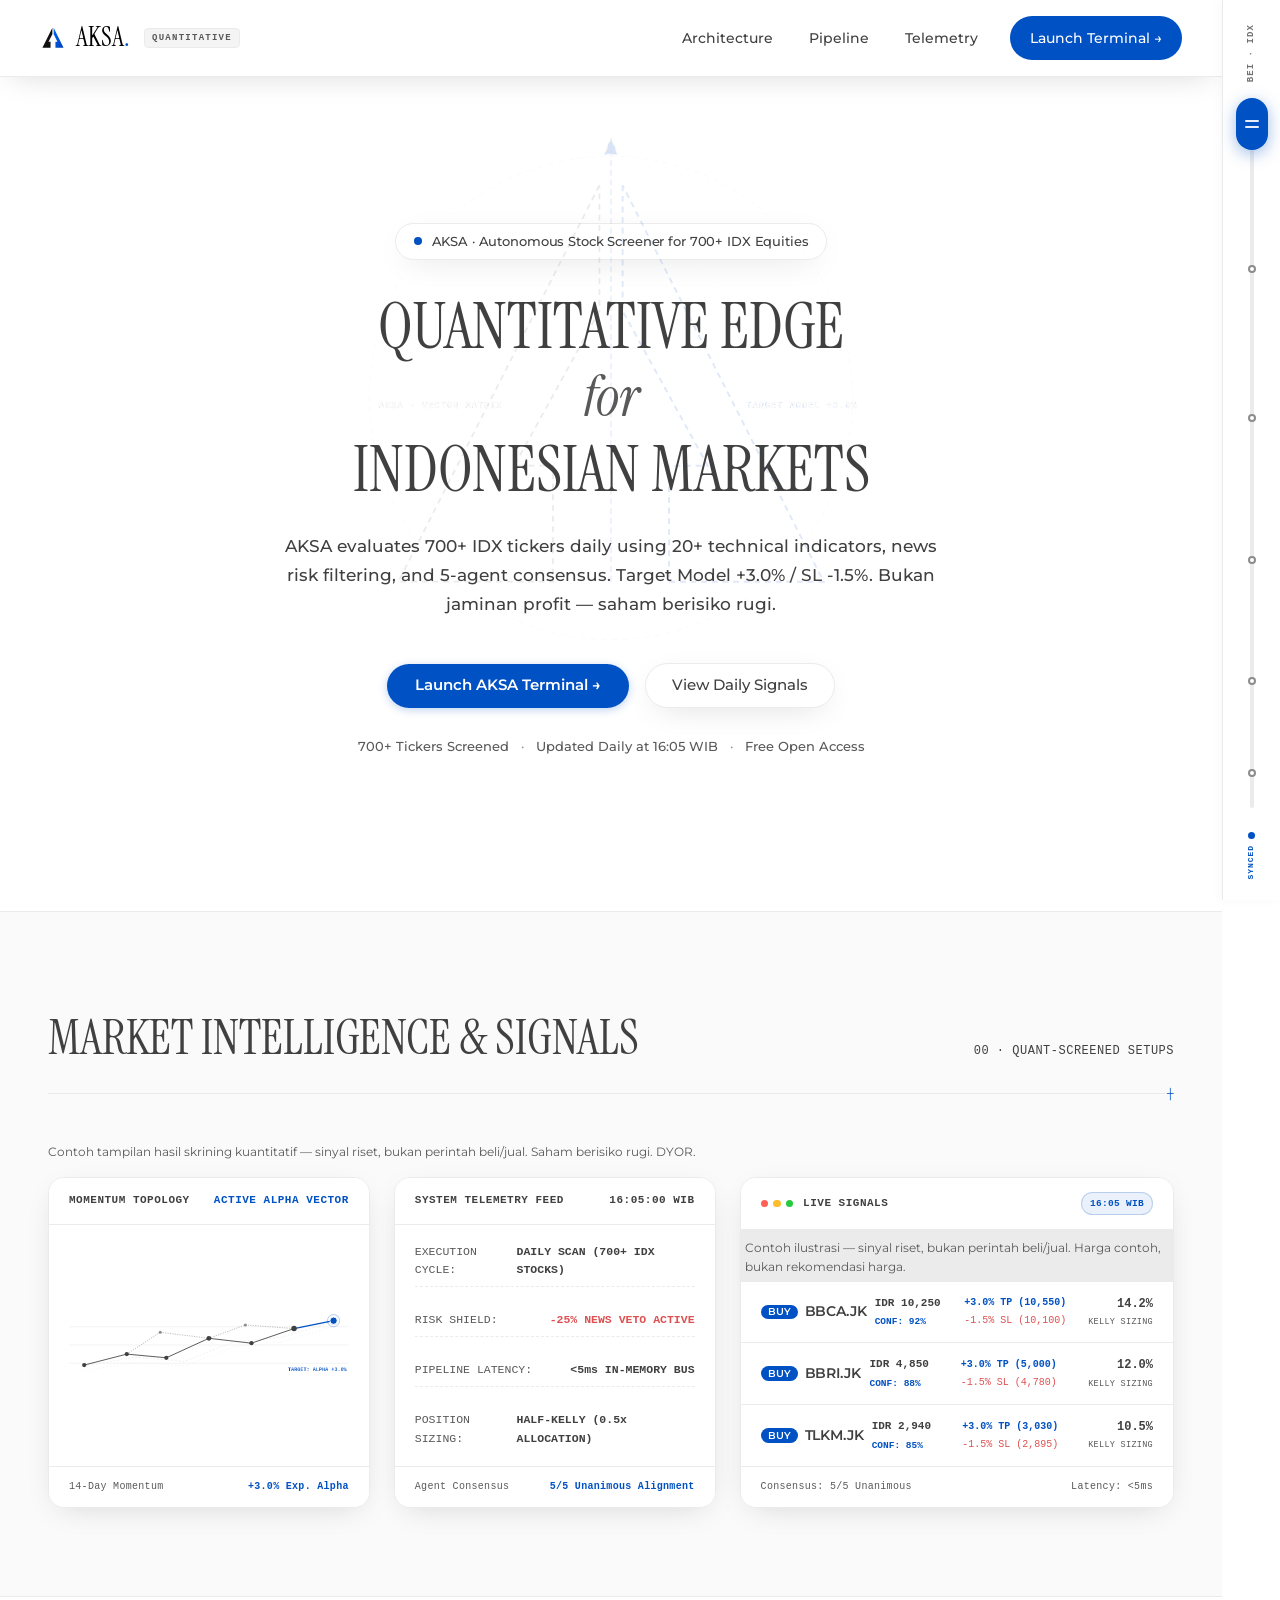
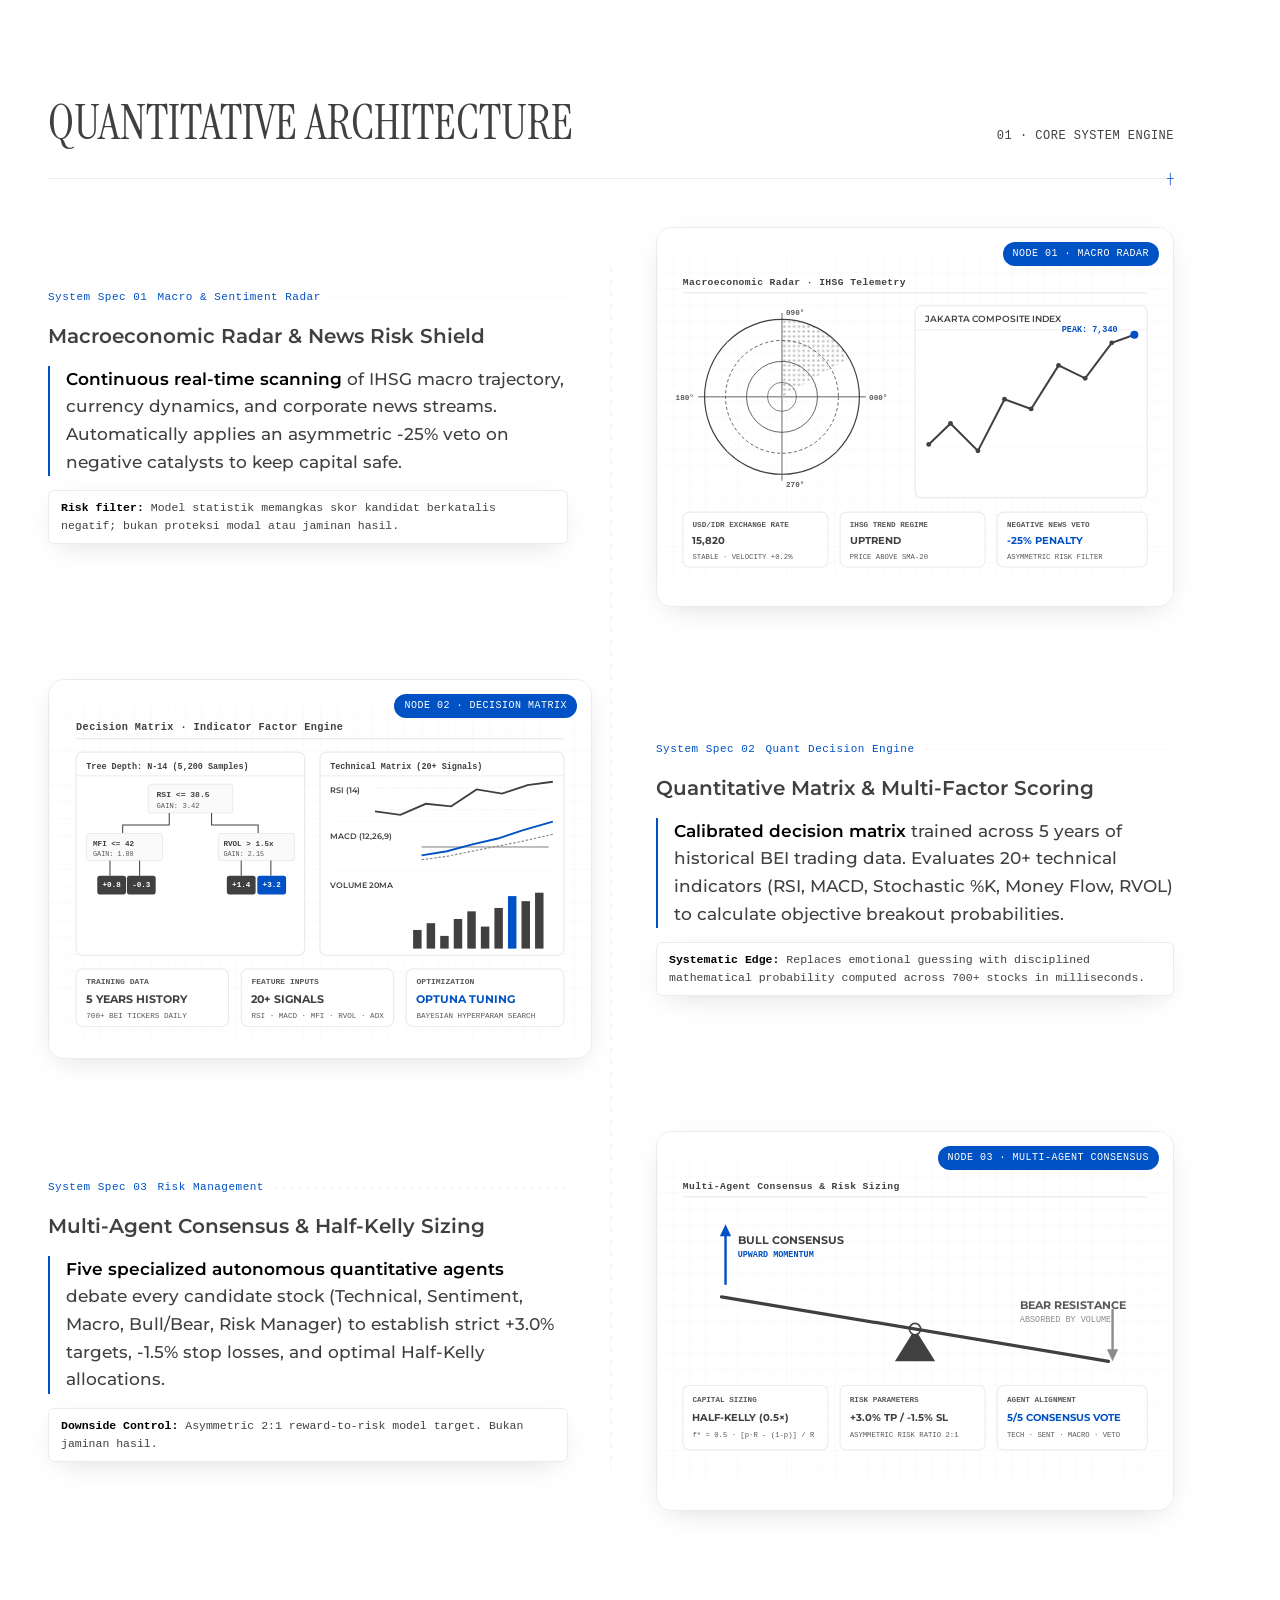
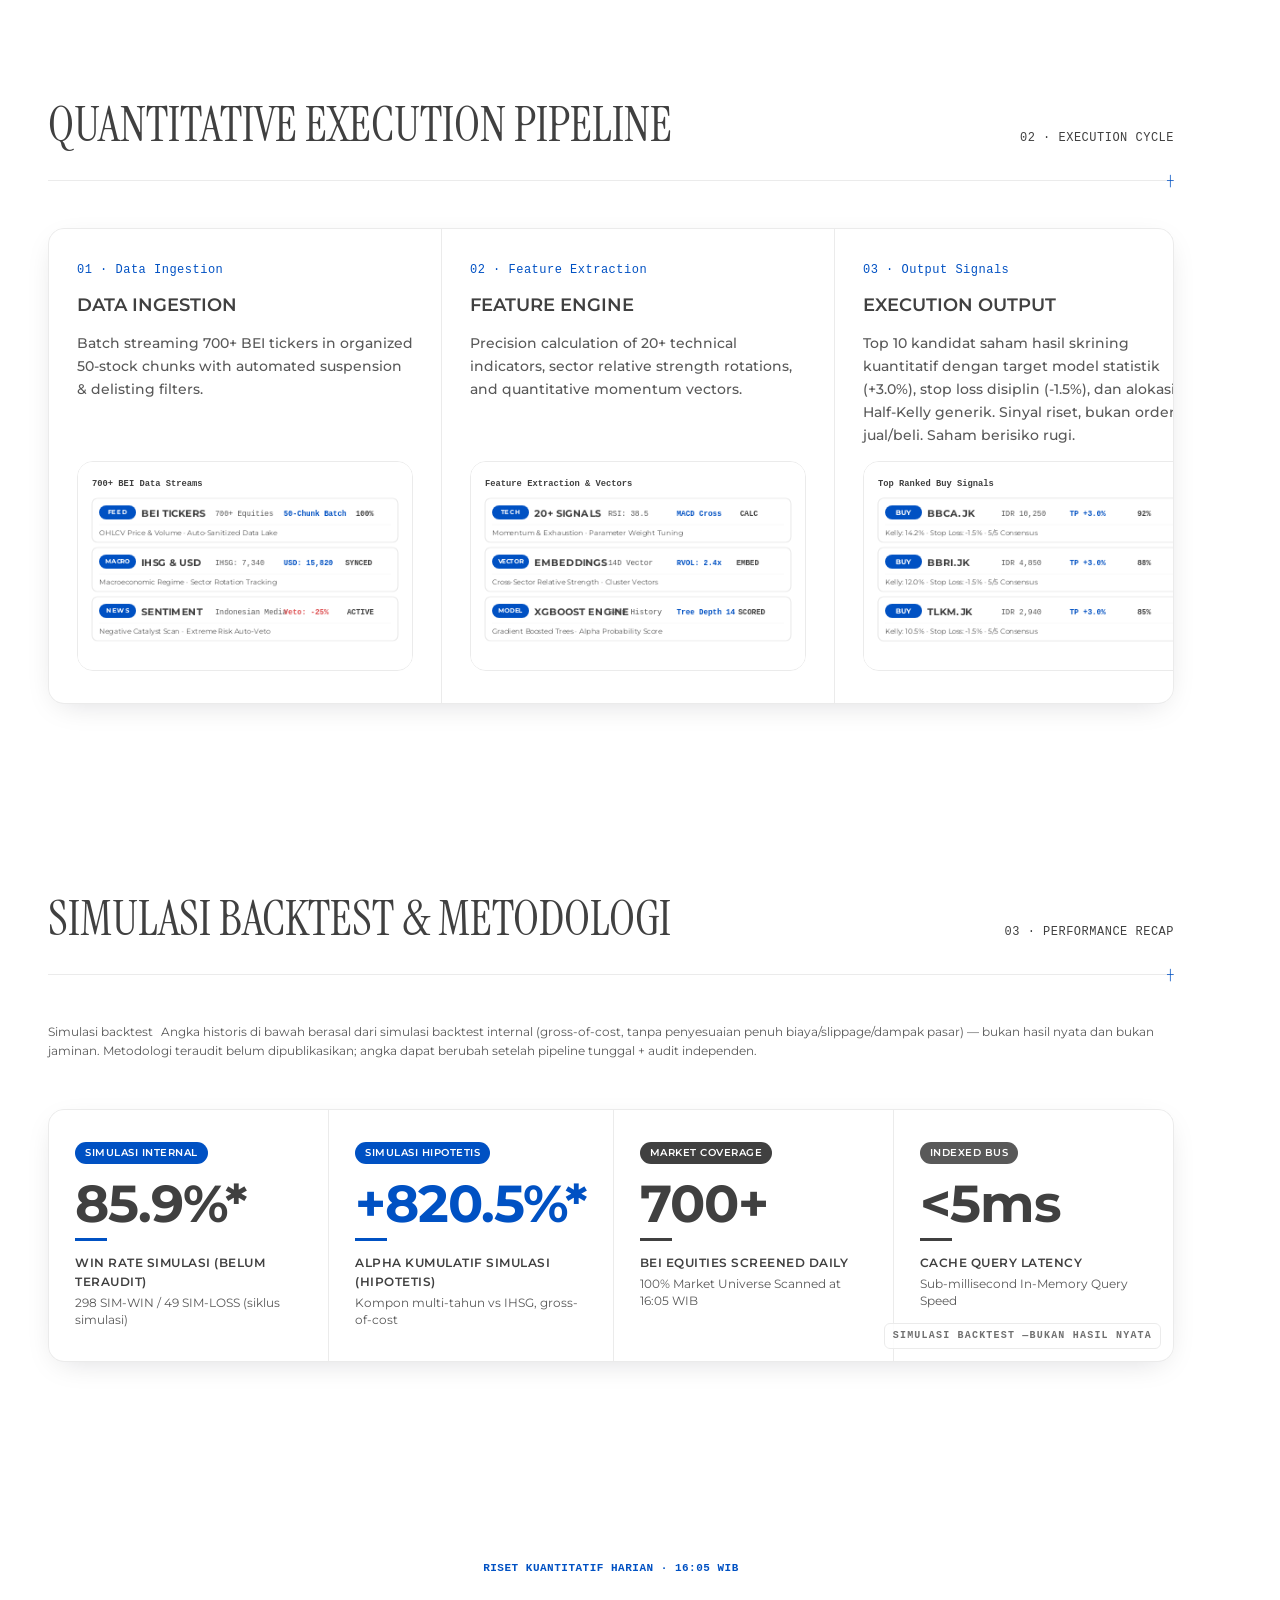
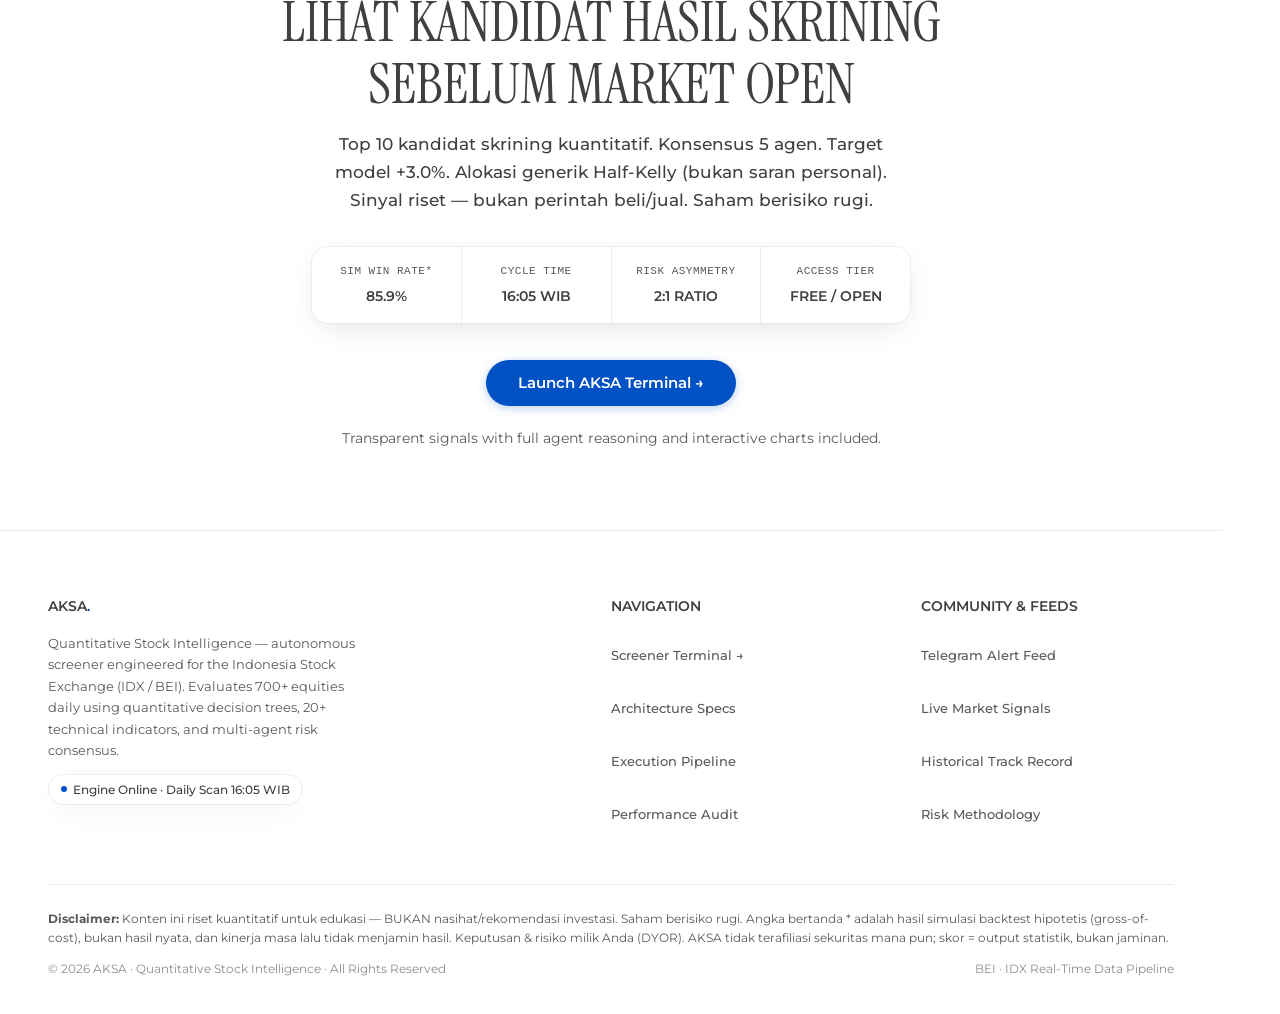
==== dashboard/frontend/index.html @ 50d10330 "fix(ui): center HP/tablet â€” hstat, tabs flex-start, footer wrap, sinyal 2x2 768px" ====
<!DOCTYPE html>
<html lang="en">

<head>
    <meta charset="UTF-8">
    <meta name="viewport" content="width=device-width, initial-scale=1.0">
    <title>AKSA | Quantitative Stock Intelligence — Autonomous IDX Screener</title>
    <meta name="description"
        content="AKSA (Quantitative Stock Intelligence) — Autonomous screener engineered for the Indonesia Stock Exchange (IDX / BEI). Evaluates 700+ equities daily using quantitative decision trees, 20+ technical indicators, and multi-agent risk consensus.">
    <link rel="icon" type="image/svg+xml"
        href="data:image/svg+xml,<svg xmlns='http://www.w3.org/2000/svg' viewBox='0 0 32 32'><path d='M15.2 3.5L3 28H13V20.5L10.5 20.5L15.2 11.5V3.5Z' fill='%23111111'/><path d='M16.8 3.5V11.5L21.5 20.5L19 20.5V28H29L16.8 3.5Z' fill='%230051C3'/></svg>">
    <link rel="preconnect" href="https://fonts.googleapis.com">
    <link rel="preconnect" href="https://fonts.gstatic.com" crossorigin>
    <link
        href="https://fonts.googleapis.com/css2?family=Instrument+Serif:ital@0;1&family=Montserrat:ital,wght@0,300;0,400;0,500;0,600;0,700;1,400;1,500&display=swap"
        rel="stylesheet">
    <style>
        /* ============================================================
           AKSA — Analisis Kuantitatif Saham · Autonomous Quantitative Screener Interface
           Design System: Inspired by Helin
           Palette: Neutral Gray #404040, Pure White #FFFFFF, Cobalt Blue #0051C3
           Typography: Instrument Serif (Display), Montserrat (Body & UI)
           ============================================================ */

        :root {
            /* KANONIK: --c-page #FFFFFF (page), --c-card #FFFFFF (kartu),
               --c-bg band inset #FAFAFA. Selaras dengan css/style.css
               (di sana band inset bernama --c-bg, kartu --c-surface). */
            --c-page: #FFFFFF;
            --c-bg: #FFFFFF;
            --c-surface: #FAFAFA;
            /* band inset (alias --c-bg di style.css) */
            --c-card: #FFFFFF;
            --c-terminal: #0A0A0A;
            --c-ink: #404040;
            --c-body: #404040;
            --c-muted: #595959;
            --c-light-muted: #8C8C8C;
            --c-border: #EBEBEB;
            --c-border-dark: #404040;
            --c-border-terminal: #2A2A2A;
            --c-line-connect: rgba(0, 81, 195, 0.15);

            /* Primary Accent (Cobalt Blue) & Status */
            --c-blue: #0051C3;
            --c-blue-hover: #004099;
            --c-blue-active: #003073;
            --c-accent: #0051C3;
            --c-red: #DE5052;
            --c-green: #1B8A5A;
            --c-sell: #DE5052;
            --c-live: #0051C3;

            /* Typography */
            --font-display: 'Instrument Serif', Georgia, serif;
            --font-sans: 'Montserrat', -apple-system, BlinkMacSystemFont, "Segoe UI", Roboto, sans-serif;
            --font-mono: ui-monospace, SFMono-Regular, "SF Mono", Menlo, Courier, monospace;

            /* Radius Tokens */
            --radius-sharp: 6px;
            --radius-default: 16px;
            --radius-card: 16px;
            --radius-pill: 3.36e+07px;

            /* Helin Elevation Shadows */
            --shadow-sm: rgba(0, 13, 30, 0.18) 0px 8px 32px -12px;
            --shadow-md: rgba(0, 13, 30, 0.22) 0px 12px 40px -16px;
            --shadow-lg: rgba(0, 13, 30, 0.35) 0px 20px 60px -40px;
            --shadow-xl: rgba(0, 13, 30, 0.45) 0px 20px 60px -30px;

            --ease-inout: cubic-bezier(0.16, 1, 0.3, 1);
        }

        *,
        *::before,
        *::after {
            margin: 0;
            padding: 0;
            box-sizing: border-box;
        }

        /* Scrollbar tetap visible (UX-01): indikator scroll jangan disembunyikan demi a11y. */
        html {
            scroll-padding-top: 80px;
            background: var(--c-bg);
            color: var(--c-ink);
            scrollbar-width: thin;
            scrollbar-color: #C9C9C9 transparent;
        }

        .section,
        .section-live-intel,
        .hero,
        .cta-wrap {
            scroll-margin-top: 80px;
        }

        /* Scrollbar WebKit: biarkan default terlihat (UX-01). Tanpa display:none. */

        body {
            font-family: var(--font-sans);
            background: var(--c-bg);
            color: var(--c-ink);
            font-size: 14px;
            line-height: 1.6;
            -webkit-font-smoothing: antialiased;
            overflow-x: hidden;
            display: flex;
            min-height: 100vh;
            opacity: 0;
            transform: translateY(4px);
            transition: opacity 0.4s ease, transform 0.4s ease;
        }

        body.page-loaded {
            opacity: 1;
            transform: translateY(0);
        }

        body.page-exiting {
            opacity: 0;
            transform: translateY(-4px);
            transition: opacity 0.3s ease, transform 0.3s ease;
        }

        /* Fallback no-JS: tanpa JS, class page-loaded tidak pernah ditambahkan
           sehingga body tetap opacity:0 (halaman blank permanen). Class no-js
           dihapus oleh inline script satu baris tepat setelah <body> saat JS aktif. */
        body.no-js {
            opacity: 1 !important;
            transform: none !important;
        }

        /* Elemen .reveal disembunyikan sampai IntersectionObserver (JS) menjalankannya.
           Tanpa JS, tampilkan langsung agar konten section tetap terbaca. */
        body.no-js .reveal {
            opacity: 1;
            transform: none;
        }

        a {
            color: inherit;
            text-decoration: none;
        }

        /* ── IN / OUT SCROLL ANIMATION SYSTEM ─────────────────── */
        .reveal {
            opacity: 0;
            transform: translateY(28px);
            transition: opacity 0.75s var(--ease-inout), transform 0.75s var(--ease-inout);
            will-change: opacity, transform;
        }

        .reveal.reveal-left {
            transform: translateX(-36px);
        }

        .reveal.reveal-right {
            transform: translateX(36px);
        }

        .reveal.is-visible {
            opacity: 1;
            transform: translate(0, 0);
        }

        /* Stagger delays */
        .delay-1 {
            transition-delay: 0.1s;
        }

        .delay-2 {
            transition-delay: 0.2s;
        }

        .delay-3 {
            transition-delay: 0.3s;
        }

        /* ── RIGHT INTERACTIVE PAGE RAIL / SCROLL SLIDER ──────── */
        .page-spine {
            width: 58px;
            background: #FFFFFF;
            border-left: 1px solid var(--c-border);
            flex-shrink: 0;
            position: sticky;
            top: 0;
            height: 100vh;
            display: flex;
            flex-direction: column;
            justify-content: space-between;
            align-items: center;
            padding: 24px 0 20px;
            color: var(--c-ink);
            z-index: 70;
            user-select: none;
            box-shadow: -2px 0 12px rgba(0, 13, 30, 0.03);
        }

        .spine-label {
            writing-mode: vertical-rl;
            transform: rotate(180deg);
            font-family: var(--font-mono);
            font-size: 9px;
            font-weight: 600;
            letter-spacing: 0.12em;
            text-transform: uppercase;
            color: var(--c-muted);
            opacity: 0.85;
            cursor: pointer;
            transition: color 0.2s ease, opacity 0.2s ease;
            margin: 0 auto;
        }

        .spine-label:hover {
            color: var(--c-blue);
            opacity: 1;
        }

        /* Interactive Track & Slider Zone */
        .spine-track-container {
            flex: 1;
            width: 100%;
            display: flex;
            justify-content: center;
            align-items: center;
            position: relative;
            margin: 16px 0;
            cursor: pointer;
            touch-action: none;
        }

        .spine-track-line {
            width: 4px;
            height: 100%;
            background: #EBEBEB;
            border-radius: 4px;
            position: relative;
            transition: background-color 0.2s ease;
        }

        .spine-track-container:hover .spine-track-line {
            background: #E0E0E0;
        }

        /* Waypoint Pips — tombol 44px (area sentuh), titik visual via ::before */
        .spine-pip {
            position: absolute;
            left: 50%;
            transform: translate(-50%, -50%);
            width: 44px;
            height: 44px;
            background: transparent;
            border: none;
            cursor: pointer;
            z-index: 2;
        }

        .spine-pip[data-target="hero"] {
            top: 5%;
        }

        .spine-pip[data-target="live-intelligence"] {
            top: 24%;
        }

        .spine-pip[data-target="features"] {
            top: 45%;
        }

        .spine-pip[data-target="pipeline"] {
            top: 65%;
        }

        .spine-pip[data-target="performance"] {
            top: 82%;
        }

        .spine-pip[data-target="cta-section"] {
            top: 95%;
        }

        .spine-pip::before {
            content: '';
            position: absolute;
            left: 50%;
            top: 50%;
            transform: translate(-50%, -50%);
            width: 8px;
            height: 8px;
            border-radius: 50%;
            background: #FFFFFF;
            border: 2px solid #8C8C8C;
            transition: all 0.25s ease;
        }

        .spine-pip:hover::before,
        .spine-pip.active::before {
            width: 12px;
            height: 12px;
            border-color: var(--c-blue);
            background: var(--c-blue);
            box-shadow: 0 0 0 3px rgba(0, 81, 195, 0.2);
        }

        /* Tooltip for Section Pip */
        .spine-pip .pip-tooltip {
            position: absolute;
            right: 22px;
            top: 50%;
            transform: translateY(-50%) translateX(6px);
            background: #1C1C1C;
            color: #FFFFFF;
            font-family: var(--font-sans);
            font-size: 11px;
            font-weight: 500;
            white-space: nowrap;
            padding: 4px 10px;
            border-radius: 6px;
            pointer-events: none;
            opacity: 0;
            visibility: hidden;
            transition: opacity 0.2s ease, transform 0.2s ease, visibility 0.2s;
            box-shadow: var(--shadow-md);
            z-index: 100;
        }

        .spine-pip .pip-tooltip::after {
            content: '';
            position: absolute;
            left: 100%;
            top: 50%;
            transform: translateY(-50%);
            border: 4px solid transparent;
            border-left-color: #1C1C1C;
        }

        .spine-pip:hover .pip-tooltip {
            opacity: 1;
            visibility: visible;
            transform: translateY(-50%) translateX(0);
        }

        /* Tactile Draggable Slider Thumb */
        .spine-thumb {
            width: 32px;
            height: 52px;
            background: var(--c-blue);
            border-radius: 16px;
            position: absolute;
            left: 50%;
            top: 0%;
            transform: translate(-50%, -50%);
            display: flex;
            flex-direction: column;
            justify-content: center;
            align-items: center;
            gap: 4px;
            cursor: grab;
            box-shadow: 0 4px 16px rgba(0, 81, 195, 0.38);
            transition: transform 0.15s ease, background-color 0.2s ease, box-shadow 0.2s ease;
            z-index: 5;
            touch-action: none;
        }

        .spine-thumb:hover {
            background: var(--c-blue-hover);
            transform: translate(-50%, -50%) scale(1.08);
            box-shadow: 0 6px 20px rgba(0, 81, 195, 0.48);
        }

        .spine-thumb.is-dragging {
            cursor: grabbing;
            background: var(--c-blue-active);
            transform: translate(-50%, -50%) scale(1.12);
            box-shadow: 0 8px 24px rgba(0, 81, 195, 0.6);
        }

        .spine-thumb .thumb-grip {
            width: 14px;
            height: 2px;
            background: rgba(255, 255, 255, 0.9);
            border-radius: 2px;
        }

        .spine-status-bottom {
            display: flex;
            flex-direction: column;
            align-items: center;
            gap: 6px;
            margin-top: 8px;
        }

        .spine-dot {
            width: 7px;
            height: 7px;
            background: var(--c-blue);
            border-radius: 50%;
            box-shadow: 0 0 0 0 rgba(0, 81, 195, 0.7);
            animation: live-pulse-anim 1.8s infinite;
        }

        .spine-status-text {
            writing-mode: vertical-rl;
            transform: rotate(180deg);
            font-family: var(--font-mono);
            font-size: 8px;
            font-weight: 600;
            letter-spacing: 0.12em;
            color: var(--c-blue);
            margin: 0 auto;
        }

        @media (max-width: 900px) {
            .page-spine {
                display: none;
            }
        }

        /* ── CTA SECTION & THE LAST PUSH ──────────────────────── */
        .cta-wrap {
            text-align: center;
            padding: 88px 24px 80px;
            max-width: 860px;
            margin: 0 auto;
            position: relative;
            display: flex;
            flex-direction: column;
            align-items: center;
            overflow: hidden;
        }

        /* Ambient Vector Background for CTA */
        .cta-ambient-bg {
            position: absolute;
            top: 0;
            left: 50%;
            transform: translateX(-50%);
            width: 100%;
            max-width: 1100px;
            height: 100%;
            pointer-events: none;
            z-index: 1;
            opacity: 0.15;
        }

        .cta-bracket-top {
            position: relative;
            z-index: 2;
            font-family: var(--font-mono);
            font-size: 11px;
            font-weight: 600;
            color: var(--c-blue);
            letter-spacing: 0.5px;
            text-transform: uppercase;
            margin-bottom: 14px;
        }

        .cta-wrap h2 {
            position: relative;
            z-index: 2;
            font-family: var(--font-display);
            font-size: clamp(36px, 4.8vw, 56px);
            font-weight: 400;
            text-transform: uppercase;
            letter-spacing: 0px;
            line-height: 1.1;
            margin-bottom: 16px;
            color: var(--c-ink);
        }

        .cta-wrap p {
            position: relative;
            z-index: 2;
            font-family: var(--font-sans);
            font-size: 16.8px;
            font-weight: 500;
            color: var(--c-body);
            margin-bottom: 32px;
            line-height: 1.65;
            max-width: 580px;
        }

        /* Closing CTA Proof Strip */
        .cta-proof-strip {
            position: relative;
            z-index: 2;
            display: grid;
            grid-template-columns: repeat(4, 1fr);
            gap: 1px;
            background: var(--c-border);
            border: 1px solid var(--c-border);
            border-radius: var(--radius-default);
            overflow: hidden;
            margin-bottom: 36px;
            width: 100%;
            max-width: 600px;
            box-shadow: var(--shadow-sm);
        }

        .cta-proof-item {
            background: var(--c-card);
            padding: 16px 18px;
            display: flex;
            flex-direction: column;
            align-items: center;
            gap: 4px;
        }

        .cta-proof-k {
            font-family: var(--font-mono);
            font-size: 11px;
            font-weight: 500;
            color: var(--c-muted);
            letter-spacing: 0.5px;
            text-transform: uppercase;
        }

        .cta-proof-v {
            font-family: var(--font-sans);
            font-size: 14px;
            font-weight: 600;
            color: var(--c-ink);
        }

        /* Helin Cobalt Blue Launch Button (Pill Radius) */
        .btn-launch-primary {
            position: relative;
            z-index: 2;
            display: inline-flex;
            align-items: center;
            justify-content: center;
            gap: 10px;
            background: var(--c-blue);
            color: #FFFFFF;
            font-family: var(--font-sans);
            font-size: 15px;
            font-weight: 600;
            letter-spacing: 0px;
            padding: 14px 32px;
            border-radius: var(--radius-pill);
            border: none;
            box-shadow: 0 2px 10px rgba(0, 81, 195, 0.28);
            transition: background-color 0.2s var(--ease-inout), transform 0.2s var(--ease-inout), box-shadow 0.2s var(--ease-inout);
            cursor: pointer;
            text-decoration: none;
            line-height: 1.2;
        }

        .btn-launch-primary:hover {
            background: var(--c-blue-hover);
            transform: translateY(-1px);
            box-shadow: 0 4px 16px rgba(0, 81, 195, 0.38);
            color: #FFFFFF;
            text-decoration: none;
        }

        .btn-launch-primary:active {
            background: var(--c-blue-active);
            transform: translateY(0);
        }

        .cta-subnote {
            position: relative;
            z-index: 2;
            font-family: var(--font-sans);
            font-size: 13.5px;
            color: var(--c-muted);
            margin-top: 22px;
            letter-spacing: 0px;
        }

        /* ── RICH 4-COLUMN FOOTER ─────────────────────────────── */
        .footer {
            border-top: 1px solid var(--c-border);
            background: #FFFFFF;
            padding: 64px 48px 36px;
            width: 100%;
        }

        .footer-grid {
            display: grid;
            grid-template-columns: 2fr 1fr 1fr;
            gap: 56px;
            max-width: 1300px;
            margin: 0 auto 48px;
        }

        .footer-col {
            display: flex;
            flex-direction: column;
            gap: 12px;
        }

        .footer-title {
            font-family: var(--font-sans);
            font-size: 14px;
            font-weight: 600;
            color: var(--c-ink);
            text-transform: uppercase;
            letter-spacing: 0px;
            margin-bottom: 4px;
        }

        .footer-title span.accent {
            color: var(--c-blue);
        }

        .footer-desc {
            font-family: var(--font-sans);
            font-size: 13px;
            line-height: 1.65;
            color: var(--c-muted);
            max-width: 320px;
        }

        .footer-links {
            display: flex;
            flex-direction: column;
            gap: 9px;
            font-family: var(--font-sans);
            font-size: 13px;
            font-weight: 500;
        }

        .footer-links a {
            color: var(--c-muted);
            transition: color 0.2s ease;
            width: fit-content;
        }

        .footer-links a:hover {
            color: var(--c-blue);
            text-decoration: underline;
        }

        .footer-status-pill {
            display: inline-flex;
            align-items: center;
            gap: 6px;
            font-family: var(--font-sans);
            font-size: 12px;
            font-weight: 500;
            color: var(--c-ink);
            background: #FFFFFF;
            border: 1px solid var(--c-border);
            border-radius: var(--radius-pill);
            padding: 5px 12px;
            width: fit-content;
            box-shadow: var(--shadow-sm);
        }

        .footer-status-dot {
            width: 6px;
            height: 6px;
            background: var(--c-blue);
            border-radius: 50%;
        }

        .footer-bottom {
            border-top: 1px solid var(--c-border);
            padding-top: 24px;
            max-width: 1300px;
            margin: 0 auto;
            display: flex;
            flex-direction: column;
            gap: 12px;
        }

        .footer-disclaimer {
            font-family: var(--font-sans);
            font-size: 12px;
            line-height: 1.6;
            color: var(--c-muted);
            letter-spacing: 0px;
        }

        .footer-copyright {
            display: flex;
            justify-content: space-between;
            font-family: var(--font-sans);
            font-size: 12px;
            color: var(--c-light-muted);
            letter-spacing: 0px;
        }

        /* ── MAIN CONTENT WRAPPER ─────────────────────────────── */
        .page-content {
            flex: 1;
            min-width: 0;
            display: flex;
            flex-direction: column;
            background: var(--c-bg);
        }

        /* ── TOP BROWSER & NAVIGATION BAR ─────────────────────── */
        .top-nav {
            padding: 16px 40px;
            display: flex;
            justify-content: space-between;
            align-items: center;
            border-bottom: 1px solid var(--c-border);
            font-family: var(--font-sans);
            font-size: 14px;
            font-weight: 500;
            position: sticky;
            top: 0;
            background: rgba(255, 255, 255, 0.94);
            backdrop-filter: blur(8px);
            box-shadow: var(--shadow-sm);
            z-index: 50;
        }

        .nav-brand {
            display: flex;
            align-items: center;
            gap: 10px;
            color: #000000;
            text-decoration: none;
            cursor: pointer;
        }

        .aksa-logo-mark {
            flex-shrink: 0;
            transition: transform 0.25s ease;
        }

        .nav-brand:hover .aksa-logo-mark {
            transform: scale(1.08);
        }

        .nav-brand-text {
            font-family: var(--font-display);
            font-weight: 400;
            font-size: 26px;
            letter-spacing: 0px;
            color: #000000;
            display: flex;
            align-items: center;
        }

        .nav-brand-text span.accent {
            color: var(--c-blue);
        }

        .nav-brand-tag {
            font-family: var(--font-mono);
            font-size: 9px;
            font-weight: 600;
            letter-spacing: 0.14em;
            color: var(--c-muted);
            background: #F4F4F4;
            border: 1px solid var(--c-border);
            border-radius: 4px;
            padding: 2px 7px;
            margin-left: 4px;
            text-transform: uppercase;
        }

        .nav-links {
            display: flex;
            align-items: center;
            gap: 28px;
            font-weight: 500;
        }

        .nav-link {
            color: var(--c-ink);
            transition: color 0.2s ease;
            padding: 0 4px;
        }

        .nav-link:hover {
            color: var(--c-blue);
            text-decoration: none;
        }

        .nav-cta {
            background: var(--c-blue);
            color: #FFFFFF;
            font-family: var(--font-sans);
            font-size: 13.5px;
            font-weight: 500;
            letter-spacing: 0px;
            padding: 9px 20px;
            border-radius: var(--radius-pill);
            border: none;
            transition: background-color 0.2s ease, transform 0.2s ease;
            text-decoration: none;
            line-height: 1.2;
            display: inline-flex;
            align-items: center;
        }

        .nav-cta:hover {
            background: var(--c-blue-hover);
            transform: translateY(-1px);
            color: #FFFFFF;
            text-decoration: none;
        }

        /* ── HERO SECTION (MINIMAL SINGLE-COLUMN CENTERED EDITORIAL) ───── */
        .hero {
            position: relative;
            padding: 64px 24px 72px;
            min-height: calc(100vh - 65px);
            display: flex;
            align-items: center;
            justify-content: center;
            overflow: hidden;
            border-bottom: 1px solid var(--c-border);
            text-align: center;
            background: #FFFFFF;
            scroll-margin-top: 65px;
        }

        .hero-layout {
            position: relative;
            z-index: 2;
            width: 100%;
            max-width: 880px;
            margin: 0 auto;
            display: flex;
            flex-direction: column;
            align-items: center;
            text-align: center;
        }

        /* 🟢 Modern Helin Pill Badge (Centered) */
        .hero-live-badge {
            display: inline-flex;
            align-items: center;
            gap: 10px;
            background: #FFFFFF;
            border: 1px solid var(--c-border);
            padding: 7px 18px;
            border-radius: var(--radius-pill);
            font-family: var(--font-sans);
            font-size: 13px;
            font-weight: 500;
            letter-spacing: -0.01em;
            color: var(--c-ink);
            margin-bottom: 34px;
            box-shadow: var(--shadow-sm);
        }

        .live-pulse-dot {
            width: 8px;
            height: 8px;
            border-radius: 50%;
            background: var(--c-blue);
            box-shadow: 0 0 0 0 rgba(0, 81, 195, 0.7);
            animation: live-pulse-anim 1.8s infinite;
        }

        @keyframes live-pulse-anim {
            0% {
                transform: scale(0.95);
                box-shadow: 0 0 0 0 rgba(0, 81, 195, 0.7);
            }

            70% {
                transform: scale(1);
                box-shadow: 0 0 0 7px rgba(0, 81, 195, 0);
            }

            100% {
                transform: scale(0.95);
                box-shadow: 0 0 0 0 rgba(0, 81, 195, 0);
            }
        }

        /* Centered Monolithic Title Stack with Dashed Background Graphic */
        .hero-title-wrap {
            position: relative;
            display: flex;
            flex-direction: column;
            align-items: center;
            width: 100%;
            margin-bottom: 30px;
        }

        /* Giant Dashed Interlocking Monogram Overlay (40-50% Opacity) */
        .hero-title-monogram {
            position: absolute;
            top: 50%;
            left: 50%;
            transform: translate(-50%, -50%);
            width: 100%;
            max-width: 580px;
            height: 580px;
            max-width: 92vw;
            max-height: 92vw;
            pointer-events: none;
            z-index: 1;
            opacity: 0.25;
        }

        .hero-title-monogram svg {
            width: 100%;
            height: 100%;
            stroke: var(--c-border);
            stroke-width: 1.5;
            stroke-dasharray: 6 5;
            fill: none;
        }

        .hero-title {
            display: flex;
            flex-direction: column;
            align-items: center;
            text-align: center;
            line-height: 1.05;
            letter-spacing: 0px;
            color: var(--c-ink);
            position: relative;
            z-index: 2;
        }

        .hero-title-primary {
            font-family: var(--font-display);
            font-size: clamp(52px, 7.5vw, 84px);
            font-weight: 400;
            text-transform: uppercase;
            letter-spacing: 0px;
            line-height: 1.02;
            color: var(--c-ink);
            display: block;
        }

        .hero-title-connector {
            font-family: var(--font-display);
            font-style: italic;
            font-weight: 400;
            font-size: clamp(34px, 4.8vw, 56px);
            text-transform: lowercase;
            letter-spacing: 0px;
            color: var(--c-muted);
            margin: 6px 0 8px;
            display: block;
            line-height: 1.15;
        }

        /* Editorial Paragraph directly under the mixed title */
        .hero-desc,
        .hero-editorial-body {
            font-family: var(--font-sans);
            font-size: 17px;
            line-height: 1.7;
            color: var(--c-body);
            max-width: 660px;
            margin: 0 auto 44px;
            font-weight: 500;
            position: relative;
            z-index: 2;
            text-align: center;
        }

        .hero-desc strong,
        .hero-editorial-body strong {
            font-weight: 600;
            color: #000000;
        }

        /* Fully Rounded Pill CTA Buttons (Centered with Generous Breathing Room) */
        .hero-cta-actions {
            display: inline-flex;
            align-items: center;
            justify-content: center;
            gap: 16px;
            flex-wrap: wrap;
            position: relative;
            z-index: 2;
        }

        .hero-btn-pill-primary {
            display: inline-flex;
            align-items: center;
            justify-content: center;
            gap: 10px;
            background: var(--c-blue);
            color: #FFFFFF;
            font-family: var(--font-sans);
            font-size: 14.5px;
            font-weight: 600;
            letter-spacing: 0px;
            padding: 13px 28px;
            border-radius: var(--radius-pill);
            border: none;
            box-shadow: 0 2px 8px rgba(0, 81, 195, 0.25);
            transition: background-color 0.2s var(--ease-inout), transform 0.2s var(--ease-inout), box-shadow 0.2s var(--ease-inout);
            cursor: pointer;
            text-decoration: none;
            line-height: 1.2;
        }

        .hero-btn-pill-primary:hover {
            background: var(--c-blue-hover);
            transform: translateY(-1px);
            box-shadow: 0 4px 14px rgba(0, 81, 195, 0.35);
            color: #FFFFFF;
            text-decoration: none;
        }

        .hero-btn-pill-primary:active {
            background: var(--c-blue-active);
            transform: translateY(0);
        }

        .hero-btn-pill-secondary {
            display: inline-flex;
            align-items: center;
            justify-content: center;
            gap: 8px;
            background: #FFFFFF;
            color: var(--c-body);
            font-family: var(--font-sans);
            font-size: 14.5px;
            font-weight: 500;
            letter-spacing: 0px;
            padding: 13px 26px;
            border-radius: var(--radius-pill);
            border: 1px solid var(--c-border);
            box-shadow: var(--shadow-sm);
            transition: background-color 0.2s var(--ease-inout), color 0.2s var(--ease-inout), border-color 0.2s, transform 0.2s var(--ease-inout);
            cursor: pointer;
            text-decoration: none;
            line-height: 1.2;
        }

        .hero-btn-pill-secondary:hover {
            background: #F8F9FA;
            border-color: #C5D0DE;
            color: var(--c-ink);
            transform: translateY(-1px);
            text-decoration: none;
        }

        /* Trust Indicators Row with generous ~28px spacing below CTAs */
        .hero-trust-row {
            display: flex;
            align-items: center;
            justify-content: center;
            gap: 12px;
            margin-top: 28px;
            font-family: var(--font-sans);
            font-size: 13px;
            font-weight: 500;
            color: var(--c-muted);
            letter-spacing: 0px;
            position: relative;
            z-index: 2;
            text-align: center;
        }

        .hero-trust-row .trust-sep {
            color: var(--c-light-muted);
            font-weight: 500;
        }

        /* ── SECTION 00: LIVE MARKET INTELLIGENCE GRID ── */
        .section-live-intel {
            padding: 80px 48px 96px;
            background: var(--c-surface);
            border-bottom: 1px solid var(--c-border);
        }

        .intel-grid {
            display: grid;
            grid-template-columns: 1fr 1fr 1.35fr;
            gap: 24px;
            max-width: 1320px;
            margin: 0 auto;
            align-items: stretch;
        }

        @media (max-width: 1100px) {
            .intel-grid {
                grid-template-columns: 1fr;
            }
        }

        .intel-card {
            background: #FFFFFF;
            border: 1px solid var(--c-border);
            border-radius: var(--radius-card);
            box-shadow: var(--shadow-sm);
            display: flex;
            flex-direction: column;
            overflow: hidden;
        }

        .intel-card-hdr {
            display: flex;
            justify-content: space-between;
            align-items: center;
            padding: 14px 20px;
            font-family: var(--font-mono);
            font-size: 11px;
            font-weight: 600;
            letter-spacing: 0.5px;
            text-transform: uppercase;
            border-bottom: 1px solid var(--c-border);
            background: #FFFFFF;
            color: var(--c-ink);
        }

        .intel-card-body {
            padding: 20px;
            display: flex;
            flex-direction: column;
            justify-content: center;
            align-items: center;
            flex: 1;
        }

        .intel-card-footer {
            background: #FFFFFF;
            border-top: 1px solid var(--c-border);
            padding: 12px 20px;
            display: flex;
            justify-content: space-between;
            align-items: center;
            flex-wrap: wrap;
            gap: 4px 12px;
            font-family: var(--font-mono);
            font-size: 10px;
            font-weight: 500;
            color: var(--c-muted);
            letter-spacing: 0.3px;
            white-space: normal;
            margin-top: auto;
        }

        .intel-telemetry-body {
            padding: 18px 20px;
            display: flex;
            flex-direction: column;
            justify-content: space-between;
            gap: 10px;
            flex: 1;
        }

        .intel-tele-row {
            display: flex;
            justify-content: space-between;
            align-items: center;
            font-family: var(--font-mono);
            font-size: 11.5px;
            border-bottom: 1px dashed var(--c-border);
            padding-bottom: 7px;
        }

        .intel-tele-row:last-child {
            border-bottom: none;
            padding-bottom: 0;
        }

        .intel-tele-row .t-k {
            color: var(--c-muted);
            font-weight: 500;
        }

        .intel-tele-row .t-v {
            font-weight: 600;
            color: var(--c-ink);
        }

        .telemetry-row .t-k {
            color: var(--c-muted);
            font-weight: 500;
        }

        .telemetry-row .t-v {
            color: var(--c-ink);
            font-weight: 600;
        }

        .telemetry-row .t-v.highlight-red {
            color: var(--c-blue);
        }

        /* Authentic AKSA Live Terminal UI Mockup Card (Helin Featured Card Style) */
        .hero-terminal-mockup {
            background: #FFFFFF;
            border: 2px solid var(--c-blue);
            border-radius: var(--radius-card);
            box-shadow: var(--shadow-lg);
            display: flex;
            flex-direction: column;
            overflow: hidden;
            transition: transform 0.3s var(--ease-inout), box-shadow 0.3s var(--ease-inout);
        }

        .hero-terminal-mockup:hover {
            transform: translateY(-2px);
            box-shadow: var(--shadow-xl);
        }

        .terminal-mockup-header {
            background: #FFFFFF;
            color: var(--c-ink);
            padding: 14px 20px;
            display: flex;
            align-items: center;
            justify-content: space-between;
            font-family: var(--font-mono);
            border-bottom: 1px solid var(--c-border);
        }

        .terminal-mockup-left {
            display: flex;
            align-items: center;
            gap: 10px;
        }

        .terminal-dots {
            display: flex;
            gap: 5px;
            align-items: center;
        }

        .terminal-dots span {
            width: 7.5px;
            height: 7.5px;
            border-radius: 50%;
            display: inline-block;
        }

        .terminal-dots span:first-child {
            background: #FF5F56;
        }

        .terminal-dots span:nth-child(2) {
            background: #FFBD2E;
        }

        .terminal-dots span:last-child {
            background: #27C93F;
        }

        .terminal-title {
            color: var(--c-ink);
            font-family: var(--font-mono);
            font-size: 11px;
            font-weight: 600;
            text-transform: uppercase;
            letter-spacing: 0.5px;
            white-space: nowrap;
        }

        .terminal-badge {
            background: rgba(0, 81, 195, 0.08);
            color: var(--c-blue);
            border: 1px solid rgba(0, 81, 195, 0.22);
            font-size: 9.5px;
            font-family: var(--font-mono);
            font-weight: 600;
            padding: 3px 8px;
            border-radius: var(--radius-pill);
            white-space: nowrap;
            letter-spacing: 0.3px;
        }

        .terminal-signal-list {
            display: flex;
            flex-direction: column;
            gap: 1px;
            background: var(--c-border);
        }

        .terminal-signal-row {
            background: #FFFFFF;
            padding: 13px 20px;
            display: grid;
            grid-template-columns: 1.15fr 0.95fr 1.25fr 0.85fr;
            gap: 8px;
            align-items: center;
            transition: background-color 0.2s ease;
        }

        .terminal-signal-row:hover {
            background: #F9FBFD;
        }

        .sig-col-ticker {
            display: flex;
            align-items: center;
            gap: 7px;
            white-space: nowrap;
        }

        .sig-badge.buy {
            background: var(--c-blue);
            color: #FFFFFF;
            font-family: var(--font-sans);
            font-size: 9.5px;
            font-weight: 600;
            padding: 2.5px 7px;
            border-radius: var(--radius-pill);
            line-height: 1;
        }

        .sig-ticker {
            font-family: var(--font-sans);
            font-size: 13.5px;
            font-weight: 600;
            color: var(--c-ink);
            letter-spacing: -0.01em;
        }

        .sig-col-price {
            display: flex;
            flex-direction: column;
            gap: 2px;
            white-space: nowrap;
        }

        .sig-val {
            font-family: var(--font-mono);
            font-size: 11px;
            font-weight: 600;
            color: var(--c-ink);
        }

        .sig-score {
            font-family: var(--font-mono);
            font-size: 9.5px;
            color: var(--c-blue);
            font-weight: 600;
        }

        .sig-col-target {
            display: flex;
            flex-direction: column;
            gap: 2px;
            white-space: nowrap;
        }

        .sig-tp {
            font-family: var(--font-mono);
            font-size: 10px;
            font-weight: 600;
            color: var(--c-blue);
        }

        .sig-sl {
            font-family: var(--font-mono);
            font-size: 10px;
            font-weight: 500;
            color: var(--c-sell);
        }

        .sig-col-sizing {
            display: flex;
            flex-direction: column;
            align-items: flex-end;
            gap: 2px;
            white-space: nowrap;
        }

        .sig-sizing-val {
            font-family: var(--font-mono);
            font-size: 12px;
            font-weight: 700;
            color: var(--c-ink);
        }

        .sig-sizing-lbl {
            font-family: var(--font-mono);
            font-size: 8.5px;
            color: var(--c-muted);
            letter-spacing: 0.3px;
        }

        .terminal-footer {
            background: #FFFFFF;
            border-top: 1px solid var(--c-border);
            padding: 12px 20px;
            display: flex;
            justify-content: space-between;
            align-items: center;
            flex-wrap: wrap;
            gap: 4px 12px;
            font-family: var(--font-mono);
            font-size: 10px;
            font-weight: 500;
            color: var(--c-muted);
            letter-spacing: 0.3px;
            white-space: normal;
        }

        /* ── SECTION ARCHITECTURE (MODULAR GRID & CONNECTING BUS) ── */
        .section {
            padding: 88px 48px;
            max-width: 1320px;
            margin: 0 auto;
            width: 100%;
            position: relative;
        }

        .section-hdr {
            display: flex;
            justify-content: space-between;
            align-items: baseline;
            border-bottom: 1px solid var(--c-border);
            padding-bottom: 16px;
            margin-bottom: 48px;
            font-family: var(--font-mono);
            font-size: 12px;
            font-weight: 500;
            text-transform: uppercase;
            letter-spacing: 0.5px;
            position: relative;
        }

        .section-hdr::after {
            content: '┼';
            position: absolute;
            bottom: -7.5px;
            right: 0;
            font-family: var(--font-mono);
            font-size: 11px;
            color: var(--c-blue);
            line-height: 1;
        }

        .section-hdr h2 {
            font-family: var(--font-display);
            font-size: clamp(32px, 4vw, 48px);
            font-weight: 400;
            letter-spacing: 0px;
            text-transform: uppercase;
            color: var(--c-ink);
        }

        /* Interconnecting Container Wrapper with Central Bus Line */
        .feat-interconnect-wrap {
            position: relative;
            display: flex;
            flex-direction: column;
        }

        /* Vertical Continuous Telemetry Bus Line Connecting Images */
        .feat-interconnect-wrap::before {
            content: '';
            position: absolute;
            top: 40px;
            bottom: 40px;
            left: 50%;
            width: 1px;
            transform: translateX(-50%);
            background: repeating-linear-gradient(180deg, var(--c-border), var(--c-border) 6px, transparent 6px, transparent 12px);
            opacity: 0.8;
            z-index: 1;
        }

        /* Asymmetric Feature Rows with Balanced Breathing Room */
        .feat-row {
            display: grid;
            grid-template-columns: 1.05fr 1fr;
            gap: 64px;
            align-items: center;
            margin-bottom: 72px;
            position: relative;
            z-index: 2;
        }

        .feat-row:last-child {
            margin-bottom: 0;
        }

        .feat-row.reverse .feat-visual {
            order: -1;
        }

        .feat-copy {
            max-width: 520px;
            position: relative;
        }

        /* Connector Hairline to Visual */
        .feat-connector-line {
            display: flex;
            align-items: center;
            gap: 10px;
            margin-bottom: 16px;
            font-family: var(--font-mono);
            font-size: 11px;
            font-weight: 500;
            color: var(--c-blue);
            letter-spacing: 0.5px;
        }

        .feat-connector-line::after {
            content: '';
            flex: 1;
            height: 1px;
            background: repeating-linear-gradient(90deg, var(--c-border), var(--c-border) 4px, transparent 4px, transparent 8px);
            opacity: 0.6;
        }

        .feat-h3 {
            font-family: var(--font-sans);
            font-size: 20px;
            font-weight: 600;
            letter-spacing: 0px;
            line-height: 1.35;
            color: var(--c-ink);
            margin-bottom: 16px;
        }

        .feat-p {
            font-family: var(--font-sans);
            font-size: 16.8px;
            font-weight: 500;
            line-height: 1.65;
            color: var(--c-body);
            position: relative;
            padding-left: 16px;
            border-left: 2px solid var(--c-blue);
        }

        .feat-p strong {
            color: #000000;
            font-weight: 600;
        }

        .feat-glossary-tag {
            display: block;
            margin-top: 14px;
            font-family: var(--font-mono);
            font-size: 11.5px;
            line-height: 1.55;
            color: var(--c-body);
            background: #FFFFFF;
            border: 1px solid var(--c-border);
            border-radius: var(--radius-sharp);
            padding: 8px 12px;
            box-shadow: var(--shadow-sm);
        }

        .feat-glossary-tag strong {
            color: #000000;
            font-weight: 600;
        }

        /* Strict Uniform Native Vector Diagram Box (16:10 Ratio, 380px Height) */
        .feat-visual {
            width: 100%;
            height: 380px;
            aspect-ratio: 16 / 10;
            border: 1px solid var(--c-border);
            border-radius: var(--radius-card);
            background: #FFFFFF;
            overflow: hidden;
            position: relative;
            box-shadow: var(--shadow-sm);
            transition: transform 0.3s var(--ease-inout), box-shadow 0.3s var(--ease-inout);
            display: flex;
            align-items: center;
            justify-content: center;
        }

        /* Visual Connector Badge Indicator */
        .feat-visual-tag {
            position: absolute;
            top: 14px;
            right: 14px;
            background: var(--c-blue);
            color: #FFFFFF;
            font-family: var(--font-mono);
            font-size: 10px;
            font-weight: 500;
            padding: 4px 10px;
            border-radius: var(--radius-pill);
            letter-spacing: 0.5px;
            z-index: 5;
            text-transform: uppercase;
        }

        .feat-visual:hover {
            transform: translateY(-2px);
            box-shadow: var(--shadow-md);
        }

        .feat-visual svg {
            width: 100%;
            height: 100%;
            display: block;
            background: #FFFFFF;
        }

        /* ── BLUEPRINT PIPELINE (3-COLUMN INTERCONNECTED TRACK) ── */
        .pipeline-track {
            display: grid;
            grid-template-columns: repeat(3, 1fr);
            gap: 1px;
            background: var(--c-border);
            border: 1px solid var(--c-border);
            border-radius: var(--radius-card);
            overflow: hidden;
            position: relative;
            box-shadow: var(--shadow-sm);
        }

        .pipeline-cell {
            background: #FFFFFF;
            padding: 32px 28px;
            display: flex;
            flex-direction: column;
            gap: 14px;
            position: relative;
            transition: background-color 0.3s ease;
        }

        .pipeline-cell:hover {
            background: #FAFAFA;
        }

        .pipe-num {
            font-family: var(--font-mono);
            font-size: 12px;
            font-weight: 500;
            color: var(--c-blue);
            display: flex;
            align-items: center;
            justify-content: space-between;
            letter-spacing: 0.5px;
        }

        .pipe-connector-pip {
            font-size: 11px;
            color: var(--c-blue);
        }

        .pipe-h4 {
            font-family: var(--font-sans);
            font-size: 18px;
            font-weight: 600;
            text-transform: uppercase;
            letter-spacing: 0px;
            line-height: 1.3;
            color: var(--c-ink);
        }

        .pipe-p {
            font-family: var(--font-sans);
            font-size: 14px;
            font-weight: 500;
            line-height: 1.65;
            color: var(--c-muted);
        }

        /* Strict Uniform Pipeline Diagram Box (16:10 Ratio, 210px Height) */
        .pipe-visual {
            margin-top: auto;
            width: 100%;
            height: 210px;
            aspect-ratio: 16 / 10;
            border: 1px solid var(--c-border);
            border-radius: var(--radius-card);
            overflow: hidden;
            background: #FFFFFF;
            display: flex;
            align-items: center;
            justify-content: center;
        }

        .pipe-visual svg {
            width: 100%;
            height: 100%;
            display: block;
            background: #FFFFFF;
        }

        /* ── METRICS SPECIFICATION GRID (HIGH-IMPACT POP) ───────── */
        .metrics-bar {
            display: grid;
            grid-template-columns: repeat(4, 1fr);
            gap: 1px;
            background: var(--c-border);
            border: 1px solid var(--c-border);
            border-radius: var(--radius-card);
            overflow: hidden;
            margin-top: 48px;
            box-shadow: var(--shadow-sm);
        }

        .metric-item {
            background: #FFFFFF;
            padding: 32px 26px;
            display: flex;
            flex-direction: column;
            position: relative;
            transition: background 0.25s ease;
        }

        .metric-item:hover {
            background: #FAFAFA;
        }

        .m-badge {
            display: inline-block;
            font-family: var(--font-sans);
            font-size: 10px;
            font-weight: 600;
            letter-spacing: 0.5px;
            text-transform: uppercase;
            padding: 3px 10px;
            border-radius: var(--radius-pill);
            margin-bottom: 14px;
            width: fit-content;
        }

        .m-badge.audit {
            background: var(--c-blue);
            color: #FFFFFF;
        }

        .m-badge.alpha {
            background: var(--c-blue);
            color: #FFFFFF;
        }

        .m-badge.tests {
            background: #404040;
            color: #FFFFFF;
        }

        .m-badge.cache {
            background: #595959;
            color: #FFFFFF;
        }

        .m-val {
            font-family: var(--font-sans);
            font-size: clamp(38px, 4.2vw, 52px);
            font-weight: 700;
            letter-spacing: -0.02em;
            line-height: 1;
            margin-bottom: 8px;
            color: var(--c-ink);
        }

        .m-val.highlight-red {
            color: var(--c-blue);
        }

        /* Accent Line Underline to group metric */
        .m-accent-line {
            width: 32px;
            height: 3px;
            background: var(--c-blue);
            margin-bottom: 12px;
        }

        .m-accent-line.green {
            background: var(--c-blue);
        }

        .m-accent-line.dark {
            background: #404040;
        }

        .m-lbl {
            font-family: var(--font-sans);
            font-size: 12px;
            font-weight: 600;
            text-transform: uppercase;
            letter-spacing: 0.5px;
            color: var(--c-ink);
            margin-bottom: 4px;
        }

        .m-sub {
            font-family: var(--font-sans);
            font-size: 12px;
            color: var(--c-muted);
            line-height: 1.4;
        }



        /* ── RESPONSIVE OVERHAUL (MOBILE & TABLET CENTERING & SCALING) ── */
        /* Base guards: no horizontal overflow */
        html, body {
            overflow-x: clip;
            max-width: 100%;
        }
        img, svg, canvas, video, table {
            max-width: 100%;
        }
        .hero-title-primary {
            font-size: clamp(1.75rem, 1.1rem + 5vw, 4rem);
            overflow-wrap: break-word;
        }
        .hero-desc, .cta-wrap p, .footer-desc, .footer-disclaimer {
            overflow-wrap: break-word;
        }

        /* ── Breakpoint <= 1024px: Tablet Landscape & Small Laptops ── */
        @media (max-width: 1024px) {
            /* Hide fixed page-spine so it never shifts page content off-center */
            .page-spine {
                display: none !important;
            }
            body {
                display: block;
                width: 100%;
            }
            .page-content {
                width: 100%;
                max-width: 100%;
                min-width: 0;
            }
            .intel-grid {
                grid-template-columns: 1fr;
            }
            /* Footer 3 kolom (2fr 1fr 1fr + gap 56px) terjepit di <=1024px:
               runtuh ke 1 kolom rata tengah agar tidak jadi 3 lajur sempit. */
            .footer {
                padding: 56px 24px 32px;
            }
            .footer-grid {
                grid-template-columns: 1fr;
                gap: 36px;
                max-width: 560px;
                margin: 0 auto 40px;
                text-align: center;
            }
            .footer-col {
                align-items: center;
            }
            .footer-desc {
                max-width: 100%;
            }
            .footer-links {
                align-items: center;
            }
            .footer-links a {
                width: auto;
            }
            .footer-status-pill {
                margin: 0 auto;
            }
            .footer-bottom {
                max-width: 560px;
                margin: 0 auto;
                text-align: center;
            }
            .footer-copyright {
                flex-direction: column;
                gap: 6px;
                align-items: center;
                text-align: center;
            }
            .feat-visual {
                height: auto;
                aspect-ratio: 16 / 10;
                min-height: 260px;
            }
            .pipe-visual {
                height: auto;
                aspect-ratio: 16 / 10;
                min-height: 200px;
            }
        }

        /* ── Breakpoint <= 960px: Medium Tablets ── */
        @media (max-width: 960px) {
            .feat-interconnect-wrap::before {
                display: none;
            }
            .feat-row,
            .feat-row.reverse {
                grid-template-columns: 1fr;
                gap: 32px;
            }
            .feat-row.reverse .feat-visual {
                order: 0;
            }
            .feat-copy {
                max-width: 100%;
            }
            .pipeline-track {
                grid-template-columns: 1fr;
            }
            .metrics-bar {
                grid-template-columns: repeat(2, 1fr);
            }
            /* Sinyal 4 kolom kejepit di 641–768px: pakai 2x2 lebih awal */
            .terminal-signal-row {
                grid-template-columns: 1fr 1fr;
                gap: 8px 12px;
                padding: 12px 16px;
            }
            .sig-col-ticker {
                grid-column: 1 / 2;
            }
            .sig-col-price {
                grid-column: 2 / 3;
                align-items: flex-end;
                text-align: right;
            }
            .sig-col-target {
                grid-column: 1 / 2;
            }
            .sig-col-sizing {
                grid-column: 2 / 3;
                align-items: flex-end;
                text-align: right;
            }
        }

        /* ── Breakpoint <= 768px: Tablet Portrait ── */
        @media (max-width: 768px) {
            /* Section header: stack heading and spec badge to prevent text collision */
            .section-hdr {
                flex-direction: column;
                align-items: flex-start;
                gap: 8px;
                margin-bottom: 32px;
                padding-bottom: 12px;
            }
            .section-hdr h2 {
                font-size: clamp(26px, 5vw, 36px);
                line-height: 1.15;
            }
            .section-hdr span {
                font-size: 11px;
                color: var(--c-blue);
                letter-spacing: 0.5px;
            }

            /* Sections balanced padding */
            .section,
            .section-live-intel {
                padding: 60px 24px;
            }

            /* Hero centered container & actions */
            .hero {
                padding: 60px 24px 70px;
            }
            .hero-layout {
                max-width: 620px;
                margin: 0 auto;
                align-items: center;
                text-align: center;
            }
            .hero-cta-actions {
                display: flex;
                flex-direction: row;
                justify-content: center;
                align-items: center;
                flex-wrap: wrap;
                gap: 14px;
                width: 100%;
                max-width: 520px;
                margin: 0 auto;
            }
            .hero-btn-pill-primary,
            .hero-btn-pill-secondary {
                width: auto;
                min-width: 210px;
                max-width: 250px;
                min-height: 46px;
                padding: 12px 22px;
                text-align: center;
                display: inline-flex;
                align-items: center;
                justify-content: center;
            }
            .btn-launch-primary {
                width: auto;
                max-width: 340px;
                min-height: 46px;
                margin: 0 auto;
                text-align: center;
                display: inline-flex;
                align-items: center;
                justify-content: center;
            }
            .cta-proof-strip {
                grid-template-columns: repeat(2, 1fr);
            }
            .footer-grid {
                grid-template-columns: 1fr;
                gap: 32px;
                text-align: center;
            }
            .footer-col {
                align-items: center;
            }
            .footer-desc {
                max-width: 100%;
            }
            .footer-links {
                align-items: center;
            }
            .footer-status-pill {
                margin: 0 auto;
            }
            .footer-bottom {
                text-align: center;
            }
            .footer-copyright {
                flex-direction: column;
                gap: 6px;
                align-items: center;
                text-align: center;
            }
            .footer {
                padding: 48px 24px 28px;
            }
        }

        /* ── Breakpoint <= 640px: Mobile Phones ── */
        @media (max-width: 640px) {
            .top-nav {
                padding: 14px 20px;
            }
            /* Hide text links, keep CTA button accessible and compact */
            .nav-links a:not(.nav-cta) {
                display: none;
            }
            .nav-links {
                display: flex;
                align-items: center;
            }
            .nav-cta {
                padding: 8px 16px;
                font-size: 12px;
                min-height: 38px;
                width: auto;
                display: inline-flex;
            }

            .hero {
                padding: 48px 18px 56px;
            }
            .hero-live-badge {
                font-size: 11.5px;
                padding: 6px 14px;
                margin-bottom: 24px;
                max-width: 100%;
                text-align: center;
            }
            .hero-cta-actions {
                flex-direction: column;
                align-items: stretch;
                width: 100%;
                max-width: 380px;
                margin: 0 auto;
            }
            .hero-btn-pill-primary,
            .hero-btn-pill-secondary {
                width: 100%;
                max-width: 100%;
                min-height: 46px;
            }
            .btn-launch-primary {
                width: 100%;
                max-width: 380px;
            }
            .hero-trust-row {
                flex-wrap: wrap;
                justify-content: center;
                gap: 6px 10px;
                font-size: 11.5px;
            }

            .section,
            .section-live-intel {
                padding: 48px 18px;
            }

            /* Card 3 Live Signals in Section 00: clean 2x2 layout instead of 4 crushed columns */
            .terminal-signal-row {
                grid-template-columns: 1fr 1fr;
                gap: 8px 12px;
                padding: 12px 16px;
            }
            .sig-col-ticker {
                grid-column: 1 / 2;
            }
            .sig-col-price {
                grid-column: 2 / 3;
                align-items: flex-end;
                text-align: right;
            }
            .sig-col-target {
                grid-column: 1 / 2;
            }
            .sig-col-sizing {
                grid-column: 2 / 3;
                align-items: flex-end;
                text-align: right;
            }

            .metrics-bar {
                grid-template-columns: 1fr;
            }
            .metric-item {
                padding: 24px 20px;
            }
            .cta-wrap {
                padding: 56px 18px;
            }
            .cta-proof-strip {
                grid-template-columns: repeat(2, 1fr);
                gap: 1px;
            }
        }

        /* ── Breakpoint <= 360px: Small Mobile Phones ── */
        @media (max-width: 360px) {
            .top-nav {
                padding: 12px 14px;
            }
            .nav-brand-text {
                font-size: 22px;
            }
            .nav-brand-tag {
                display: none;
            }
            .hero {
                padding: 36px 14px 44px;
            }
            .section,
            .section-live-intel {
                padding: 40px 14px;
            }
            .cta-wrap {
                padding: 44px 14px;
            }
            .cta-proof-strip {
                grid-template-columns: 1fr;
            }
            .hero-trust-row {
                flex-direction: column;
                gap: 4px;
            }
            .footer {
                padding: 32px 14px 20px;
            }
        }

        /* ── A11Y CORE (UX-01/02/04, selaras dashboard css/style.css) ── */
        :focus-visible {
            outline: 2px solid var(--c-blue);
            outline-offset: 2px;
        }

        /* Target sentuh >=44px: CTA hero, CTA nav, launch button */
        .hero-btn-pill-primary,
        .hero-btn-pill-secondary,
        .btn-launch-primary,
        .nav-cta {
            min-height: 44px;
            min-width: 44px;
        }

        .nav-link {
            display: inline-flex;
            align-items: center;
            min-height: 44px;
            padding: 0 4px;
        }

        .footer-links a {
            display: inline-flex;
            align-items: center;
            min-height: 44px;
        }

        .sr-only {
            position: absolute;
            width: 1px;
            height: 1px;
            padding: 0;
            margin: -1px;
            overflow: hidden;
            clip: rect(0, 0, 0, 0);
            white-space: nowrap;
            border: 0;
        }

        /* Legend statis chart + watermark SIMULASI (F3) + microcopy legal */
        .chart-legend {
            display: flex;
            flex-wrap: wrap;
            gap: 8px 16px;
            font-size: 12px;
            color: var(--c-muted);
            margin: 8px 0;
        }

        .chart-legend .lg-swatch {
            display: inline-block;
            width: 12px;
            height: 12px;
            border-radius: 3px;
            margin-right: 6px;
            vertical-align: baseline;
        }

        .sim-watermark {
            position: relative;
        }

        .sim-watermark::after {
            content: "SIMULASI BACKTEST \2014 bukan hasil nyata";
            position: absolute;
            inset: auto 12px 12px auto;
            font-family: var(--font-mono);
            font-size: 10px;
            font-weight: 700;
            letter-spacing: 0.12em;
            text-transform: uppercase;
            color: rgba(64, 64, 64, 0.75);
            background: rgba(255, 255, 255, 0.85);
            border: 1px solid var(--c-border);
            border-radius: 6px;
            padding: 4px 8px;
            pointer-events: none;
        }

        .legal-microcopy {
            font-size: 12px;
            line-height: 1.6;
            color: var(--c-muted);
        }

        /* Hormati prefers-reduced-motion: matikan reveal/pulse/spine/reveal */
        @media (prefers-reduced-motion: reduce) {
            html {
                scroll-behavior: auto;
            }

            *,
            *::before,
            *::after {
                animation-duration: 0.01ms !important;
                animation-iteration-count: 1 !important;
                transition-duration: 0.01ms !important;
                scroll-behavior: auto !important;
            }

            .reveal {
                opacity: 1 !important;
                transform: none !important;
            }
        }
    </style>
</head>

<body class="no-js">
<script>document.body.classList.remove('no-js');</script>
<noscript>
    <div role="alert" style="max-width: 720px; margin: 16px auto 0; padding: 12px 18px; background-color: rgba(229, 193, 88, 0.1); border: 1px solid #E5C158; border-radius: 6px; font-family: 'Montserrat', sans-serif; font-size: 13.5px; line-height: 1.6; color: #404040;">
        <strong>JavaScript dinonaktifkan.</strong> Sebagian interaksi (animasi scroll, navigasi halus) tidak akan berfungsi. Konten tetap dapat dibaca penuh.
    </div>
</noscript>

    <!-- MAIN PAGE CONTENT -->
    <div class="page-content">

        <!-- TOP NAVIGATION -->
        <nav class="top-nav" role="navigation" aria-label="Main navigation">
            <a href="#hero" class="nav-brand" id="nav-brand" title="AKSA — Quantitative Stock Intelligence">
                <svg class="aksa-logo-mark" viewBox="0 0 32 32" width="26" height="26" fill="none"
                    xmlns="http://www.w3.org/2000/svg" aria-label="AKSA Apex Alpha Mark">
                    <defs>
                        <linearGradient id="aksaCobaltGradNav" x1="0%" y1="0%" x2="100%" y2="100%">
                            <stop offset="0%" stop-color="#0066FF" />
                            <stop offset="100%" stop-color="#0040B0" />
                        </linearGradient>
                    </defs>
                    <!-- Left Obsidian Pillar -->
                    <path d="M15.2 3.5L3 28H13V20.5L10.5 20.5L15.2 11.5V3.5Z" fill="#111111" />
                    <!-- Right Cobalt Alpha Wing -->
                    <path d="M16.8 3.5V11.5L21.5 20.5L19 20.5V28H29L16.8 3.5Z" fill="url(#aksaCobaltGradNav)" />
                </svg>
                <span class="nav-brand-text">AKSA<span class="accent">.</span></span>
                <span class="nav-brand-tag">QUANTITATIVE</span>
            </a>
            <div class="nav-links">
                <a href="#features" class="nav-link">Architecture</a>
                <a href="#pipeline" class="nav-link">Pipeline</a>
                <a href="#performance" class="nav-link">Telemetry</a>
                <a href="dashboard.html" class="nav-cta">Launch Terminal →</a>
            </div>
        </nav>

        <!-- HERO SECTION (MINIMAL SINGLE-COLUMN CENTERED EDITORIAL) -->
        <header class="hero" id="hero">
            <div class="hero-layout">

                <!-- 🟢 Modern Status Pill Badge (Centered) -->
                <div class="hero-live-badge">
                    <span class="live-pulse-dot"></span>
                    <span>AKSA · Autonomous Stock Screener for 700+ IDX Equities</span>
                </div>

                <!-- Monolithic Centered Title Stack with Clean Vector Overlay -->
                <div class="hero-title-wrap">
                    <!-- Subtle Centered Geometric Architecture Background Graphic -->
                    <div class="hero-title-monogram" aria-hidden="true">
                        <svg viewBox="0 0 600 600" preserveAspectRatio="xMidYMid meet">
                            <!-- Geometric Construction Circles -->
                            <circle cx="300" cy="300" r="250" stroke="#EDEDED" stroke-width="1" />
                            <circle cx="300" cy="300" r="160" stroke="#EDEDED" stroke-width="0.8" stroke-dasharray="4 6"
                                opacity="0.6" />

                            <!-- Apex Alpha Blueprint Geometry -->
                            <path d="M 288 80 L 80 490 H 240 V 370 L 200 370 L 288 210 V 80 Z" stroke="#1C1C1C"
                                stroke-width="1.8" fill="none" opacity="0.35" />
                            <path d="M 312 80 V 210 L 400 370 L 360 370 V 490 H 520 L 312 80 Z" stroke="#0051C3"
                                stroke-width="2" fill="none" opacity="0.5" />

                            <!-- Ascending Alpha Vector -->
                            <line x1="300" y1="490" x2="300" y2="40" stroke="#0051C3" stroke-width="1.4"
                                stroke-dasharray="6 4" opacity="0.4" />
                            <polygon points="300,30 293,48 307,48" fill="#0051C3" opacity="0.6" />

                            <!-- Telemetry Coordinates -->
                            <text x="60" y="310" font-family="ui-monospace, monospace" font-size="9" fill="#737373"
                                letter-spacing="1">AKSA · VECTOR MATRIX</text>
                            <text x="440" y="310" font-family="ui-monospace, monospace" font-size="9" fill="#0051C3"
                                letter-spacing="1">TARGET MODEL +3.0%</text>
                        </svg>
                    </div>

                    <h1 class="hero-title">
                        <span class="hero-title-primary">QUANTITATIVE EDGE</span>
                        <span class="hero-title-connector">for</span>
                        <span class="hero-title-primary">INDONESIAN MARKETS</span>
                    </h1>
                </div>

                <!-- Punchy, High-Converting Hero Description -->
                <p class="hero-desc hero-editorial-body">
                    AKSA evaluates 700+ IDX tickers daily using 20+ technical indicators, news risk filtering, and
                    5-agent consensus. Target Model +3.0% / SL -1.5%. Bukan jaminan profit — saham berisiko rugi.
                </p>

                <!-- Fully Rounded Pill CTA Actions (Centered) -->
                <div class="hero-cta-actions">
                    <a href="dashboard.html" class="hero-btn-pill-primary">
                        Launch AKSA Terminal →
                    </a>
                    <a href="#live-intelligence" class="hero-btn-pill-secondary">
                        View Daily Signals
                    </a>
                </div>

                <!-- Trust Indicators Row (Centered) -->
                <div class="hero-trust-row">
                    <span>700+ Tickers Screened</span>
                    <span class="trust-sep">·</span>
                    <span>Updated Daily at 16:05 WIB</span>
                    <span class="trust-sep">·</span>
                    <span>Free Open Access</span>
                </div>

            </div>
        </header>

        <!-- SECTION 00: MARKET INTELLIGENCE & SIGNALS -->
        <section class="section section-live-intel" id="live-intelligence">
            <div class="section-hdr reveal">
                <h2>Market Intelligence &amp; Signals</h2>
                <span>00 · Quant-Screened Setups</span>
            </div>
            <p class="legal-microcopy reveal" style="margin:0 0 16px">Contoh tampilan hasil skrining kuantitatif —
                sinyal riset, bukan perintah beli/jual. Saham berisiko rugi. DYOR.</p>

            <div class="intel-grid reveal">
                <!-- Card 1: Momentum Topology -->
                <div class="intel-card">
                    <div class="intel-card-hdr">
                        <span>Momentum Topology</span>
                        <span style="color: var(--c-blue); font-weight: 600;">Active Alpha Vector</span>
                    </div>
                    <div class="intel-card-body">
                        <svg viewBox="0 0 460 110" preserveAspectRatio="xMidYMid meet"
                            style="width: 100%; height: 110px; display: block;">
                            <!-- Background Fine Coordinate Grid -->
                            <line x1="0" y1="25" x2="460" y2="25" stroke="#EBEBEB" stroke-width="1" />
                            <line x1="0" y1="55" x2="460" y2="55" stroke="#EBEBEB" stroke-width="1" />
                            <line x1="0" y1="85" x2="460" y2="85" stroke="#EBEBEB" stroke-width="1" />

                            <!-- Dashed Upward Trend Corridor -->
                            <path d="M 20 90 L 110 75 L 190 82 L 270 50 L 350 42 L 430 18" fill="none" stroke="#EBEBEB"
                                stroke-width="1.2" stroke-dasharray="3 3" />
                            <path d="M 20 98 L 110 83 L 190 90 L 270 58 L 350 50 L 430 26" fill="none" stroke="#EBEBEB"
                                stroke-width="0.8" stroke-dasharray="2 4" />

                            <!-- Interconnected Network Vectors -->
                            <line x1="25" y1="88" x2="95" y2="70" stroke="#404040" stroke-width="1.4" />
                            <line x1="95" y1="70" x2="160" y2="76" stroke="#404040" stroke-width="1.4" />
                            <line x1="160" y1="76" x2="230" y2="44" stroke="#404040" stroke-width="1.4" />
                            <line x1="230" y1="44" x2="300" y2="52" stroke="#404040" stroke-width="1.4" />
                            <line x1="300" y1="52" x2="370" y2="28" stroke="#404040" stroke-width="1.4" />
                            <line x1="370" y1="28" x2="435" y2="15" stroke="#0051C3" stroke-width="2" />

                            <!-- Branching Line Vectors -->
                            <line x1="95" y1="70" x2="150" y2="34" stroke="#8C8C8C" stroke-width="0.9"
                                stroke-dasharray="2 2" />
                            <line x1="150" y1="34" x2="230" y2="44" stroke="#8C8C8C" stroke-width="0.9"
                                stroke-dasharray="2 2" />
                            <line x1="230" y1="44" x2="290" y2="22" stroke="#8C8C8C" stroke-width="0.9"
                                stroke-dasharray="2 2" />
                            <line x1="290" y1="22" x2="370" y2="28" stroke="#8C8C8C" stroke-width="0.9"
                                stroke-dasharray="2 2" />

                            <!-- Nodes -->
                            <circle cx="25" cy="88" r="3.5" fill="#404040" />
                            <circle cx="95" cy="70" r="3.5" fill="#404040" />
                            <circle cx="150" cy="34" r="2.5" fill="#8C8C8C" />
                            <circle cx="160" cy="76" r="3.5" fill="#404040" />
                            <circle cx="230" cy="44" r="4" fill="#404040" />
                            <circle cx="290" cy="22" r="2.5" fill="#8C8C8C" />
                            <circle cx="300" cy="52" r="3.5" fill="#404040" />
                            <circle cx="370" cy="28" r="4.5" fill="#404040" />

                            <!-- Glowing Alpha Node -->
                            <circle cx="435" cy="15" r="6" fill="#0051C3" stroke="#FFFFFF" stroke-width="1.5" />
                            <circle cx="435" cy="15" r="10" fill="none" stroke="#0051C3" stroke-width="0.8"
                                opacity="0.6" />
                            <text x="360" y="98" font-family="ui-monospace, monospace" font-size="8.5" font-weight="600"
                                fill="#0051C3">TARGET: ALPHA +3.0%</text>
                        </svg>
                    </div>
                    <div class="intel-card-footer">
                        <span>14-Day Momentum</span>
                        <span style="color: var(--c-blue); font-weight: 600;">+3.0% Exp. Alpha</span>
                    </div>
                </div>

                <!-- Card 2: System Telemetry Feed -->
                <div class="intel-card">
                    <div class="intel-card-hdr">
                        <span>System Telemetry Feed</span>
                        <span class="telemetry-clock">16:05:00 WIB</span>
                    </div>
                    <div class="intel-telemetry-body">
                        <div class="intel-tele-row">
                            <span class="t-k">EXECUTION CYCLE:</span>
                            <span class="t-v">DAILY SCAN (700+ IDX STOCKS)</span>
                        </div>
                        <div class="intel-tele-row">
                            <span class="t-k">RISK SHIELD:</span>
                            <span class="t-v" style="color: var(--c-sell);">-25% NEWS VETO ACTIVE</span>
                        </div>
                        <div class="intel-tele-row">
                            <span class="t-k">PIPELINE LATENCY:</span>
                            <span class="t-v">&lt;5ms IN-MEMORY BUS</span>
                        </div>
                        <div class="intel-tele-row">
                            <span class="t-k">POSITION SIZING:</span>
                            <span class="t-v">HALF-KELLY (0.5x ALLOCATION)</span>
                        </div>
                    </div>
                    <div class="intel-card-footer">
                        <span>Agent Consensus</span>
                        <span style="color: var(--c-blue); font-weight: 600;">5/5 Unanimous Alignment</span>
                    </div>
                </div>

                <!-- Card 3: AKSA Terminal Signal Card -->
                <div class="intel-card">
                    <div class="terminal-mockup-header">
                        <div class="terminal-mockup-left">
                            <div class="terminal-dots">
                                <span></span><span></span><span></span>
                            </div>
                            <span class="terminal-title">Live Signals</span>
                        </div>
                        <span class="terminal-badge">16:05 WIB</span>
                    </div>

                    <div class="terminal-signal-list">
                        <p class="legal-microcopy" style="padding:8px 4px 4px">Contoh ilustrasi — sinyal riset, bukan
                            perintah beli/jual. Harga contoh, bukan rekomendasi harga.</p>
                        <!-- Signal 1 -->
                        <div class="terminal-signal-row">
                            <div class="sig-col-ticker">
                                <span class="sig-badge buy">BUY</span>
                                <span class="sig-ticker">BBCA.JK</span>
                            </div>
                            <div class="sig-col-price">
                                <span class="sig-val">IDR 10,250</span>
                                <span class="sig-score">CONF: 92%</span>
                            </div>
                            <div class="sig-col-target">
                                <span class="sig-tp">+3.0% TP (10,550)</span>
                                <span class="sig-sl">-1.5% SL (10,100)</span>
                            </div>
                            <div class="sig-col-sizing">
                                <span class="sig-sizing-val">14.2%</span>
                                <span class="sig-sizing-lbl">KELLY SIZING</span>
                            </div>
                        </div>

                        <!-- Signal 2 -->
                        <div class="terminal-signal-row">
                            <div class="sig-col-ticker">
                                <span class="sig-badge buy">BUY</span>
                                <span class="sig-ticker">BBRI.JK</span>
                            </div>
                            <div class="sig-col-price">
                                <span class="sig-val">IDR 4,850</span>
                                <span class="sig-score">CONF: 88%</span>
                            </div>
                            <div class="sig-col-target">
                                <span class="sig-tp">+3.0% TP (5,000)</span>
                                <span class="sig-sl">-1.5% SL (4,780)</span>
                            </div>
                            <div class="sig-col-sizing">
                                <span class="sig-sizing-val">12.0%</span>
                                <span class="sig-sizing-lbl">KELLY SIZING</span>
                            </div>
                        </div>

                        <!-- Signal 3 -->
                        <div class="terminal-signal-row">
                            <div class="sig-col-ticker">
                                <span class="sig-badge buy">BUY</span>
                                <span class="sig-ticker">TLKM.JK</span>
                            </div>
                            <div class="sig-col-price">
                                <span class="sig-val">IDR 2,940</span>
                                <span class="sig-score">CONF: 85%</span>
                            </div>
                            <div class="sig-col-target">
                                <span class="sig-tp">+3.0% TP (3,030)</span>
                                <span class="sig-sl">-1.5% SL (2,895)</span>
                            </div>
                            <div class="sig-col-sizing">
                                <span class="sig-sizing-val">10.5%</span>
                                <span class="sig-sizing-lbl">KELLY SIZING</span>
                            </div>
                        </div>
                    </div>

                    <div class="intel-card-footer">
                        <span>Consensus: 5/5 Unanimous</span>
                        <span>Latency: &lt;5ms</span>
                    </div>
                </div>

            </div>
        </section>

        <!-- SECTION 01: QUANTITATIVE ARCHITECTURE (INTERCONNECTED TELEMETRY BUS) -->
        <section class="section" id="features">
            <div class="section-hdr reveal">
                <h2>Quantitative Architecture</h2>
                <span>01 · Core System Engine</span>
            </div>

            <!-- Interconnected Telemetry Bus Wrapper -->
            <div class="feat-interconnect-wrap">

                <!-- Feature 1: Macro & News (Native Vector Blueprint) -->
                <div class="feat-row">
                    <div class="feat-copy reveal reveal-left">
                        <div class="feat-connector-line">
                            <span>System Spec 01</span>
                            <span>Macro &amp; Sentiment Radar</span>
                        </div>
                        <h3 class="feat-h3">Macroeconomic Radar &amp; News Risk Shield</h3>
                        <p class="feat-p">
                            <strong>Continuous real-time scanning</strong> of IHSG macro trajectory, currency dynamics,
                            and corporate news streams. Automatically applies an asymmetric -25% veto on negative
                            catalysts to keep capital safe.
                        </p>
                        <span class="feat-glossary-tag">
                            <strong>Risk filter:</strong> Model statistik memangkas skor kandidat berkatalis negatif;
                            bukan proteksi modal atau jaminan hasil.
                        </span>
                    </div>
                    <div class="feat-visual reveal reveal-right delay-1">
                        <span class="feat-visual-tag">Node 01 · Macro Radar</span>
                        <!-- 100% Native Vector Blueprint: Polar Radar & IHSG Curve -->
                        <svg viewBox="0 0 640 400" preserveAspectRatio="xMidYMid meet">
                            <defs>
                                <pattern id="radarGrid" width="20" height="20" patternUnits="userSpaceOnUse">
                                    <path d="M 20 0 L 0 0 0 20" fill="none" stroke="#EBEBEB" stroke-width="0.75" />
                                </pattern>
                                <pattern id="halftoneSweep" width="6" height="6" patternUnits="userSpaceOnUse">
                                    <circle cx="3" cy="3" r="1.5" fill="#404040" />
                                </pattern>
                            </defs>
                            <rect width="640" height="400" fill="#FFFFFF" />
                            <rect width="640" height="400" fill="url(#radarGrid)" opacity="0.8" />

                            <!-- Header Bar -->
                            <text x="32" y="36" font-family="ui-monospace, monospace" font-size="12" font-weight="600"
                                fill="#404040" letter-spacing="0.5">Macroeconomic Radar · IHSG Telemetry</text>
                            <line x1="32" y1="46" x2="608" y2="46" stroke="#EBEBEB" stroke-width="1.5" />

                            <!-- Polar Coordinate System Left (Vertically Centered with Full Degree Label Clearance) -->
                            <g transform="translate(155, 175)">
                                <!-- Concentric Radar Circles -->
                                <circle cx="0" cy="0" r="96" fill="none" stroke="#404040" stroke-width="1.5" />
                                <circle cx="0" cy="0" r="70" fill="none" stroke="#404040" stroke-width="1"
                                    stroke-dasharray="4 3" />
                                <circle cx="0" cy="0" r="44" fill="none" stroke="#404040" stroke-width="1" />
                                <circle cx="0" cy="0" r="18" fill="none" stroke="#404040" stroke-width="0.8" />

                                <!-- Radar Axes -->
                                <line x1="-104" y1="0" x2="104" y2="0" stroke="#404040" stroke-width="1" />
                                <line x1="0" y1="-104" x2="0" y2="104" stroke="#404040" stroke-width="1" />
                                <line x1="-72" y1="-72" x2="72" y2="72" stroke="#EBEBEB" stroke-width="1"
                                    stroke-dasharray="3 3" />
                                <line x1="-72" y1="72" x2="72" y2="-72" stroke="#EBEBEB" stroke-width="1"
                                    stroke-dasharray="3 3" />

                                <!-- Sweep Sector with Halftone Pattern -->
                                <path d="M 0 0 L 0 -96 A 96 96 0 0 1 83 -48 Z" fill="url(#halftoneSweep)"
                                    opacity="0.35" />

                                <!-- Degree Labels (All 4 Quadrants Fully Visible) -->
                                <text x="5" y="-102" font-family="ui-monospace, monospace" font-size="9.5"
                                    font-weight="600" fill="#595959">090°</text>
                                <text x="108" y="4" font-family="ui-monospace, monospace" font-size="9.5"
                                    font-weight="600" fill="#595959">000°</text>
                                <text x="5" y="112" font-family="ui-monospace, monospace" font-size="9.5"
                                    font-weight="600" fill="#595959">270°</text>
                                <text x="-132" y="4" font-family="ui-monospace, monospace" font-size="9.5"
                                    font-weight="600" fill="#595959">180°</text>
                            </g>

                            <!-- Trajectory Vector & Financial Chart Right -->
                            <g transform="translate(320, 62)">
                                <rect x="0" y="0" width="288" height="238" fill="#FFFFFF" stroke="#EBEBEB"
                                    stroke-width="1.5" rx="8" />
                                <line x1="0" y1="30" x2="288" y2="30" stroke="#EBEBEB" stroke-width="1" />
                                <text x="12" y="20" font-family="Montserrat, sans-serif" font-size="11"
                                    font-weight="600" fill="#404040">JAKARTA COMPOSITE INDEX</text>

                                <!-- Grid Lines -->
                                <line x1="0" y1="85" x2="288" y2="85" stroke="#FAFAFA" stroke-width="1" />
                                <line x1="0" y1="130" x2="288" y2="130" stroke="#FAFAFA" stroke-width="1" />
                                <line x1="0" y1="175" x2="288" y2="175" stroke="#FAFAFA" stroke-width="1" />

                                <!-- Undulating Candlestick Trend Line -->
                                <polyline points="17,172 44,146 78,180 111,116 144,128 178,74 211,90 244,46 272,36"
                                    fill="none" stroke="#404040" stroke-width="2.5" />

                                <!-- Node Points -->
                                <circle cx="17" cy="172" r="3" fill="#404040" />
                                <circle cx="44" cy="146" r="3" fill="#404040" />
                                <circle cx="78" cy="180" r="3" fill="#404040" />
                                <circle cx="111" cy="116" r="3" fill="#404040" />
                                <circle cx="144" cy="128" r="3" fill="#404040" />
                                <circle cx="178" cy="74" r="3" fill="#404040" />
                                <circle cx="211" cy="90" r="3" fill="#404040" />
                                <circle cx="244" cy="46" r="3" fill="#404040" />
                                <circle cx="272" cy="36" r="5" fill="#0051C3" />

                                <text x="182" y="32" font-family="ui-monospace, monospace" font-size="10.5"
                                    font-weight="600" fill="#0051C3">PEAK: 7,340</text>
                            </g>

                            <!-- Bottom Metrics Strip -->
                            <g transform="translate(32, 318)">
                                <rect x="0" y="0" width="180" height="68" fill="#FFFFFF" stroke="#EBEBEB"
                                    stroke-width="1.3" rx="8" />
                                <text x="12" y="18" font-family="ui-monospace, monospace" font-size="9.5"
                                    font-weight="600" fill="#595959">USD/IDR EXCHANGE RATE</text>
                                <text x="12" y="40" font-family="Montserrat, sans-serif" font-size="13"
                                    font-weight="700" fill="#404040">15,820</text>
                                <text x="12" y="58" font-family="ui-monospace, monospace" font-size="9"
                                    fill="#595959">STABLE · VELOCITY +0.2%</text>

                                <rect x="195" y="0" width="180" height="68" fill="#FFFFFF" stroke="#EBEBEB"
                                    stroke-width="1.3" rx="8" />
                                <text x="207" y="18" font-family="ui-monospace, monospace" font-size="9.5"
                                    font-weight="600" fill="#595959">IHSG TREND REGIME</text>
                                <text x="207" y="40" font-family="Montserrat, sans-serif" font-size="13"
                                    font-weight="700" fill="#404040">UPTREND</text>
                                <text x="207" y="58" font-family="ui-monospace, monospace" font-size="9"
                                    fill="#595959">PRICE ABOVE SMA-20</text>

                                <rect x="390" y="0" width="186" height="68" fill="#FFFFFF" stroke="#EBEBEB"
                                    stroke-width="1.3" rx="8" />
                                <text x="402" y="18" font-family="ui-monospace, monospace" font-size="9.5"
                                    font-weight="600" fill="#595959">NEGATIVE NEWS VETO</text>
                                <text x="402" y="40" font-family="Montserrat, sans-serif" font-size="13"
                                    font-weight="700" fill="#0051C3">-25% PENALTY</text>
                                <text x="402" y="58" font-family="ui-monospace, monospace" font-size="9"
                                    fill="#595959">ASYMMETRIC RISK FILTER</text>
                            </g>
                        </svg>
                    </div>
                </div>

                <!-- Feature 2: XGBoost Quant Matrix (Native Vector Blueprint) -->
                <div class="feat-row reverse">
                    <div class="feat-copy reveal reveal-right">
                        <div class="feat-connector-line">
                            <span>System Spec 02</span>
                            <span>Quant Decision Engine</span>
                        </div>
                        <h3 class="feat-h3">Quantitative Matrix &amp; Multi-Factor Scoring</h3>
                        <p class="feat-p">
                            <strong>Calibrated decision matrix</strong> trained across 5 years of historical BEI trading
                            data. Evaluates 20+ technical indicators (RSI, MACD, Stochastic %K, Money Flow, RVOL) to
                            calculate objective breakout probabilities.
                        </p>
                        <span class="feat-glossary-tag">
                            <strong>Systematic Edge:</strong> Replaces emotional guessing with disciplined mathematical
                            probability computed across 700+ stocks in milliseconds.
                        </span>
                    </div>
                    <div class="feat-visual reveal reveal-left delay-1">
                        <span class="feat-visual-tag">Node 02 · Decision Matrix</span>
                        <!-- 100% Native Vector Blueprint: Decision Tree & Indicator Matrix -->
                        <svg viewBox="0 0 640 400" preserveAspectRatio="xMidYMid meet">
                            <rect width="640" height="400" fill="#FFFFFF" />
                            <rect width="640" height="400" fill="url(#radarGrid)" opacity="0.8" />

                            <!-- Header Bar -->
                            <text x="32" y="36" font-family="ui-monospace, monospace" font-size="12" font-weight="600"
                                fill="#404040" letter-spacing="0.5">Decision Matrix · Indicator Factor Engine</text>
                            <line x1="32" y1="46" x2="608" y2="46" stroke="#EBEBEB" stroke-width="1.5" />

                            <!-- Left: Binary Tree Structure -->
                            <g transform="translate(32, 62)">
                                <rect x="0" y="0" width="270" height="240" fill="#FFFFFF" stroke="#EBEBEB"
                                    stroke-width="1.5" rx="8" />
                                <text x="12" y="20" font-family="ui-monospace, monospace" font-size="10"
                                    font-weight="600" fill="#404040">Tree Depth: N-14 (5,200 Samples)</text>
                                <line x1="0" y1="28" x2="270" y2="28" stroke="#EBEBEB" stroke-width="1" />

                                <!-- Root Node -->
                                <rect x="85" y="38" width="100" height="34" fill="#FAFAFA" stroke="#EBEBEB"
                                    stroke-width="1.2" rx="4" />
                                <text x="95" y="53" font-family="ui-monospace, monospace" font-size="9.5"
                                    font-weight="600" fill="#404040">RSI &lt;= 38.5</text>
                                <text x="95" y="66" font-family="ui-monospace, monospace" font-size="8.5"
                                    fill="#595959">GAIN: 3.42</text>

                                <!-- Branch Lines -->
                                <polyline points="110,72 110,86 55,86 55,96" fill="none" stroke="#404040"
                                    stroke-width="1.2" />
                                <polyline points="160,72 160,86 215,86 215,96" fill="none" stroke="#404040"
                                    stroke-width="1.2" />

                                <!-- Depth 2 Nodes -->
                                <rect x="12" y="96" width="90" height="32" fill="#FAFAFA" stroke="#EBEBEB"
                                    stroke-width="1.2" rx="4" />
                                <text x="20" y="111" font-family="ui-monospace, monospace" font-size="9"
                                    font-weight="600" fill="#404040">MFI &lt;= 42</text>
                                <text x="20" y="123" font-family="ui-monospace, monospace" font-size="8"
                                    fill="#595959">GAIN: 1.80</text>

                                <rect x="168" y="96" width="90" height="32" fill="#FAFAFA" stroke="#EBEBEB"
                                    stroke-width="1.2" rx="4" />
                                <text x="174" y="111" font-family="ui-monospace, monospace" font-size="9"
                                    font-weight="600" fill="#404040">RVOL &gt; 1.5x</text>
                                <text x="174" y="123" font-family="ui-monospace, monospace" font-size="8"
                                    fill="#595959">GAIN: 2.15</text>

                                <!-- Leaves -->
                                <polyline points="40,128 40,146" fill="none" stroke="#404040" stroke-width="1.2" />
                                <polyline points="75,128 75,146" fill="none" stroke="#404040" stroke-width="1.2" />
                                <polyline points="195,128 195,146" fill="none" stroke="#404040" stroke-width="1.2" />
                                <polyline points="230,128 230,146" fill="none" stroke="#404040" stroke-width="1.2" />

                                <rect x="25" y="146" width="34" height="22" fill="#404040" rx="3" />
                                <text x="42" y="157" font-family="ui-monospace, monospace" font-size="9"
                                    font-weight="600" fill="#FFFFFF" text-anchor="middle"
                                    dominant-baseline="central">+0.8</text>

                                <rect x="60" y="146" width="34" height="22" fill="#404040" rx="3" />
                                <text x="77" y="157" font-family="ui-monospace, monospace" font-size="9"
                                    font-weight="600" fill="#FFFFFF" text-anchor="middle"
                                    dominant-baseline="central">-0.3</text>

                                <rect x="178" y="146" width="34" height="22" fill="#404040" rx="3" />
                                <text x="195" y="157" font-family="ui-monospace, monospace" font-size="9"
                                    font-weight="600" fill="#FFFFFF" text-anchor="middle"
                                    dominant-baseline="central">+1.4</text>

                                <rect x="214" y="146" width="34" height="22" fill="#0051C3" rx="3" />
                                <text x="231" y="157" font-family="ui-monospace, monospace" font-size="9"
                                    font-weight="600" fill="#FFFFFF" text-anchor="middle"
                                    dominant-baseline="central">+3.2</text>
                            </g>

                            <!-- Right: Indicator Sparklines -->
                            <g transform="translate(320, 62)">
                                <rect x="0" y="0" width="288" height="240" fill="#FFFFFF" stroke="#EBEBEB"
                                    stroke-width="1.5" rx="8" />
                                <text x="12" y="20" font-family="ui-monospace, monospace" font-size="10"
                                    font-weight="600" fill="#404040">Technical Matrix (20+ Signals)</text>
                                <line x1="0" y1="28" x2="288" y2="28" stroke="#EBEBEB" stroke-width="1" />

                                <!-- RSI 14 -->
                                <text x="12" y="48" font-family="Montserrat, sans-serif" font-size="9.5"
                                    font-weight="600" fill="#404040">RSI (14)</text>
                                <line x1="65" y1="42" x2="270" y2="42" stroke="#EBEBEB" stroke-dasharray="2 2" />
                                <line x1="65" y1="68" x2="270" y2="68" stroke="#EBEBEB" stroke-dasharray="2 2" />
                                <polyline points="65,70 95,74 125,61 155,64 185,44 215,49 245,39 275,35" fill="none"
                                    stroke="#404040" stroke-width="2.2" />

                                <line x1="12" y1="82" x2="276" y2="82" stroke="#FAFAFA" stroke-width="1" />

                                <!-- MACD Cross -->
                                <text x="12" y="102" font-family="Montserrat, sans-serif" font-size="9.5"
                                    font-weight="600" fill="#404040">MACD (12,26,9)</text>
                                <line x1="120" y1="112" x2="270" y2="112" stroke="#404040" stroke-width="0.8" />
                                <polyline points="120,122 150,117 180,109 210,102 240,92 275,82" fill="none"
                                    stroke="#0051C3" stroke-width="2.2" />
                                <polyline points="120,127 150,123 180,117 210,111 240,105 275,97" fill="none"
                                    stroke="#8C8C8C" stroke-width="1.4" stroke-dasharray="3 2" />

                                <line x1="12" y1="140" x2="276" y2="140" stroke="#FAFAFA" stroke-width="1" />

                                <!-- Volume Bars -->
                                <text x="12" y="160" font-family="Montserrat, sans-serif" font-size="9.5"
                                    font-weight="600" fill="#404040">VOLUME 20MA</text>
                                <rect x="110" y="210" width="10" height="22" fill="#404040" />
                                <rect x="126" y="202" width="10" height="30" fill="#404040" />
                                <rect x="142" y="217" width="10" height="15" fill="#404040" />
                                <rect x="158" y="197" width="10" height="35" fill="#404040" />
                                <rect x="174" y="188" width="10" height="44" fill="#404040" />
                                <rect x="190" y="206" width="10" height="26" fill="#404040" />
                                <rect x="206" y="184" width="10" height="48" fill="#404040" />
                                <rect x="222" y="170" width="10" height="62" fill="#0051C3" />
                                <rect x="238" y="176" width="10" height="56" fill="#404040" />
                                <rect x="254" y="166" width="10" height="66" fill="#404040" />
                            </g>

                            <!-- Bottom Metrics Strip -->
                            <g transform="translate(32, 318)">
                                <rect x="0" y="0" width="180" height="68" fill="#FFFFFF" stroke="#EBEBEB"
                                    stroke-width="1.3" rx="8" />
                                <text x="12" y="18" font-family="ui-monospace, monospace" font-size="9.5"
                                    font-weight="600" fill="#595959">TRAINING DATA</text>
                                <text x="12" y="40" font-family="Montserrat, sans-serif" font-size="13"
                                    font-weight="700" fill="#404040">5 YEARS HISTORY</text>
                                <text x="12" y="58" font-family="ui-monospace, monospace" font-size="9"
                                    fill="#595959">700+ BEI TICKERS DAILY</text>

                                <rect x="195" y="0" width="180" height="68" fill="#FFFFFF" stroke="#EBEBEB"
                                    stroke-width="1.3" rx="8" />
                                <text x="207" y="18" font-family="ui-monospace, monospace" font-size="9.5"
                                    font-weight="600" fill="#595959">FEATURE INPUTS</text>
                                <text x="207" y="40" font-family="Montserrat, sans-serif" font-size="13"
                                    font-weight="700" fill="#404040">20+ SIGNALS</text>
                                <text x="207" y="58" font-family="ui-monospace, monospace" font-size="9"
                                    fill="#595959">RSI · MACD · MFI · RVOL · ADX</text>

                                <rect x="390" y="0" width="186" height="68" fill="#FFFFFF" stroke="#EBEBEB"
                                    stroke-width="1.3" rx="8" />
                                <text x="402" y="18" font-family="ui-monospace, monospace" font-size="9.5"
                                    font-weight="600" fill="#595959">OPTIMIZATION</text>
                                <text x="402" y="40" font-family="Montserrat, sans-serif" font-size="13"
                                    font-weight="700" fill="#0051C3">OPTUNA TUNING</text>
                                <text x="402" y="58" font-family="ui-monospace, monospace" font-size="9"
                                    fill="#595959">BAYESIAN HYPERPARAM SEARCH</text>
                            </g>
                        </svg>
                    </div>
                </div>

                <!-- Feature 3: Multi-Agent Consensus (Native Vector Blueprint) -->
                <div class="feat-row">
                    <div class="feat-copy reveal reveal-left">
                        <div class="feat-connector-line">
                            <span>System Spec 03</span>
                            <span>Risk Management</span>
                        </div>
                        <h3 class="feat-h3">Multi-Agent Consensus &amp; Half-Kelly Sizing</h3>
                        <p class="feat-p">
                            <strong>Five specialized autonomous quantitative agents</strong> debate every candidate
                            stock (Technical, Sentiment, Macro, Bull/Bear, Risk Manager) to establish strict +3.0%
                            targets, -1.5% stop losses, and optimal Half-Kelly allocations.
                        </p>
                        <span class="feat-glossary-tag">
                            <strong>Downside Control:</strong> Asymmetric 2:1 reward-to-risk model target. Bukan jaminan
                            hasil.
                        </span>
                    </div>
                    <div class="feat-visual reveal reveal-right delay-1">
                        <span class="feat-visual-tag">Node 03 · Multi-Agent Consensus</span>
                        <!-- 100% Native Vector Blueprint: Bull vs Bear Balance & Kelly Sizing -->
                        <svg viewBox="0 0 640 400" preserveAspectRatio="xMidYMid meet">
                            <rect width="640" height="400" fill="#FFFFFF" />
                            <rect width="640" height="400" fill="url(#radarGrid)" opacity="0.8" />

                            <!-- Header Bar -->
                            <text x="32" y="36" font-family="ui-monospace, monospace" font-size="12" font-weight="600"
                                fill="#404040" letter-spacing="0.5">Multi-Agent Consensus &amp; Risk Sizing</text>
                            <line x1="32" y1="46" x2="608" y2="46" stroke="#EBEBEB" stroke-width="1.5" />

                            <!-- Fulcrum Balance Scale -->
                            <g transform="translate(320, 155)">
                                <!-- Fulcrum Base Triangle -->
                                <polygon points="0,55 -25,95 25,95" fill="#404040" />
                                <circle cx="0" cy="55" r="7" fill="#FFFFFF" stroke="#404040" stroke-width="2" />

                                <!-- Inclined Balance Beam (Bull upward tilt) -->
                                <line x1="-240" y1="15" x2="240" y2="95" stroke="#404040" stroke-width="4"
                                    stroke-linecap="round" />

                                <!-- Bull Force Upward Left -->
                                <g transform="translate(-180, -20)">
                                    <text x="-40" y="-30" font-family="Montserrat, sans-serif" font-size="14"
                                        font-weight="700" fill="#404040">BULL CONSENSUS</text>
                                    <text x="-40" y="-14" font-family="ui-monospace, monospace" font-size="10.5"
                                        font-weight="600" fill="#0051C3">UPWARD MOMENTUM</text>
                                    <!-- Force Arrow Up -->
                                    <line x1="-55" y1="20" x2="-55" y2="-45" stroke="#0051C3" stroke-width="3" />
                                    <polygon points="-55,-55 -62,-40 -48,-40" fill="#0051C3" />
                                </g>

                                <!-- Bear Resistance Downward Right -->
                                <g transform="translate(160, 60)">
                                    <text x="-30" y="-30" font-family="Montserrat, sans-serif" font-size="14"
                                        font-weight="700" fill="#595959">BEAR RESISTANCE</text>
                                    <text x="-30" y="-14" font-family="ui-monospace, monospace" font-size="10.5"
                                        font-weight="500" fill="#8C8C8C">ABSORBED BY VOLUME</text>
                                    <!-- Force Arrow Down -->
                                    <line x1="85" y1="-30" x2="85" y2="25" stroke="#8C8C8C" stroke-width="3" />
                                    <polygon points="85,35 78,20 92,20" fill="#8C8C8C" />
                                </g>
                            </g>

                            <!-- Bottom Metrics Strip -->
                            <g transform="translate(32, 280)">
                                <rect x="0" y="0" width="180" height="80" fill="#FFFFFF" stroke="#EBEBEB"
                                    stroke-width="1.3" rx="8" />
                                <text x="12" y="20" font-family="ui-monospace, monospace" font-size="9.5"
                                    font-weight="600" fill="#595959">CAPITAL SIZING</text>
                                <text x="12" y="44" font-family="Montserrat, sans-serif" font-size="13"
                                    font-weight="700" fill="#404040">HALF-KELLY (0.5×)</text>
                                <text x="12" y="64" font-family="ui-monospace, monospace" font-size="9"
                                    fill="#595959">f* = 0.5 · [p·R - (1-p)] / R</text>

                                <rect x="195" y="0" width="180" height="80" fill="#FFFFFF" stroke="#EBEBEB"
                                    stroke-width="1.3" rx="8" />
                                <text x="207" y="20" font-family="ui-monospace, monospace" font-size="9.5"
                                    font-weight="600" fill="#595959">RISK PARAMETERS</text>
                                <text x="207" y="44" font-family="Montserrat, sans-serif" font-size="13"
                                    font-weight="700" fill="#404040">+3.0% TP / -1.5% SL</text>
                                <text x="207" y="64" font-family="ui-monospace, monospace" font-size="9"
                                    fill="#595959">ASYMMETRIC RISK RATIO 2:1</text>
                                <rect x="390" y="0" width="186" height="80" fill="#FFFFFF" stroke="#EBEBEB"
                                    stroke-width="1.3" rx="8" />
                                <text x="402" y="20" font-family="ui-monospace, monospace" font-size="9.5"
                                    font-weight="600" fill="#595959">AGENT ALIGNMENT</text>
                                <text x="402" y="44" font-family="Montserrat, sans-serif" font-size="13"
                                    font-weight="700" fill="#0051C3">5/5 CONSENSUS VOTE</text>
                                <text x="402" y="64" font-family="ui-monospace, monospace" font-size="9"
                                    fill="#595959">TECH · SENT · MACRO · VETO</text>
                            </g>
                        </svg>
                    </div>
                </div>

            </div>
        </section>

        <!-- SECTION 02: END-TO-END PIPELINE -->
        <section class="section" id="pipeline">
            <div class="section-hdr reveal">
                <h2>Quantitative Execution Pipeline</h2>
                <span>02 · Execution Cycle</span>
            </div>

            <div class="pipeline-track reveal">
                <!-- Step 1: Ingestion Vector (Uniform 3-Row Monitor Card) -->
                <div class="pipeline-cell">
                    <span class="pipe-num">
                        <span>01 · Data Ingestion</span>
                    </span>
                    <h3 class="pipe-h4">Data Ingestion</h3>
                    <p class="pipe-p">Batch streaming 700+ BEI tickers in organized 50-stock chunks with automated
                        suspension &amp; delisting filters.</p>
                    <div class="pipe-visual">
                        <svg viewBox="0 0 380 230" preserveAspectRatio="xMidYMid meet">
                            <rect width="380" height="230" fill="#FFFFFF" />
                            <text x="16" y="24" font-family="ui-monospace, monospace" font-size="10" font-weight="600"
                                fill="#404040">700+ BEI Data Streams</text>

                            <!-- Mini Ingestion Stream Rows (3 Aligned Cards) -->
                            <g transform="translate(16, 38)">
                                <!-- Row 1: BEI Ticker Streams -->
                                <g transform="translate(0, 0)">
                                    <rect x="0" y="0" width="348" height="50" fill="#FFFFFF" stroke="#EBEBEB"
                                        stroke-width="1.2" rx="6" />
                                    <rect x="8" y="8" width="42" height="16" fill="#0051C3" rx="8" />
                                    <text x="29" y="16" font-family="Montserrat, sans-serif" font-size="7.5"
                                        font-weight="700" fill="#FFFFFF" text-anchor="middle"
                                        dominant-baseline="central">FEED</text>
                                    <text x="56" y="21" font-family="Montserrat, sans-serif" font-size="11"
                                        font-weight="700" fill="#404040">BEI TICKERS</text>
                                    <text x="140" y="20" font-family="ui-monospace, monospace" font-size="8.5"
                                        font-weight="500" fill="#595959">700+ Equities</text>
                                    <text x="218" y="20" font-family="ui-monospace, monospace" font-size="8.5"
                                        font-weight="600" fill="#0051C3">50-Chunk Batch</text>
                                    <text x="300" y="20" font-family="ui-monospace, monospace" font-size="8.5"
                                        font-weight="600" fill="#404040">100%</text>
                                    <line x1="8" y1="30" x2="340" y2="30" stroke="#FAFAFA" stroke-width="1" />
                                    <text x="8" y="42" font-family="Montserrat, sans-serif" font-size="8"
                                        fill="#595959">OHLCV Price &amp; Volume · Auto-Sanitized Data Lake</text>
                                </g>

                                <!-- Row 2: Macro & Exchange Rates -->
                                <g transform="translate(0, 56)">
                                    <rect x="0" y="0" width="348" height="50" fill="#FFFFFF" stroke="#EBEBEB"
                                        stroke-width="1.2" rx="6" />
                                    <rect x="8" y="8" width="42" height="16" fill="#0051C3" rx="8" />
                                    <text x="29" y="16" font-family="Montserrat, sans-serif" font-size="7"
                                        font-weight="700" fill="#FFFFFF" text-anchor="middle"
                                        dominant-baseline="central">MACRO</text>
                                    <text x="56" y="21" font-family="Montserrat, sans-serif" font-size="11"
                                        font-weight="700" fill="#404040">IHSG &amp; USD</text>
                                    <text x="140" y="20" font-family="ui-monospace, monospace" font-size="8.5"
                                        font-weight="500" fill="#595959">IHSG: 7,340</text>
                                    <text x="218" y="20" font-family="ui-monospace, monospace" font-size="8.5"
                                        font-weight="600" fill="#0051C3">USD: 15,820</text>
                                    <text x="288" y="20" font-family="ui-monospace, monospace" font-size="8.5"
                                        font-weight="600" fill="#404040">SYNCED</text>
                                    <line x1="8" y1="30" x2="340" y2="30" stroke="#FAFAFA" stroke-width="1" />
                                    <text x="8" y="42" font-family="Montserrat, sans-serif" font-size="8"
                                        fill="#595959">Macroeconomic Regime · Sector Rotation Tracking</text>
                                </g>

                                <!-- Row 3: Financial News Sentiment -->
                                <g transform="translate(0, 112)">
                                    <rect x="0" y="0" width="348" height="50" fill="#FFFFFF" stroke="#EBEBEB"
                                        stroke-width="1.2" rx="6" />
                                    <rect x="8" y="8" width="42" height="16" fill="#0051C3" rx="8" />
                                    <text x="29" y="16" font-family="Montserrat, sans-serif" font-size="7.5"
                                        font-weight="700" fill="#FFFFFF" text-anchor="middle"
                                        dominant-baseline="central">NEWS</text>
                                    <text x="56" y="21" font-family="Montserrat, sans-serif" font-size="11"
                                        font-weight="700" fill="#404040">SENTIMENT</text>
                                    <text x="140" y="20" font-family="ui-monospace, monospace" font-size="8.5"
                                        font-weight="500" fill="#595959">Indonesian Media</text>
                                    <text x="218" y="20" font-family="ui-monospace, monospace" font-size="8.5"
                                        font-weight="600" fill="#DE5052">Veto: -25%</text>
                                    <text x="290" y="20" font-family="ui-monospace, monospace" font-size="8.5"
                                        font-weight="600" fill="#404040">ACTIVE</text>
                                    <line x1="8" y1="30" x2="340" y2="30" stroke="#FAFAFA" stroke-width="1" />
                                    <text x="8" y="42" font-family="Montserrat, sans-serif" font-size="8"
                                        fill="#595959">Negative Catalyst Scan · Extreme Risk Auto-Veto</text>
                                </g>
                            </g>
                        </svg>
                    </div>
                </div>

                <!-- Step 2: Feature Embeddings Vector (Uniform 3-Row Monitor Card) -->
                <div class="pipeline-cell">
                    <span class="pipe-num">
                        <span>02 · Feature Extraction</span>
                    </span>
                    <h3 class="pipe-h4">Feature Engine</h3>
                    <p class="pipe-p">Precision calculation of 20+ technical indicators, sector relative strength
                        rotations, and quantitative momentum vectors.</p>
                    <div class="pipe-visual">
                        <svg viewBox="0 0 380 230" preserveAspectRatio="xMidYMid meet">
                            <rect width="380" height="230" fill="#FFFFFF" />
                            <text x="16" y="24" font-family="ui-monospace, monospace" font-size="10" font-weight="600"
                                fill="#404040">Feature Extraction &amp; Vectors</text>

                            <!-- Mini Feature Layer Rows (3 Aligned Cards) -->
                            <g transform="translate(16, 38)">
                                <!-- Row 1: Technical Indicators -->
                                <g transform="translate(0, 0)">
                                    <rect x="0" y="0" width="348" height="50" fill="#FFFFFF" stroke="#EBEBEB"
                                        stroke-width="1.2" rx="6" />
                                    <rect x="8" y="8" width="42" height="16" fill="#0051C3" rx="8" />
                                    <text x="29" y="16" font-family="Montserrat, sans-serif" font-size="7.5"
                                        font-weight="700" fill="#FFFFFF" text-anchor="middle"
                                        dominant-baseline="central">TECH</text>
                                    <text x="56" y="21" font-family="Montserrat, sans-serif" font-size="11"
                                        font-weight="700" fill="#404040">20+ SIGNALS</text>
                                    <text x="140" y="20" font-family="ui-monospace, monospace" font-size="8.5"
                                        font-weight="500" fill="#595959">RSI: 38.5</text>
                                    <text x="218" y="20" font-family="ui-monospace, monospace" font-size="8.5"
                                        font-weight="600" fill="#0051C3">MACD Cross</text>
                                    <text x="290" y="20" font-family="ui-monospace, monospace" font-size="8.5"
                                        font-weight="600" fill="#404040">CALC</text>
                                    <line x1="8" y1="30" x2="340" y2="30" stroke="#FAFAFA" stroke-width="1" />
                                    <text x="8" y="42" font-family="Montserrat, sans-serif" font-size="8"
                                        fill="#595959">Momentum &amp; Exhaustion · Parameter Weight Tuning</text>
                                </g>

                                <!-- Row 2: Sector Rotations & Neural Tensors -->
                                <g transform="translate(0, 56)">
                                    <rect x="0" y="0" width="348" height="50" fill="#FFFFFF" stroke="#EBEBEB"
                                        stroke-width="1.2" rx="6" />
                                    <rect x="8" y="8" width="42" height="16" fill="#0051C3" rx="8" />
                                    <text x="29" y="16" font-family="Montserrat, sans-serif" font-size="7"
                                        font-weight="700" fill="#FFFFFF" text-anchor="middle"
                                        dominant-baseline="central">VECTOR</text>
                                    <text x="56" y="21" font-family="Montserrat, sans-serif" font-size="11"
                                        font-weight="700" fill="#404040">EMBEDDINGS</text>
                                    <text x="140" y="20" font-family="ui-monospace, monospace" font-size="8.5"
                                        font-weight="500" fill="#595959">14D Vector</text>
                                    <text x="218" y="20" font-family="ui-monospace, monospace" font-size="8.5"
                                        font-weight="600" fill="#0051C3">RVOL: 2.4x</text>
                                    <text x="286" y="20" font-family="ui-monospace, monospace" font-size="8.5"
                                        font-weight="600" fill="#404040">EMBED</text>
                                    <line x1="8" y1="30" x2="340" y2="30" stroke="#FAFAFA" stroke-width="1" />
                                    <text x="8" y="42" font-family="Montserrat, sans-serif" font-size="8"
                                        fill="#595959">Cross-Sector Relative Strength · Cluster Vectors</text>
                                </g>

                                <!-- Row 3: Quantitative Model Scorer -->
                                <g transform="translate(0, 112)">
                                    <rect x="0" y="0" width="348" height="50" fill="#FFFFFF" stroke="#EBEBEB"
                                        stroke-width="1.2" rx="6" />
                                    <rect x="8" y="8" width="42" height="16" fill="#0051C3" rx="8" />
                                    <text x="29" y="16" font-family="Montserrat, sans-serif" font-size="7"
                                        font-weight="700" fill="#FFFFFF" text-anchor="middle"
                                        dominant-baseline="central">MODEL</text>
                                    <text x="56" y="21" font-family="Montserrat, sans-serif" font-size="11"
                                        font-weight="700" fill="#404040">XGBOOST ENGINE</text>
                                    <text x="140" y="20" font-family="ui-monospace, monospace" font-size="8.5"
                                        font-weight="500" fill="#595959">5-Yr History</text>
                                    <text x="218" y="20" font-family="ui-monospace, monospace" font-size="8.5"
                                        font-weight="600" fill="#0051C3">Tree Depth 14</text>
                                    <text x="288" y="20" font-family="ui-monospace, monospace" font-size="8.5"
                                        font-weight="600" fill="#404040">SCORED</text>
                                    <line x1="8" y1="30" x2="340" y2="30" stroke="#FAFAFA" stroke-width="1" />
                                    <text x="8" y="42" font-family="Montserrat, sans-serif" font-size="8"
                                        fill="#595959">Gradient Boosted Trees · Alpha Probability Score</text>
                                </g>
                            </g>
                        </svg>
                    </div>
                </div>

                <!-- Step 3: Multi-Signal Output Preview (Uniform 3-Row Monitor Card) -->
                <div class="pipeline-cell">
                    <span class="pipe-num">
                        <span>03 · Output Signals</span>
                    </span>
                    <h3 class="pipe-h4">Execution Output</h3>
                    <p class="pipe-p">Top 10 kandidat saham hasil skrining kuantitatif dengan target model statistik
                        (+3.0%), stop loss disiplin (-1.5%), dan alokasi Half-Kelly generik. Sinyal riset, bukan order
                        jual/beli. Saham berisiko rugi.</p>
                    <div class="pipe-visual">
                        <svg viewBox="0 0 380 230" preserveAspectRatio="xMidYMid meet">
                            <rect width="380" height="230" fill="#FFFFFF" />
                            <text x="16" y="24" font-family="ui-monospace, monospace" font-size="10" font-weight="600"
                                fill="#404040">Top Ranked Buy Signals</text>

                            <!-- Mini Signal Output Rows (3 Aligned Stock Candidate Cards) -->
                            <g transform="translate(16, 38)">
                                <!-- Row 1: BBCA.JK -->
                                <g transform="translate(0, 0)">
                                    <rect x="0" y="0" width="348" height="50" fill="#FFFFFF" stroke="#EBEBEB"
                                        stroke-width="1.2" rx="6" />
                                    <rect x="8" y="8" width="42" height="16" fill="#0051C3" rx="8" />
                                    <text x="29" y="16" font-family="Montserrat, sans-serif" font-size="8"
                                        font-weight="700" fill="#FFFFFF" text-anchor="middle"
                                        dominant-baseline="central">BUY</text>
                                    <text x="56" y="21" font-family="Montserrat, sans-serif" font-size="11"
                                        font-weight="700" fill="#404040">BBCA.JK</text>
                                    <text x="140" y="20" font-family="ui-monospace, monospace" font-size="8.5"
                                        font-weight="500" fill="#595959">IDR 10,250</text>
                                    <text x="218" y="20" font-family="ui-monospace, monospace" font-size="8.5"
                                        font-weight="600" fill="#0051C3">TP +3.0%</text>
                                    <text x="295" y="20" font-family="ui-monospace, monospace" font-size="8.5"
                                        font-weight="600" fill="#404040">92%</text>
                                    <line x1="8" y1="30" x2="340" y2="30" stroke="#FAFAFA" stroke-width="1" />
                                    <text x="8" y="42" font-family="Montserrat, sans-serif" font-size="8"
                                        fill="#595959">Kelly: 14.2% · Stop Loss: -1.5% · 5/5 Consensus</text>
                                </g>

                                <!-- Row 2: BBRI.JK -->
                                <g transform="translate(0, 56)">
                                    <rect x="0" y="0" width="348" height="50" fill="#FFFFFF" stroke="#EBEBEB"
                                        stroke-width="1.2" rx="6" />
                                    <rect x="8" y="8" width="42" height="16" fill="#0051C3" rx="8" />
                                    <text x="29" y="16" font-family="Montserrat, sans-serif" font-size="8"
                                        font-weight="700" fill="#FFFFFF" text-anchor="middle"
                                        dominant-baseline="central">BUY</text>
                                    <text x="56" y="21" font-family="Montserrat, sans-serif" font-size="11"
                                        font-weight="700" fill="#404040">BBRI.JK</text>
                                    <text x="140" y="20" font-family="ui-monospace, monospace" font-size="8.5"
                                        font-weight="500" fill="#595959">IDR 4,850</text>
                                    <text x="218" y="20" font-family="ui-monospace, monospace" font-size="8.5"
                                        font-weight="600" fill="#0051C3">TP +3.0%</text>
                                    <text x="295" y="20" font-family="ui-monospace, monospace" font-size="8.5"
                                        font-weight="600" fill="#404040">88%</text>
                                    <line x1="8" y1="30" x2="340" y2="30" stroke="#FAFAFA" stroke-width="1" />
                                    <text x="8" y="42" font-family="Montserrat, sans-serif" font-size="8"
                                        fill="#595959">Kelly: 12.0% · Stop Loss: -1.5% · 5/5 Consensus</text>
                                </g>

                                <!-- Row 3: TLKM.JK -->
                                <g transform="translate(0, 112)">
                                    <rect x="0" y="0" width="348" height="50" fill="#FFFFFF" stroke="#EBEBEB"
                                        stroke-width="1.2" rx="6" />
                                    <rect x="8" y="8" width="42" height="16" fill="#0051C3" rx="8" />
                                    <text x="29" y="16" font-family="Montserrat, sans-serif" font-size="8"
                                        font-weight="700" fill="#FFFFFF" text-anchor="middle"
                                        dominant-baseline="central">BUY</text>
                                    <text x="56" y="21" font-family="Montserrat, sans-serif" font-size="11"
                                        font-weight="700" fill="#404040">TLKM.JK</text>
                                    <text x="140" y="20" font-family="ui-monospace, monospace" font-size="8.5"
                                        font-weight="500" fill="#595959">IDR 2,940</text>
                                    <text x="218" y="20" font-family="ui-monospace, monospace" font-size="8.5"
                                        font-weight="600" fill="#0051C3">TP +3.0%</text>
                                    <text x="295" y="20" font-family="ui-monospace, monospace" font-size="8.5"
                                        font-weight="600" fill="#404040">85%</text>
                                    <line x1="8" y1="30" x2="340" y2="30" stroke="#FAFAFA" stroke-width="1" />
                                    <text x="8" y="42" font-family="Montserrat, sans-serif" font-size="8"
                                        fill="#595959">Kelly: 10.5% · Stop Loss: -1.5% · 5/5 Consensus</text>
                                </g>
                            </g>
                        </svg>
                    </div>
                </div>
            </div>
        </section>

        <!-- SECTION 03: SIMULASI BACKTEST (BUKAN TRACK RECORD NYATA) -->
        <section class="section" id="performance">
            <div class="section-hdr reveal">
                <h2>Simulasi Backtest &amp; Metodologi</h2>
                <span>03 · Performance Recap</span>
            </div>
            <p class="legal-microcopy reveal" style="margin:0 0 16px"><span class="sample-badge"
                    style="margin-left:0;margin-right:8px">Simulasi backtest</span>Angka historis di bawah berasal dari
                simulasi backtest internal (gross-of-cost, tanpa penyesuaian penuh biaya/slippage/dampak pasar) — bukan
                hasil nyata dan bukan jaminan. Metodologi teraudit belum dipublikasikan; angka dapat berubah setelah
                pipeline tunggal + audit independen.</p>

            <div class="metrics-bar reveal sim-watermark">
                <!-- Metric 1: Win Rate -->
                <div class="metric-item">
                    <span class="m-badge audit">SIMULASI INTERNAL</span>
                    <div class="m-val">85.9%*</div>
                    <div class="m-accent-line green"></div>
                    <div class="m-lbl">Win Rate Simulasi (belum teraudit)</div>
                    <div class="m-sub">298 SIM-WIN / 49 SIM-LOSS (siklus simulasi)</div>
                </div>

                <!-- Metric 2: Cumulative Return -->
                <div class="metric-item">
                    <span class="m-badge alpha">SIMULASI HIPOTETIS</span>
                    <div class="m-val highlight-red">+820.5%*</div>
                    <div class="m-accent-line"></div>
                    <div class="m-lbl">Alpha Kumulatif Simulasi (hipotetis)</div>
                    <div class="m-sub">Kompon multi-tahun vs IHSG, gross-of-cost</div>
                </div>

                <!-- Metric 3: Universe Coverage -->
                <div class="metric-item">
                    <span class="m-badge tests">MARKET COVERAGE</span>
                    <div class="m-val">700+</div>
                    <div class="m-accent-line dark"></div>
                    <div class="m-lbl">BEI Equities Screened Daily</div>
                    <div class="m-sub">100% Market Universe Scanned at 16:05 WIB</div>
                </div>

                <!-- Metric 4: Cache Speed -->
                <div class="metric-item">
                    <span class="m-badge cache">INDEXED BUS</span>
                    <div class="m-val">&lt;5ms</div>
                    <div class="m-accent-line dark"></div>
                    <div class="m-lbl">Cache Query Latency</div>
                    <div class="m-sub">Sub-millisecond In-Memory Query Speed</div>
                </div>
            </div>
        </section>

        <!-- ── CTA SECTION & THE LAST PUSH ──────────────────────── -->
        <section class="cta-wrap reveal" id="cta-section">
            <!-- Subtle Dashed Mathematical Curve Background Graphics -->
            <div class="cta-trajectory-bg" aria-hidden="true">
                <svg viewBox="0 0 1000 480" preserveAspectRatio="xMidYMid meet">
                    <!-- Concentric Target Coordinates Behind Button -->
                    <circle cx="500" cy="220" r="180" stroke="#EBEBEB" stroke-width="0.8" stroke-dasharray="4 6"
                        opacity="0.6" />
                    <circle cx="500" cy="220" r="110" stroke="#EBEBEB" stroke-width="0.8" stroke-dasharray="3 5"
                        opacity="0.4" />

                    <!-- Ascending Compound Growth Trajectory -->
                    <path d="M 40 440 C 280 440, 360 320, 500 220 C 640 120, 780 80, 960 30" fill="none"
                        stroke="#EBEBEB" stroke-width="1.5" stroke-dasharray="5 5" />

                    <!-- Key Data Nodes Along Trajectory -->
                    <circle cx="180" cy="380" r="4" fill="#404040" />
                    <circle cx="340" cy="320" r="4.5" fill="#404040" />

                    <!-- Central Glowing Cobalt Blue Highlight Dot Aligned Directly with the CTA Button -->
                    <circle cx="500" cy="220" r="7" fill="#0051C3" stroke="#FFFFFF" stroke-width="2" />
                    <circle cx="500" cy="220" r="14" fill="none" stroke="#0051C3" stroke-width="1"
                        stroke-dasharray="2 2" />
                    <circle cx="500" cy="220" r="22" fill="none" stroke="#0051C3" stroke-width="0.7" opacity="0.5" />

                    <circle cx="680" cy="130" r="5" fill="#404040" />
                    <circle cx="860" cy="70" r="5.5" fill="#404040" />
                </svg>
            </div>

            <div class="cta-bracket-top">Riset Kuantitatif Harian · 16:05 WIB</div>
            <h2>Lihat Kandidat Hasil Skrining Sebelum Market Open</h2>
            <p>Top 10 kandidat skrining kuantitatif. Konsensus 5 agen. Target model +3.0%. Alokasi generik Half-Kelly
                (bukan saran personal). Sinyal riset — bukan perintah beli/jual. Saham berisiko rugi.</p>

            <!-- Closing Proof Strip -->
            <div class="cta-proof-strip">
                <div class="cta-proof-item">
                    <span class="cta-proof-k">SIM WIN RATE*</span>
                    <span class="cta-proof-v">85.9%</span>
                </div>
                <div class="cta-proof-item">
                    <span class="cta-proof-k">CYCLE TIME</span>
                    <span class="cta-proof-v">16:05 WIB</span>
                </div>
                <div class="cta-proof-item">
                    <span class="cta-proof-k">RISK ASYMMETRY</span>
                    <span class="cta-proof-v">2:1 RATIO</span>
                </div>
                <div class="cta-proof-item">
                    <span class="cta-proof-k">ACCESS TIER</span>
                    <span class="cta-proof-v">FREE / OPEN</span>
                </div>
            </div>

            <!-- Helin Cobalt Blue Action Button -->
            <a href="dashboard.html" class="btn-launch-primary">
                Launch AKSA Terminal →
            </a>
            <div class="cta-subnote">
                Transparent signals with full agent reasoning and interactive charts included.
            </div>
        </section>

        <!-- FOOTER (CLEAN 3-COLUMN ARCHITECTURE) -->
        <footer class="footer" role="contentinfo">
            <div class="footer-grid">
                <!-- Col 1: Brand & Mission -->
                <div class="footer-col">
                    <div class="footer-title">AKSA<span class="accent">.</span></div>
                    <p class="footer-desc">
                        Quantitative Stock Intelligence — autonomous screener engineered for the Indonesia Stock
                        Exchange (IDX / BEI). Evaluates 700+ equities daily using quantitative decision trees, 20+
                        technical indicators, and multi-agent risk consensus.
                    </p>
                    <div class="footer-status-pill">
                        <span class="footer-status-dot"></span>
                        <span>Engine Online · Daily Scan 16:05 WIB</span>
                    </div>
                </div>

                <!-- Col 2: Terminal Navigation -->
                <div class="footer-col">
                    <div class="footer-title">NAVIGATION</div>
                    <div class="footer-links">
                        <a href="dashboard.html">Screener Terminal →</a>
                        <a href="#features">Architecture Specs</a>
                        <a href="#pipeline">Execution Pipeline</a>
                        <a href="#performance">Performance Audit</a>
                    </div>
                </div>

                <!-- Col 3: Community & Feeds -->
                <div class="footer-col">
                    <div class="footer-title">COMMUNITY &amp; FEEDS</div>
                    <div class="footer-links">
                        <a href="https://t.me/aksascreenerbot" target="_blank" rel="noopener noreferrer">Telegram Alert
                            Feed</a>
                        <a href="dashboard.html">Live Market Signals</a>
                        <a href="#performance">Historical Track Record</a>
                        <a href="#features">Risk Methodology</a>
                    </div>
                </div>
            </div>

            <!-- Footer Bottom Bar & Disclaimer -->
            <div class="footer-bottom">
                <div class="footer-disclaimer">
                    <strong>Disclaimer:</strong> Konten ini riset kuantitatif untuk edukasi — BUKAN nasihat/rekomendasi
                    investasi. Saham berisiko rugi. Angka bertanda * adalah hasil simulasi backtest hipotetis
                    (gross-of-cost), bukan hasil nyata, dan kinerja masa lalu tidak menjamin hasil. Keputusan &amp;
                    risiko milik Anda (DYOR). AKSA tidak terafiliasi sekuritas mana pun; skor = output statistik, bukan
                    jaminan.
                </div>
                <div class="footer-copyright">
                    <span>© 2026 AKSA · Quantitative Stock Intelligence · All Rights Reserved</span>
                    <span>BEI · IDX Real-Time Data Pipeline</span>
                </div>
            </div>
        </footer>

    </div> <!-- End .page-content -->

    <!-- RIGHT ARCHITECTURAL SPINE / INTERACTIVE SLIDER RAIL (hiasan; sembunyi dari SR) -->
    <aside class="page-spine" id="page-spine" aria-hidden="true">
        <span class="spine-label" onclick="window.scrollTo({top: 0, behavior: 'smooth'})" title="Back to top">BEI ·
            IDX</span>

        <!-- Interactive Track Area -->
        <div class="spine-track-container" id="spine-track-container" title="Click or drag to navigate">
            <div class="spine-track-line" id="spine-track-line">
                <!-- Section Pips with Tooltips -->
                <div class="spine-pip active" data-target="hero">
                    <span class="pip-tooltip">Hero Section</span>
                </div>
                <div class="spine-pip" data-target="live-intelligence">
                    <span class="pip-tooltip">00 · Market Signals</span>
                </div>
                <div class="spine-pip" data-target="features">
                    <span class="pip-tooltip">01 · Architecture</span>
                </div>
                <div class="spine-pip" data-target="pipeline">
                    <span class="pip-tooltip">02 · Pipeline</span>
                </div>
                <div class="spine-pip" data-target="performance">
                    <span class="pip-tooltip">03 · Backtest Simulasi</span>
                </div>
                <div class="spine-pip" data-target="cta-section">
                    <span class="pip-tooltip">Lihat Kandidat Skrining</span>
                </div>
            </div>

            <!-- Tactile Draggable Slider Thumb (hiasan; fokus keyboard nonaktif karena aside aria-hidden) -->
            <div class="spine-thumb" id="spine-thumb" title="Drag to scroll" aria-hidden="true">
                <span class="thumb-grip"></span>
                <span class="thumb-grip"></span>
            </div>
        </div>

        <div class="spine-status-bottom">
            <div class="spine-dot"></div>
            <span class="spine-status-text">SYNCED</span>
        </div>
    </aside>

    <!-- SCRIPT FOR IN/OUT SCROLL ANIMATIONS & INTERACTIVITY -->
    <script>
        document.addEventListener('DOMContentLoaded', () => {
            document.body.classList.add('page-loaded');

            // In / Out Scroll Observer for smooth entrance/exit reveals
            const revealElements = document.querySelectorAll('.reveal');

            const observerOptions = {
                threshold: 0.15,
                rootMargin: '0px 0px -40px 0px'
            };

            const revealObserver = new IntersectionObserver((entries) => {
                entries.forEach(entry => {
                    if (entry.isIntersecting) {
                        entry.target.classList.add('is-visible');
                    }
                });
            }, observerOptions);

            revealElements.forEach(el => revealObserver.observe(el));

            // ── Zero-Latency Interactive Right Spine Slider & Navigation ──
            const trackContainer = document.getElementById('spine-track-container');
            const spineThumb = document.getElementById('spine-thumb');
            const pips = document.querySelectorAll('.spine-pip');

            let isDragging = false;
            let scrollTicking = false;

            function getThumbMetrics() {
                const trackHeight = trackContainer ? trackContainer.clientHeight : 1;
                const thumbHeight = spineThumb ? spineThumb.offsetHeight : 52;
                const halfThumb = thumbHeight / 2;
                const playableHeight = Math.max(trackHeight - thumbHeight, 1);
                return { trackHeight, thumbHeight, halfThumb, playableHeight };
            }

            function updateThumbFromScroll() {
                if (isDragging || !trackContainer || !spineThumb) return;
                const scrollY = window.scrollY || window.pageYOffset;
                const maxScroll = document.documentElement.scrollHeight - window.innerHeight;
                const percent = maxScroll > 0 ? Math.min(Math.max(scrollY / maxScroll, 0), 1) : 0;

                const { halfThumb, playableHeight } = getThumbMetrics();
                const topPx = halfThumb + percent * playableHeight;
                spineThumb.style.top = `${topPx}px`;
                spineThumb.setAttribute('aria-valuenow', Math.round(percent * 100));

                // Update active section pip
                const scrollCenter = scrollY + window.innerHeight * 0.35;
                pips.forEach(pip => {
                    const targetId = pip.getAttribute('data-target');
                    const targetEl = document.getElementById(targetId);
                    if (targetEl) {
                        const top = targetEl.offsetTop;
                        const height = targetEl.offsetHeight;
                        if (scrollCenter >= top && scrollCenter < top + height) {
                            pips.forEach(p => p.classList.remove('active'));
                            pip.classList.add('active');
                        }
                    }
                });
            }

            // High-Performance Zero-Delay Scroll Sync with rAF
            window.addEventListener('scroll', () => {
                if (!scrollTicking) {
                    requestAnimationFrame(() => {
                        updateThumbFromScroll();
                        scrollTicking = false;
                    });
                    scrollTicking = true;
                }
            }, { passive: true });

            window.addEventListener('resize', updateThumbFromScroll, { passive: true });

            function scrollPageToPosition(clientY, instant = true) {
                if (!trackContainer) return;
                const rect = trackContainer.getBoundingClientRect();
                const { halfThumb, playableHeight } = getThumbMetrics();

                const relativeY = clientY - rect.top - halfThumb;
                const clampedY = Math.min(Math.max(relativeY, 0), playableHeight);
                const percent = playableHeight > 0 ? clampedY / playableHeight : 0;
                const maxScroll = document.documentElement.scrollHeight - window.innerHeight;
                const targetScrollY = percent * maxScroll;

                if (spineThumb) {
                    const topPx = halfThumb + clampedY;
                    spineThumb.style.top = `${topPx}px`;
                    spineThumb.setAttribute('aria-valuenow', Math.round(percent * 100));
                }

                if (instant) {
                    window.scrollTo(0, targetScrollY);
                } else {
                    window.scrollTo({
                        top: targetScrollY,
                        behavior: 'smooth'
                    });
                }
            }

            // Pointerdown on Track or Thumb -> Instant 1:1 Response with Zero Delay & Bounded Range
            if (trackContainer) {
                trackContainer.addEventListener('pointerdown', (e) => {
                    if (e.target.closest('.spine-pip')) return;
                    isDragging = true;
                    if (spineThumb) spineThumb.classList.add('is-dragging');
                    trackContainer.setPointerCapture(e.pointerId);
                    scrollPageToPosition(e.clientY, true);
                    e.preventDefault();
                });

                trackContainer.addEventListener('pointermove', (e) => {
                    if (!isDragging) return;
                    scrollPageToPosition(e.clientY, true);
                });

                const endDrag = (e) => {
                    if (isDragging) {
                        isDragging = false;
                        if (spineThumb) spineThumb.classList.remove('is-dragging');
                        try { trackContainer.releasePointerCapture(e.pointerId); } catch (_) { }
                        updateThumbFromScroll();
                    }
                };

                trackContainer.addEventListener('pointerup', endDrag);
                trackContainer.addEventListener('pointercancel', endDrag);
            }

            function smoothScrollToTarget(targetId) {
                if (targetId === 'hero' || targetId === '' || targetId === 'top') {
                    window.scrollTo({ top: 0, behavior: 'smooth' });
                    return;
                }
                const targetEl = document.getElementById(targetId);
                if (targetEl) {
                    const navHeight = 65;
                    const elementTop = targetEl.getBoundingClientRect().top + window.pageYOffset;
                    window.scrollTo({
                        top: Math.max(elementTop - navHeight, 0),
                        behavior: 'smooth'
                    });
                }
            }

            // Click on section pips with smooth jump
            pips.forEach(pip => {
                pip.addEventListener('click', (e) => {
                    e.stopPropagation();
                    const targetId = pip.getAttribute('data-target');
                    smoothScrollToTarget(targetId);
                });
            });

            // Smooth scroll for top nav links, brand logo, and hero jump buttons
            document.querySelectorAll('.nav-brand, .nav-links a[href^="#"], .hero-actions a[href^="#"]').forEach(anchor => {
                anchor.addEventListener('click', function (e) {
                    const href = this.getAttribute('href');
                    if (href && href.startsWith('#')) {
                        e.preventDefault();
                        const targetId = href.substring(1);
                        smoothScrollToTarget(targetId);
                    }
                });
            });

            // Keyboard navigation
            if (spineThumb) {
                spineThumb.addEventListener('keydown', (e) => {
                    const step = 150;
                    if (e.key === 'ArrowDown' || e.key === 'PageDown') {
                        window.scrollBy({ top: step, behavior: 'smooth' });
                        e.preventDefault();
                    } else if (e.key === 'ArrowUp' || e.key === 'PageUp') {
                        window.scrollBy({ top: -step, behavior: 'smooth' });
                        e.preventDefault();
                    } else if (e.key === 'Home') {
                        window.scrollTo({ top: 0, behavior: 'smooth' });
                        e.preventDefault();
                    } else if (e.key === 'End') {
                        window.scrollTo({ top: document.documentElement.scrollHeight, behavior: 'smooth' });
                        e.preventDefault();
                    }
                });
            }

            // Initialize positioning on load
            setTimeout(updateThumbFromScroll, 50);
        });

        // Page Exit Transition
        document.querySelectorAll('a[href="dashboard.html"]').forEach(link => {
            link.addEventListener('click', function (e) {
                e.preventDefault();
                document.body.classList.remove('page-loaded');
                document.body.classList.add('page-exiting');
                setTimeout(() => {
                    window.location.href = this.getAttribute('href');
                }, 250);
            });
        });
    </script>
</body>

</html>
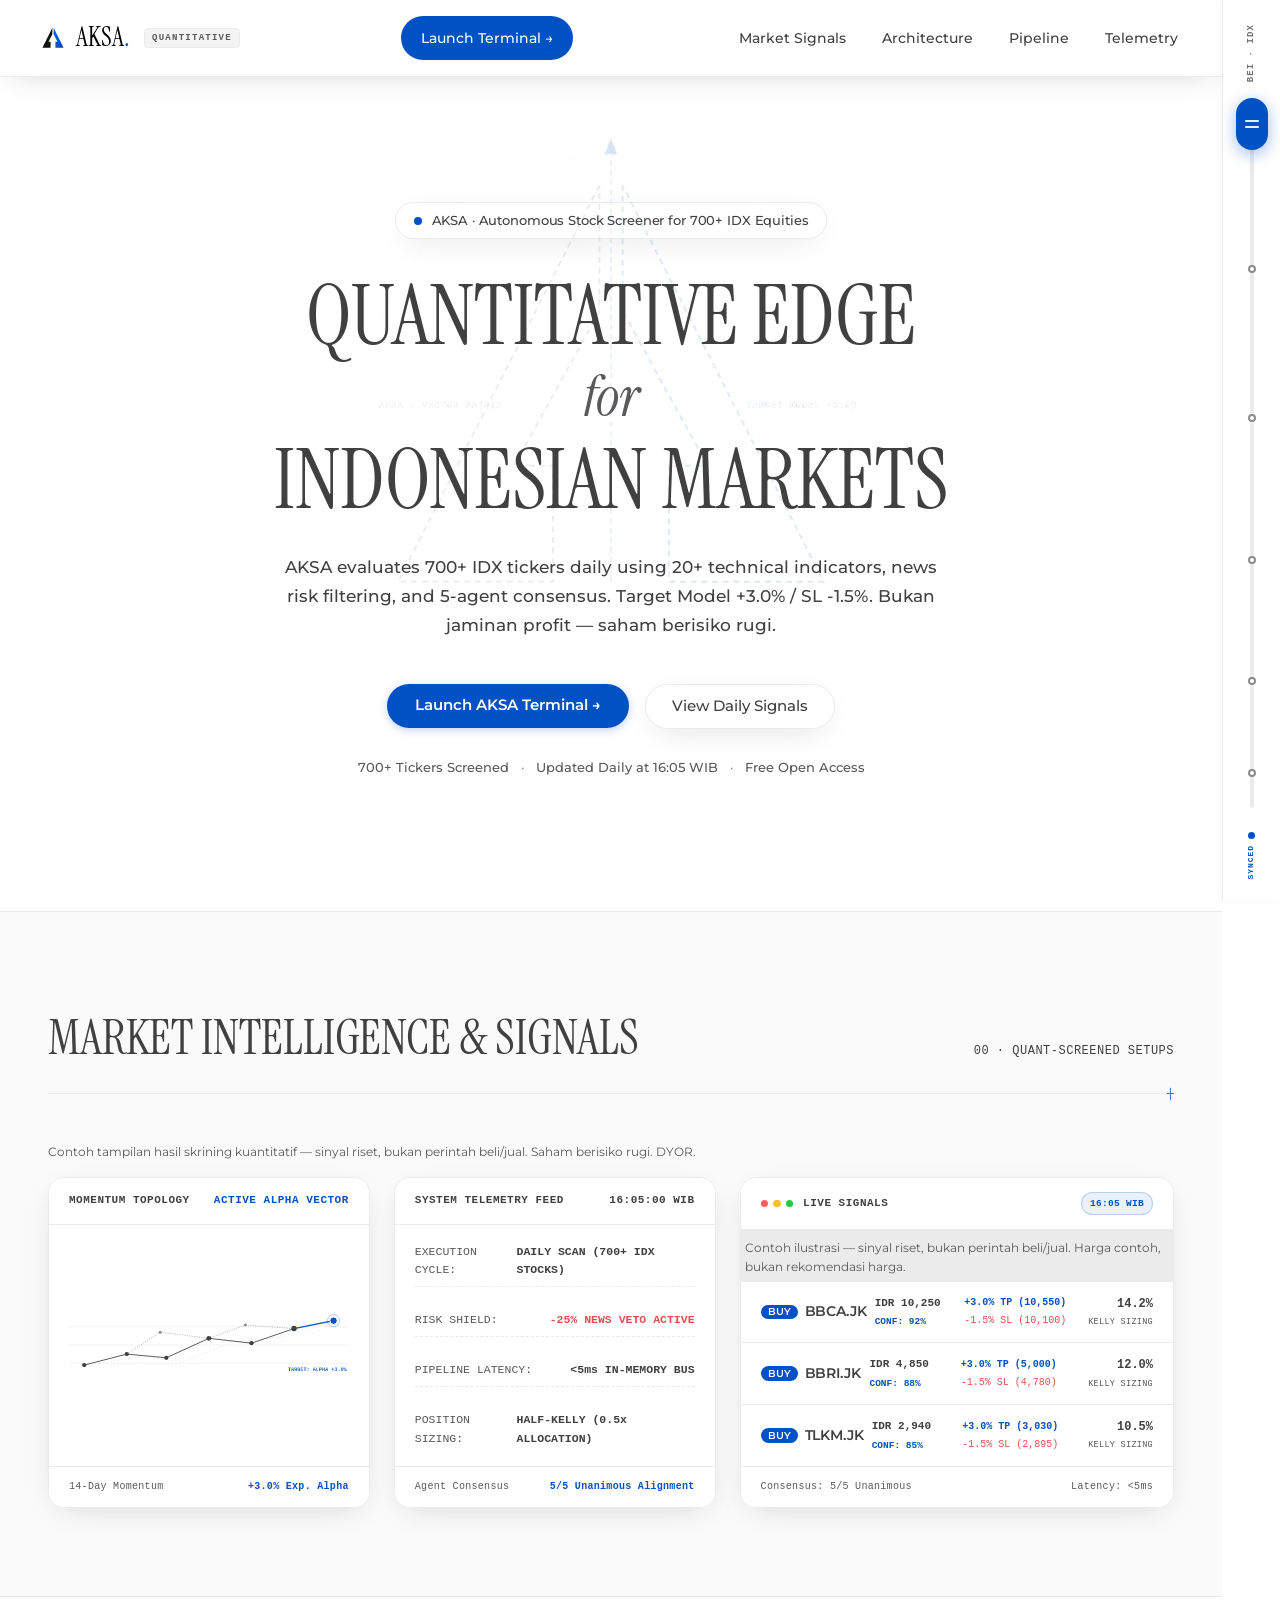
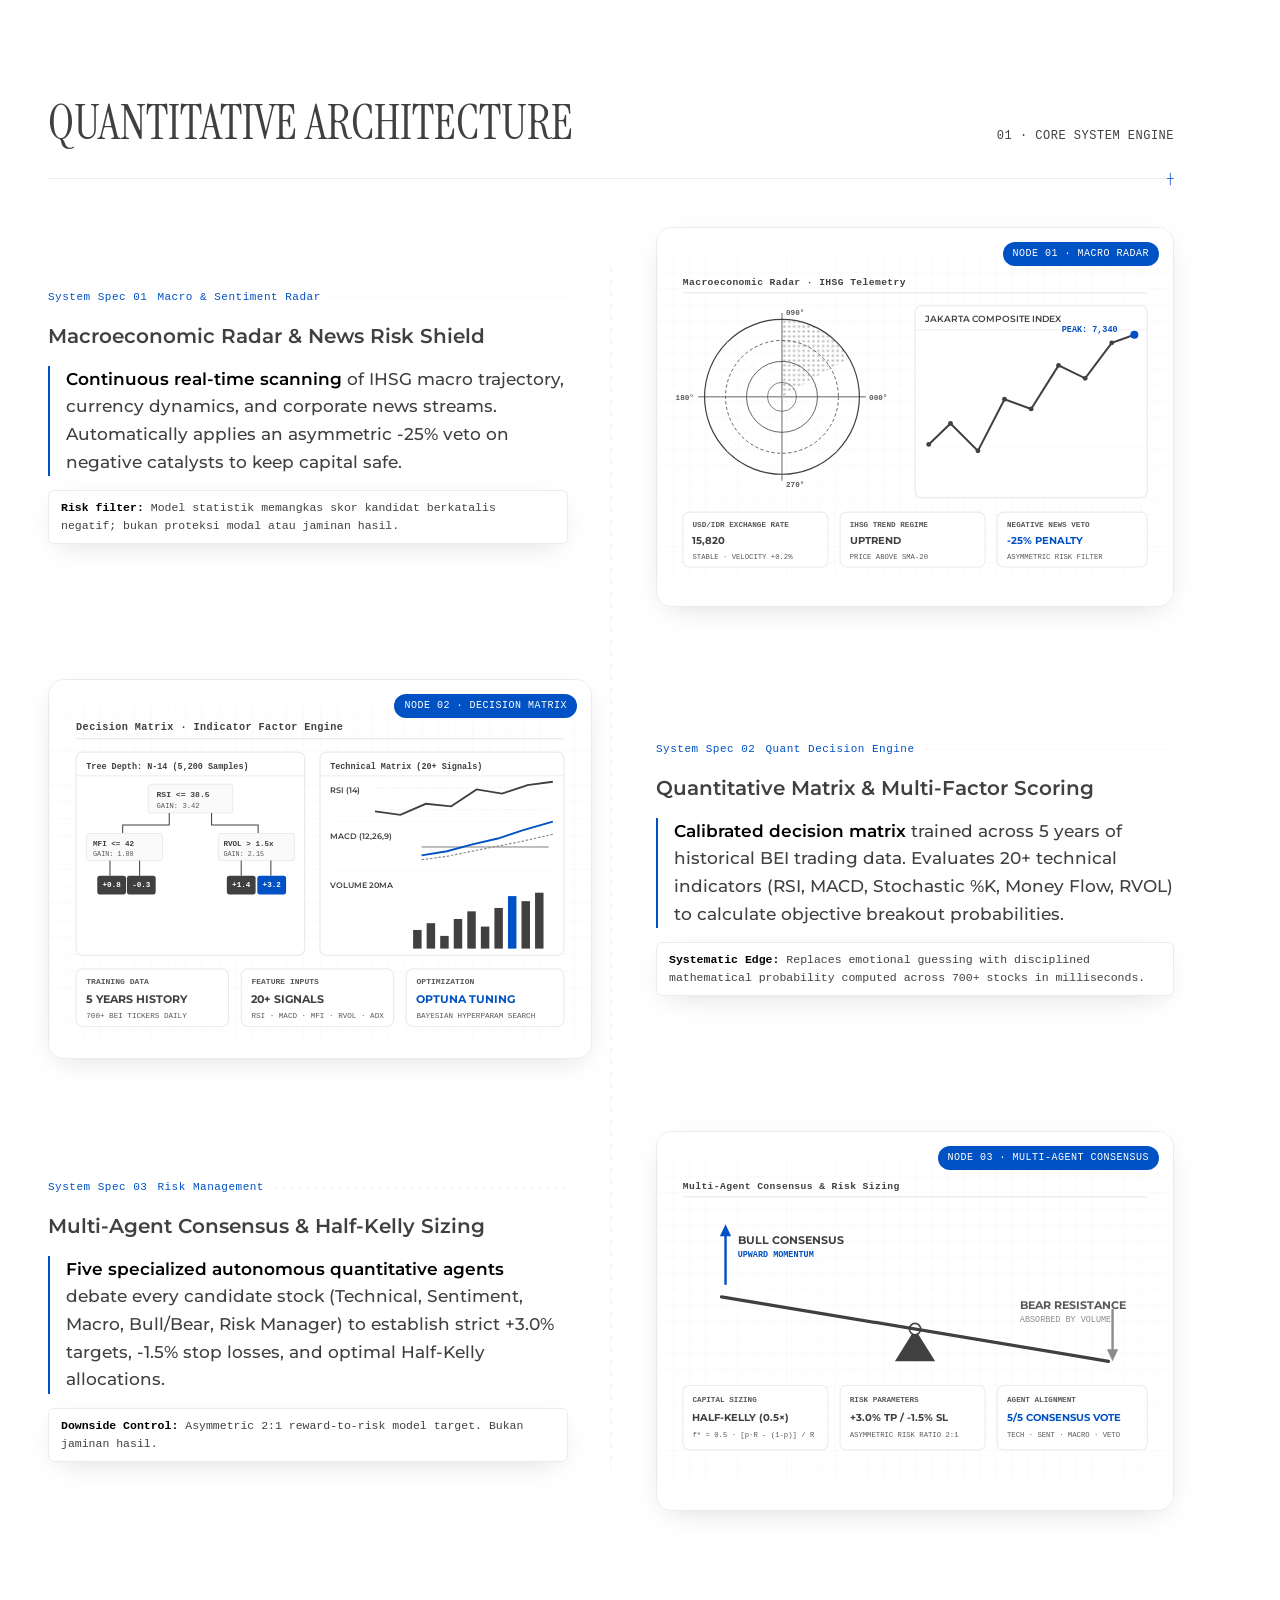
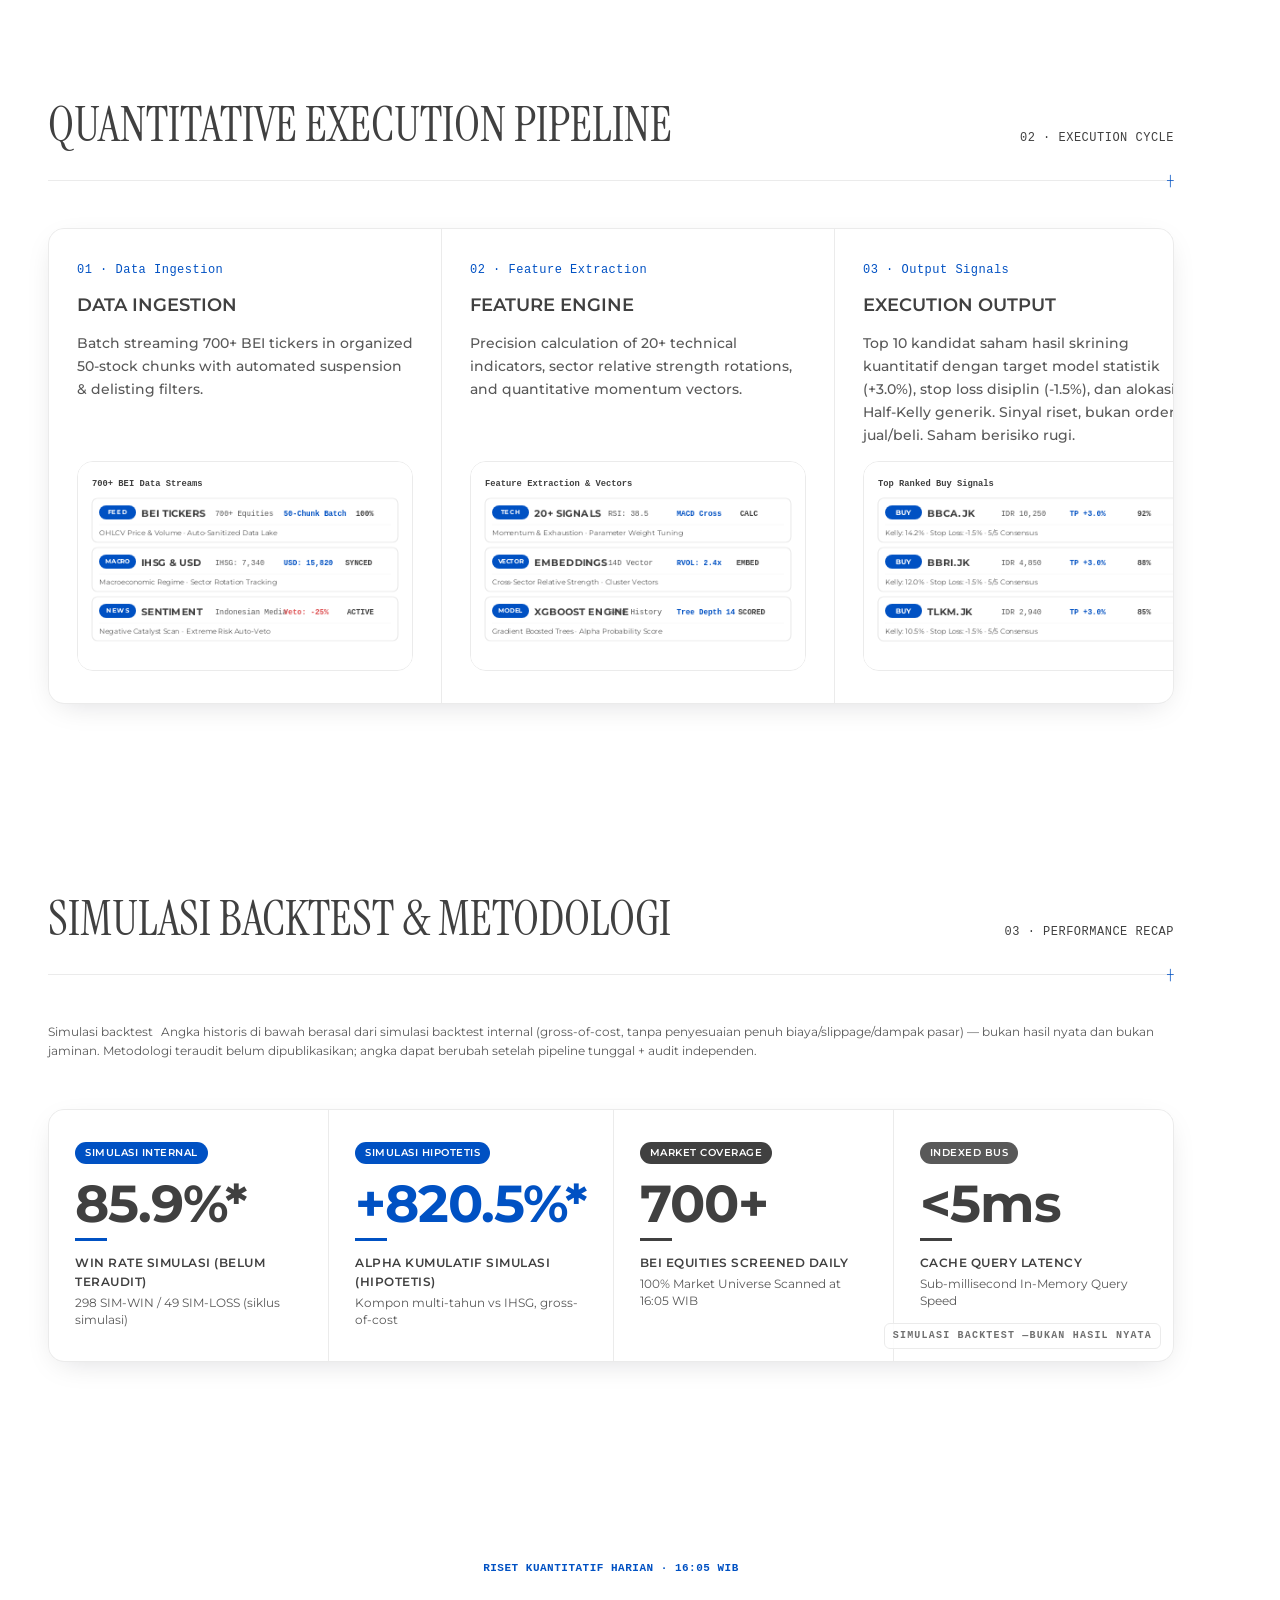
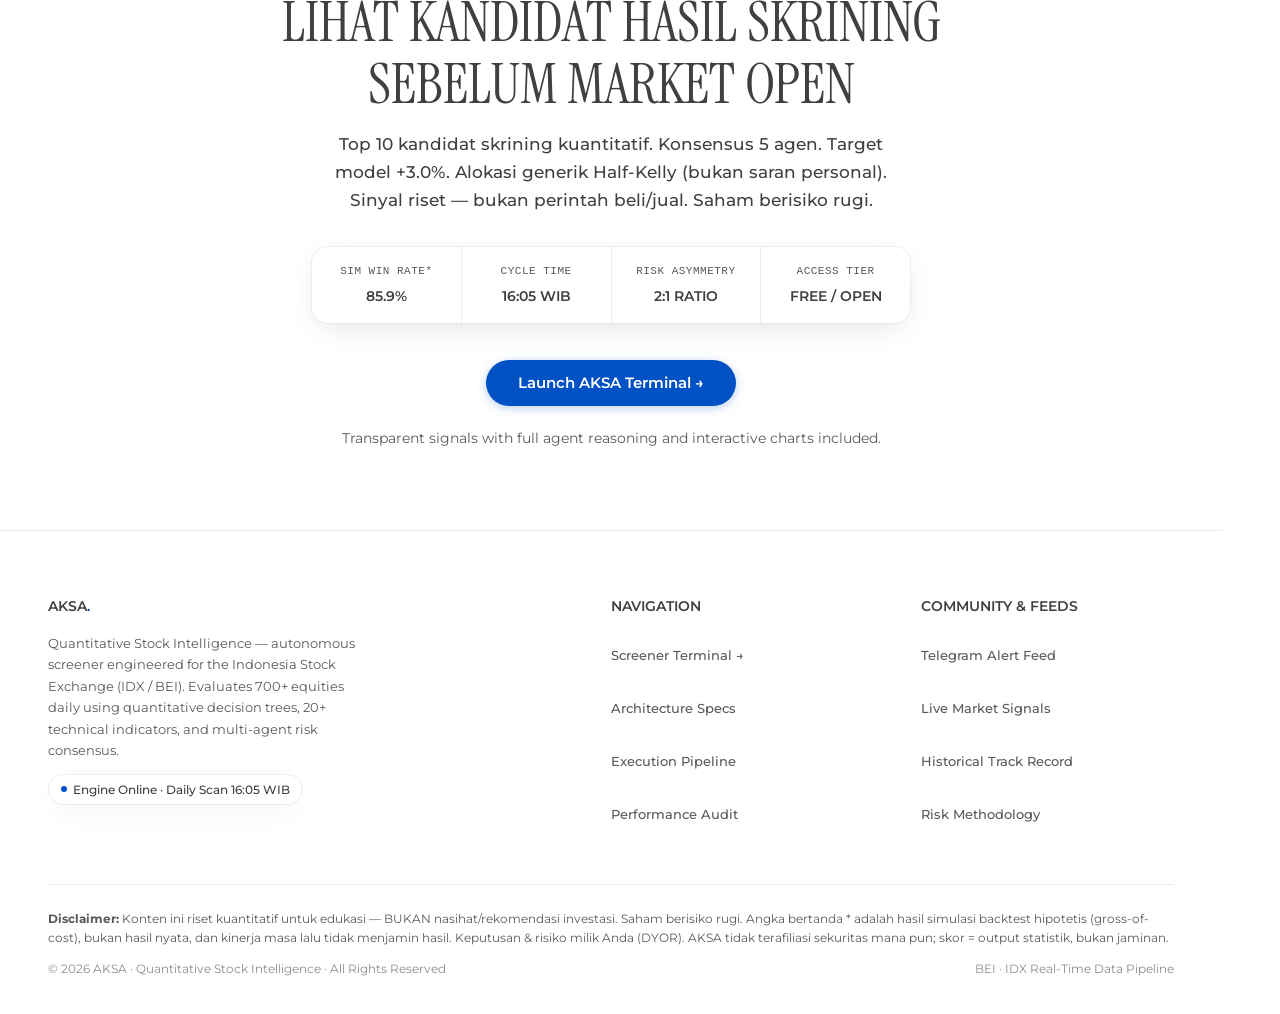
==== commit 17d064eb: "fix(ui): mobile responsive overhaul - heading sizing, sticky nav, drawer menu, and overflow-x clip" ====
--- a/dashboard/frontend/index.html
+++ b/dashboard/frontend/index.html
@@ -104,7 +104,7 @@
             font-size: 14px;
             line-height: 1.6;
             -webkit-font-smoothing: antialiased;
-            overflow-x: hidden;
+            overflow-x: clip;
             display: flex;
             min-height: 100vh;
             opacity: 0;
@@ -757,6 +757,12 @@
             text-transform: uppercase;
         }
 
+        .nav-actions-wrap {
+            display: flex;
+            align-items: center;
+            gap: 12px;
+        }
+
         .nav-links {
             display: flex;
             align-items: center;
@@ -790,6 +796,7 @@
             line-height: 1.2;
             display: inline-flex;
             align-items: center;
+            white-space: nowrap;
         }
 
         .nav-cta:hover {
@@ -797,6 +804,59 @@
             transform: translateY(-1px);
             color: #FFFFFF;
             text-decoration: none;
+        }
+
+        .nav-cta-text-full {
+            display: inline;
+        }
+
+        .nav-cta-text-mobile {
+            display: none;
+        }
+
+        .nav-cta-drawer {
+            display: none;
+        }
+
+        .nav-mobile-toggle {
+            display: none;
+            flex-direction: column;
+            justify-content: center;
+            align-items: center;
+            gap: 5px;
+            width: 38px;
+            height: 38px;
+            background: #FFFFFF;
+            border: 1px solid var(--c-border);
+            border-radius: var(--radius-sharp);
+            cursor: pointer;
+            padding: 0;
+            transition: background-color 0.2s ease, border-color 0.2s ease;
+        }
+
+        .nav-mobile-toggle:hover {
+            background: #F5F5F5;
+            border-color: #D4D4D4;
+        }
+
+        .hamburger-bar {
+            width: 18px;
+            height: 2px;
+            background: var(--c-ink);
+            border-radius: 2px;
+            transition: transform 0.25s ease, opacity 0.25s ease;
+        }
+
+        .nav-mobile-toggle.is-active .hamburger-bar:nth-child(1) {
+            transform: translateY(7px) rotate(45deg);
+        }
+
+        .nav-mobile-toggle.is-active .hamburger-bar:nth-child(2) {
+            opacity: 0;
+        }
+
+        .nav-mobile-toggle.is-active .hamburger-bar:nth-child(3) {
+            transform: translateY(-7px) rotate(-45deg);
         }
 
         /* ── HERO SECTION (MINIMAL SINGLE-COLUMN CENTERED EDITORIAL) ───── */
@@ -1787,21 +1847,17 @@
         html, body {
             overflow-x: clip;
             max-width: 100%;
+            width: 100%;
         }
         img, svg, canvas, video, table {
             max-width: 100%;
         }
-        .hero-title-primary {
-            font-size: clamp(1.75rem, 1.1rem + 5vw, 4rem);
-            overflow-wrap: break-word;
-        }
         .hero-desc, .cta-wrap p, .footer-desc, .footer-disclaimer {
             overflow-wrap: break-word;
         }
 
         /* ── Breakpoint <= 1024px: Tablet Landscape & Small Laptops ── */
         @media (max-width: 1024px) {
-            /* Hide fixed page-spine so it never shifts page content off-center */
             .page-spine {
                 display: none !important;
             }
@@ -1817,8 +1873,6 @@
             .intel-grid {
                 grid-template-columns: 1fr;
             }
-            /* Footer 3 kolom (2fr 1fr 1fr + gap 56px) terjepit di <=1024px:
-               runtuh ke 1 kolom rata tengah agar tidak jadi 3 lajur sempit. */
             .footer {
                 padding: 56px 24px 32px;
             }
@@ -1858,12 +1912,12 @@
             .feat-visual {
                 height: auto;
                 aspect-ratio: 16 / 10;
-                min-height: 260px;
+                min-height: unset;
             }
             .pipe-visual {
                 height: auto;
                 aspect-ratio: 16 / 10;
-                min-height: 200px;
+                min-height: unset;
             }
         }
 
@@ -1889,7 +1943,6 @@
             .metrics-bar {
                 grid-template-columns: repeat(2, 1fr);
             }
-            /* Sinyal 4 kolom kejepit di 641–768px: pakai 2x2 lebih awal */
             .terminal-signal-row {
                 grid-template-columns: 1fr 1fr;
                 gap: 8px 12px;
@@ -1913,18 +1966,124 @@
             }
         }
 
-        /* ── Breakpoint <= 768px: Tablet Portrait ── */
+        /* ── Breakpoint <= 768px: Tablet Portrait & Large Phones ── */
         @media (max-width: 768px) {
-            /* Section header: stack heading and spec badge to prevent text collision */
+            /* Prevent horizontal overflow from scroll reveals */
+            .reveal.reveal-left,
+            .reveal.reveal-right {
+                transform: translateY(20px) !important;
+            }
+
+            /* Responsive Top Nav with Mobile Hamburger Drawer */
+            .top-nav {
+                padding: 12px 20px;
+                position: sticky;
+                top: 0;
+                z-index: 100;
+            }
+            .nav-brand-text {
+                font-size: 22px;
+            }
+            .nav-brand-tag {
+                font-size: 8px;
+                padding: 2px 5px;
+            }
+            .nav-actions-wrap {
+                gap: 8px;
+            }
+            .nav-cta {
+                padding: 7px 14px;
+                font-size: 12px;
+                min-height: 38px;
+            }
+            .nav-cta-text-full {
+                display: none;
+            }
+            .nav-cta-text-mobile {
+                display: inline;
+            }
+            .nav-mobile-toggle {
+                display: flex;
+            }
+
+            /* Mobile Dropdown Drawer for Navigation Links */
+            .nav-links {
+                position: absolute;
+                top: 100%;
+                left: 0;
+                right: 0;
+                background: #FFFFFF;
+                border-bottom: 1px solid var(--c-border);
+                box-shadow: 0 16px 36px -8px rgba(0, 13, 30, 0.16);
+                flex-direction: column;
+                align-items: stretch;
+                padding: 14px 18px 18px;
+                gap: 4px;
+                transform: translateY(-8px);
+                opacity: 0;
+                pointer-events: none;
+                transition: opacity 0.25s ease, transform 0.25s ease;
+                z-index: 101;
+            }
+            .nav-links.is-open {
+                opacity: 1;
+                transform: translateY(0);
+                pointer-events: auto;
+            }
+            .nav-links .nav-link {
+                width: 100%;
+                padding: 12px 14px;
+                border-radius: 8px;
+                font-size: 14px;
+                font-weight: 500;
+                color: var(--c-ink);
+                display: flex;
+                align-items: center;
+                transition: background-color 0.2s ease, color 0.2s ease;
+            }
+            .nav-links .nav-link:hover,
+            .nav-links .nav-link:active {
+                background: #F4F6F8;
+                color: var(--c-blue);
+            }
+            .nav-cta-drawer {
+                display: flex;
+                align-items: center;
+                justify-content: center;
+                margin-top: 8px;
+                width: 100%;
+                text-align: center;
+                background: var(--c-blue);
+                color: #FFFFFF !important;
+                padding: 12px 20px;
+                border-radius: var(--radius-pill);
+                font-weight: 600;
+                font-size: 13.5px;
+                box-shadow: 0 2px 10px rgba(0, 81, 195, 0.25);
+            }
+            .nav-cta-drawer:hover {
+                background: var(--c-blue-hover);
+            }
+
+            /* Watermark disclaimer clean placement below cards */
+            .sim-watermark::after {
+                position: static;
+                display: block;
+                margin: 12px auto 0;
+                text-align: center;
+                width: fit-content;
+            }
+
+            /* Section headers */
             .section-hdr {
                 flex-direction: column;
                 align-items: flex-start;
-                gap: 8px;
-                margin-bottom: 32px;
+                gap: 6px;
+                margin-bottom: 24px;
                 padding-bottom: 12px;
             }
             .section-hdr h2 {
-                font-size: clamp(26px, 5vw, 36px);
+                font-size: clamp(24px, 5.5vw, 32px);
                 line-height: 1.15;
             }
             .section-hdr span {
@@ -1936,18 +2095,42 @@
             /* Sections balanced padding */
             .section,
             .section-live-intel {
-                padding: 60px 24px;
+                padding: 56px 20px;
             }
 
             /* Hero centered container & actions */
             .hero {
-                padding: 60px 24px 70px;
+                padding: 48px 20px 56px;
+                min-height: auto;
             }
             .hero-layout {
-                max-width: 620px;
+                max-width: 100%;
                 margin: 0 auto;
                 align-items: center;
                 text-align: center;
+            }
+            .hero-title-monogram {
+                max-width: 360px;
+                height: 360px;
+                max-width: 85vw;
+                max-height: 85vw;
+                opacity: 0.18;
+            }
+            .hero-title-primary {
+                font-size: clamp(28px, 7.5vw, 42px) !important;
+                line-height: 1.1;
+                letter-spacing: -0.01em;
+            }
+            .hero-title-connector {
+                font-size: clamp(19px, 5vw, 26px) !important;
+                margin: 4px 0 6px;
+            }
+            .hero-desc,
+            .hero-editorial-body {
+                font-size: 14.5px !important;
+                line-height: 1.62;
+                max-width: 540px;
+                margin: 0 auto 28px;
             }
             .hero-cta-actions {
                 display: flex;
@@ -1955,18 +2138,18 @@
                 justify-content: center;
                 align-items: center;
                 flex-wrap: wrap;
-                gap: 14px;
+                gap: 12px;
                 width: 100%;
-                max-width: 520px;
+                max-width: 480px;
                 margin: 0 auto;
             }
             .hero-btn-pill-primary,
             .hero-btn-pill-secondary {
                 width: auto;
-                min-width: 210px;
-                max-width: 250px;
+                min-width: 200px;
+                max-width: 240px;
                 min-height: 46px;
-                padding: 12px 22px;
+                padding: 12px 20px;
                 text-align: center;
                 display: inline-flex;
                 align-items: center;
@@ -2012,128 +2195,285 @@
                 text-align: center;
             }
             .footer {
-                padding: 48px 24px 28px;
-            }
-        }
-
-        /* ── Breakpoint <= 640px: Mobile Phones ── */
+                padding: 48px 20px 28px;
+            }
+        }
+
+        /* ── Breakpoint <= 640px: Standard Mobile Phones ── */
         @media (max-width: 640px) {
             .top-nav {
-                padding: 14px 20px;
-            }
-            /* Hide text links, keep CTA button accessible and compact */
-            .nav-links a:not(.nav-cta) {
-                display: none;
-            }
-            .nav-links {
-                display: flex;
-                align-items: center;
-            }
-            .nav-cta {
-                padding: 8px 16px;
-                font-size: 12px;
-                min-height: 38px;
-                width: auto;
-                display: inline-flex;
+                padding: 12px 16px;
             }
 
             .hero {
-                padding: 48px 18px 56px;
+                padding: 40px 16px 48px;
             }
             .hero-live-badge {
-                font-size: 11.5px;
+                font-size: 11px;
                 padding: 6px 14px;
-                margin-bottom: 24px;
+                margin-bottom: 20px;
                 max-width: 100%;
                 text-align: center;
+                line-height: 1.35;
+                gap: 8px;
+            }
+            .live-pulse-dot {
+                width: 7px;
+                height: 7px;
+                flex-shrink: 0;
+            }
+            .hero-title-wrap {
+                margin-bottom: 20px;
+            }
+            .hero-title-monogram {
+                width: 280px;
+                height: 280px;
+                max-width: 82vw;
+                max-height: 82vw;
+                opacity: 0.16;
+            }
+            .hero-title-primary {
+                font-size: clamp(24px, 7vw, 34px) !important;
+                line-height: 1.12;
+                letter-spacing: -0.01em;
+            }
+            .hero-title-connector {
+                font-size: clamp(17px, 5vw, 22px) !important;
+                margin: 3px 0 5px;
+            }
+            .hero-desc,
+            .hero-editorial-body {
+                font-size: 13.5px !important;
+                line-height: 1.6;
+                max-width: 100%;
+                margin: 0 auto 24px;
+                padding: 0 4px;
             }
             .hero-cta-actions {
                 flex-direction: column;
                 align-items: stretch;
                 width: 100%;
-                max-width: 380px;
+                max-width: 320px;
                 margin: 0 auto;
+                gap: 10px;
             }
             .hero-btn-pill-primary,
             .hero-btn-pill-secondary {
                 width: 100%;
                 max-width: 100%;
                 min-height: 46px;
+                font-size: 13.5px;
+                padding: 12px 20px;
             }
             .btn-launch-primary {
                 width: 100%;
-                max-width: 380px;
+                max-width: 320px;
+                font-size: 14px;
+                padding: 12px 20px;
+                min-height: 46px;
             }
             .hero-trust-row {
                 flex-wrap: wrap;
                 justify-content: center;
-                gap: 6px 10px;
-                font-size: 11.5px;
+                gap: 6px 8px;
+                font-size: 11px;
+                margin-top: 18px;
             }
 
             .section,
             .section-live-intel {
-                padding: 48px 18px;
-            }
-
-            /* Card 3 Live Signals in Section 00: clean 2x2 layout instead of 4 crushed columns */
+                padding: 44px 16px;
+            }
+            .section-hdr h2 {
+                font-size: clamp(22px, 5.5vw, 28px);
+                line-height: 1.2;
+            }
+
+            /* Live signals 2x2 layout with proper padding & text sizes */
+            .terminal-mockup-header {
+                padding: 12px 14px;
+                font-size: 10px;
+            }
+            .terminal-title {
+                font-size: 10px;
+            }
+            .terminal-badge {
+                font-size: 8.5px;
+                padding: 2px 6px;
+            }
             .terminal-signal-row {
                 grid-template-columns: 1fr 1fr;
-                gap: 8px 12px;
-                padding: 12px 16px;
-            }
-            .sig-col-ticker {
-                grid-column: 1 / 2;
-            }
-            .sig-col-price {
-                grid-column: 2 / 3;
-                align-items: flex-end;
-                text-align: right;
-            }
-            .sig-col-target {
-                grid-column: 1 / 2;
-            }
-            .sig-col-sizing {
-                grid-column: 2 / 3;
-                align-items: flex-end;
-                text-align: right;
-            }
-
+                gap: 6px 10px;
+                padding: 10px 14px;
+            }
+            .sig-ticker {
+                font-size: 12px;
+            }
+            .sig-badge.buy {
+                font-size: 8.5px;
+                padding: 2px 6px;
+            }
+            .sig-val, .sig-tp, .sig-sl {
+                font-size: 10px;
+            }
+            .sig-sizing-val {
+                font-size: 11px;
+            }
+            .sig-score, .sig-sizing-lbl {
+                font-size: 8.5px;
+            }
+            .intel-card-hdr {
+                padding: 12px 14px;
+                font-size: 10px;
+            }
+            .intel-telemetry-body {
+                padding: 14px;
+                gap: 8px;
+            }
+            .intel-tele-row {
+                font-size: 10.5px;
+                padding: 6px 0;
+            }
+            .intel-card-footer,
+            .terminal-footer {
+                padding: 10px 14px;
+                font-size: 9px;
+            }
+
+            /* Feature rows & diagrams */
+            .feat-row {
+                gap: 20px;
+                margin-bottom: 36px;
+            }
+            .feat-h3 {
+                font-size: 17px;
+                line-height: 1.35;
+                margin-bottom: 10px;
+            }
+            .feat-p {
+                font-size: 13.5px;
+                line-height: 1.6;
+                padding-left: 12px;
+            }
+            .feat-glossary-tag {
+                font-size: 10.5px;
+                padding: 8px 10px;
+                margin-top: 10px;
+            }
+            .feat-visual {
+                height: auto;
+                aspect-ratio: 16 / 10;
+                min-height: unset;
+            }
+            .feat-visual-tag {
+                font-size: 8.5px;
+                padding: 3px 8px;
+                top: 10px;
+                right: 10px;
+            }
+
+            /* Pipeline cards */
+            .pipeline-cell {
+                padding: 20px 16px;
+                gap: 10px;
+            }
+            .pipe-h4 {
+                font-size: 15px;
+            }
+            .pipe-p {
+                font-size: 12.5px;
+                line-height: 1.55;
+            }
+            .pipe-visual {
+                height: auto;
+                aspect-ratio: 16 / 10;
+                min-height: unset;
+            }
+
+            /* Metrics 2x2 grid */
+            .metrics-bar {
+                grid-template-columns: repeat(2, 1fr);
+                margin-top: 32px;
+            }
+            .metric-item {
+                padding: 18px 14px;
+            }
+            .m-val {
+                font-size: 26px;
+                margin-bottom: 4px;
+            }
+            .m-lbl {
+                font-size: 10.5px;
+            }
+            .m-sub {
+                font-size: 10.5px;
+            }
+
+            /* CTA Section */
+            .cta-wrap {
+                padding: 48px 16px 40px;
+            }
+            .cta-wrap h2 {
+                font-size: clamp(22px, 5.5vw, 30px);
+                margin-bottom: 12px;
+            }
+            .cta-wrap p {
+                font-size: 13.5px;
+                line-height: 1.6;
+                margin-bottom: 24px;
+            }
+            .cta-proof-strip {
+                grid-template-columns: repeat(2, 1fr);
+                margin-bottom: 24px;
+            }
+            .cta-proof-item {
+                padding: 10px 8px;
+            }
+            .cta-proof-k {
+                font-size: 9.5px;
+            }
+            .cta-proof-v {
+                font-size: 12px;
+            }
+            .cta-subnote {
+                font-size: 11.5px;
+                margin-top: 14px;
+            }
+        }
+
+        /* ── Breakpoint <= 480px: Compact Mobile Phones (iPhone SE, etc.) ── */
+        @media (max-width: 480px) {
+            .nav-brand-tag {
+                display: none;
+            }
+            .top-nav {
+                padding: 11px 14px;
+            }
+            .nav-brand-text {
+                font-size: 21px;
+            }
+        }
+
+        /* ── Breakpoint <= 360px: Very Small Mobile Phones ── */
+        @media (max-width: 360px) {
+            .top-nav {
+                padding: 10px 12px;
+            }
+            .nav-brand-text {
+                font-size: 19px;
+            }
+            .hero {
+                padding: 32px 12px 40px;
+            }
+            .section,
+            .section-live-intel {
+                padding: 36px 12px;
+            }
+            .cta-wrap {
+                padding: 40px 12px 32px;
+            }
             .metrics-bar {
                 grid-template-columns: 1fr;
-            }
-            .metric-item {
-                padding: 24px 20px;
-            }
-            .cta-wrap {
-                padding: 56px 18px;
-            }
-            .cta-proof-strip {
-                grid-template-columns: repeat(2, 1fr);
-                gap: 1px;
-            }
-        }
-
-        /* ── Breakpoint <= 360px: Small Mobile Phones ── */
-        @media (max-width: 360px) {
-            .top-nav {
-                padding: 12px 14px;
-            }
-            .nav-brand-text {
-                font-size: 22px;
-            }
-            .nav-brand-tag {
-                display: none;
-            }
-            .hero {
-                padding: 36px 14px 44px;
-            }
-            .section,
-            .section-live-intel {
-                padding: 40px 14px;
-            }
-            .cta-wrap {
-                padding: 44px 14px;
             }
             .cta-proof-strip {
                 grid-template-columns: 1fr;
@@ -2143,7 +2483,7 @@
                 gap: 4px;
             }
             .footer {
-                padding: 32px 14px 20px;
+                padding: 32px 12px 20px;
             }
         }
 
@@ -2286,11 +2626,23 @@
                 <span class="nav-brand-text">AKSA<span class="accent">.</span></span>
                 <span class="nav-brand-tag">QUANTITATIVE</span>
             </a>
-            <div class="nav-links">
+            <div class="nav-actions-wrap">
+                <a href="dashboard.html" class="nav-cta">
+                    <span class="nav-cta-text-full">Launch Terminal →</span>
+                    <span class="nav-cta-text-mobile">Terminal →</span>
+                </a>
+                <button class="nav-mobile-toggle" id="navMobileToggle" aria-label="Toggle navigation menu" aria-expanded="false">
+                    <span class="hamburger-bar"></span>
+                    <span class="hamburger-bar"></span>
+                    <span class="hamburger-bar"></span>
+                </button>
+            </div>
+            <div class="nav-links" id="navLinks">
+                <a href="#live-intelligence" class="nav-link">Market Signals</a>
                 <a href="#features" class="nav-link">Architecture</a>
                 <a href="#pipeline" class="nav-link">Pipeline</a>
                 <a href="#performance" class="nav-link">Telemetry</a>
-                <a href="dashboard.html" class="nav-cta">Launch Terminal →</a>
+                <a href="dashboard.html" class="nav-cta-drawer">Launch Terminal →</a>
             </div>
         </nav>
 
@@ -3617,6 +3969,35 @@
                 });
             });
 
+            // Mobile navigation menu toggle and auto-close
+            const navMobileToggle = document.getElementById('navMobileToggle');
+            const navLinks = document.getElementById('navLinks');
+
+            if (navMobileToggle && navLinks) {
+                navMobileToggle.addEventListener('click', (e) => {
+                    e.stopPropagation();
+                    const isOpen = navLinks.classList.toggle('is-open');
+                    navMobileToggle.classList.toggle('is-active', isOpen);
+                    navMobileToggle.setAttribute('aria-expanded', isOpen ? 'true' : 'false');
+                });
+
+                navLinks.querySelectorAll('a').forEach(link => {
+                    link.addEventListener('click', () => {
+                        navLinks.classList.remove('is-open');
+                        navMobileToggle.classList.remove('is-active');
+                        navMobileToggle.setAttribute('aria-expanded', 'false');
+                    });
+                });
+
+                document.addEventListener('click', (e) => {
+                    if (!navLinks.contains(e.target) && !navMobileToggle.contains(e.target)) {
+                        navLinks.classList.remove('is-open');
+                        navMobileToggle.classList.remove('is-active');
+                        navMobileToggle.setAttribute('aria-expanded', 'false');
+                    }
+                });
+            }
+
             // Keyboard navigation
             if (spineThumb) {
                 spineThumb.addEventListener('keydown', (e) => {
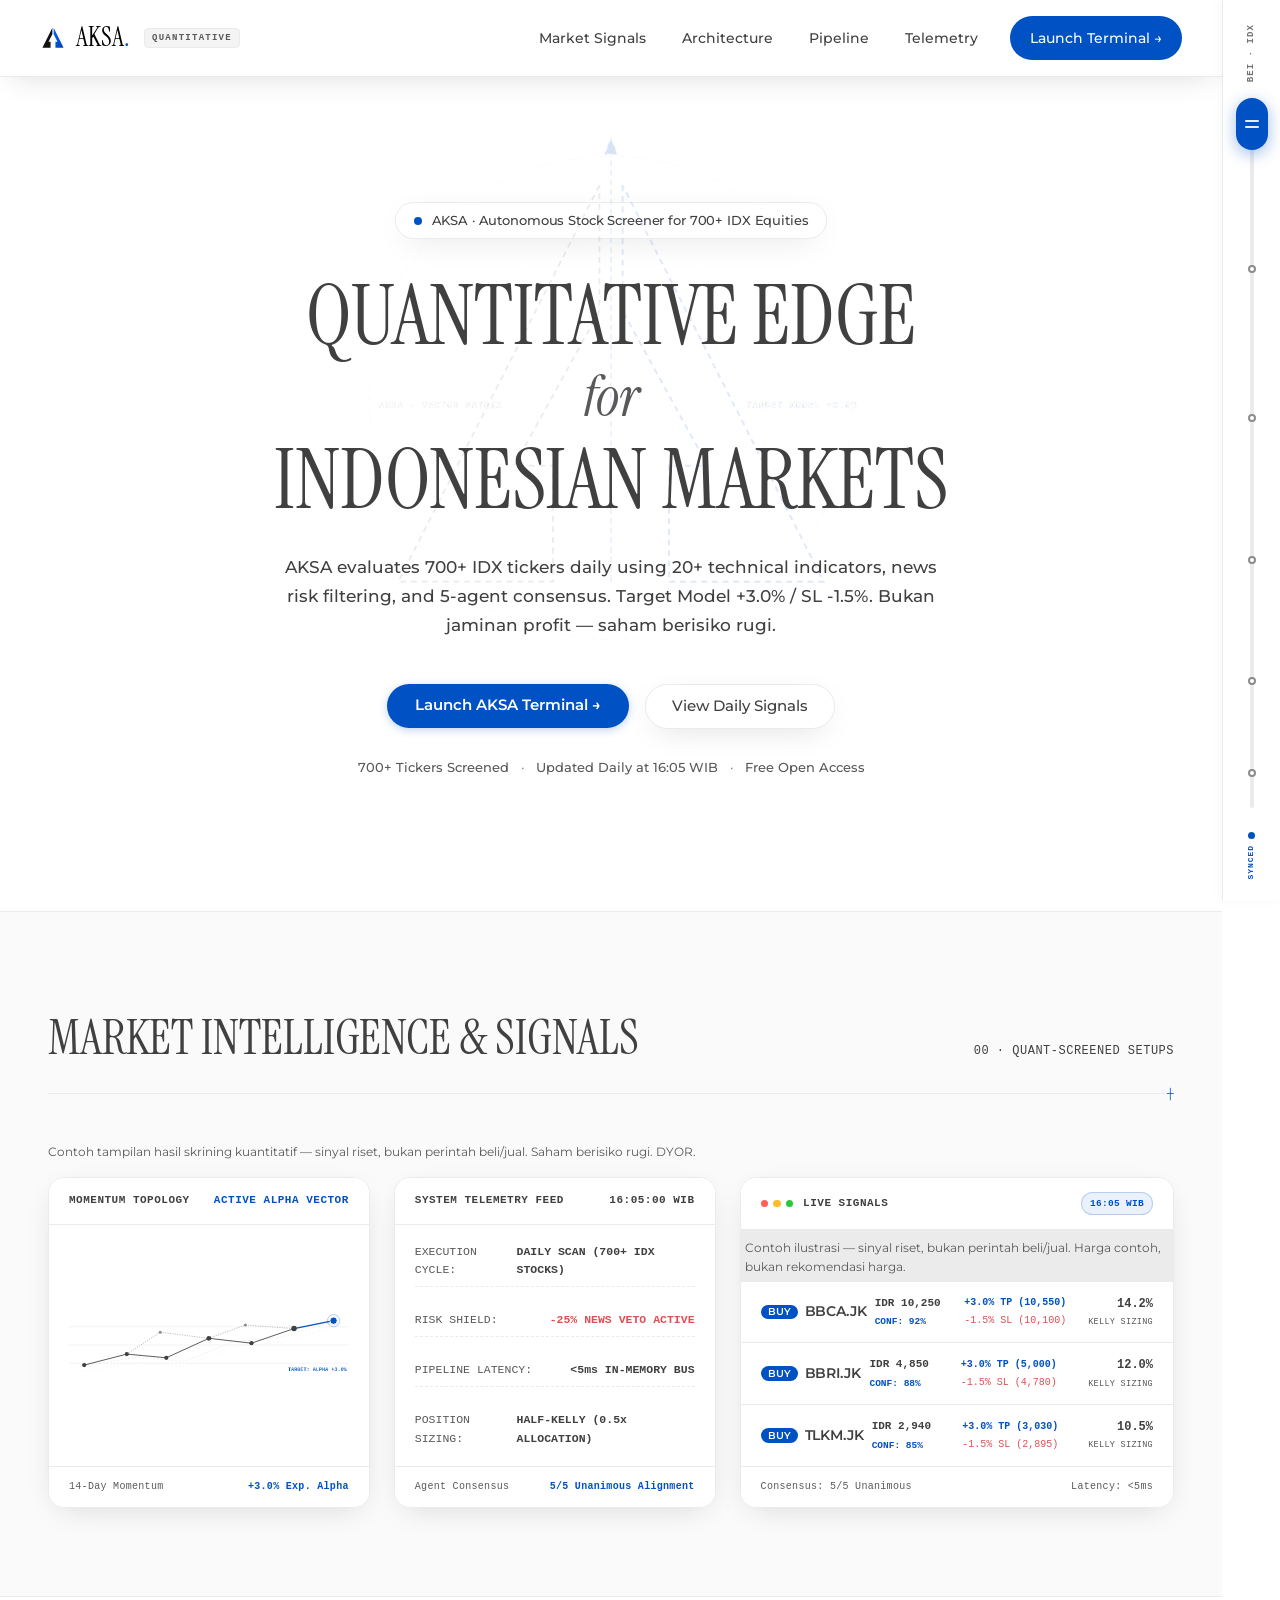
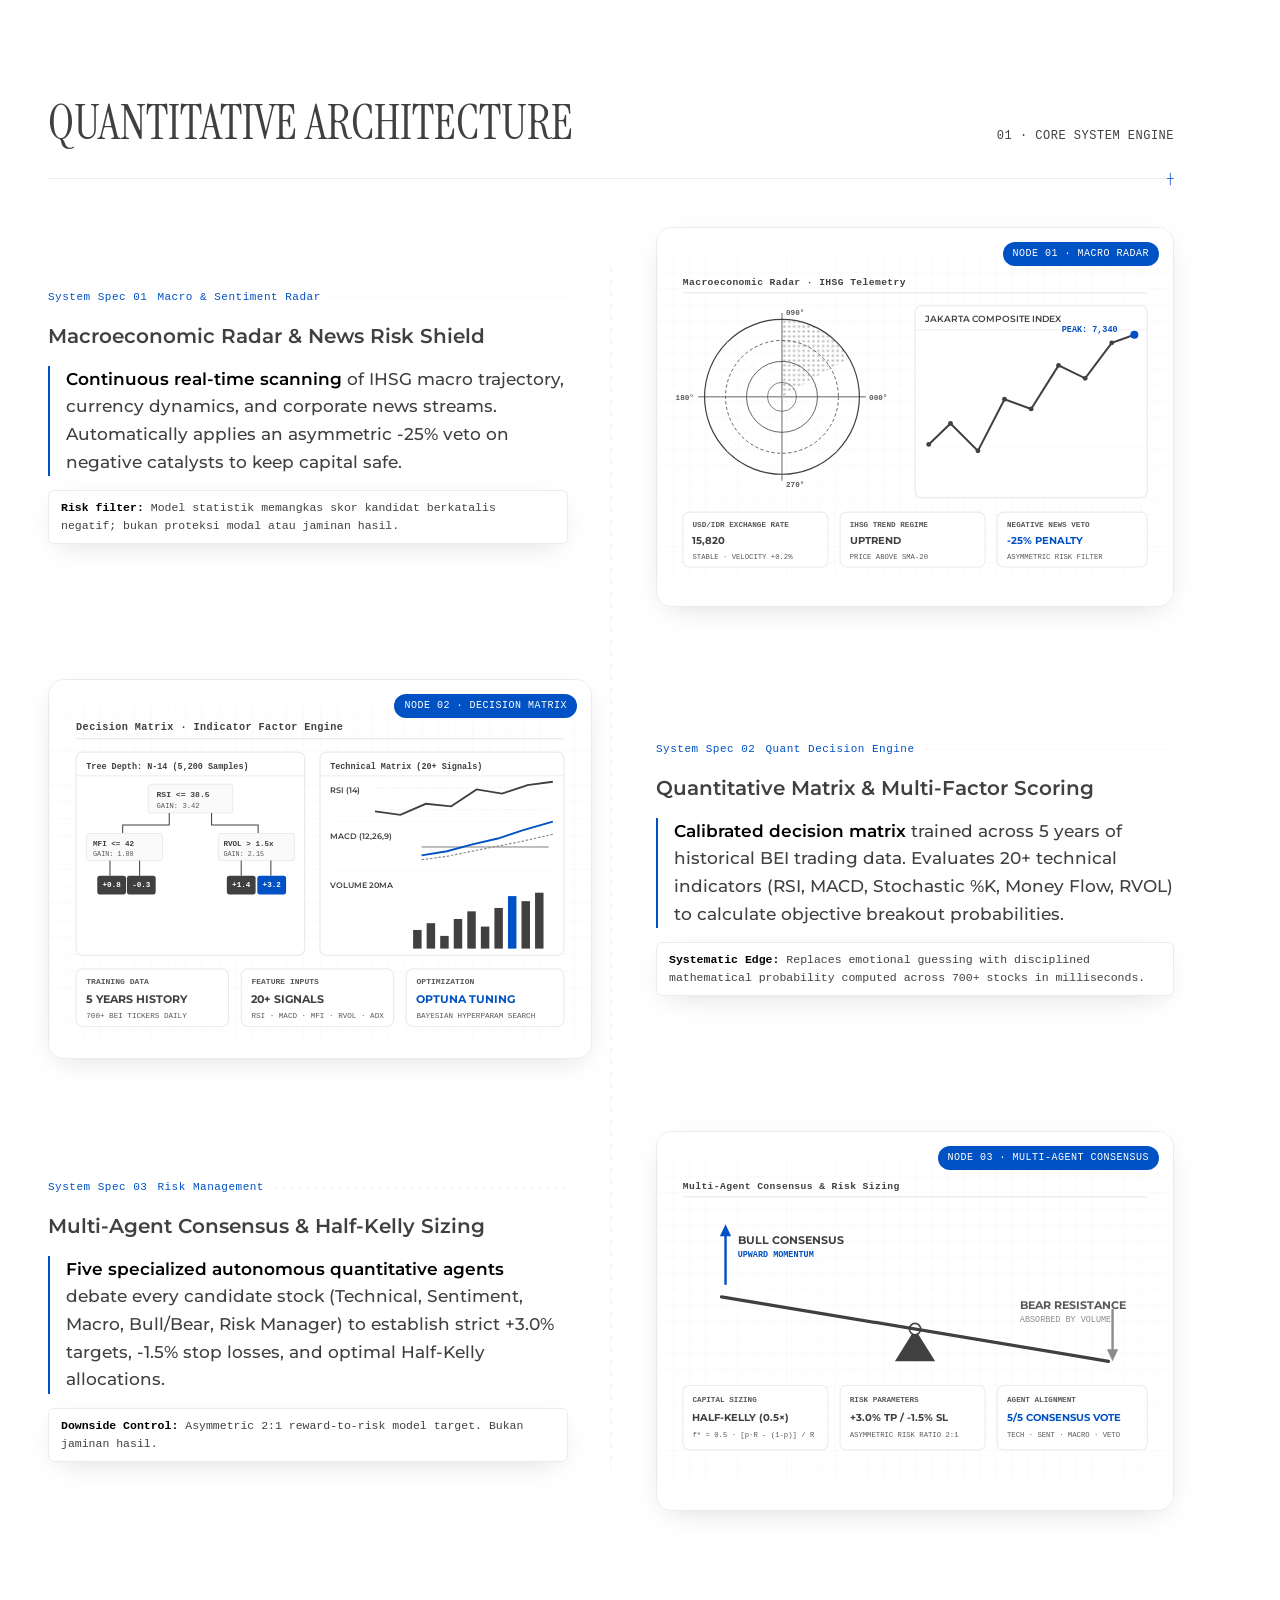
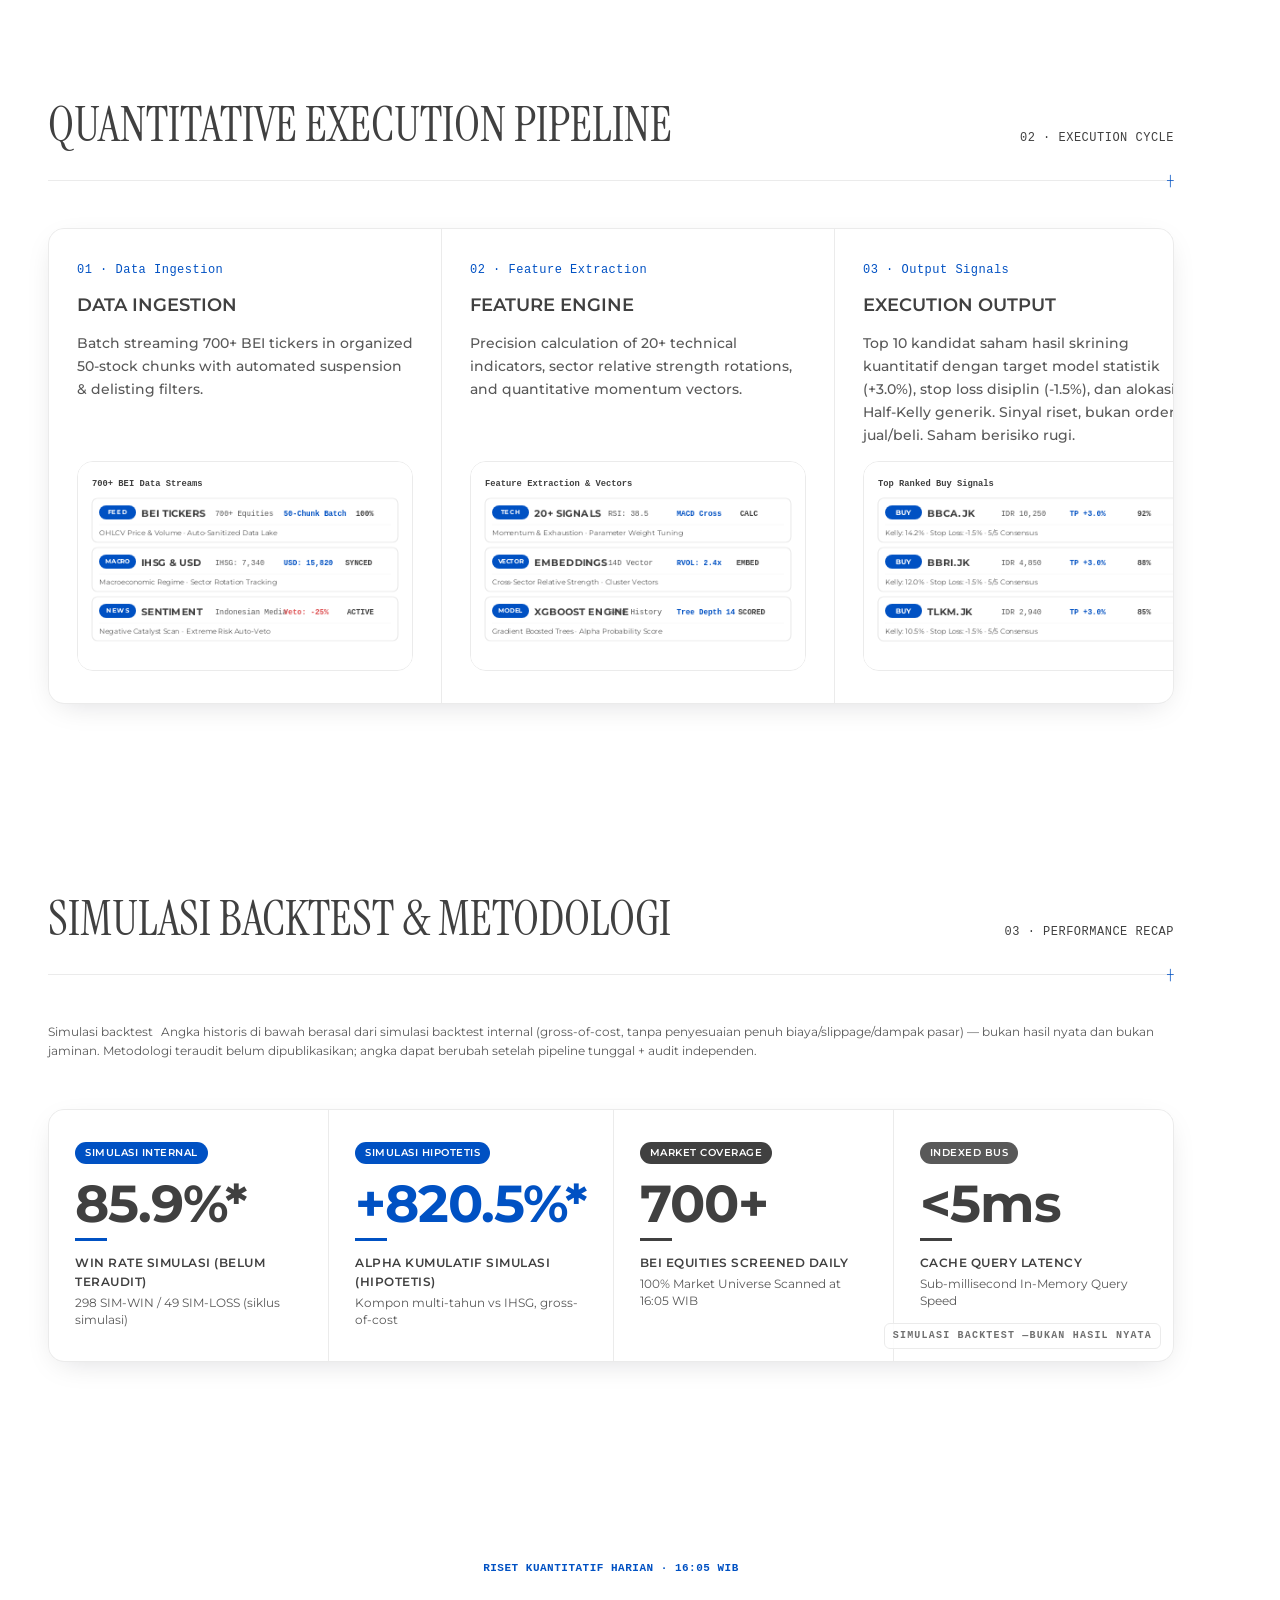
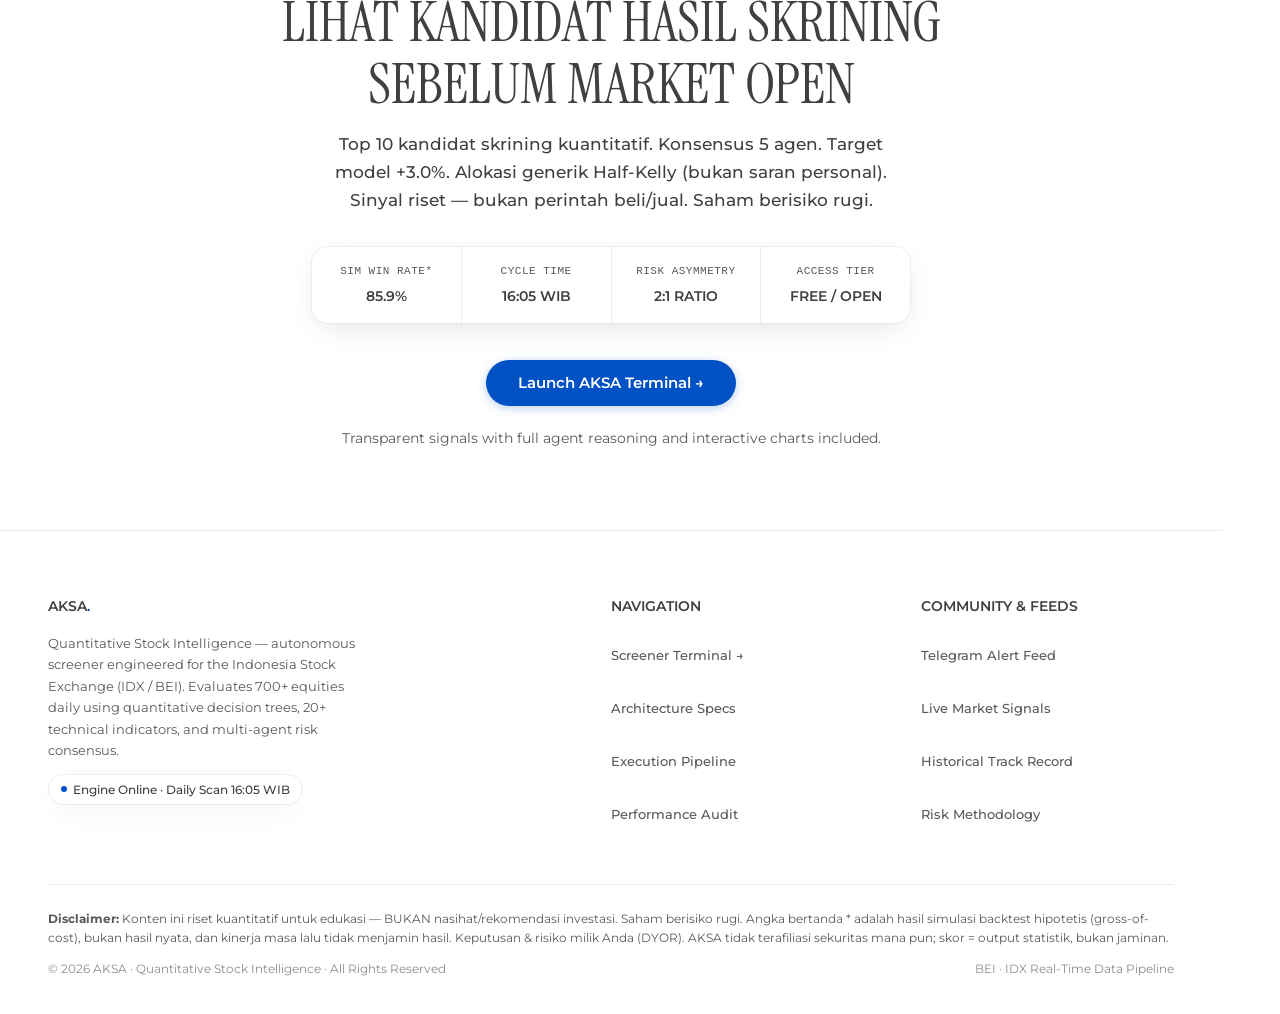
==== commit f1dd5e8b: "fix(ui): reorder nav elements (brand -> links -> actions), fix flex-shrink and compact sizing" ====
--- a/dashboard/frontend/index.html
+++ b/dashboard/frontend/index.html
@@ -761,6 +761,7 @@
             display: flex;
             align-items: center;
             gap: 12px;
+            flex-shrink: 0;
         }
 
         .nav-links {
@@ -768,12 +769,15 @@
             align-items: center;
             gap: 28px;
             font-weight: 500;
+            margin-left: auto;
+            margin-right: 28px;
         }
 
         .nav-link {
             color: var(--c-ink);
             transition: color 0.2s ease;
             padding: 0 4px;
+            white-space: nowrap;
         }
 
         .nav-link:hover {
@@ -797,6 +801,7 @@
             display: inline-flex;
             align-items: center;
             white-space: nowrap;
+            flex-shrink: 0;
         }
 
         .nav-cta:hover {
@@ -1873,6 +1878,8 @@
             .intel-grid {
                 grid-template-columns: 1fr;
             }
+            /* Footer 3 kolom (2fr 1fr 1fr + gap 56px) terjepit di <=1024px:
+               runtuh ke 1 kolom rata tengah agar tidak jadi 3 lajur sempit. */
             .footer {
                 padding: 56px 24px 32px;
             }
@@ -1919,10 +1926,28 @@
                 aspect-ratio: 16 / 10;
                 min-height: unset;
             }
+            .nav-links {
+                gap: 20px;
+                margin-right: 20px;
+            }
+            .nav-link {
+                font-size: 13px;
+            }
         }
 
         /* ── Breakpoint <= 960px: Medium Tablets ── */
         @media (max-width: 960px) {
+            .nav-links {
+                gap: 14px;
+                margin-right: 14px;
+            }
+            .nav-link {
+                font-size: 12.5px;
+            }
+            .nav-cta {
+                padding: 8px 16px;
+                font-size: 13px;
+            }
             .feat-interconnect-wrap::before {
                 display: none;
             }
@@ -1943,6 +1968,7 @@
             .metrics-bar {
                 grid-template-columns: repeat(2, 1fr);
             }
+            /* Sinyal 4 kolom kejepit di 641–768px: pakai 2x2 lebih awal */
             .terminal-signal-row {
                 grid-template-columns: 1fr 1fr;
                 gap: 8px 12px;
@@ -1990,11 +2016,14 @@
             }
             .nav-actions-wrap {
                 gap: 8px;
+                margin-left: auto;
+                flex-shrink: 0;
             }
             .nav-cta {
                 padding: 7px 14px;
                 font-size: 12px;
-                min-height: 38px;
+                min-height: 38px !important;
+                flex-shrink: 0;
             }
             .nav-cta-text-full {
                 display: none;
@@ -2004,6 +2033,7 @@
             }
             .nav-mobile-toggle {
                 display: flex;
+                flex-shrink: 0;
             }
 
             /* Mobile Dropdown Drawer for Navigation Links */
@@ -2012,6 +2042,8 @@
                 top: 100%;
                 left: 0;
                 right: 0;
+                margin-left: 0;
+                margin-right: 0;
                 background: #FFFFFF;
                 border-bottom: 1px solid var(--c-border);
                 box-shadow: 0 16px 36px -8px rgba(0, 13, 30, 0.16);
@@ -2424,20 +2456,7 @@
             }
             .cta-proof-strip {
                 grid-template-columns: repeat(2, 1fr);
-                margin-bottom: 24px;
-            }
-            .cta-proof-item {
-                padding: 10px 8px;
-            }
-            .cta-proof-k {
-                font-size: 9.5px;
-            }
-            .cta-proof-v {
-                font-size: 12px;
-            }
-            .cta-subnote {
-                font-size: 11.5px;
-                margin-top: 14px;
+                gap: 1px;
             }
         }
 
@@ -2452,6 +2471,15 @@
             .nav-brand-text {
                 font-size: 21px;
             }
+            .nav-cta {
+                padding: 6px 12px;
+                font-size: 11.5px;
+                min-height: 36px !important;
+            }
+            .nav-mobile-toggle {
+                width: 36px;
+                height: 36px;
+            }
         }
 
         /* ── Breakpoint <= 360px: Very Small Mobile Phones ── */
@@ -2461,6 +2489,18 @@
             }
             .nav-brand-text {
                 font-size: 19px;
+            }
+            .nav-actions-wrap {
+                gap: 6px;
+            }
+            .nav-cta {
+                padding: 5px 10px;
+                font-size: 11px;
+                min-height: 34px !important;
+            }
+            .nav-mobile-toggle {
+                width: 34px;
+                height: 34px;
             }
             .hero {
                 padding: 32px 12px 40px;
@@ -2626,6 +2666,13 @@
                 <span class="nav-brand-text">AKSA<span class="accent">.</span></span>
                 <span class="nav-brand-tag">QUANTITATIVE</span>
             </a>
+            <div class="nav-links" id="navLinks">
+                <a href="#live-intelligence" class="nav-link">Market Signals</a>
+                <a href="#features" class="nav-link">Architecture</a>
+                <a href="#pipeline" class="nav-link">Pipeline</a>
+                <a href="#performance" class="nav-link">Telemetry</a>
+                <a href="dashboard.html" class="nav-cta-drawer">Launch Terminal →</a>
+            </div>
             <div class="nav-actions-wrap">
                 <a href="dashboard.html" class="nav-cta">
                     <span class="nav-cta-text-full">Launch Terminal →</span>
@@ -2636,13 +2683,6 @@
                     <span class="hamburger-bar"></span>
                     <span class="hamburger-bar"></span>
                 </button>
-            </div>
-            <div class="nav-links" id="navLinks">
-                <a href="#live-intelligence" class="nav-link">Market Signals</a>
-                <a href="#features" class="nav-link">Architecture</a>
-                <a href="#pipeline" class="nav-link">Pipeline</a>
-                <a href="#performance" class="nav-link">Telemetry</a>
-                <a href="dashboard.html" class="nav-cta-drawer">Launch Terminal →</a>
             </div>
         </nav>
 
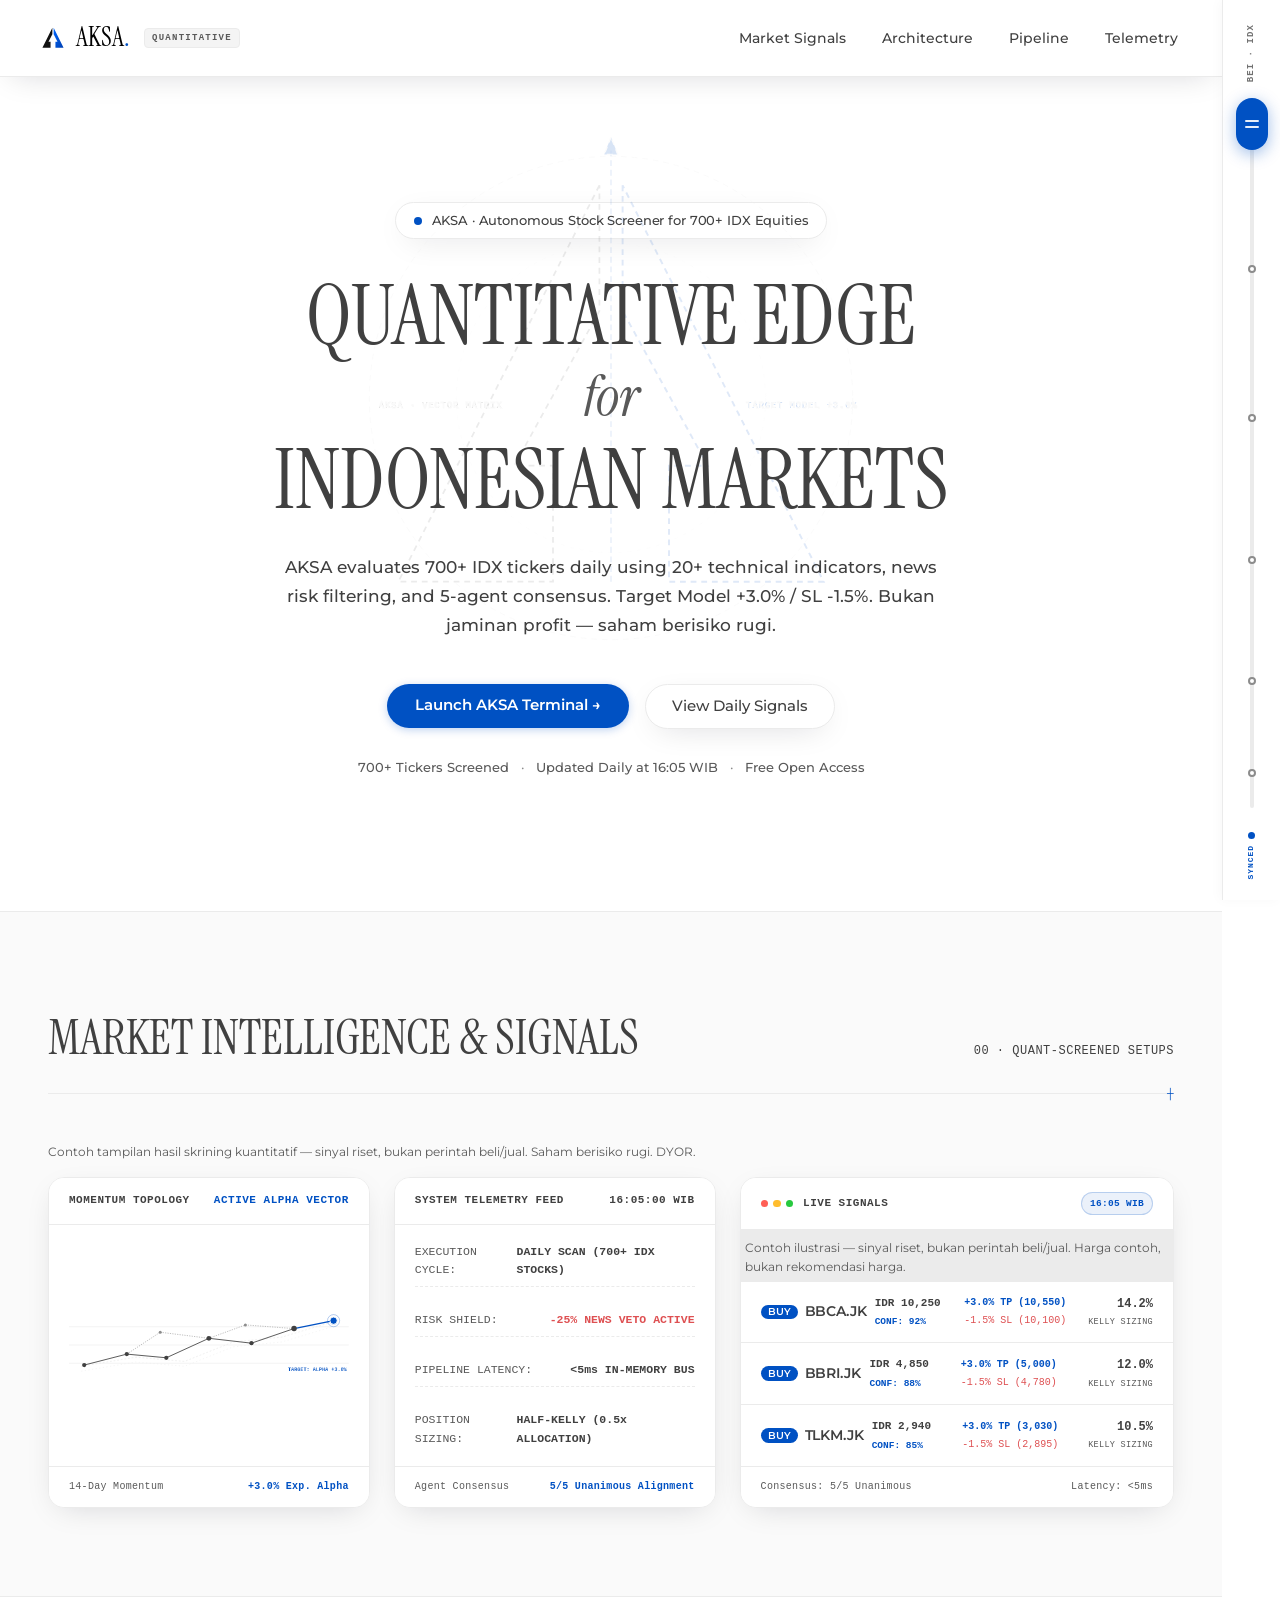
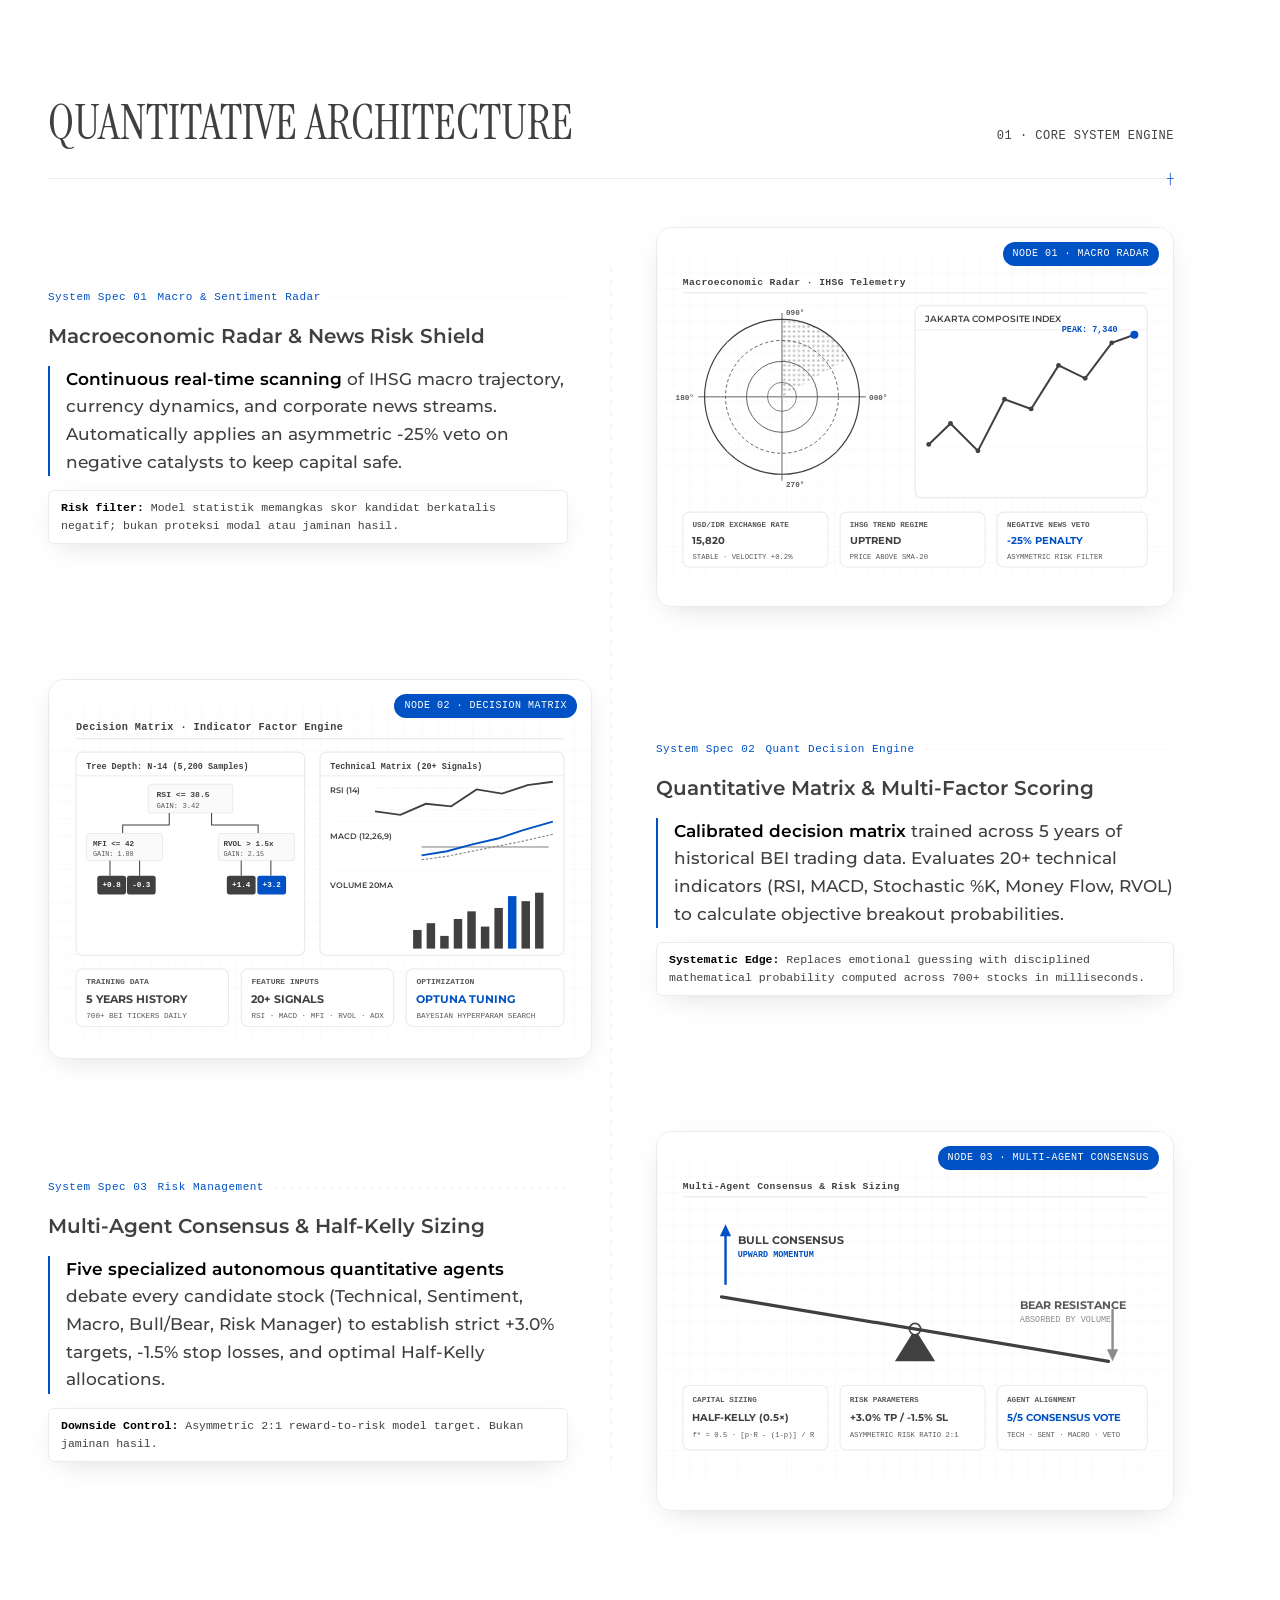
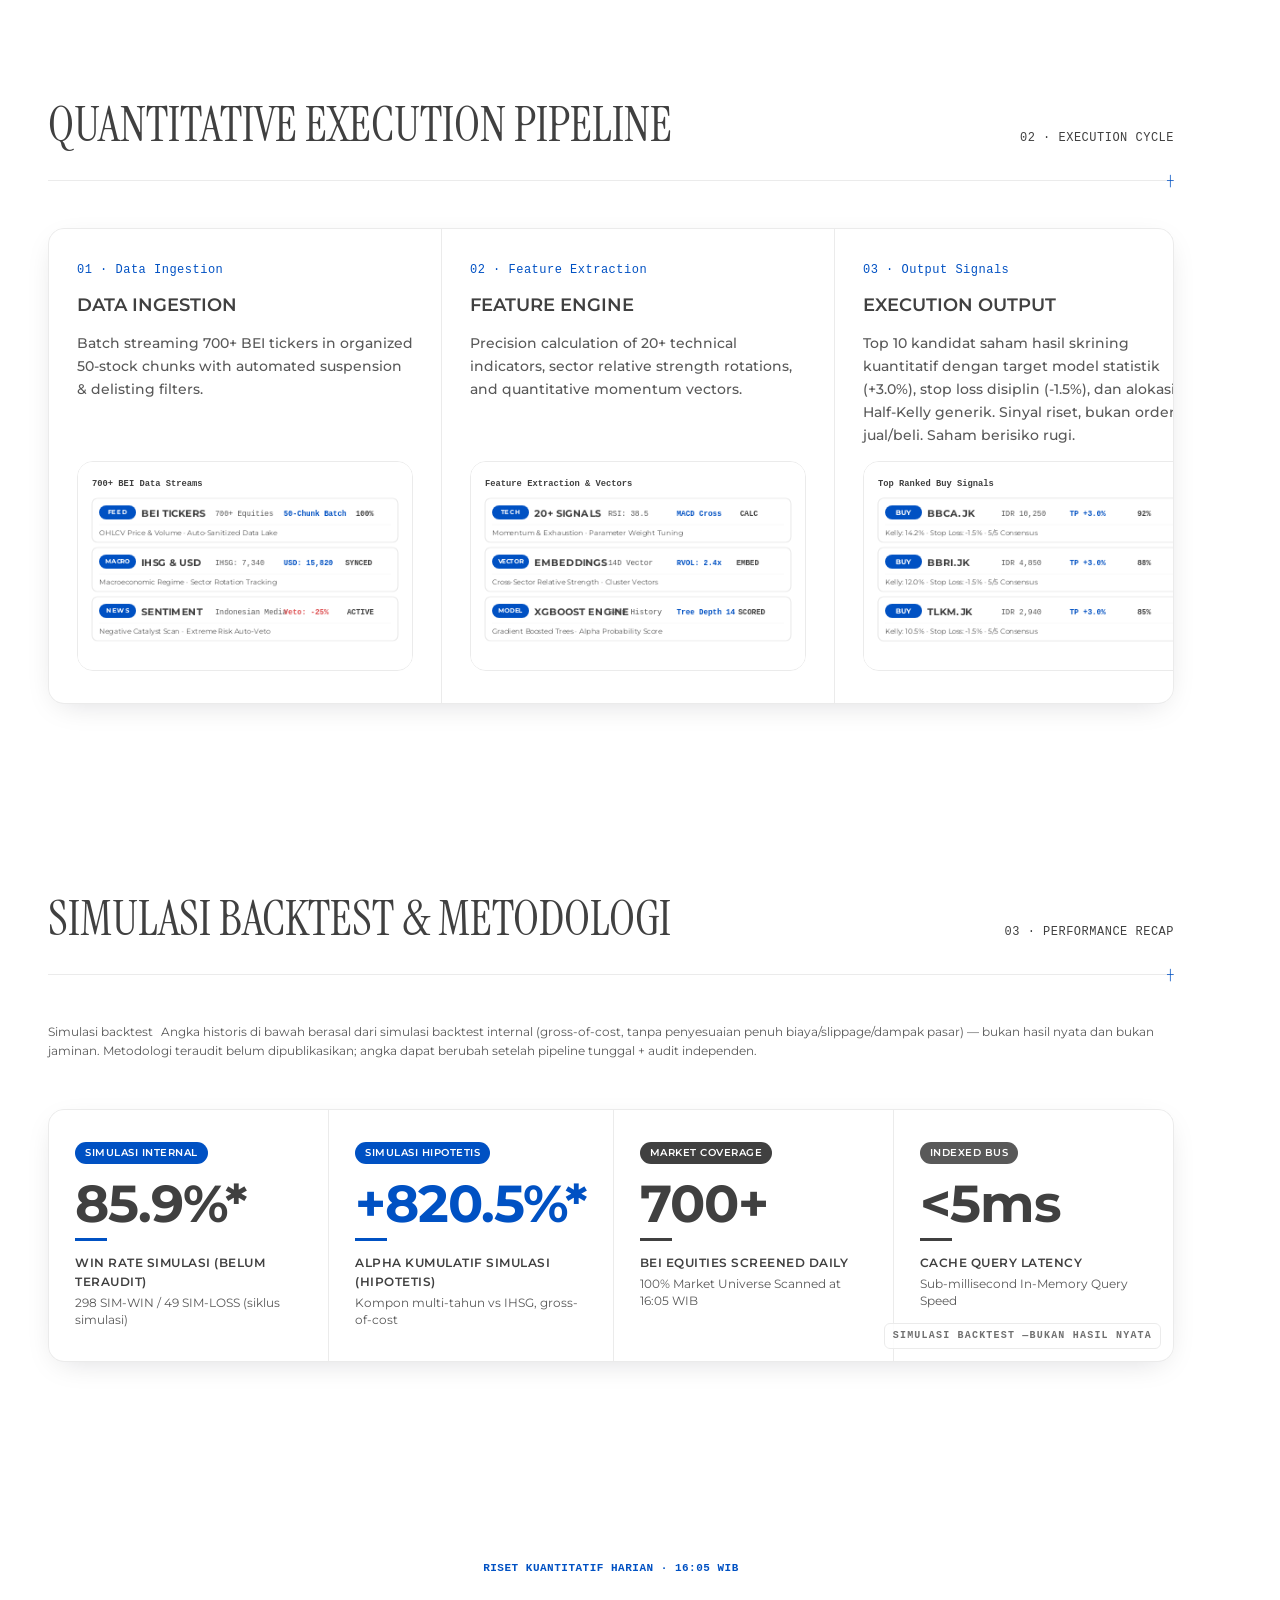
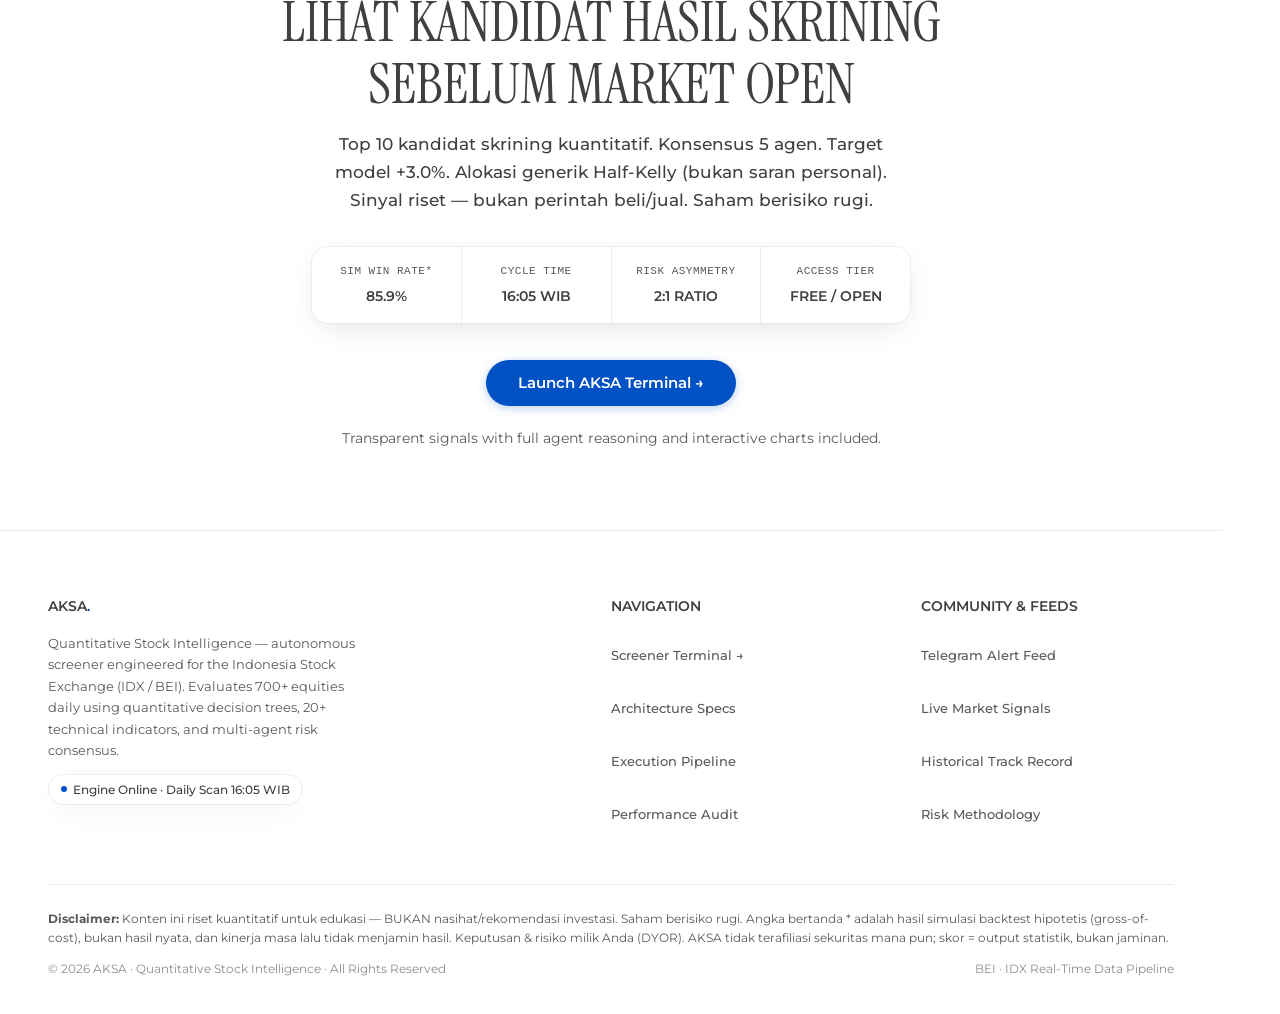
==== commit fa4b5cd6: "fix(ui): remove Launch Terminal button from top navbar" ====
--- a/dashboard/frontend/index.html
+++ b/dashboard/frontend/index.html
@@ -770,7 +770,7 @@
             gap: 28px;
             font-weight: 500;
             margin-left: auto;
-            margin-right: 28px;
+            margin-right: 0;
         }
 
         .nav-link {
@@ -2671,13 +2671,8 @@
                 <a href="#features" class="nav-link">Architecture</a>
                 <a href="#pipeline" class="nav-link">Pipeline</a>
                 <a href="#performance" class="nav-link">Telemetry</a>
-                <a href="dashboard.html" class="nav-cta-drawer">Launch Terminal →</a>
             </div>
             <div class="nav-actions-wrap">
-                <a href="dashboard.html" class="nav-cta">
-                    <span class="nav-cta-text-full">Launch Terminal →</span>
-                    <span class="nav-cta-text-mobile">Terminal →</span>
-                </a>
                 <button class="nav-mobile-toggle" id="navMobileToggle" aria-label="Toggle navigation menu" aria-expanded="false">
                     <span class="hamburger-bar"></span>
                     <span class="hamburger-bar"></span>
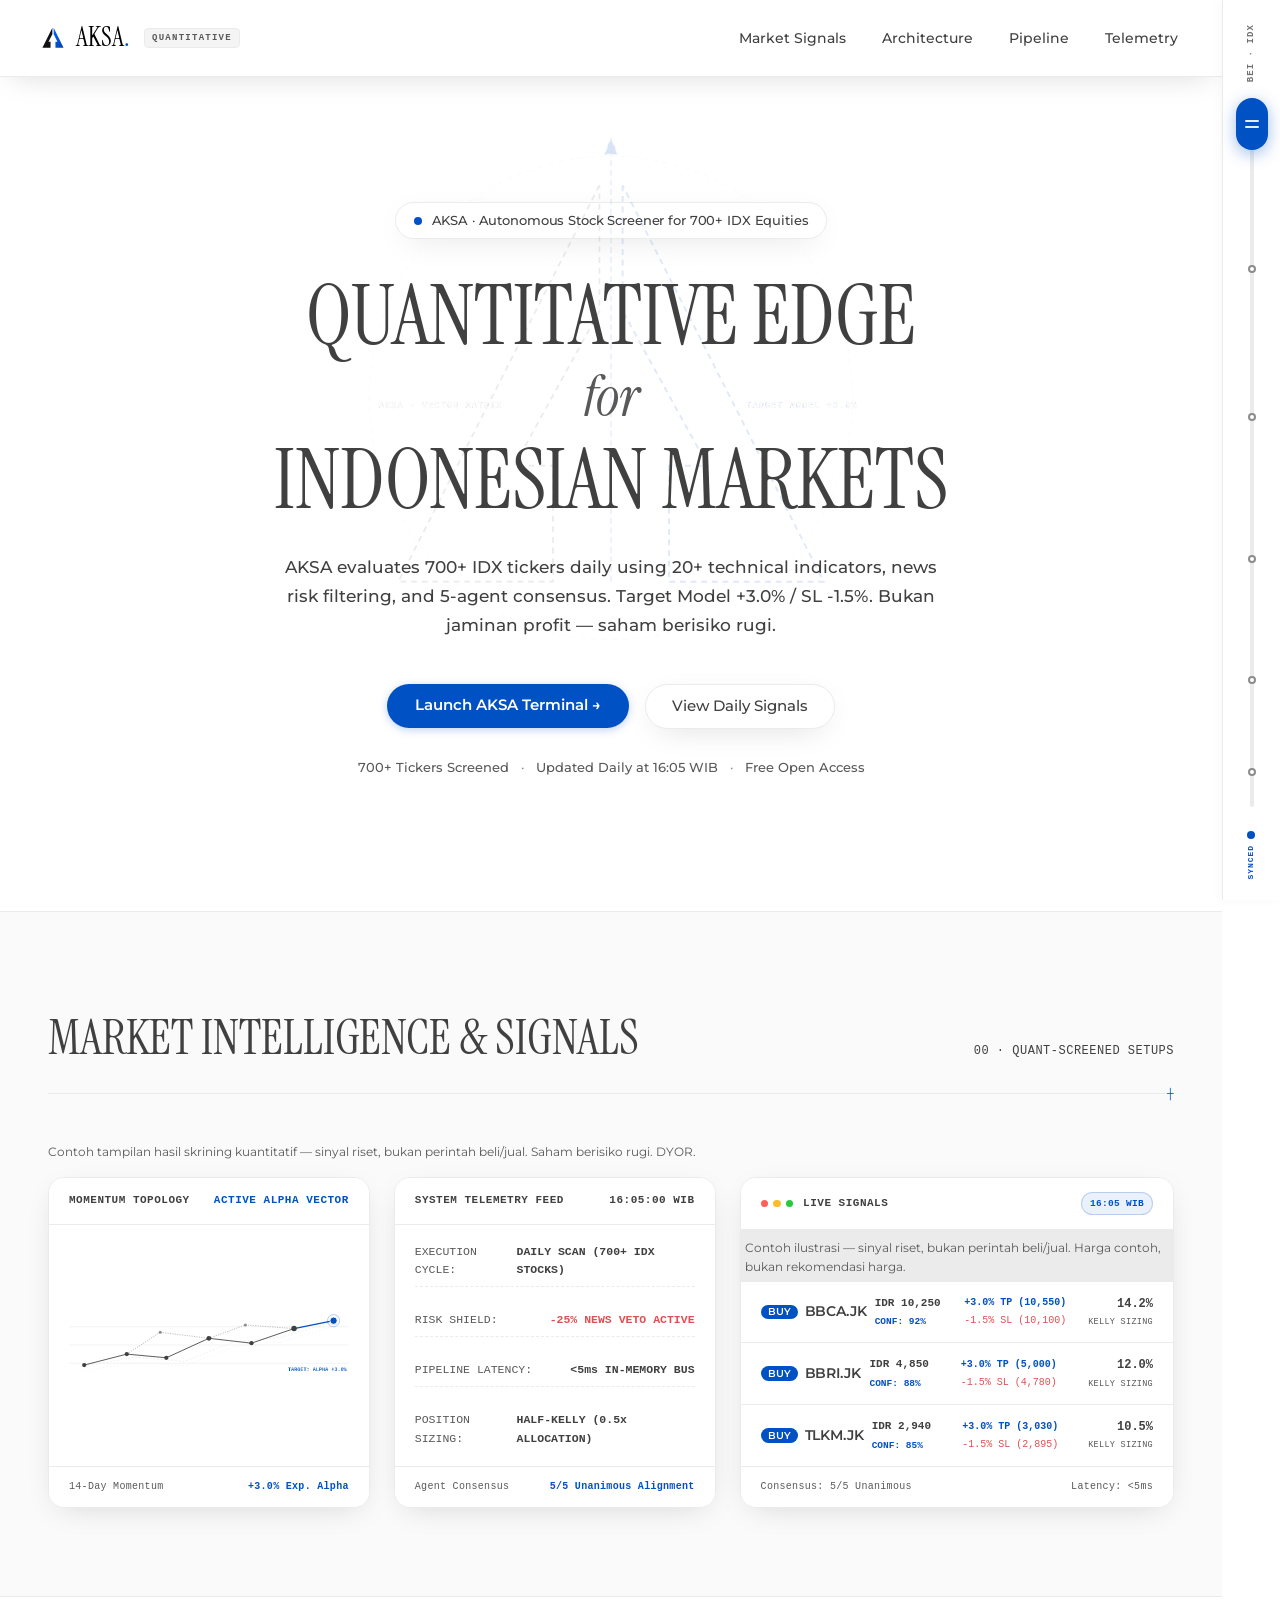
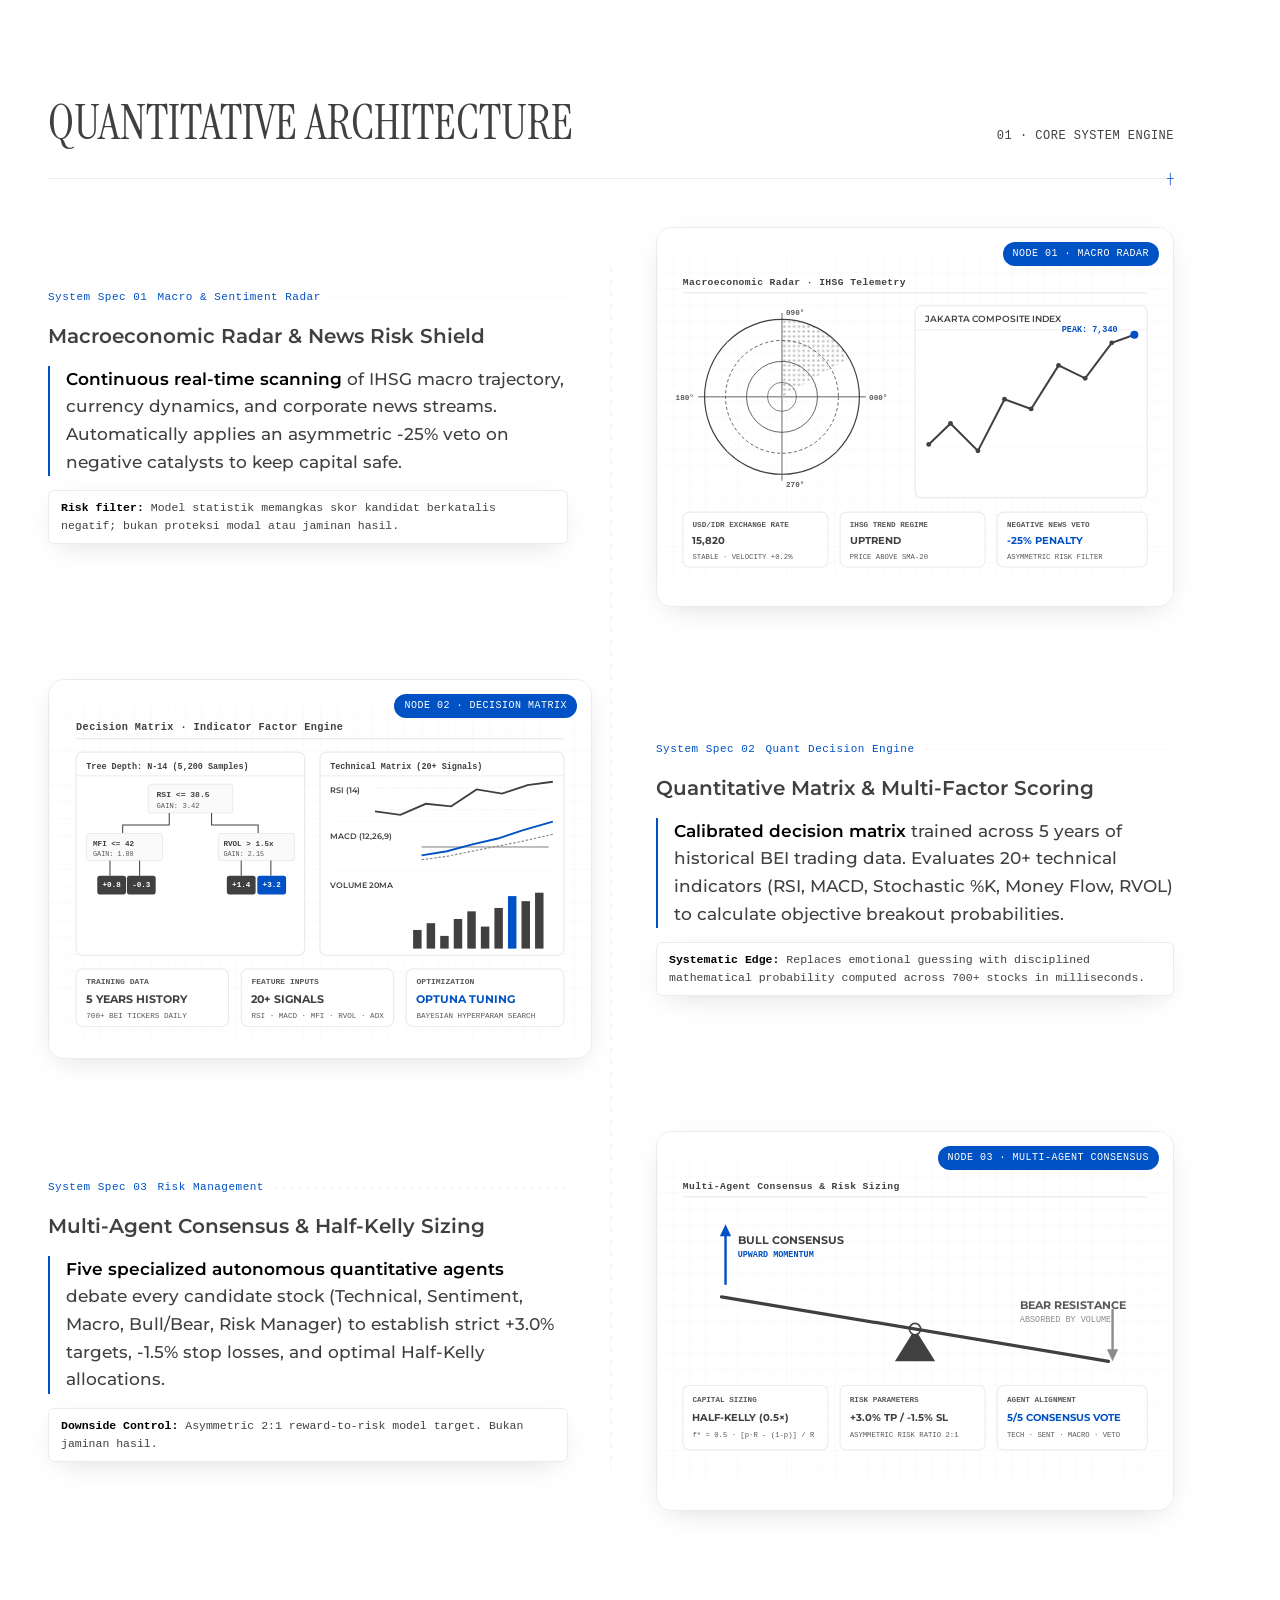
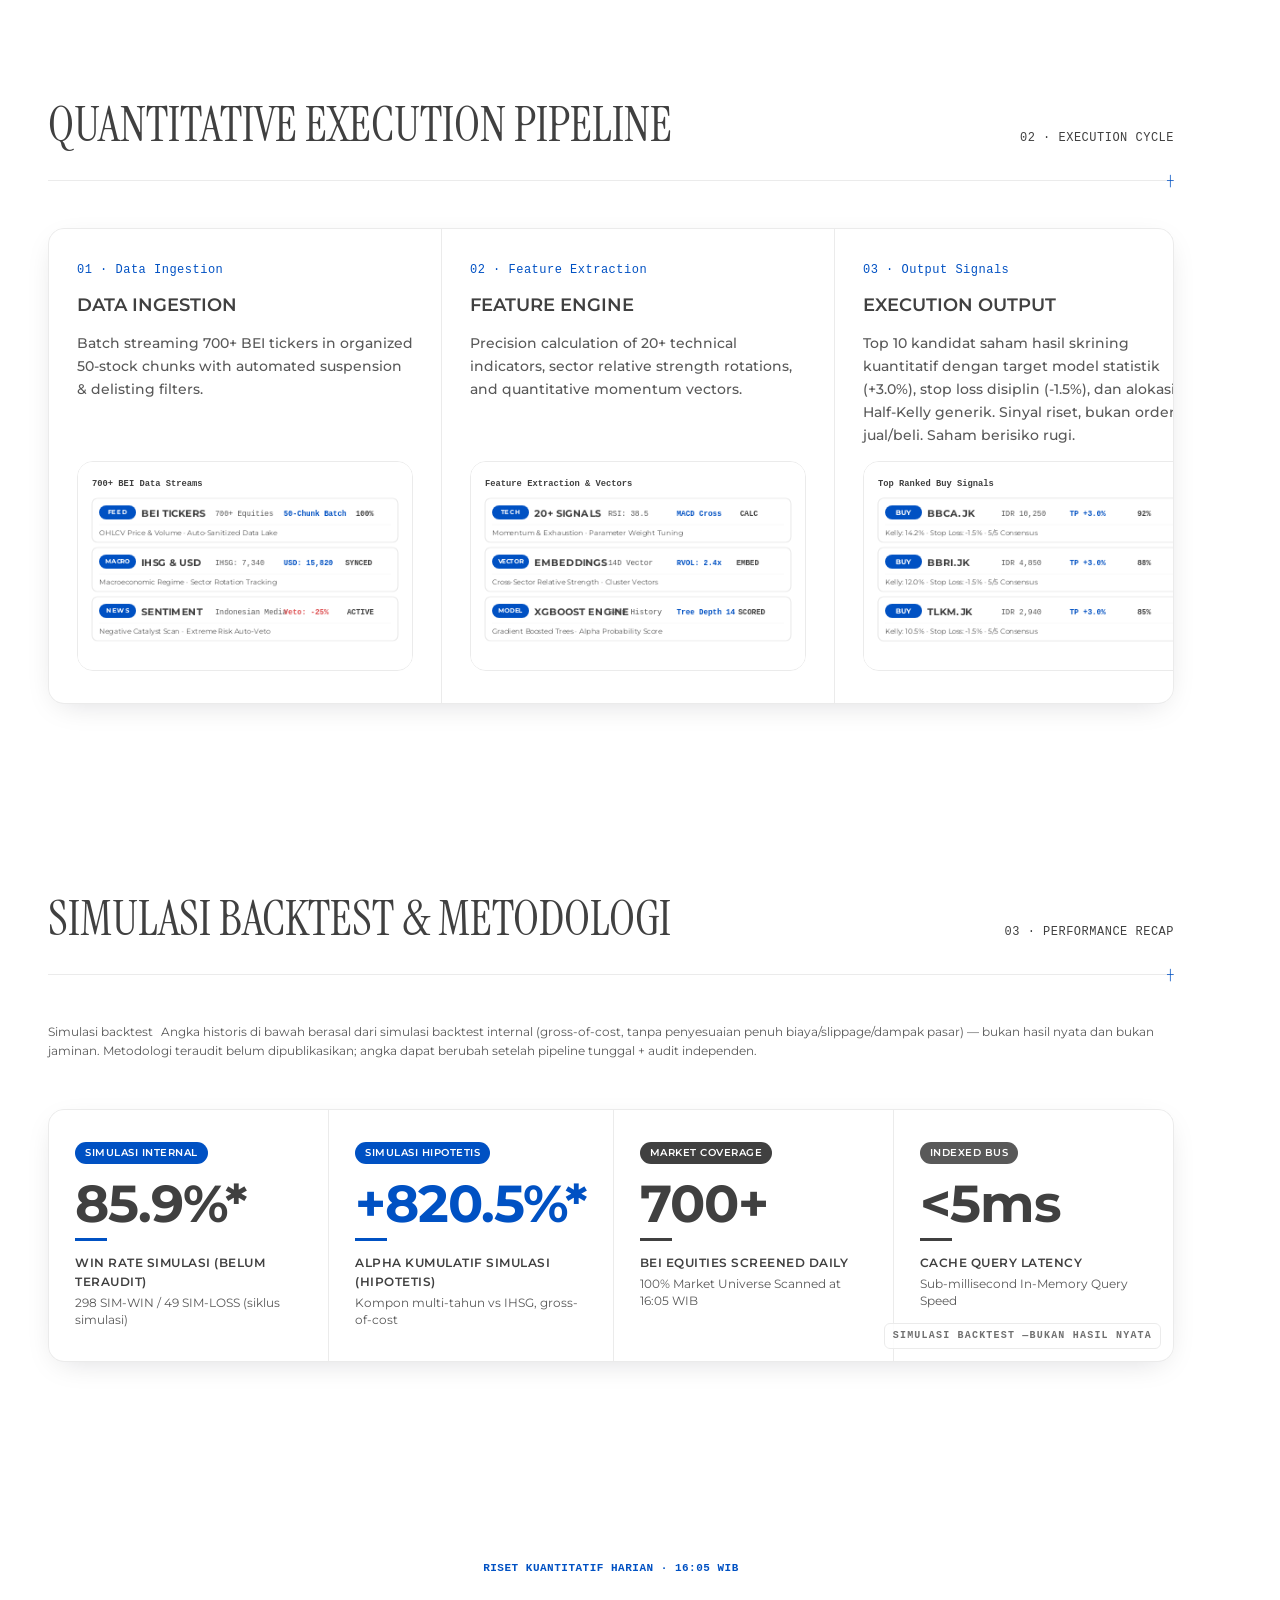
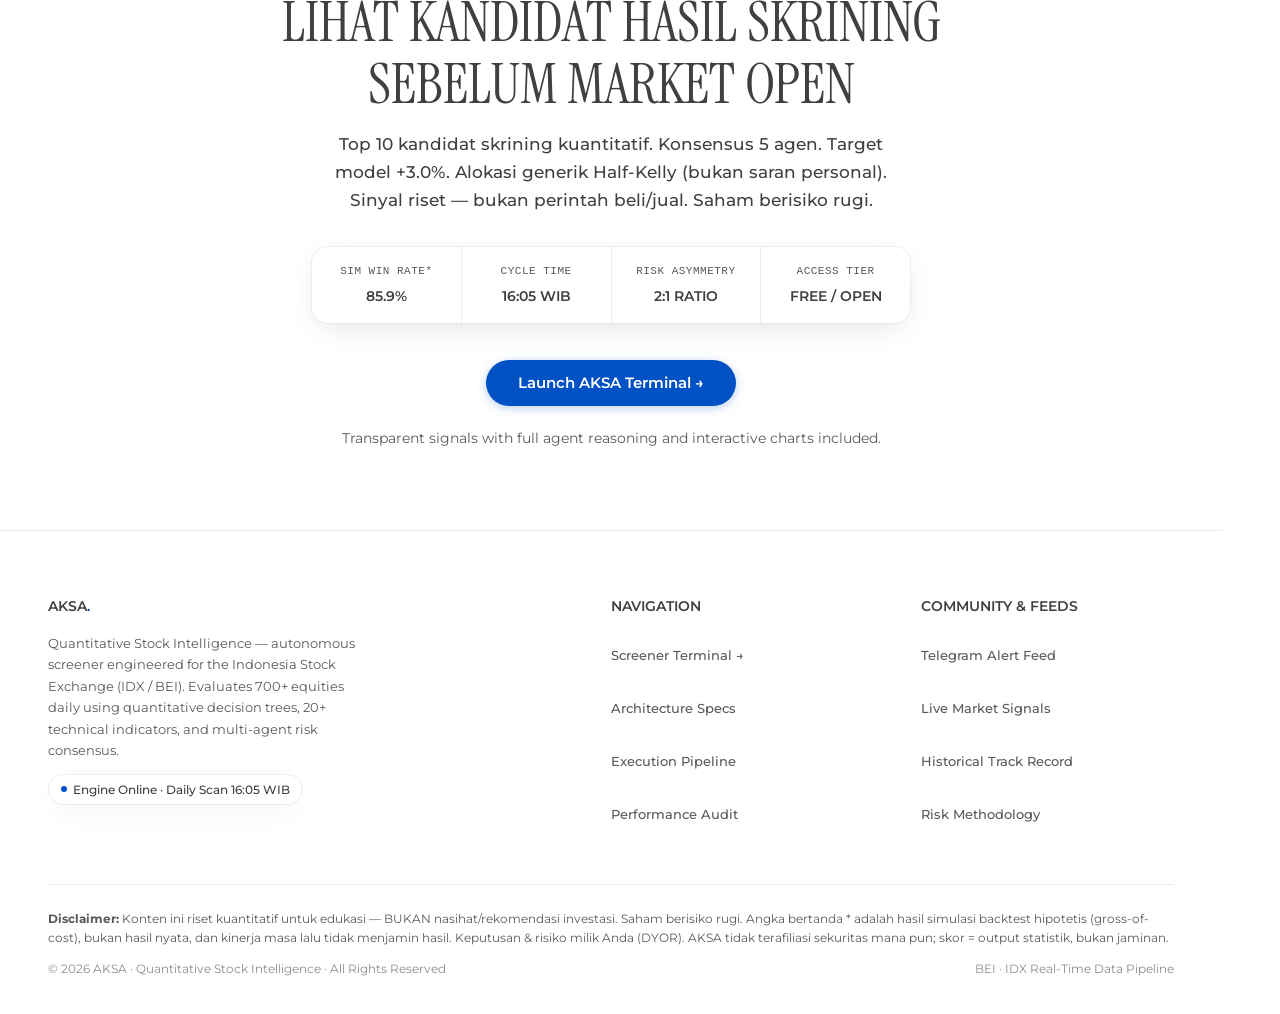
==== commit d92ba469: "fix(ui): critique dashboard 23/40 - tabel 8 kolom, glosarium ID, sesi WIB, lab simulasi, sizing" ====
--- a/dashboard/frontend/index.html
+++ b/dashboard/frontend/index.html
@@ -392,8 +392,8 @@
         }
 
         .spine-dot {
-            width: 7px;
-            height: 7px;
+            width: 8px;
+            height: 8px;
             background: var(--c-blue);
             border-radius: 50%;
             box-shadow: 0 0 0 0 rgba(0, 81, 195, 0.7);
@@ -2250,8 +2250,8 @@
                 gap: 8px;
             }
             .live-pulse-dot {
-                width: 7px;
-                height: 7px;
+                width: 8px;
+                height: 8px;
                 flex-shrink: 0;
             }
             .hero-title-wrap {
@@ -2631,6 +2631,13 @@
             .reveal {
                 opacity: 1 !important;
                 transform: none !important;
+            }
+        }
+        @media (prefers-reduced-motion: reduce) {
+            .live-pulse-dot,
+            .spine-dot,
+            .spine-thumb {
+                animation: none !important;
             }
         }
     </style>
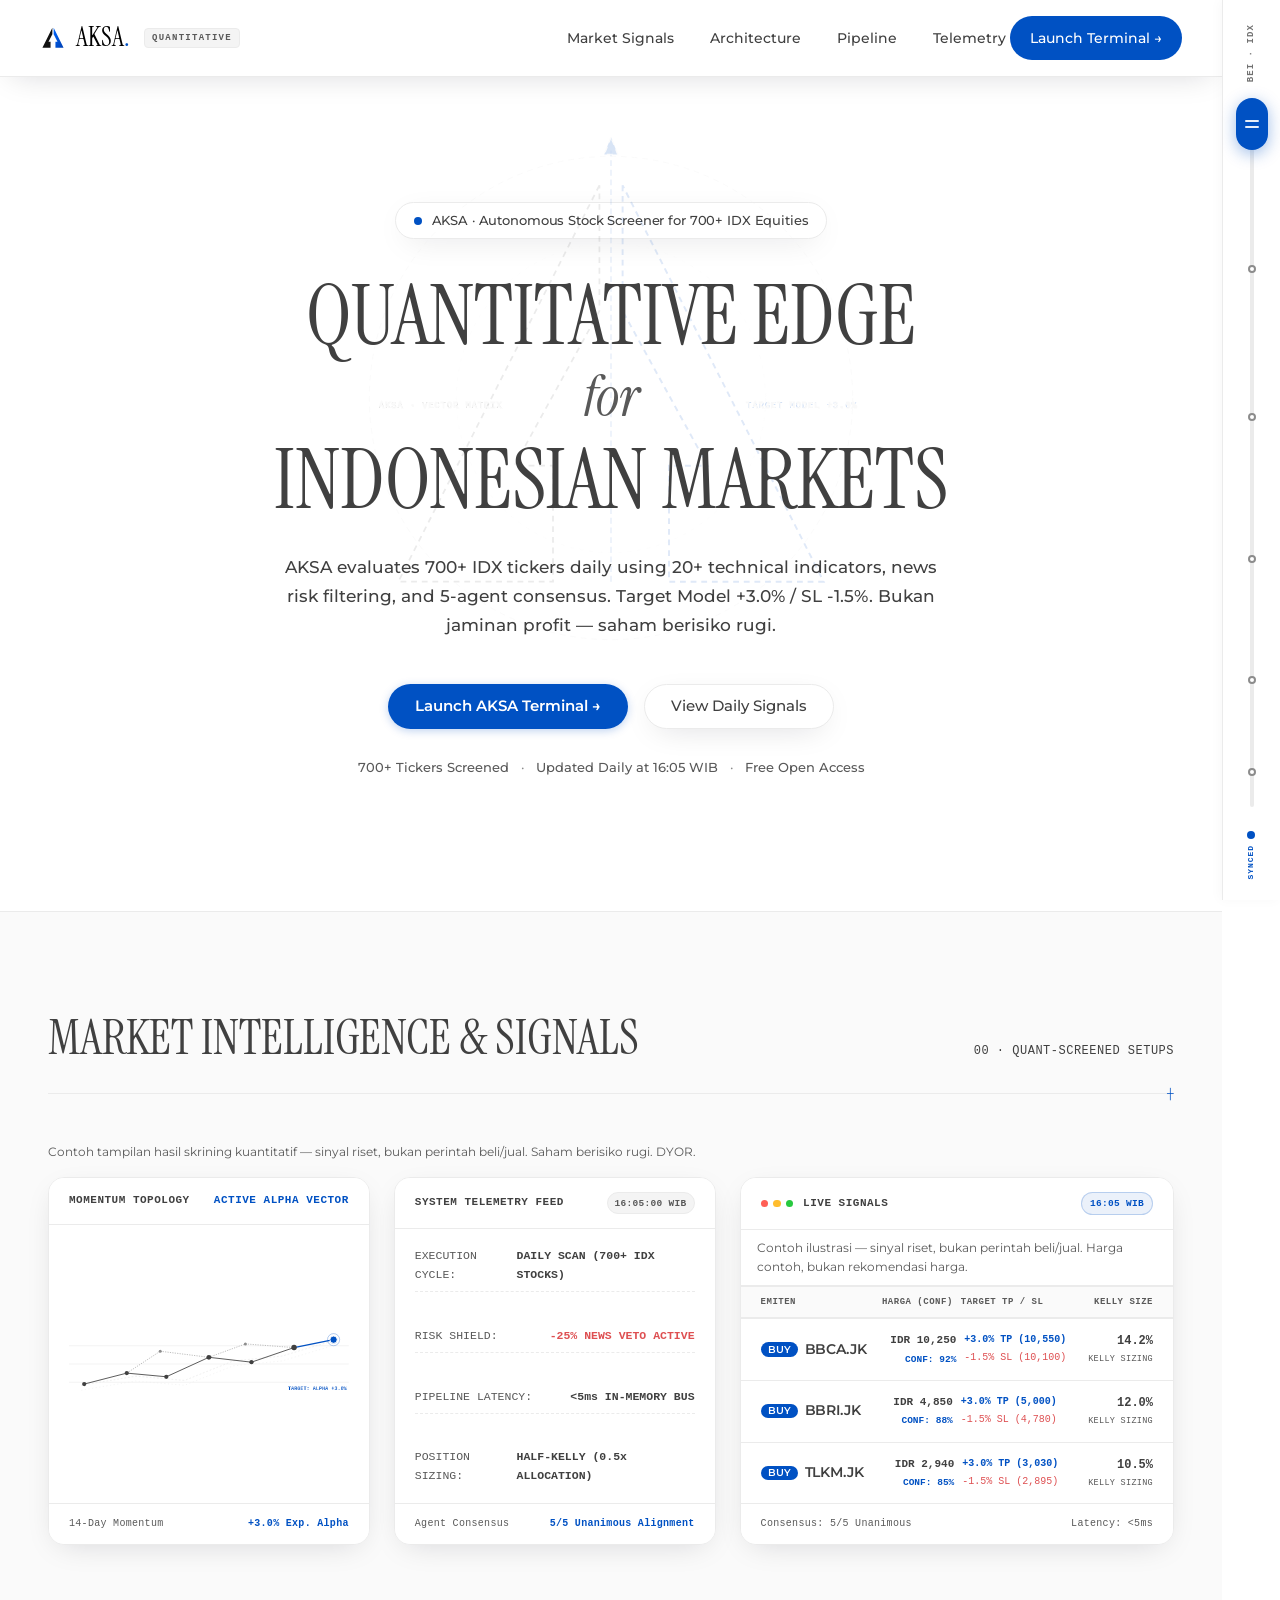
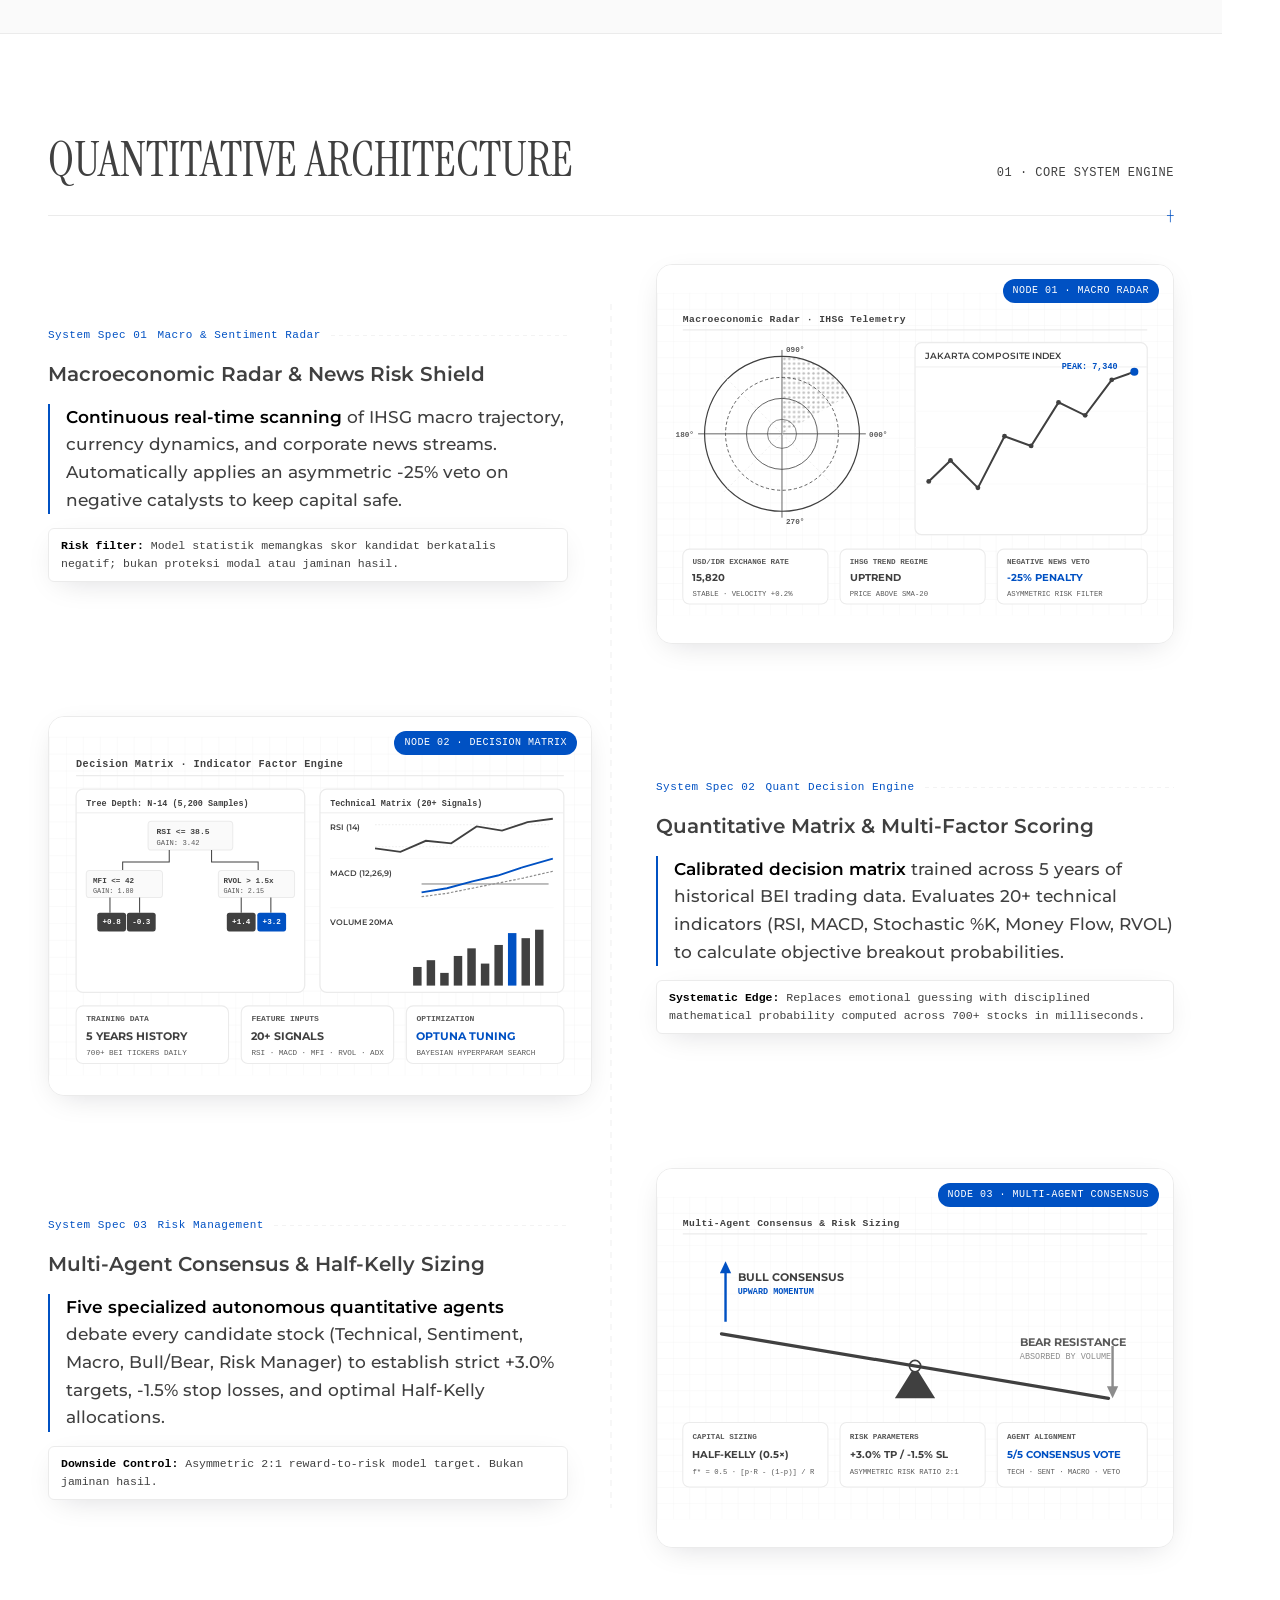
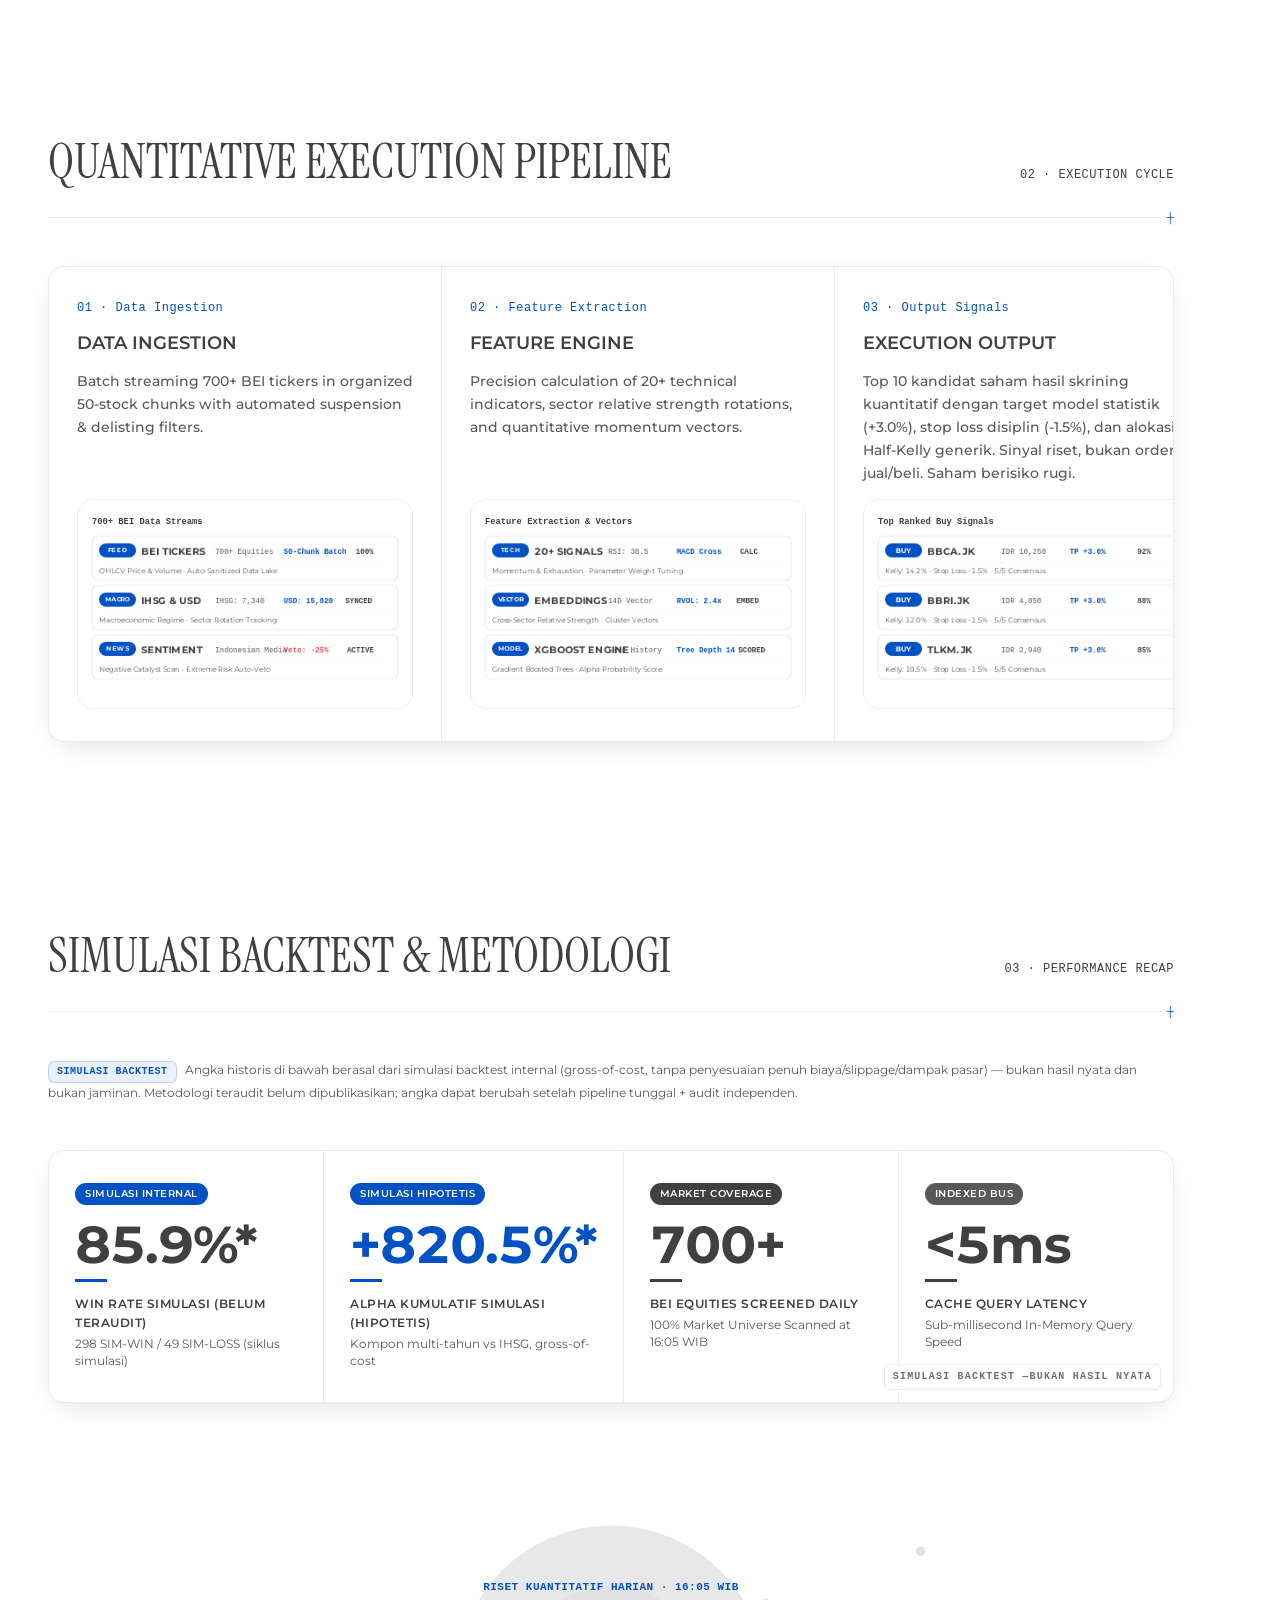
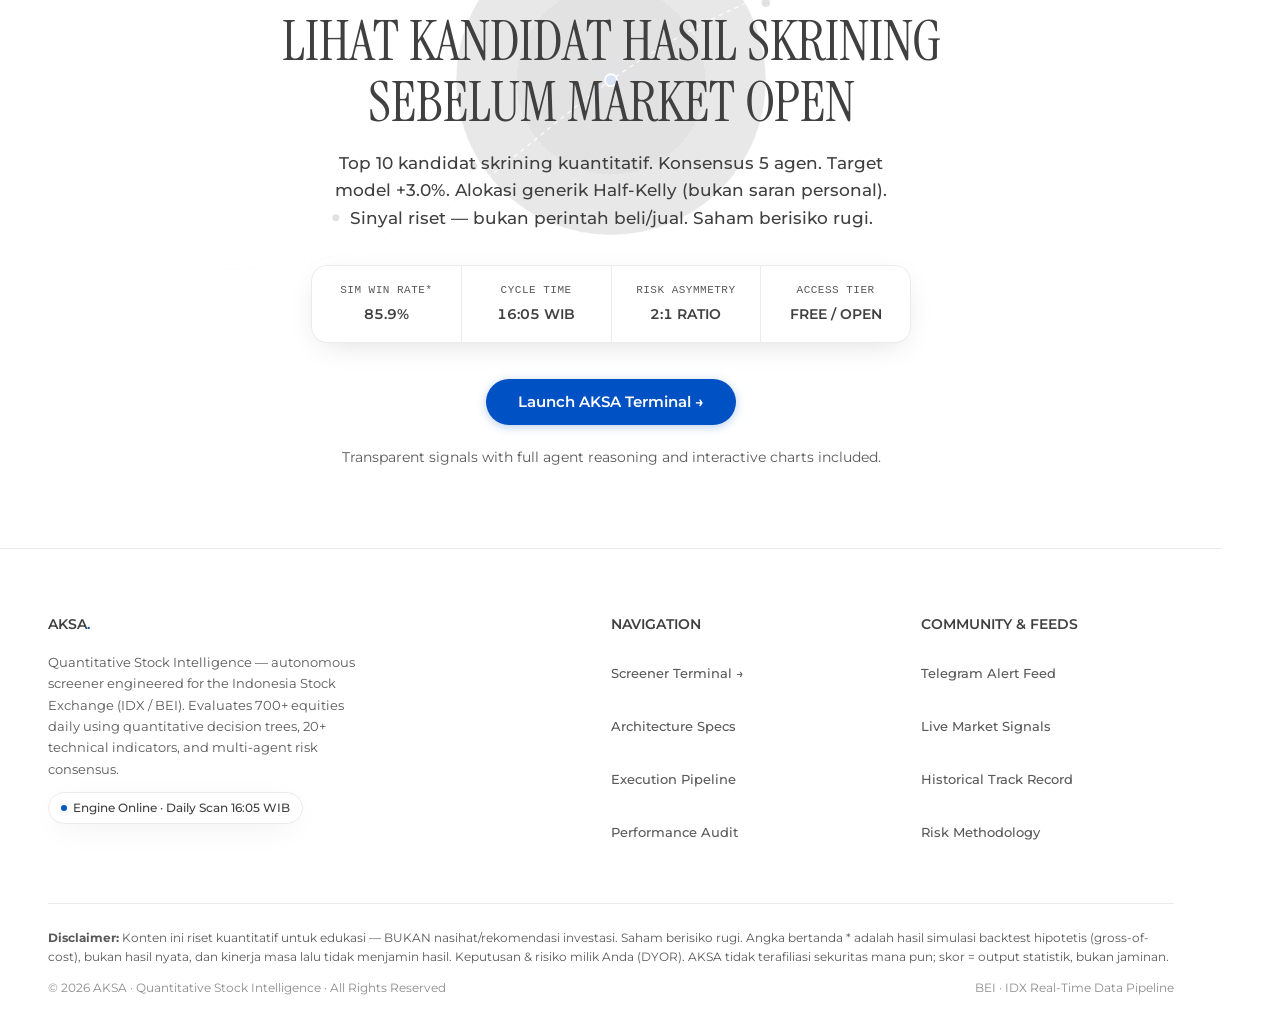
==== commit d0bae121: "fix(ui): polish typography, alignment, and quant badges across landing and dashboard" ====
--- a/dashboard/frontend/index.html
+++ b/dashboard/frontend/index.html
@@ -52,15 +52,15 @@
             --c-live: #0051C3;
 
             /* Typography */
-            --font-display: 'Instrument Serif', Georgia, serif;
+            --font-display: 'Instrument Serif', 'Times New Roman', 'Baskerville', 'Playfair Display', Georgia, serif;
             --font-sans: 'Montserrat', -apple-system, BlinkMacSystemFont, "Segoe UI", Roboto, sans-serif;
-            --font-mono: ui-monospace, SFMono-Regular, "SF Mono", Menlo, Courier, monospace;
+            --font-mono: ui-monospace, SFMono-Regular, "SF Mono", Menlo, Monaco, Consolas, "Liberation Mono", "Courier New", monospace;
 
             /* Radius Tokens */
             --radius-sharp: 6px;
             --radius-default: 16px;
             --radius-card: 16px;
-            --radius-pill: 3.36e+07px;
+            --radius-pill: 9999px;
 
             /* Helin Elevation Shadows */
             --shadow-sm: rgba(0, 13, 30, 0.18) 0px 8px 32px -12px;
@@ -306,7 +306,7 @@
         /* Tooltip for Section Pip */
         .spine-pip .pip-tooltip {
             position: absolute;
-            right: 22px;
+            right: calc(100% + 8px);
             top: 50%;
             transform: translateY(-50%) translateX(6px);
             background: #1C1C1C;
@@ -431,7 +431,8 @@
         }
 
         /* Ambient Vector Background for CTA */
-        .cta-ambient-bg {
+        .cta-ambient-bg,
+        .cta-trajectory-bg {
             position: absolute;
             top: 0;
             left: 50%;
@@ -1049,9 +1050,11 @@
             font-size: 14.5px;
             font-weight: 600;
             letter-spacing: 0px;
-            padding: 13px 28px;
+            padding: 13px 26px;
+            min-height: 46px;
+            box-sizing: border-box;
             border-radius: var(--radius-pill);
-            border: none;
+            border: 1px solid transparent;
             box-shadow: 0 2px 8px rgba(0, 81, 195, 0.25);
             transition: background-color 0.2s var(--ease-inout), transform 0.2s var(--ease-inout), box-shadow 0.2s var(--ease-inout);
             cursor: pointer;
@@ -1084,6 +1087,8 @@
             font-weight: 500;
             letter-spacing: 0px;
             padding: 13px 26px;
+            min-height: 46px;
+            box-sizing: border-box;
             border-radius: var(--radius-pill);
             border: 1px solid var(--c-border);
             box-shadow: var(--shadow-sm);
@@ -1377,8 +1382,41 @@
         .sig-col-price {
             display: flex;
             flex-direction: column;
+            align-items: flex-end;
+            text-align: right;
             gap: 2px;
             white-space: nowrap;
+        }
+
+        .telemetry-clock {
+            font-family: var(--font-mono);
+            font-size: 9.5px;
+            font-weight: 600;
+            color: var(--c-muted);
+            letter-spacing: 0.3px;
+            background: #F4F4F4;
+            border: 1px solid var(--c-border);
+            padding: 2.5px 7px;
+            border-radius: var(--radius-pill);
+        }
+
+        .sample-badge {
+            display: inline-block;
+            font-family: var(--font-mono);
+            font-size: 10px;
+            font-weight: 600;
+            letter-spacing: 0.5px;
+            text-transform: uppercase;
+            padding: 2px 8px;
+            border-radius: var(--radius-sharp);
+            background: rgba(0, 81, 195, 0.08);
+            color: var(--c-blue);
+            border: 1px solid rgba(0, 81, 195, 0.2);
+        }
+
+        .sig-val, .sig-score, .sig-tp, .sig-sl, .sig-sizing-val, .m-val, .cta-proof-v, .pipe-visual text, .t-v {
+            font-variant-numeric: tabular-nums;
+            font-feature-settings: "tnum";
         }
 
         .sig-val {
@@ -2678,8 +2716,13 @@
                 <a href="#features" class="nav-link">Architecture</a>
                 <a href="#pipeline" class="nav-link">Pipeline</a>
                 <a href="#performance" class="nav-link">Telemetry</a>
+                <a href="dashboard.html" class="nav-cta-drawer">Launch AKSA Terminal →</a>
             </div>
             <div class="nav-actions-wrap">
+                <a href="dashboard.html" class="nav-cta">
+                    <span class="nav-cta-text-full">Launch Terminal →</span>
+                    <span class="nav-cta-text-mobile">Terminal</span>
+                </a>
                 <button class="nav-mobile-toggle" id="navMobileToggle" aria-label="Toggle navigation menu" aria-expanded="false">
                     <span class="hamburger-bar"></span>
                     <span class="hamburger-bar"></span>
@@ -2877,8 +2920,15 @@
                     </div>
 
                     <div class="terminal-signal-list">
-                        <p class="legal-microcopy" style="padding:8px 4px 4px">Contoh ilustrasi — sinyal riset, bukan
-                            perintah beli/jual. Harga contoh, bukan rekomendasi harga.</p>
+                        <div style="background:#FFFFFF; padding:8px 16px; border-bottom:1px solid var(--c-border);">
+                            <p class="legal-microcopy" style="margin:0;">Contoh ilustrasi — sinyal riset, bukan perintah beli/jual. Harga contoh, bukan rekomendasi harga.</p>
+                        </div>
+                        <div class="terminal-signal-header" style="background:#FAFAFA; padding:8px 20px; display:grid; grid-template-columns:1.15fr 0.95fr 1.25fr 0.85fr; gap:8px; font-family:var(--font-mono); font-size:9px; font-weight:600; color:var(--c-muted); letter-spacing:0.5px; border-bottom:1px solid var(--c-border); text-transform:uppercase;">
+                            <span>Emiten</span>
+                            <span style="text-align:right">Harga (Conf)</span>
+                            <span>Target TP / SL</span>
+                            <span style="text-align:right">Kelly Size</span>
+                        </div>
                         <!-- Signal 1 -->
                         <div class="terminal-signal-row">
                             <div class="sig-col-ticker">
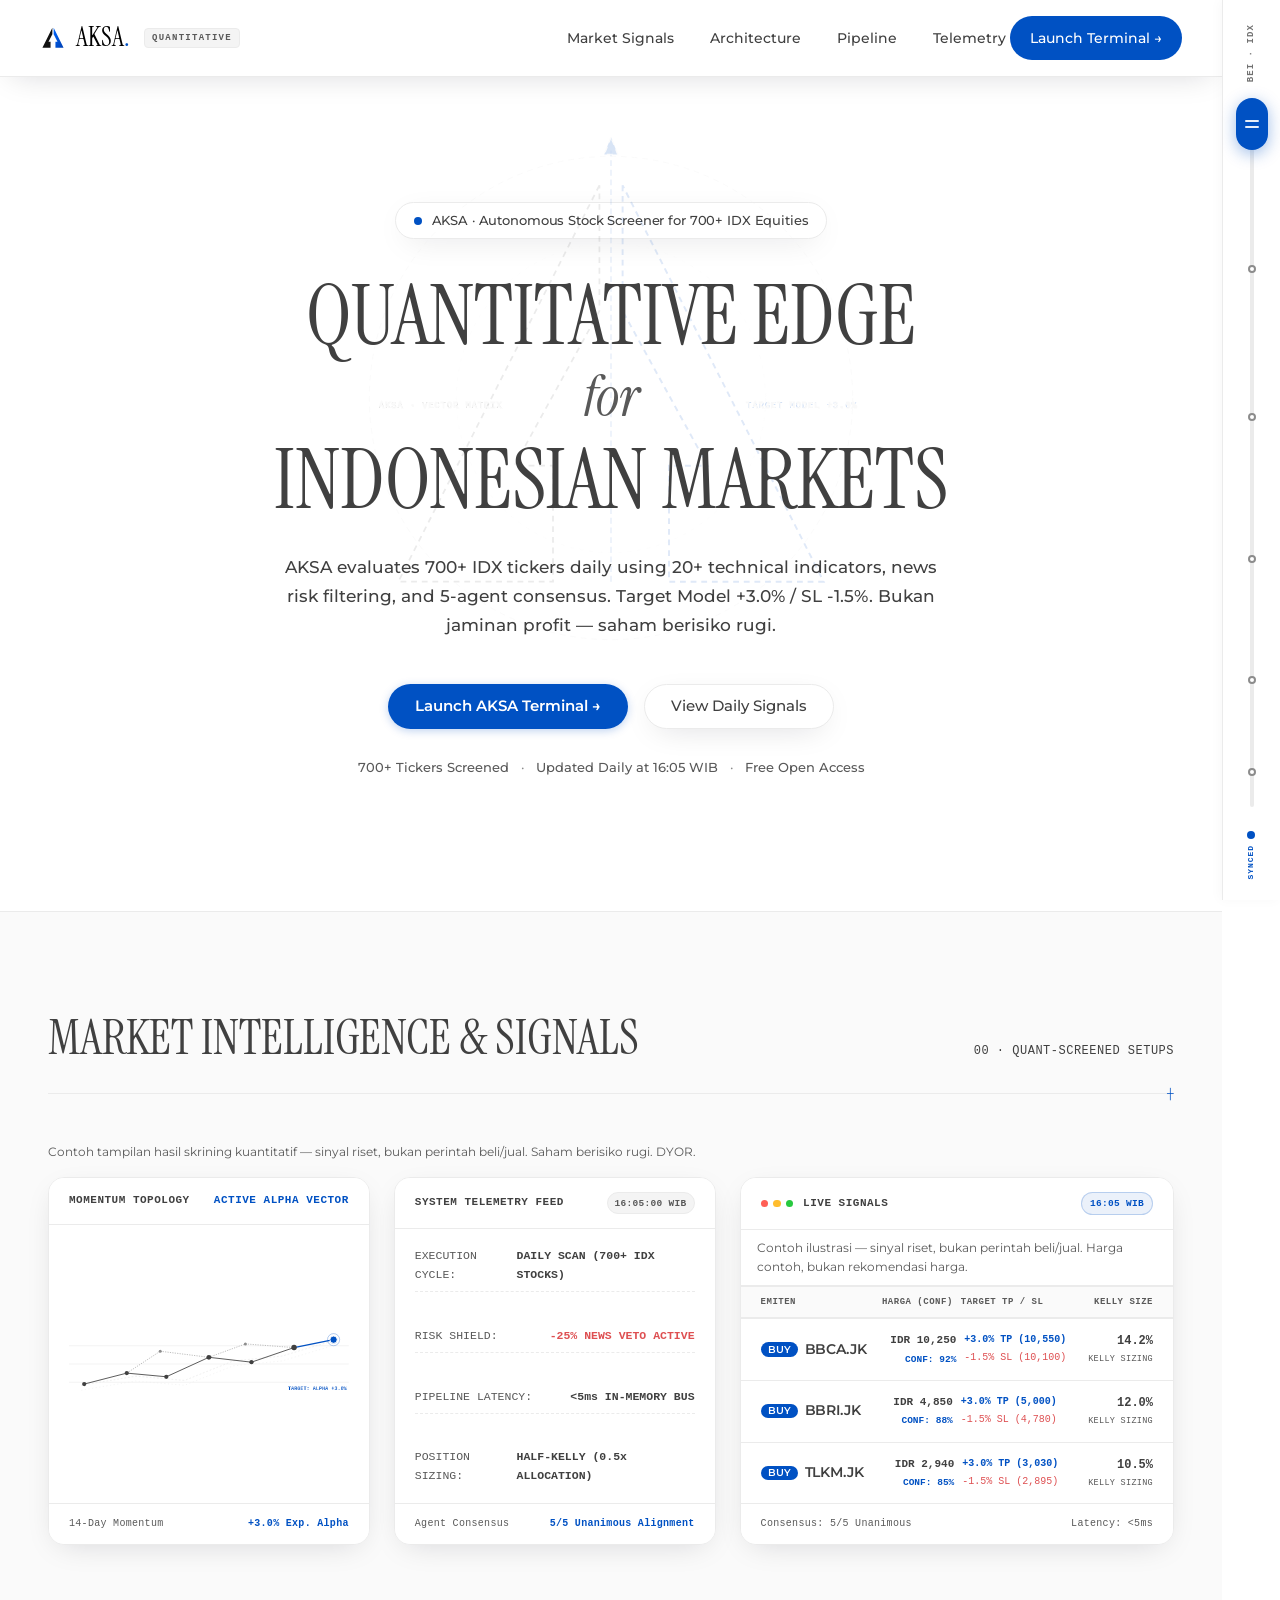
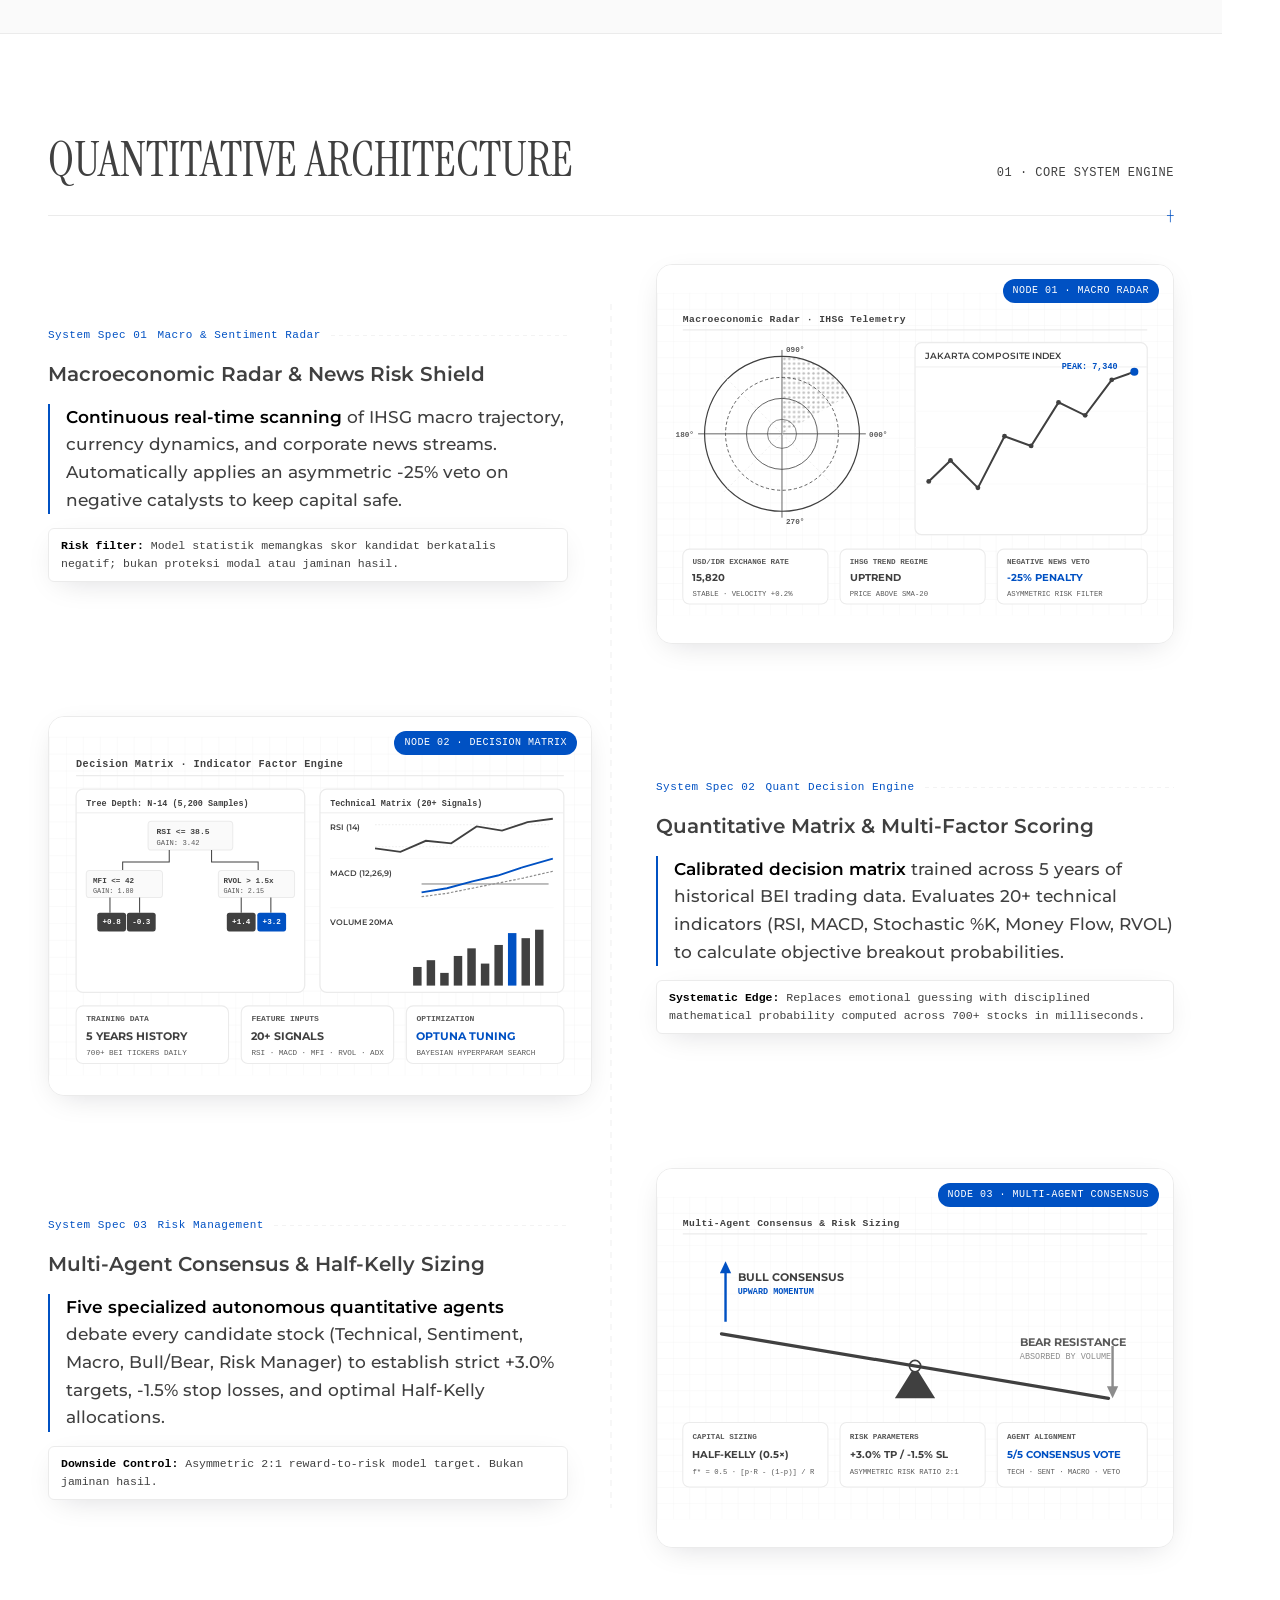
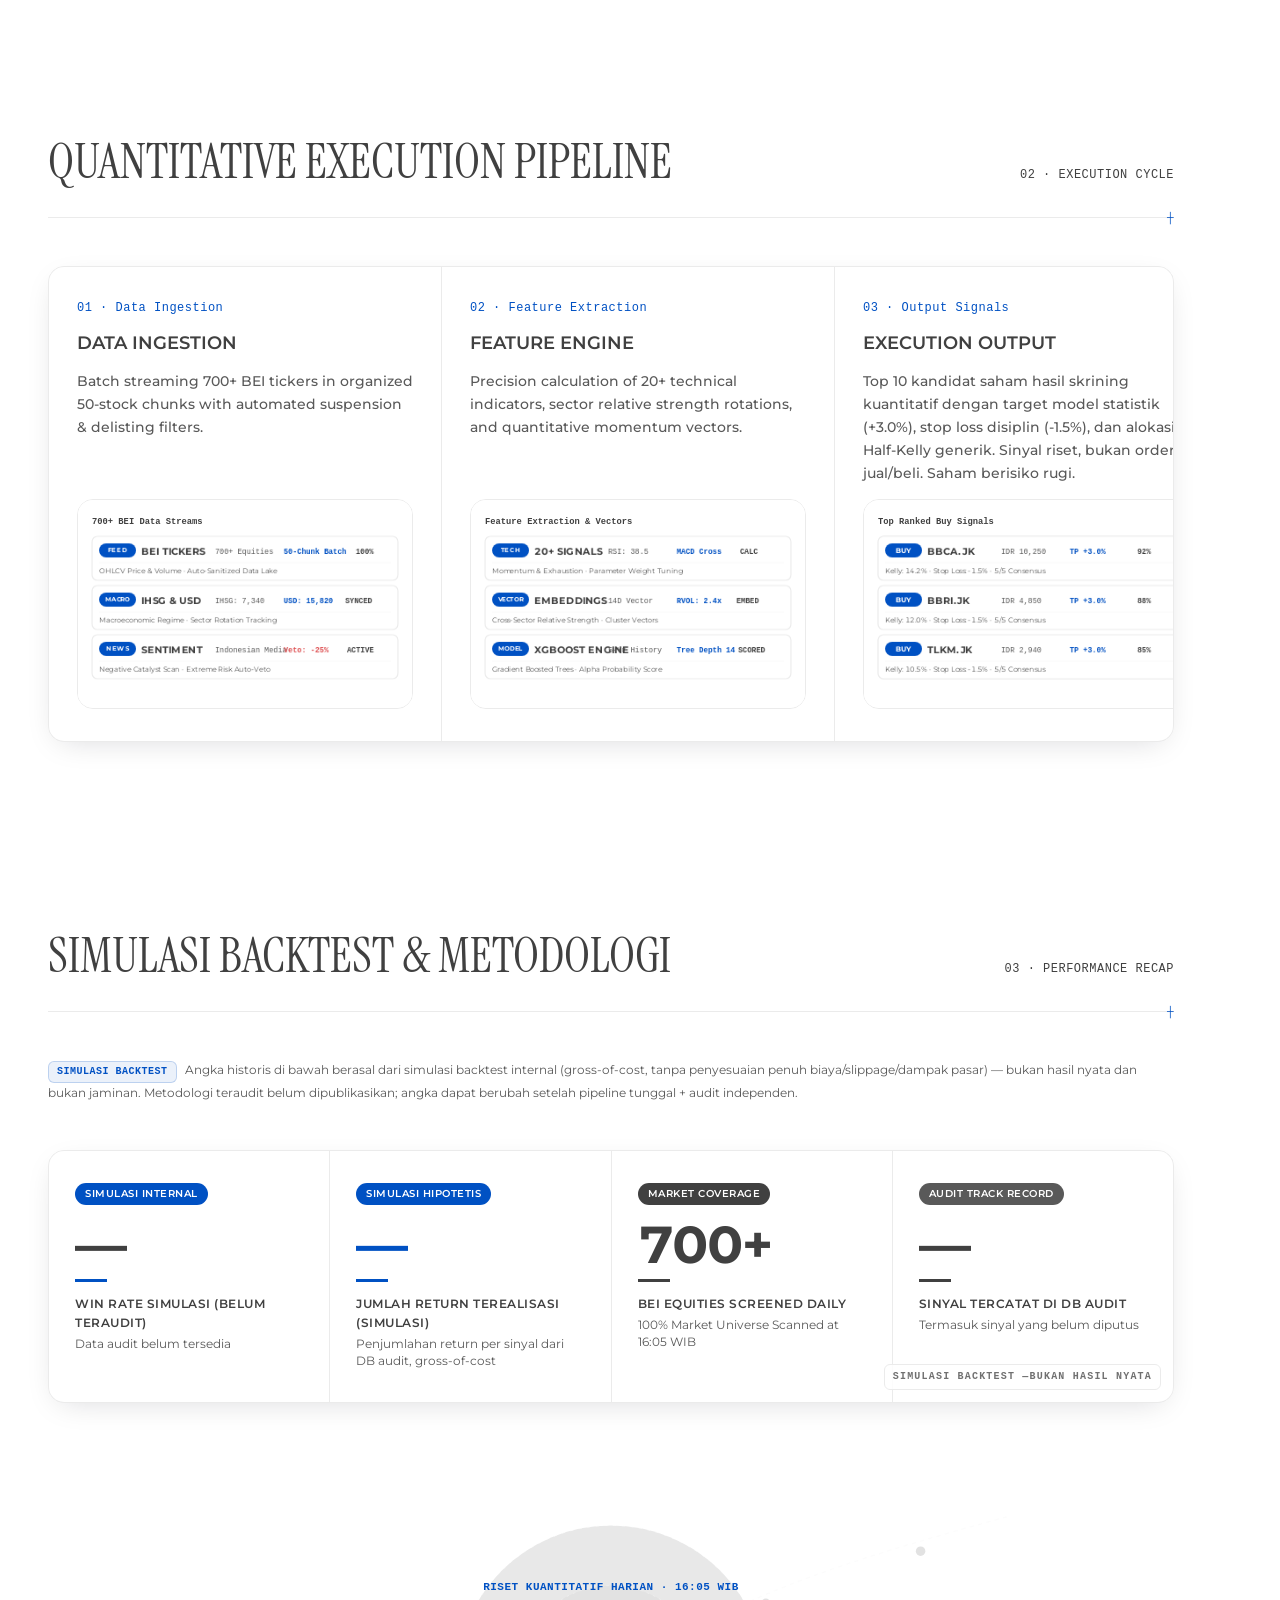
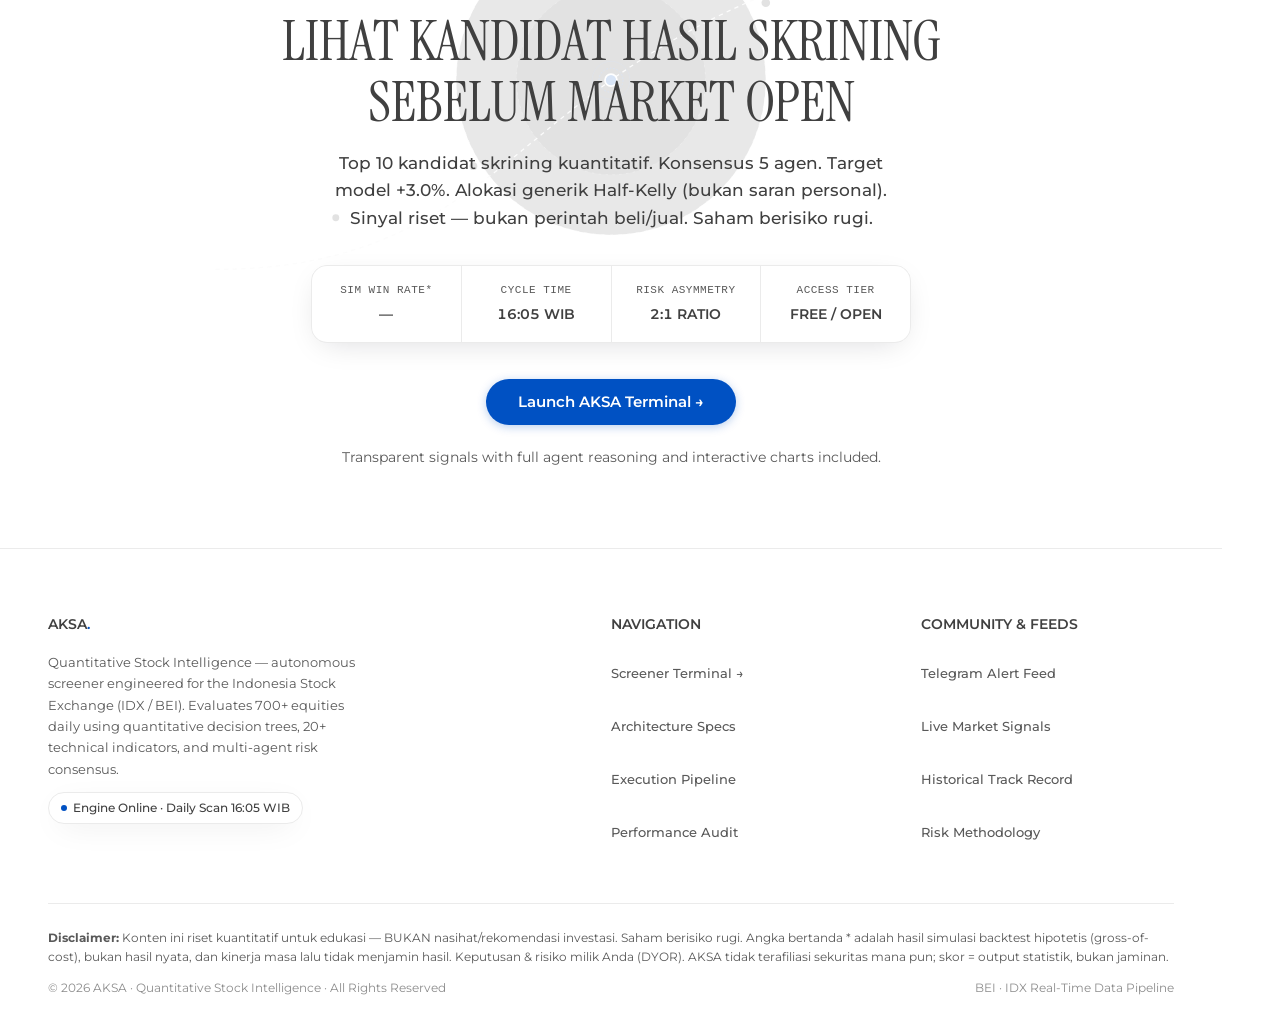
==== commit 0f7e1f53: "fix(frontend): cache busting tanpa ?v=, umur data jujur, angka landing dari API `style.css?v=25` dan" ====
--- a/dashboard/frontend/index.html
+++ b/dashboard/frontend/index.html
@@ -14,2671 +14,8 @@
     <link
         href="https://fonts.googleapis.com/css2?family=Instrument+Serif:ital@0;1&family=Montserrat:ital,wght@0,300;0,400;0,500;0,600;0,700;1,400;1,500&display=swap"
         rel="stylesheet">
-    <style>
-        /* ============================================================
-           AKSA — Analisis Kuantitatif Saham · Autonomous Quantitative Screener Interface
-           Design System: Inspired by Helin
-           Palette: Neutral Gray #404040, Pure White #FFFFFF, Cobalt Blue #0051C3
-           Typography: Instrument Serif (Display), Montserrat (Body & UI)
-           ============================================================ */
-
-        :root {
-            /* KANONIK: --c-page #FFFFFF (page), --c-card #FFFFFF (kartu),
-               --c-bg band inset #FAFAFA. Selaras dengan css/style.css
-               (di sana band inset bernama --c-bg, kartu --c-surface). */
-            --c-page: #FFFFFF;
-            --c-bg: #FFFFFF;
-            --c-surface: #FAFAFA;
-            /* band inset (alias --c-bg di style.css) */
-            --c-card: #FFFFFF;
-            --c-terminal: #0A0A0A;
-            --c-ink: #404040;
-            --c-body: #404040;
-            --c-muted: #595959;
-            --c-light-muted: #8C8C8C;
-            --c-border: #EBEBEB;
-            --c-border-dark: #404040;
-            --c-border-terminal: #2A2A2A;
-            --c-line-connect: rgba(0, 81, 195, 0.15);
-
-            /* Primary Accent (Cobalt Blue) & Status */
-            --c-blue: #0051C3;
-            --c-blue-hover: #004099;
-            --c-blue-active: #003073;
-            --c-accent: #0051C3;
-            --c-red: #DE5052;
-            --c-green: #1B8A5A;
-            --c-sell: #DE5052;
-            --c-live: #0051C3;
-
-            /* Typography */
-            --font-display: 'Instrument Serif', 'Times New Roman', 'Baskerville', 'Playfair Display', Georgia, serif;
-            --font-sans: 'Montserrat', -apple-system, BlinkMacSystemFont, "Segoe UI", Roboto, sans-serif;
-            --font-mono: ui-monospace, SFMono-Regular, "SF Mono", Menlo, Monaco, Consolas, "Liberation Mono", "Courier New", monospace;
-
-            /* Radius Tokens */
-            --radius-sharp: 6px;
-            --radius-default: 16px;
-            --radius-card: 16px;
-            --radius-pill: 9999px;
-
-            /* Helin Elevation Shadows */
-            --shadow-sm: rgba(0, 13, 30, 0.18) 0px 8px 32px -12px;
-            --shadow-md: rgba(0, 13, 30, 0.22) 0px 12px 40px -16px;
-            --shadow-lg: rgba(0, 13, 30, 0.35) 0px 20px 60px -40px;
-            --shadow-xl: rgba(0, 13, 30, 0.45) 0px 20px 60px -30px;
-
-            --ease-inout: cubic-bezier(0.16, 1, 0.3, 1);
-        }
-
-        *,
-        *::before,
-        *::after {
-            margin: 0;
-            padding: 0;
-            box-sizing: border-box;
-        }
-
-        /* Scrollbar tetap visible (UX-01): indikator scroll jangan disembunyikan demi a11y. */
-        html {
-            scroll-padding-top: 80px;
-            background: var(--c-bg);
-            color: var(--c-ink);
-            scrollbar-width: thin;
-            scrollbar-color: #C9C9C9 transparent;
-        }
-
-        .section,
-        .section-live-intel,
-        .hero,
-        .cta-wrap {
-            scroll-margin-top: 80px;
-        }
-
-        /* Scrollbar WebKit: biarkan default terlihat (UX-01). Tanpa display:none. */
-
-        body {
-            font-family: var(--font-sans);
-            background: var(--c-bg);
-            color: var(--c-ink);
-            font-size: 14px;
-            line-height: 1.6;
-            -webkit-font-smoothing: antialiased;
-            overflow-x: clip;
-            display: flex;
-            min-height: 100vh;
-            opacity: 0;
-            transform: translateY(4px);
-            transition: opacity 0.4s ease, transform 0.4s ease;
-        }
-
-        body.page-loaded {
-            opacity: 1;
-            transform: translateY(0);
-        }
-
-        body.page-exiting {
-            opacity: 0;
-            transform: translateY(-4px);
-            transition: opacity 0.3s ease, transform 0.3s ease;
-        }
-
-        /* Fallback no-JS: tanpa JS, class page-loaded tidak pernah ditambahkan
-           sehingga body tetap opacity:0 (halaman blank permanen). Class no-js
-           dihapus oleh inline script satu baris tepat setelah <body> saat JS aktif. */
-        body.no-js {
-            opacity: 1 !important;
-            transform: none !important;
-        }
-
-        /* Elemen .reveal disembunyikan sampai IntersectionObserver (JS) menjalankannya.
-           Tanpa JS, tampilkan langsung agar konten section tetap terbaca. */
-        body.no-js .reveal {
-            opacity: 1;
-            transform: none;
-        }
-
-        a {
-            color: inherit;
-            text-decoration: none;
-        }
-
-        /* ── IN / OUT SCROLL ANIMATION SYSTEM ─────────────────── */
-        .reveal {
-            opacity: 0;
-            transform: translateY(28px);
-            transition: opacity 0.75s var(--ease-inout), transform 0.75s var(--ease-inout);
-            will-change: opacity, transform;
-        }
-
-        .reveal.reveal-left {
-            transform: translateX(-36px);
-        }
-
-        .reveal.reveal-right {
-            transform: translateX(36px);
-        }
-
-        .reveal.is-visible {
-            opacity: 1;
-            transform: translate(0, 0);
-        }
-
-        /* Stagger delays */
-        .delay-1 {
-            transition-delay: 0.1s;
-        }
-
-        .delay-2 {
-            transition-delay: 0.2s;
-        }
-
-        .delay-3 {
-            transition-delay: 0.3s;
-        }
-
-        /* ── RIGHT INTERACTIVE PAGE RAIL / SCROLL SLIDER ──────── */
-        .page-spine {
-            width: 58px;
-            background: #FFFFFF;
-            border-left: 1px solid var(--c-border);
-            flex-shrink: 0;
-            position: sticky;
-            top: 0;
-            height: 100vh;
-            display: flex;
-            flex-direction: column;
-            justify-content: space-between;
-            align-items: center;
-            padding: 24px 0 20px;
-            color: var(--c-ink);
-            z-index: 70;
-            user-select: none;
-            box-shadow: -2px 0 12px rgba(0, 13, 30, 0.03);
-        }
-
-        .spine-label {
-            writing-mode: vertical-rl;
-            transform: rotate(180deg);
-            font-family: var(--font-mono);
-            font-size: 9px;
-            font-weight: 600;
-            letter-spacing: 0.12em;
-            text-transform: uppercase;
-            color: var(--c-muted);
-            opacity: 0.85;
-            cursor: pointer;
-            transition: color 0.2s ease, opacity 0.2s ease;
-            margin: 0 auto;
-        }
-
-        .spine-label:hover {
-            color: var(--c-blue);
-            opacity: 1;
-        }
-
-        /* Interactive Track & Slider Zone */
-        .spine-track-container {
-            flex: 1;
-            width: 100%;
-            display: flex;
-            justify-content: center;
-            align-items: center;
-            position: relative;
-            margin: 16px 0;
-            cursor: pointer;
-            touch-action: none;
-        }
-
-        .spine-track-line {
-            width: 4px;
-            height: 100%;
-            background: #EBEBEB;
-            border-radius: 4px;
-            position: relative;
-            transition: background-color 0.2s ease;
-        }
-
-        .spine-track-container:hover .spine-track-line {
-            background: #E0E0E0;
-        }
-
-        /* Waypoint Pips — tombol 44px (area sentuh), titik visual via ::before */
-        .spine-pip {
-            position: absolute;
-            left: 50%;
-            transform: translate(-50%, -50%);
-            width: 44px;
-            height: 44px;
-            background: transparent;
-            border: none;
-            cursor: pointer;
-            z-index: 2;
-        }
-
-        .spine-pip[data-target="hero"] {
-            top: 5%;
-        }
-
-        .spine-pip[data-target="live-intelligence"] {
-            top: 24%;
-        }
-
-        .spine-pip[data-target="features"] {
-            top: 45%;
-        }
-
-        .spine-pip[data-target="pipeline"] {
-            top: 65%;
-        }
-
-        .spine-pip[data-target="performance"] {
-            top: 82%;
-        }
-
-        .spine-pip[data-target="cta-section"] {
-            top: 95%;
-        }
-
-        .spine-pip::before {
-            content: '';
-            position: absolute;
-            left: 50%;
-            top: 50%;
-            transform: translate(-50%, -50%);
-            width: 8px;
-            height: 8px;
-            border-radius: 50%;
-            background: #FFFFFF;
-            border: 2px solid #8C8C8C;
-            transition: all 0.25s ease;
-        }
-
-        .spine-pip:hover::before,
-        .spine-pip.active::before {
-            width: 12px;
-            height: 12px;
-            border-color: var(--c-blue);
-            background: var(--c-blue);
-            box-shadow: 0 0 0 3px rgba(0, 81, 195, 0.2);
-        }
-
-        /* Tooltip for Section Pip */
-        .spine-pip .pip-tooltip {
-            position: absolute;
-            right: calc(100% + 8px);
-            top: 50%;
-            transform: translateY(-50%) translateX(6px);
-            background: #1C1C1C;
-            color: #FFFFFF;
-            font-family: var(--font-sans);
-            font-size: 11px;
-            font-weight: 500;
-            white-space: nowrap;
-            padding: 4px 10px;
-            border-radius: 6px;
-            pointer-events: none;
-            opacity: 0;
-            visibility: hidden;
-            transition: opacity 0.2s ease, transform 0.2s ease, visibility 0.2s;
-            box-shadow: var(--shadow-md);
-            z-index: 100;
-        }
-
-        .spine-pip .pip-tooltip::after {
-            content: '';
-            position: absolute;
-            left: 100%;
-            top: 50%;
-            transform: translateY(-50%);
-            border: 4px solid transparent;
-            border-left-color: #1C1C1C;
-        }
-
-        .spine-pip:hover .pip-tooltip {
-            opacity: 1;
-            visibility: visible;
-            transform: translateY(-50%) translateX(0);
-        }
-
-        /* Tactile Draggable Slider Thumb */
-        .spine-thumb {
-            width: 32px;
-            height: 52px;
-            background: var(--c-blue);
-            border-radius: 16px;
-            position: absolute;
-            left: 50%;
-            top: 0%;
-            transform: translate(-50%, -50%);
-            display: flex;
-            flex-direction: column;
-            justify-content: center;
-            align-items: center;
-            gap: 4px;
-            cursor: grab;
-            box-shadow: 0 4px 16px rgba(0, 81, 195, 0.38);
-            transition: transform 0.15s ease, background-color 0.2s ease, box-shadow 0.2s ease;
-            z-index: 5;
-            touch-action: none;
-        }
-
-        .spine-thumb:hover {
-            background: var(--c-blue-hover);
-            transform: translate(-50%, -50%) scale(1.08);
-            box-shadow: 0 6px 20px rgba(0, 81, 195, 0.48);
-        }
-
-        .spine-thumb.is-dragging {
-            cursor: grabbing;
-            background: var(--c-blue-active);
-            transform: translate(-50%, -50%) scale(1.12);
-            box-shadow: 0 8px 24px rgba(0, 81, 195, 0.6);
-        }
-
-        .spine-thumb .thumb-grip {
-            width: 14px;
-            height: 2px;
-            background: rgba(255, 255, 255, 0.9);
-            border-radius: 2px;
-        }
-
-        .spine-status-bottom {
-            display: flex;
-            flex-direction: column;
-            align-items: center;
-            gap: 6px;
-            margin-top: 8px;
-        }
-
-        .spine-dot {
-            width: 8px;
-            height: 8px;
-            background: var(--c-blue);
-            border-radius: 50%;
-            box-shadow: 0 0 0 0 rgba(0, 81, 195, 0.7);
-            animation: live-pulse-anim 1.8s infinite;
-        }
-
-        .spine-status-text {
-            writing-mode: vertical-rl;
-            transform: rotate(180deg);
-            font-family: var(--font-mono);
-            font-size: 8px;
-            font-weight: 600;
-            letter-spacing: 0.12em;
-            color: var(--c-blue);
-            margin: 0 auto;
-        }
-
-        @media (max-width: 900px) {
-            .page-spine {
-                display: none;
-            }
-        }
-
-        /* ── CTA SECTION & THE LAST PUSH ──────────────────────── */
-        .cta-wrap {
-            text-align: center;
-            padding: 88px 24px 80px;
-            max-width: 860px;
-            margin: 0 auto;
-            position: relative;
-            display: flex;
-            flex-direction: column;
-            align-items: center;
-            overflow: hidden;
-        }
-
-        /* Ambient Vector Background for CTA */
-        .cta-ambient-bg,
-        .cta-trajectory-bg {
-            position: absolute;
-            top: 0;
-            left: 50%;
-            transform: translateX(-50%);
-            width: 100%;
-            max-width: 1100px;
-            height: 100%;
-            pointer-events: none;
-            z-index: 1;
-            opacity: 0.15;
-        }
-
-        .cta-bracket-top {
-            position: relative;
-            z-index: 2;
-            font-family: var(--font-mono);
-            font-size: 11px;
-            font-weight: 600;
-            color: var(--c-blue);
-            letter-spacing: 0.5px;
-            text-transform: uppercase;
-            margin-bottom: 14px;
-        }
-
-        .cta-wrap h2 {
-            position: relative;
-            z-index: 2;
-            font-family: var(--font-display);
-            font-size: clamp(36px, 4.8vw, 56px);
-            font-weight: 400;
-            text-transform: uppercase;
-            letter-spacing: 0px;
-            line-height: 1.1;
-            margin-bottom: 16px;
-            color: var(--c-ink);
-        }
-
-        .cta-wrap p {
-            position: relative;
-            z-index: 2;
-            font-family: var(--font-sans);
-            font-size: 16.8px;
-            font-weight: 500;
-            color: var(--c-body);
-            margin-bottom: 32px;
-            line-height: 1.65;
-            max-width: 580px;
-        }
-
-        /* Closing CTA Proof Strip */
-        .cta-proof-strip {
-            position: relative;
-            z-index: 2;
-            display: grid;
-            grid-template-columns: repeat(4, 1fr);
-            gap: 1px;
-            background: var(--c-border);
-            border: 1px solid var(--c-border);
-            border-radius: var(--radius-default);
-            overflow: hidden;
-            margin-bottom: 36px;
-            width: 100%;
-            max-width: 600px;
-            box-shadow: var(--shadow-sm);
-        }
-
-        .cta-proof-item {
-            background: var(--c-card);
-            padding: 16px 18px;
-            display: flex;
-            flex-direction: column;
-            align-items: center;
-            gap: 4px;
-        }
-
-        .cta-proof-k {
-            font-family: var(--font-mono);
-            font-size: 11px;
-            font-weight: 500;
-            color: var(--c-muted);
-            letter-spacing: 0.5px;
-            text-transform: uppercase;
-        }
-
-        .cta-proof-v {
-            font-family: var(--font-sans);
-            font-size: 14px;
-            font-weight: 600;
-            color: var(--c-ink);
-        }
-
-        /* Helin Cobalt Blue Launch Button (Pill Radius) */
-        .btn-launch-primary {
-            position: relative;
-            z-index: 2;
-            display: inline-flex;
-            align-items: center;
-            justify-content: center;
-            gap: 10px;
-            background: var(--c-blue);
-            color: #FFFFFF;
-            font-family: var(--font-sans);
-            font-size: 15px;
-            font-weight: 600;
-            letter-spacing: 0px;
-            padding: 14px 32px;
-            border-radius: var(--radius-pill);
-            border: none;
-            box-shadow: 0 2px 10px rgba(0, 81, 195, 0.28);
-            transition: background-color 0.2s var(--ease-inout), transform 0.2s var(--ease-inout), box-shadow 0.2s var(--ease-inout);
-            cursor: pointer;
-            text-decoration: none;
-            line-height: 1.2;
-        }
-
-        .btn-launch-primary:hover {
-            background: var(--c-blue-hover);
-            transform: translateY(-1px);
-            box-shadow: 0 4px 16px rgba(0, 81, 195, 0.38);
-            color: #FFFFFF;
-            text-decoration: none;
-        }
-
-        .btn-launch-primary:active {
-            background: var(--c-blue-active);
-            transform: translateY(0);
-        }
-
-        .cta-subnote {
-            position: relative;
-            z-index: 2;
-            font-family: var(--font-sans);
-            font-size: 13.5px;
-            color: var(--c-muted);
-            margin-top: 22px;
-            letter-spacing: 0px;
-        }
-
-        /* ── RICH 4-COLUMN FOOTER ─────────────────────────────── */
-        .footer {
-            border-top: 1px solid var(--c-border);
-            background: #FFFFFF;
-            padding: 64px 48px 36px;
-            width: 100%;
-        }
-
-        .footer-grid {
-            display: grid;
-            grid-template-columns: 2fr 1fr 1fr;
-            gap: 56px;
-            max-width: 1300px;
-            margin: 0 auto 48px;
-        }
-
-        .footer-col {
-            display: flex;
-            flex-direction: column;
-            gap: 12px;
-        }
-
-        .footer-title {
-            font-family: var(--font-sans);
-            font-size: 14px;
-            font-weight: 600;
-            color: var(--c-ink);
-            text-transform: uppercase;
-            letter-spacing: 0px;
-            margin-bottom: 4px;
-        }
-
-        .footer-title span.accent {
-            color: var(--c-blue);
-        }
-
-        .footer-desc {
-            font-family: var(--font-sans);
-            font-size: 13px;
-            line-height: 1.65;
-            color: var(--c-muted);
-            max-width: 320px;
-        }
-
-        .footer-links {
-            display: flex;
-            flex-direction: column;
-            gap: 9px;
-            font-family: var(--font-sans);
-            font-size: 13px;
-            font-weight: 500;
-        }
-
-        .footer-links a {
-            color: var(--c-muted);
-            transition: color 0.2s ease;
-            width: fit-content;
-        }
-
-        .footer-links a:hover {
-            color: var(--c-blue);
-            text-decoration: underline;
-        }
-
-        .footer-status-pill {
-            display: inline-flex;
-            align-items: center;
-            gap: 6px;
-            font-family: var(--font-sans);
-            font-size: 12px;
-            font-weight: 500;
-            color: var(--c-ink);
-            background: #FFFFFF;
-            border: 1px solid var(--c-border);
-            border-radius: var(--radius-pill);
-            padding: 5px 12px;
-            width: fit-content;
-            box-shadow: var(--shadow-sm);
-        }
-
-        .footer-status-dot {
-            width: 6px;
-            height: 6px;
-            background: var(--c-blue);
-            border-radius: 50%;
-        }
-
-        .footer-bottom {
-            border-top: 1px solid var(--c-border);
-            padding-top: 24px;
-            max-width: 1300px;
-            margin: 0 auto;
-            display: flex;
-            flex-direction: column;
-            gap: 12px;
-        }
-
-        .footer-disclaimer {
-            font-family: var(--font-sans);
-            font-size: 12px;
-            line-height: 1.6;
-            color: var(--c-muted);
-            letter-spacing: 0px;
-        }
-
-        .footer-copyright {
-            display: flex;
-            justify-content: space-between;
-            font-family: var(--font-sans);
-            font-size: 12px;
-            color: var(--c-light-muted);
-            letter-spacing: 0px;
-        }
-
-        /* ── MAIN CONTENT WRAPPER ─────────────────────────────── */
-        .page-content {
-            flex: 1;
-            min-width: 0;
-            display: flex;
-            flex-direction: column;
-            background: var(--c-bg);
-        }
-
-        /* ── TOP BROWSER & NAVIGATION BAR ─────────────────────── */
-        .top-nav {
-            padding: 16px 40px;
-            display: flex;
-            justify-content: space-between;
-            align-items: center;
-            border-bottom: 1px solid var(--c-border);
-            font-family: var(--font-sans);
-            font-size: 14px;
-            font-weight: 500;
-            position: sticky;
-            top: 0;
-            background: rgba(255, 255, 255, 0.94);
-            backdrop-filter: blur(8px);
-            box-shadow: var(--shadow-sm);
-            z-index: 50;
-        }
-
-        .nav-brand {
-            display: flex;
-            align-items: center;
-            gap: 10px;
-            color: #000000;
-            text-decoration: none;
-            cursor: pointer;
-        }
-
-        .aksa-logo-mark {
-            flex-shrink: 0;
-            transition: transform 0.25s ease;
-        }
-
-        .nav-brand:hover .aksa-logo-mark {
-            transform: scale(1.08);
-        }
-
-        .nav-brand-text {
-            font-family: var(--font-display);
-            font-weight: 400;
-            font-size: 26px;
-            letter-spacing: 0px;
-            color: #000000;
-            display: flex;
-            align-items: center;
-        }
-
-        .nav-brand-text span.accent {
-            color: var(--c-blue);
-        }
-
-        .nav-brand-tag {
-            font-family: var(--font-mono);
-            font-size: 9px;
-            font-weight: 600;
-            letter-spacing: 0.14em;
-            color: var(--c-muted);
-            background: #F4F4F4;
-            border: 1px solid var(--c-border);
-            border-radius: 4px;
-            padding: 2px 7px;
-            margin-left: 4px;
-            text-transform: uppercase;
-        }
-
-        .nav-actions-wrap {
-            display: flex;
-            align-items: center;
-            gap: 12px;
-            flex-shrink: 0;
-        }
-
-        .nav-links {
-            display: flex;
-            align-items: center;
-            gap: 28px;
-            font-weight: 500;
-            margin-left: auto;
-            margin-right: 0;
-        }
-
-        .nav-link {
-            color: var(--c-ink);
-            transition: color 0.2s ease;
-            padding: 0 4px;
-            white-space: nowrap;
-        }
-
-        .nav-link:hover {
-            color: var(--c-blue);
-            text-decoration: none;
-        }
-
-        .nav-cta {
-            background: var(--c-blue);
-            color: #FFFFFF;
-            font-family: var(--font-sans);
-            font-size: 13.5px;
-            font-weight: 500;
-            letter-spacing: 0px;
-            padding: 9px 20px;
-            border-radius: var(--radius-pill);
-            border: none;
-            transition: background-color 0.2s ease, transform 0.2s ease;
-            text-decoration: none;
-            line-height: 1.2;
-            display: inline-flex;
-            align-items: center;
-            white-space: nowrap;
-            flex-shrink: 0;
-        }
-
-        .nav-cta:hover {
-            background: var(--c-blue-hover);
-            transform: translateY(-1px);
-            color: #FFFFFF;
-            text-decoration: none;
-        }
-
-        .nav-cta-text-full {
-            display: inline;
-        }
-
-        .nav-cta-text-mobile {
-            display: none;
-        }
-
-        .nav-cta-drawer {
-            display: none;
-        }
-
-        .nav-mobile-toggle {
-            display: none;
-            flex-direction: column;
-            justify-content: center;
-            align-items: center;
-            gap: 5px;
-            width: 38px;
-            height: 38px;
-            background: #FFFFFF;
-            border: 1px solid var(--c-border);
-            border-radius: var(--radius-sharp);
-            cursor: pointer;
-            padding: 0;
-            transition: background-color 0.2s ease, border-color 0.2s ease;
-        }
-
-        .nav-mobile-toggle:hover {
-            background: #F5F5F5;
-            border-color: #D4D4D4;
-        }
-
-        .hamburger-bar {
-            width: 18px;
-            height: 2px;
-            background: var(--c-ink);
-            border-radius: 2px;
-            transition: transform 0.25s ease, opacity 0.25s ease;
-        }
-
-        .nav-mobile-toggle.is-active .hamburger-bar:nth-child(1) {
-            transform: translateY(7px) rotate(45deg);
-        }
-
-        .nav-mobile-toggle.is-active .hamburger-bar:nth-child(2) {
-            opacity: 0;
-        }
-
-        .nav-mobile-toggle.is-active .hamburger-bar:nth-child(3) {
-            transform: translateY(-7px) rotate(-45deg);
-        }
-
-        /* ── HERO SECTION (MINIMAL SINGLE-COLUMN CENTERED EDITORIAL) ───── */
-        .hero {
-            position: relative;
-            padding: 64px 24px 72px;
-            min-height: calc(100vh - 65px);
-            display: flex;
-            align-items: center;
-            justify-content: center;
-            overflow: hidden;
-            border-bottom: 1px solid var(--c-border);
-            text-align: center;
-            background: #FFFFFF;
-            scroll-margin-top: 65px;
-        }
-
-        .hero-layout {
-            position: relative;
-            z-index: 2;
-            width: 100%;
-            max-width: 880px;
-            margin: 0 auto;
-            display: flex;
-            flex-direction: column;
-            align-items: center;
-            text-align: center;
-        }
-
-        /* 🟢 Modern Helin Pill Badge (Centered) */
-        .hero-live-badge {
-            display: inline-flex;
-            align-items: center;
-            gap: 10px;
-            background: #FFFFFF;
-            border: 1px solid var(--c-border);
-            padding: 7px 18px;
-            border-radius: var(--radius-pill);
-            font-family: var(--font-sans);
-            font-size: 13px;
-            font-weight: 500;
-            letter-spacing: -0.01em;
-            color: var(--c-ink);
-            margin-bottom: 34px;
-            box-shadow: var(--shadow-sm);
-        }
-
-        .live-pulse-dot {
-            width: 8px;
-            height: 8px;
-            border-radius: 50%;
-            background: var(--c-blue);
-            box-shadow: 0 0 0 0 rgba(0, 81, 195, 0.7);
-            animation: live-pulse-anim 1.8s infinite;
-        }
-
-        @keyframes live-pulse-anim {
-            0% {
-                transform: scale(0.95);
-                box-shadow: 0 0 0 0 rgba(0, 81, 195, 0.7);
-            }
-
-            70% {
-                transform: scale(1);
-                box-shadow: 0 0 0 7px rgba(0, 81, 195, 0);
-            }
-
-            100% {
-                transform: scale(0.95);
-                box-shadow: 0 0 0 0 rgba(0, 81, 195, 0);
-            }
-        }
-
-        /* Centered Monolithic Title Stack with Dashed Background Graphic */
-        .hero-title-wrap {
-            position: relative;
-            display: flex;
-            flex-direction: column;
-            align-items: center;
-            width: 100%;
-            margin-bottom: 30px;
-        }
-
-        /* Giant Dashed Interlocking Monogram Overlay (40-50% Opacity) */
-        .hero-title-monogram {
-            position: absolute;
-            top: 50%;
-            left: 50%;
-            transform: translate(-50%, -50%);
-            width: 100%;
-            max-width: 580px;
-            height: 580px;
-            max-width: 92vw;
-            max-height: 92vw;
-            pointer-events: none;
-            z-index: 1;
-            opacity: 0.25;
-        }
-
-        .hero-title-monogram svg {
-            width: 100%;
-            height: 100%;
-            stroke: var(--c-border);
-            stroke-width: 1.5;
-            stroke-dasharray: 6 5;
-            fill: none;
-        }
-
-        .hero-title {
-            display: flex;
-            flex-direction: column;
-            align-items: center;
-            text-align: center;
-            line-height: 1.05;
-            letter-spacing: 0px;
-            color: var(--c-ink);
-            position: relative;
-            z-index: 2;
-        }
-
-        .hero-title-primary {
-            font-family: var(--font-display);
-            font-size: clamp(52px, 7.5vw, 84px);
-            font-weight: 400;
-            text-transform: uppercase;
-            letter-spacing: 0px;
-            line-height: 1.02;
-            color: var(--c-ink);
-            display: block;
-        }
-
-        .hero-title-connector {
-            font-family: var(--font-display);
-            font-style: italic;
-            font-weight: 400;
-            font-size: clamp(34px, 4.8vw, 56px);
-            text-transform: lowercase;
-            letter-spacing: 0px;
-            color: var(--c-muted);
-            margin: 6px 0 8px;
-            display: block;
-            line-height: 1.15;
-        }
-
-        /* Editorial Paragraph directly under the mixed title */
-        .hero-desc,
-        .hero-editorial-body {
-            font-family: var(--font-sans);
-            font-size: 17px;
-            line-height: 1.7;
-            color: var(--c-body);
-            max-width: 660px;
-            margin: 0 auto 44px;
-            font-weight: 500;
-            position: relative;
-            z-index: 2;
-            text-align: center;
-        }
-
-        .hero-desc strong,
-        .hero-editorial-body strong {
-            font-weight: 600;
-            color: #000000;
-        }
-
-        /* Fully Rounded Pill CTA Buttons (Centered with Generous Breathing Room) */
-        .hero-cta-actions {
-            display: inline-flex;
-            align-items: center;
-            justify-content: center;
-            gap: 16px;
-            flex-wrap: wrap;
-            position: relative;
-            z-index: 2;
-        }
-
-        .hero-btn-pill-primary {
-            display: inline-flex;
-            align-items: center;
-            justify-content: center;
-            gap: 10px;
-            background: var(--c-blue);
-            color: #FFFFFF;
-            font-family: var(--font-sans);
-            font-size: 14.5px;
-            font-weight: 600;
-            letter-spacing: 0px;
-            padding: 13px 26px;
-            min-height: 46px;
-            box-sizing: border-box;
-            border-radius: var(--radius-pill);
-            border: 1px solid transparent;
-            box-shadow: 0 2px 8px rgba(0, 81, 195, 0.25);
-            transition: background-color 0.2s var(--ease-inout), transform 0.2s var(--ease-inout), box-shadow 0.2s var(--ease-inout);
-            cursor: pointer;
-            text-decoration: none;
-            line-height: 1.2;
-        }
-
-        .hero-btn-pill-primary:hover {
-            background: var(--c-blue-hover);
-            transform: translateY(-1px);
-            box-shadow: 0 4px 14px rgba(0, 81, 195, 0.35);
-            color: #FFFFFF;
-            text-decoration: none;
-        }
-
-        .hero-btn-pill-primary:active {
-            background: var(--c-blue-active);
-            transform: translateY(0);
-        }
-
-        .hero-btn-pill-secondary {
-            display: inline-flex;
-            align-items: center;
-            justify-content: center;
-            gap: 8px;
-            background: #FFFFFF;
-            color: var(--c-body);
-            font-family: var(--font-sans);
-            font-size: 14.5px;
-            font-weight: 500;
-            letter-spacing: 0px;
-            padding: 13px 26px;
-            min-height: 46px;
-            box-sizing: border-box;
-            border-radius: var(--radius-pill);
-            border: 1px solid var(--c-border);
-            box-shadow: var(--shadow-sm);
-            transition: background-color 0.2s var(--ease-inout), color 0.2s var(--ease-inout), border-color 0.2s, transform 0.2s var(--ease-inout);
-            cursor: pointer;
-            text-decoration: none;
-            line-height: 1.2;
-        }
-
-        .hero-btn-pill-secondary:hover {
-            background: #F8F9FA;
-            border-color: #C5D0DE;
-            color: var(--c-ink);
-            transform: translateY(-1px);
-            text-decoration: none;
-        }
-
-        /* Trust Indicators Row with generous ~28px spacing below CTAs */
-        .hero-trust-row {
-            display: flex;
-            align-items: center;
-            justify-content: center;
-            gap: 12px;
-            margin-top: 28px;
-            font-family: var(--font-sans);
-            font-size: 13px;
-            font-weight: 500;
-            color: var(--c-muted);
-            letter-spacing: 0px;
-            position: relative;
-            z-index: 2;
-            text-align: center;
-        }
-
-        .hero-trust-row .trust-sep {
-            color: var(--c-light-muted);
-            font-weight: 500;
-        }
-
-        /* ── SECTION 00: LIVE MARKET INTELLIGENCE GRID ── */
-        .section-live-intel {
-            padding: 80px 48px 96px;
-            background: var(--c-surface);
-            border-bottom: 1px solid var(--c-border);
-        }
-
-        .intel-grid {
-            display: grid;
-            grid-template-columns: 1fr 1fr 1.35fr;
-            gap: 24px;
-            max-width: 1320px;
-            margin: 0 auto;
-            align-items: stretch;
-        }
-
-        @media (max-width: 1100px) {
-            .intel-grid {
-                grid-template-columns: 1fr;
-            }
-        }
-
-        .intel-card {
-            background: #FFFFFF;
-            border: 1px solid var(--c-border);
-            border-radius: var(--radius-card);
-            box-shadow: var(--shadow-sm);
-            display: flex;
-            flex-direction: column;
-            overflow: hidden;
-        }
-
-        .intel-card-hdr {
-            display: flex;
-            justify-content: space-between;
-            align-items: center;
-            padding: 14px 20px;
-            font-family: var(--font-mono);
-            font-size: 11px;
-            font-weight: 600;
-            letter-spacing: 0.5px;
-            text-transform: uppercase;
-            border-bottom: 1px solid var(--c-border);
-            background: #FFFFFF;
-            color: var(--c-ink);
-        }
-
-        .intel-card-body {
-            padding: 20px;
-            display: flex;
-            flex-direction: column;
-            justify-content: center;
-            align-items: center;
-            flex: 1;
-        }
-
-        .intel-card-footer {
-            background: #FFFFFF;
-            border-top: 1px solid var(--c-border);
-            padding: 12px 20px;
-            display: flex;
-            justify-content: space-between;
-            align-items: center;
-            flex-wrap: wrap;
-            gap: 4px 12px;
-            font-family: var(--font-mono);
-            font-size: 10px;
-            font-weight: 500;
-            color: var(--c-muted);
-            letter-spacing: 0.3px;
-            white-space: normal;
-            margin-top: auto;
-        }
-
-        .intel-telemetry-body {
-            padding: 18px 20px;
-            display: flex;
-            flex-direction: column;
-            justify-content: space-between;
-            gap: 10px;
-            flex: 1;
-        }
-
-        .intel-tele-row {
-            display: flex;
-            justify-content: space-between;
-            align-items: center;
-            font-family: var(--font-mono);
-            font-size: 11.5px;
-            border-bottom: 1px dashed var(--c-border);
-            padding-bottom: 7px;
-        }
-
-        .intel-tele-row:last-child {
-            border-bottom: none;
-            padding-bottom: 0;
-        }
-
-        .intel-tele-row .t-k {
-            color: var(--c-muted);
-            font-weight: 500;
-        }
-
-        .intel-tele-row .t-v {
-            font-weight: 600;
-            color: var(--c-ink);
-        }
-
-        .telemetry-row .t-k {
-            color: var(--c-muted);
-            font-weight: 500;
-        }
-
-        .telemetry-row .t-v {
-            color: var(--c-ink);
-            font-weight: 600;
-        }
-
-        .telemetry-row .t-v.highlight-red {
-            color: var(--c-blue);
-        }
-
-        /* Authentic AKSA Live Terminal UI Mockup Card (Helin Featured Card Style) */
-        .hero-terminal-mockup {
-            background: #FFFFFF;
-            border: 2px solid var(--c-blue);
-            border-radius: var(--radius-card);
-            box-shadow: var(--shadow-lg);
-            display: flex;
-            flex-direction: column;
-            overflow: hidden;
-            transition: transform 0.3s var(--ease-inout), box-shadow 0.3s var(--ease-inout);
-        }
-
-        .hero-terminal-mockup:hover {
-            transform: translateY(-2px);
-            box-shadow: var(--shadow-xl);
-        }
-
-        .terminal-mockup-header {
-            background: #FFFFFF;
-            color: var(--c-ink);
-            padding: 14px 20px;
-            display: flex;
-            align-items: center;
-            justify-content: space-between;
-            font-family: var(--font-mono);
-            border-bottom: 1px solid var(--c-border);
-        }
-
-        .terminal-mockup-left {
-            display: flex;
-            align-items: center;
-            gap: 10px;
-        }
-
-        .terminal-dots {
-            display: flex;
-            gap: 5px;
-            align-items: center;
-        }
-
-        .terminal-dots span {
-            width: 7.5px;
-            height: 7.5px;
-            border-radius: 50%;
-            display: inline-block;
-        }
-
-        .terminal-dots span:first-child {
-            background: #FF5F56;
-        }
-
-        .terminal-dots span:nth-child(2) {
-            background: #FFBD2E;
-        }
-
-        .terminal-dots span:last-child {
-            background: #27C93F;
-        }
-
-        .terminal-title {
-            color: var(--c-ink);
-            font-family: var(--font-mono);
-            font-size: 11px;
-            font-weight: 600;
-            text-transform: uppercase;
-            letter-spacing: 0.5px;
-            white-space: nowrap;
-        }
-
-        .terminal-badge {
-            background: rgba(0, 81, 195, 0.08);
-            color: var(--c-blue);
-            border: 1px solid rgba(0, 81, 195, 0.22);
-            font-size: 9.5px;
-            font-family: var(--font-mono);
-            font-weight: 600;
-            padding: 3px 8px;
-            border-radius: var(--radius-pill);
-            white-space: nowrap;
-            letter-spacing: 0.3px;
-        }
-
-        .terminal-signal-list {
-            display: flex;
-            flex-direction: column;
-            gap: 1px;
-            background: var(--c-border);
-        }
-
-        .terminal-signal-row {
-            background: #FFFFFF;
-            padding: 13px 20px;
-            display: grid;
-            grid-template-columns: 1.15fr 0.95fr 1.25fr 0.85fr;
-            gap: 8px;
-            align-items: center;
-            transition: background-color 0.2s ease;
-        }
-
-        .terminal-signal-row:hover {
-            background: #F9FBFD;
-        }
-
-        .sig-col-ticker {
-            display: flex;
-            align-items: center;
-            gap: 7px;
-            white-space: nowrap;
-        }
-
-        .sig-badge.buy {
-            background: var(--c-blue);
-            color: #FFFFFF;
-            font-family: var(--font-sans);
-            font-size: 9.5px;
-            font-weight: 600;
-            padding: 2.5px 7px;
-            border-radius: var(--radius-pill);
-            line-height: 1;
-        }
-
-        .sig-ticker {
-            font-family: var(--font-sans);
-            font-size: 13.5px;
-            font-weight: 600;
-            color: var(--c-ink);
-            letter-spacing: -0.01em;
-        }
-
-        .sig-col-price {
-            display: flex;
-            flex-direction: column;
-            align-items: flex-end;
-            text-align: right;
-            gap: 2px;
-            white-space: nowrap;
-        }
-
-        .telemetry-clock {
-            font-family: var(--font-mono);
-            font-size: 9.5px;
-            font-weight: 600;
-            color: var(--c-muted);
-            letter-spacing: 0.3px;
-            background: #F4F4F4;
-            border: 1px solid var(--c-border);
-            padding: 2.5px 7px;
-            border-radius: var(--radius-pill);
-        }
-
-        .sample-badge {
-            display: inline-block;
-            font-family: var(--font-mono);
-            font-size: 10px;
-            font-weight: 600;
-            letter-spacing: 0.5px;
-            text-transform: uppercase;
-            padding: 2px 8px;
-            border-radius: var(--radius-sharp);
-            background: rgba(0, 81, 195, 0.08);
-            color: var(--c-blue);
-            border: 1px solid rgba(0, 81, 195, 0.2);
-        }
-
-        .sig-val, .sig-score, .sig-tp, .sig-sl, .sig-sizing-val, .m-val, .cta-proof-v, .pipe-visual text, .t-v {
-            font-variant-numeric: tabular-nums;
-            font-feature-settings: "tnum";
-        }
-
-        .sig-val {
-            font-family: var(--font-mono);
-            font-size: 11px;
-            font-weight: 600;
-            color: var(--c-ink);
-        }
-
-        .sig-score {
-            font-family: var(--font-mono);
-            font-size: 9.5px;
-            color: var(--c-blue);
-            font-weight: 600;
-        }
-
-        .sig-col-target {
-            display: flex;
-            flex-direction: column;
-            gap: 2px;
-            white-space: nowrap;
-        }
-
-        .sig-tp {
-            font-family: var(--font-mono);
-            font-size: 10px;
-            font-weight: 600;
-            color: var(--c-blue);
-        }
-
-        .sig-sl {
-            font-family: var(--font-mono);
-            font-size: 10px;
-            font-weight: 500;
-            color: var(--c-sell);
-        }
-
-        .sig-col-sizing {
-            display: flex;
-            flex-direction: column;
-            align-items: flex-end;
-            gap: 2px;
-            white-space: nowrap;
-        }
-
-        .sig-sizing-val {
-            font-family: var(--font-mono);
-            font-size: 12px;
-            font-weight: 700;
-            color: var(--c-ink);
-        }
-
-        .sig-sizing-lbl {
-            font-family: var(--font-mono);
-            font-size: 8.5px;
-            color: var(--c-muted);
-            letter-spacing: 0.3px;
-        }
-
-        .terminal-footer {
-            background: #FFFFFF;
-            border-top: 1px solid var(--c-border);
-            padding: 12px 20px;
-            display: flex;
-            justify-content: space-between;
-            align-items: center;
-            flex-wrap: wrap;
-            gap: 4px 12px;
-            font-family: var(--font-mono);
-            font-size: 10px;
-            font-weight: 500;
-            color: var(--c-muted);
-            letter-spacing: 0.3px;
-            white-space: normal;
-        }
-
-        /* ── SECTION ARCHITECTURE (MODULAR GRID & CONNECTING BUS) ── */
-        .section {
-            padding: 88px 48px;
-            max-width: 1320px;
-            margin: 0 auto;
-            width: 100%;
-            position: relative;
-        }
-
-        .section-hdr {
-            display: flex;
-            justify-content: space-between;
-            align-items: baseline;
-            border-bottom: 1px solid var(--c-border);
-            padding-bottom: 16px;
-            margin-bottom: 48px;
-            font-family: var(--font-mono);
-            font-size: 12px;
-            font-weight: 500;
-            text-transform: uppercase;
-            letter-spacing: 0.5px;
-            position: relative;
-        }
-
-        .section-hdr::after {
-            content: '┼';
-            position: absolute;
-            bottom: -7.5px;
-            right: 0;
-            font-family: var(--font-mono);
-            font-size: 11px;
-            color: var(--c-blue);
-            line-height: 1;
-        }
-
-        .section-hdr h2 {
-            font-family: var(--font-display);
-            font-size: clamp(32px, 4vw, 48px);
-            font-weight: 400;
-            letter-spacing: 0px;
-            text-transform: uppercase;
-            color: var(--c-ink);
-        }
-
-        /* Interconnecting Container Wrapper with Central Bus Line */
-        .feat-interconnect-wrap {
-            position: relative;
-            display: flex;
-            flex-direction: column;
-        }
-
-        /* Vertical Continuous Telemetry Bus Line Connecting Images */
-        .feat-interconnect-wrap::before {
-            content: '';
-            position: absolute;
-            top: 40px;
-            bottom: 40px;
-            left: 50%;
-            width: 1px;
-            transform: translateX(-50%);
-            background: repeating-linear-gradient(180deg, var(--c-border), var(--c-border) 6px, transparent 6px, transparent 12px);
-            opacity: 0.8;
-            z-index: 1;
-        }
-
-        /* Asymmetric Feature Rows with Balanced Breathing Room */
-        .feat-row {
-            display: grid;
-            grid-template-columns: 1.05fr 1fr;
-            gap: 64px;
-            align-items: center;
-            margin-bottom: 72px;
-            position: relative;
-            z-index: 2;
-        }
-
-        .feat-row:last-child {
-            margin-bottom: 0;
-        }
-
-        .feat-row.reverse .feat-visual {
-            order: -1;
-        }
-
-        .feat-copy {
-            max-width: 520px;
-            position: relative;
-        }
-
-        /* Connector Hairline to Visual */
-        .feat-connector-line {
-            display: flex;
-            align-items: center;
-            gap: 10px;
-            margin-bottom: 16px;
-            font-family: var(--font-mono);
-            font-size: 11px;
-            font-weight: 500;
-            color: var(--c-blue);
-            letter-spacing: 0.5px;
-        }
-
-        .feat-connector-line::after {
-            content: '';
-            flex: 1;
-            height: 1px;
-            background: repeating-linear-gradient(90deg, var(--c-border), var(--c-border) 4px, transparent 4px, transparent 8px);
-            opacity: 0.6;
-        }
-
-        .feat-h3 {
-            font-family: var(--font-sans);
-            font-size: 20px;
-            font-weight: 600;
-            letter-spacing: 0px;
-            line-height: 1.35;
-            color: var(--c-ink);
-            margin-bottom: 16px;
-        }
-
-        .feat-p {
-            font-family: var(--font-sans);
-            font-size: 16.8px;
-            font-weight: 500;
-            line-height: 1.65;
-            color: var(--c-body);
-            position: relative;
-            padding-left: 16px;
-            border-left: 2px solid var(--c-blue);
-        }
-
-        .feat-p strong {
-            color: #000000;
-            font-weight: 600;
-        }
-
-        .feat-glossary-tag {
-            display: block;
-            margin-top: 14px;
-            font-family: var(--font-mono);
-            font-size: 11.5px;
-            line-height: 1.55;
-            color: var(--c-body);
-            background: #FFFFFF;
-            border: 1px solid var(--c-border);
-            border-radius: var(--radius-sharp);
-            padding: 8px 12px;
-            box-shadow: var(--shadow-sm);
-        }
-
-        .feat-glossary-tag strong {
-            color: #000000;
-            font-weight: 600;
-        }
-
-        /* Strict Uniform Native Vector Diagram Box (16:10 Ratio, 380px Height) */
-        .feat-visual {
-            width: 100%;
-            height: 380px;
-            aspect-ratio: 16 / 10;
-            border: 1px solid var(--c-border);
-            border-radius: var(--radius-card);
-            background: #FFFFFF;
-            overflow: hidden;
-            position: relative;
-            box-shadow: var(--shadow-sm);
-            transition: transform 0.3s var(--ease-inout), box-shadow 0.3s var(--ease-inout);
-            display: flex;
-            align-items: center;
-            justify-content: center;
-        }
-
-        /* Visual Connector Badge Indicator */
-        .feat-visual-tag {
-            position: absolute;
-            top: 14px;
-            right: 14px;
-            background: var(--c-blue);
-            color: #FFFFFF;
-            font-family: var(--font-mono);
-            font-size: 10px;
-            font-weight: 500;
-            padding: 4px 10px;
-            border-radius: var(--radius-pill);
-            letter-spacing: 0.5px;
-            z-index: 5;
-            text-transform: uppercase;
-        }
-
-        .feat-visual:hover {
-            transform: translateY(-2px);
-            box-shadow: var(--shadow-md);
-        }
-
-        .feat-visual svg {
-            width: 100%;
-            height: 100%;
-            display: block;
-            background: #FFFFFF;
-        }
-
-        /* ── BLUEPRINT PIPELINE (3-COLUMN INTERCONNECTED TRACK) ── */
-        .pipeline-track {
-            display: grid;
-            grid-template-columns: repeat(3, 1fr);
-            gap: 1px;
-            background: var(--c-border);
-            border: 1px solid var(--c-border);
-            border-radius: var(--radius-card);
-            overflow: hidden;
-            position: relative;
-            box-shadow: var(--shadow-sm);
-        }
-
-        .pipeline-cell {
-            background: #FFFFFF;
-            padding: 32px 28px;
-            display: flex;
-            flex-direction: column;
-            gap: 14px;
-            position: relative;
-            transition: background-color 0.3s ease;
-        }
-
-        .pipeline-cell:hover {
-            background: #FAFAFA;
-        }
-
-        .pipe-num {
-            font-family: var(--font-mono);
-            font-size: 12px;
-            font-weight: 500;
-            color: var(--c-blue);
-            display: flex;
-            align-items: center;
-            justify-content: space-between;
-            letter-spacing: 0.5px;
-        }
-
-        .pipe-connector-pip {
-            font-size: 11px;
-            color: var(--c-blue);
-        }
-
-        .pipe-h4 {
-            font-family: var(--font-sans);
-            font-size: 18px;
-            font-weight: 600;
-            text-transform: uppercase;
-            letter-spacing: 0px;
-            line-height: 1.3;
-            color: var(--c-ink);
-        }
-
-        .pipe-p {
-            font-family: var(--font-sans);
-            font-size: 14px;
-            font-weight: 500;
-            line-height: 1.65;
-            color: var(--c-muted);
-        }
-
-        /* Strict Uniform Pipeline Diagram Box (16:10 Ratio, 210px Height) */
-        .pipe-visual {
-            margin-top: auto;
-            width: 100%;
-            height: 210px;
-            aspect-ratio: 16 / 10;
-            border: 1px solid var(--c-border);
-            border-radius: var(--radius-card);
-            overflow: hidden;
-            background: #FFFFFF;
-            display: flex;
-            align-items: center;
-            justify-content: center;
-        }
-
-        .pipe-visual svg {
-            width: 100%;
-            height: 100%;
-            display: block;
-            background: #FFFFFF;
-        }
-
-        /* ── METRICS SPECIFICATION GRID (HIGH-IMPACT POP) ───────── */
-        .metrics-bar {
-            display: grid;
-            grid-template-columns: repeat(4, 1fr);
-            gap: 1px;
-            background: var(--c-border);
-            border: 1px solid var(--c-border);
-            border-radius: var(--radius-card);
-            overflow: hidden;
-            margin-top: 48px;
-            box-shadow: var(--shadow-sm);
-        }
-
-        .metric-item {
-            background: #FFFFFF;
-            padding: 32px 26px;
-            display: flex;
-            flex-direction: column;
-            position: relative;
-            transition: background 0.25s ease;
-        }
-
-        .metric-item:hover {
-            background: #FAFAFA;
-        }
-
-        .m-badge {
-            display: inline-block;
-            font-family: var(--font-sans);
-            font-size: 10px;
-            font-weight: 600;
-            letter-spacing: 0.5px;
-            text-transform: uppercase;
-            padding: 3px 10px;
-            border-radius: var(--radius-pill);
-            margin-bottom: 14px;
-            width: fit-content;
-        }
-
-        .m-badge.audit {
-            background: var(--c-blue);
-            color: #FFFFFF;
-        }
-
-        .m-badge.alpha {
-            background: var(--c-blue);
-            color: #FFFFFF;
-        }
-
-        .m-badge.tests {
-            background: #404040;
-            color: #FFFFFF;
-        }
-
-        .m-badge.cache {
-            background: #595959;
-            color: #FFFFFF;
-        }
-
-        .m-val {
-            font-family: var(--font-sans);
-            font-size: clamp(38px, 4.2vw, 52px);
-            font-weight: 700;
-            letter-spacing: -0.02em;
-            line-height: 1;
-            margin-bottom: 8px;
-            color: var(--c-ink);
-        }
-
-        .m-val.highlight-red {
-            color: var(--c-blue);
-        }
-
-        /* Accent Line Underline to group metric */
-        .m-accent-line {
-            width: 32px;
-            height: 3px;
-            background: var(--c-blue);
-            margin-bottom: 12px;
-        }
-
-        .m-accent-line.green {
-            background: var(--c-blue);
-        }
-
-        .m-accent-line.dark {
-            background: #404040;
-        }
-
-        .m-lbl {
-            font-family: var(--font-sans);
-            font-size: 12px;
-            font-weight: 600;
-            text-transform: uppercase;
-            letter-spacing: 0.5px;
-            color: var(--c-ink);
-            margin-bottom: 4px;
-        }
-
-        .m-sub {
-            font-family: var(--font-sans);
-            font-size: 12px;
-            color: var(--c-muted);
-            line-height: 1.4;
-        }
-
-
-
-        /* ── RESPONSIVE OVERHAUL (MOBILE & TABLET CENTERING & SCALING) ── */
-        /* Base guards: no horizontal overflow */
-        html, body {
-            overflow-x: clip;
-            max-width: 100%;
-            width: 100%;
-        }
-        img, svg, canvas, video, table {
-            max-width: 100%;
-        }
-        .hero-desc, .cta-wrap p, .footer-desc, .footer-disclaimer {
-            overflow-wrap: break-word;
-        }
-
-        /* ── Breakpoint <= 1024px: Tablet Landscape & Small Laptops ── */
-        @media (max-width: 1024px) {
-            .page-spine {
-                display: none !important;
-            }
-            body {
-                display: block;
-                width: 100%;
-            }
-            .page-content {
-                width: 100%;
-                max-width: 100%;
-                min-width: 0;
-            }
-            .intel-grid {
-                grid-template-columns: 1fr;
-            }
-            /* Footer 3 kolom (2fr 1fr 1fr + gap 56px) terjepit di <=1024px:
-               runtuh ke 1 kolom rata tengah agar tidak jadi 3 lajur sempit. */
-            .footer {
-                padding: 56px 24px 32px;
-            }
-            .footer-grid {
-                grid-template-columns: 1fr;
-                gap: 36px;
-                max-width: 560px;
-                margin: 0 auto 40px;
-                text-align: center;
-            }
-            .footer-col {
-                align-items: center;
-            }
-            .footer-desc {
-                max-width: 100%;
-            }
-            .footer-links {
-                align-items: center;
-            }
-            .footer-links a {
-                width: auto;
-            }
-            .footer-status-pill {
-                margin: 0 auto;
-            }
-            .footer-bottom {
-                max-width: 560px;
-                margin: 0 auto;
-                text-align: center;
-            }
-            .footer-copyright {
-                flex-direction: column;
-                gap: 6px;
-                align-items: center;
-                text-align: center;
-            }
-            .feat-visual {
-                height: auto;
-                aspect-ratio: 16 / 10;
-                min-height: unset;
-            }
-            .pipe-visual {
-                height: auto;
-                aspect-ratio: 16 / 10;
-                min-height: unset;
-            }
-            .nav-links {
-                gap: 20px;
-                margin-right: 20px;
-            }
-            .nav-link {
-                font-size: 13px;
-            }
-        }
-
-        /* ── Breakpoint <= 960px: Medium Tablets ── */
-        @media (max-width: 960px) {
-            .nav-links {
-                gap: 14px;
-                margin-right: 14px;
-            }
-            .nav-link {
-                font-size: 12.5px;
-            }
-            .nav-cta {
-                padding: 8px 16px;
-                font-size: 13px;
-            }
-            .feat-interconnect-wrap::before {
-                display: none;
-            }
-            .feat-row,
-            .feat-row.reverse {
-                grid-template-columns: 1fr;
-                gap: 32px;
-            }
-            .feat-row.reverse .feat-visual {
-                order: 0;
-            }
-            .feat-copy {
-                max-width: 100%;
-            }
-            .pipeline-track {
-                grid-template-columns: 1fr;
-            }
-            .metrics-bar {
-                grid-template-columns: repeat(2, 1fr);
-            }
-            /* Sinyal 4 kolom kejepit di 641–768px: pakai 2x2 lebih awal */
-            .terminal-signal-row {
-                grid-template-columns: 1fr 1fr;
-                gap: 8px 12px;
-                padding: 12px 16px;
-            }
-            .sig-col-ticker {
-                grid-column: 1 / 2;
-            }
-            .sig-col-price {
-                grid-column: 2 / 3;
-                align-items: flex-end;
-                text-align: right;
-            }
-            .sig-col-target {
-                grid-column: 1 / 2;
-            }
-            .sig-col-sizing {
-                grid-column: 2 / 3;
-                align-items: flex-end;
-                text-align: right;
-            }
-        }
-
-        /* ── Breakpoint <= 768px: Tablet Portrait & Large Phones ── */
-        @media (max-width: 768px) {
-            /* Prevent horizontal overflow from scroll reveals */
-            .reveal.reveal-left,
-            .reveal.reveal-right {
-                transform: translateY(20px) !important;
-            }
-
-            /* Responsive Top Nav with Mobile Hamburger Drawer */
-            .top-nav {
-                padding: 12px 20px;
-                position: sticky;
-                top: 0;
-                z-index: 100;
-            }
-            .nav-brand-text {
-                font-size: 22px;
-            }
-            .nav-brand-tag {
-                font-size: 8px;
-                padding: 2px 5px;
-            }
-            .nav-actions-wrap {
-                gap: 8px;
-                margin-left: auto;
-                flex-shrink: 0;
-            }
-            .nav-cta {
-                padding: 7px 14px;
-                font-size: 12px;
-                min-height: 38px !important;
-                flex-shrink: 0;
-            }
-            .nav-cta-text-full {
-                display: none;
-            }
-            .nav-cta-text-mobile {
-                display: inline;
-            }
-            .nav-mobile-toggle {
-                display: flex;
-                flex-shrink: 0;
-            }
-
-            /* Mobile Dropdown Drawer for Navigation Links */
-            .nav-links {
-                position: absolute;
-                top: 100%;
-                left: 0;
-                right: 0;
-                margin-left: 0;
-                margin-right: 0;
-                background: #FFFFFF;
-                border-bottom: 1px solid var(--c-border);
-                box-shadow: 0 16px 36px -8px rgba(0, 13, 30, 0.16);
-                flex-direction: column;
-                align-items: stretch;
-                padding: 14px 18px 18px;
-                gap: 4px;
-                transform: translateY(-8px);
-                opacity: 0;
-                pointer-events: none;
-                transition: opacity 0.25s ease, transform 0.25s ease;
-                z-index: 101;
-            }
-            .nav-links.is-open {
-                opacity: 1;
-                transform: translateY(0);
-                pointer-events: auto;
-            }
-            .nav-links .nav-link {
-                width: 100%;
-                padding: 12px 14px;
-                border-radius: 8px;
-                font-size: 14px;
-                font-weight: 500;
-                color: var(--c-ink);
-                display: flex;
-                align-items: center;
-                transition: background-color 0.2s ease, color 0.2s ease;
-            }
-            .nav-links .nav-link:hover,
-            .nav-links .nav-link:active {
-                background: #F4F6F8;
-                color: var(--c-blue);
-            }
-            .nav-cta-drawer {
-                display: flex;
-                align-items: center;
-                justify-content: center;
-                margin-top: 8px;
-                width: 100%;
-                text-align: center;
-                background: var(--c-blue);
-                color: #FFFFFF !important;
-                padding: 12px 20px;
-                border-radius: var(--radius-pill);
-                font-weight: 600;
-                font-size: 13.5px;
-                box-shadow: 0 2px 10px rgba(0, 81, 195, 0.25);
-            }
-            .nav-cta-drawer:hover {
-                background: var(--c-blue-hover);
-            }
-
-            /* Watermark disclaimer clean placement below cards */
-            .sim-watermark::after {
-                position: static;
-                display: block;
-                margin: 12px auto 0;
-                text-align: center;
-                width: fit-content;
-            }
-
-            /* Section headers */
-            .section-hdr {
-                flex-direction: column;
-                align-items: flex-start;
-                gap: 6px;
-                margin-bottom: 24px;
-                padding-bottom: 12px;
-            }
-            .section-hdr h2 {
-                font-size: clamp(24px, 5.5vw, 32px);
-                line-height: 1.15;
-            }
-            .section-hdr span {
-                font-size: 11px;
-                color: var(--c-blue);
-                letter-spacing: 0.5px;
-            }
-
-            /* Sections balanced padding */
-            .section,
-            .section-live-intel {
-                padding: 56px 20px;
-            }
-
-            /* Hero centered container & actions */
-            .hero {
-                padding: 48px 20px 56px;
-                min-height: auto;
-            }
-            .hero-layout {
-                max-width: 100%;
-                margin: 0 auto;
-                align-items: center;
-                text-align: center;
-            }
-            .hero-title-monogram {
-                max-width: 360px;
-                height: 360px;
-                max-width: 85vw;
-                max-height: 85vw;
-                opacity: 0.18;
-            }
-            .hero-title-primary {
-                font-size: clamp(28px, 7.5vw, 42px) !important;
-                line-height: 1.1;
-                letter-spacing: -0.01em;
-            }
-            .hero-title-connector {
-                font-size: clamp(19px, 5vw, 26px) !important;
-                margin: 4px 0 6px;
-            }
-            .hero-desc,
-            .hero-editorial-body {
-                font-size: 14.5px !important;
-                line-height: 1.62;
-                max-width: 540px;
-                margin: 0 auto 28px;
-            }
-            .hero-cta-actions {
-                display: flex;
-                flex-direction: row;
-                justify-content: center;
-                align-items: center;
-                flex-wrap: wrap;
-                gap: 12px;
-                width: 100%;
-                max-width: 480px;
-                margin: 0 auto;
-            }
-            .hero-btn-pill-primary,
-            .hero-btn-pill-secondary {
-                width: auto;
-                min-width: 200px;
-                max-width: 240px;
-                min-height: 46px;
-                padding: 12px 20px;
-                text-align: center;
-                display: inline-flex;
-                align-items: center;
-                justify-content: center;
-            }
-            .btn-launch-primary {
-                width: auto;
-                max-width: 340px;
-                min-height: 46px;
-                margin: 0 auto;
-                text-align: center;
-                display: inline-flex;
-                align-items: center;
-                justify-content: center;
-            }
-            .cta-proof-strip {
-                grid-template-columns: repeat(2, 1fr);
-            }
-            .footer-grid {
-                grid-template-columns: 1fr;
-                gap: 32px;
-                text-align: center;
-            }
-            .footer-col {
-                align-items: center;
-            }
-            .footer-desc {
-                max-width: 100%;
-            }
-            .footer-links {
-                align-items: center;
-            }
-            .footer-status-pill {
-                margin: 0 auto;
-            }
-            .footer-bottom {
-                text-align: center;
-            }
-            .footer-copyright {
-                flex-direction: column;
-                gap: 6px;
-                align-items: center;
-                text-align: center;
-            }
-            .footer {
-                padding: 48px 20px 28px;
-            }
-        }
-
-        /* ── Breakpoint <= 640px: Standard Mobile Phones ── */
-        @media (max-width: 640px) {
-            .top-nav {
-                padding: 12px 16px;
-            }
-
-            .hero {
-                padding: 40px 16px 48px;
-            }
-            .hero-live-badge {
-                font-size: 11px;
-                padding: 6px 14px;
-                margin-bottom: 20px;
-                max-width: 100%;
-                text-align: center;
-                line-height: 1.35;
-                gap: 8px;
-            }
-            .live-pulse-dot {
-                width: 8px;
-                height: 8px;
-                flex-shrink: 0;
-            }
-            .hero-title-wrap {
-                margin-bottom: 20px;
-            }
-            .hero-title-monogram {
-                width: 280px;
-                height: 280px;
-                max-width: 82vw;
-                max-height: 82vw;
-                opacity: 0.16;
-            }
-            .hero-title-primary {
-                font-size: clamp(24px, 7vw, 34px) !important;
-                line-height: 1.12;
-                letter-spacing: -0.01em;
-            }
-            .hero-title-connector {
-                font-size: clamp(17px, 5vw, 22px) !important;
-                margin: 3px 0 5px;
-            }
-            .hero-desc,
-            .hero-editorial-body {
-                font-size: 13.5px !important;
-                line-height: 1.6;
-                max-width: 100%;
-                margin: 0 auto 24px;
-                padding: 0 4px;
-            }
-            .hero-cta-actions {
-                flex-direction: column;
-                align-items: stretch;
-                width: 100%;
-                max-width: 320px;
-                margin: 0 auto;
-                gap: 10px;
-            }
-            .hero-btn-pill-primary,
-            .hero-btn-pill-secondary {
-                width: 100%;
-                max-width: 100%;
-                min-height: 46px;
-                font-size: 13.5px;
-                padding: 12px 20px;
-            }
-            .btn-launch-primary {
-                width: 100%;
-                max-width: 320px;
-                font-size: 14px;
-                padding: 12px 20px;
-                min-height: 46px;
-            }
-            .hero-trust-row {
-                flex-wrap: wrap;
-                justify-content: center;
-                gap: 6px 8px;
-                font-size: 11px;
-                margin-top: 18px;
-            }
-
-            .section,
-            .section-live-intel {
-                padding: 44px 16px;
-            }
-            .section-hdr h2 {
-                font-size: clamp(22px, 5.5vw, 28px);
-                line-height: 1.2;
-            }
-
-            /* Live signals 2x2 layout with proper padding & text sizes */
-            .terminal-mockup-header {
-                padding: 12px 14px;
-                font-size: 10px;
-            }
-            .terminal-title {
-                font-size: 10px;
-            }
-            .terminal-badge {
-                font-size: 8.5px;
-                padding: 2px 6px;
-            }
-            .terminal-signal-row {
-                grid-template-columns: 1fr 1fr;
-                gap: 6px 10px;
-                padding: 10px 14px;
-            }
-            .sig-ticker {
-                font-size: 12px;
-            }
-            .sig-badge.buy {
-                font-size: 8.5px;
-                padding: 2px 6px;
-            }
-            .sig-val, .sig-tp, .sig-sl {
-                font-size: 10px;
-            }
-            .sig-sizing-val {
-                font-size: 11px;
-            }
-            .sig-score, .sig-sizing-lbl {
-                font-size: 8.5px;
-            }
-            .intel-card-hdr {
-                padding: 12px 14px;
-                font-size: 10px;
-            }
-            .intel-telemetry-body {
-                padding: 14px;
-                gap: 8px;
-            }
-            .intel-tele-row {
-                font-size: 10.5px;
-                padding: 6px 0;
-            }
-            .intel-card-footer,
-            .terminal-footer {
-                padding: 10px 14px;
-                font-size: 9px;
-            }
-
-            /* Feature rows & diagrams */
-            .feat-row {
-                gap: 20px;
-                margin-bottom: 36px;
-            }
-            .feat-h3 {
-                font-size: 17px;
-                line-height: 1.35;
-                margin-bottom: 10px;
-            }
-            .feat-p {
-                font-size: 13.5px;
-                line-height: 1.6;
-                padding-left: 12px;
-            }
-            .feat-glossary-tag {
-                font-size: 10.5px;
-                padding: 8px 10px;
-                margin-top: 10px;
-            }
-            .feat-visual {
-                height: auto;
-                aspect-ratio: 16 / 10;
-                min-height: unset;
-            }
-            .feat-visual-tag {
-                font-size: 8.5px;
-                padding: 3px 8px;
-                top: 10px;
-                right: 10px;
-            }
-
-            /* Pipeline cards */
-            .pipeline-cell {
-                padding: 20px 16px;
-                gap: 10px;
-            }
-            .pipe-h4 {
-                font-size: 15px;
-            }
-            .pipe-p {
-                font-size: 12.5px;
-                line-height: 1.55;
-            }
-            .pipe-visual {
-                height: auto;
-                aspect-ratio: 16 / 10;
-                min-height: unset;
-            }
-
-            /* Metrics 2x2 grid */
-            .metrics-bar {
-                grid-template-columns: repeat(2, 1fr);
-                margin-top: 32px;
-            }
-            .metric-item {
-                padding: 18px 14px;
-            }
-            .m-val {
-                font-size: 26px;
-                margin-bottom: 4px;
-            }
-            .m-lbl {
-                font-size: 10.5px;
-            }
-            .m-sub {
-                font-size: 10.5px;
-            }
-
-            /* CTA Section */
-            .cta-wrap {
-                padding: 48px 16px 40px;
-            }
-            .cta-wrap h2 {
-                font-size: clamp(22px, 5.5vw, 30px);
-                margin-bottom: 12px;
-            }
-            .cta-wrap p {
-                font-size: 13.5px;
-                line-height: 1.6;
-                margin-bottom: 24px;
-            }
-            .cta-proof-strip {
-                grid-template-columns: repeat(2, 1fr);
-                gap: 1px;
-            }
-        }
-
-        /* ── Breakpoint <= 480px: Compact Mobile Phones (iPhone SE, etc.) ── */
-        @media (max-width: 480px) {
-            .nav-brand-tag {
-                display: none;
-            }
-            .top-nav {
-                padding: 11px 14px;
-            }
-            .nav-brand-text {
-                font-size: 21px;
-            }
-            .nav-cta {
-                padding: 6px 12px;
-                font-size: 11.5px;
-                min-height: 36px !important;
-            }
-            .nav-mobile-toggle {
-                width: 36px;
-                height: 36px;
-            }
-        }
-
-        /* ── Breakpoint <= 360px: Very Small Mobile Phones ── */
-        @media (max-width: 360px) {
-            .top-nav {
-                padding: 10px 12px;
-            }
-            .nav-brand-text {
-                font-size: 19px;
-            }
-            .nav-actions-wrap {
-                gap: 6px;
-            }
-            .nav-cta {
-                padding: 5px 10px;
-                font-size: 11px;
-                min-height: 34px !important;
-            }
-            .nav-mobile-toggle {
-                width: 34px;
-                height: 34px;
-            }
-            .hero {
-                padding: 32px 12px 40px;
-            }
-            .section,
-            .section-live-intel {
-                padding: 36px 12px;
-            }
-            .cta-wrap {
-                padding: 40px 12px 32px;
-            }
-            .metrics-bar {
-                grid-template-columns: 1fr;
-            }
-            .cta-proof-strip {
-                grid-template-columns: 1fr;
-            }
-            .hero-trust-row {
-                flex-direction: column;
-                gap: 4px;
-            }
-            .footer {
-                padding: 32px 12px 20px;
-            }
-        }
-
-        /* ── A11Y CORE (UX-01/02/04, selaras dashboard css/style.css) ── */
-        :focus-visible {
-            outline: 2px solid var(--c-blue);
-            outline-offset: 2px;
-        }
-
-        /* Target sentuh >=44px: CTA hero, CTA nav, launch button */
-        .hero-btn-pill-primary,
-        .hero-btn-pill-secondary,
-        .btn-launch-primary,
-        .nav-cta {
-            min-height: 44px;
-            min-width: 44px;
-        }
-
-        .nav-link {
-            display: inline-flex;
-            align-items: center;
-            min-height: 44px;
-            padding: 0 4px;
-        }
-
-        .footer-links a {
-            display: inline-flex;
-            align-items: center;
-            min-height: 44px;
-        }
-
-        .sr-only {
-            position: absolute;
-            width: 1px;
-            height: 1px;
-            padding: 0;
-            margin: -1px;
-            overflow: hidden;
-            clip: rect(0, 0, 0, 0);
-            white-space: nowrap;
-            border: 0;
-        }
-
-        /* Legend statis chart + watermark SIMULASI (F3) + microcopy legal */
-        .chart-legend {
-            display: flex;
-            flex-wrap: wrap;
-            gap: 8px 16px;
-            font-size: 12px;
-            color: var(--c-muted);
-            margin: 8px 0;
-        }
-
-        .chart-legend .lg-swatch {
-            display: inline-block;
-            width: 12px;
-            height: 12px;
-            border-radius: 3px;
-            margin-right: 6px;
-            vertical-align: baseline;
-        }
-
-        .sim-watermark {
-            position: relative;
-        }
-
-        .sim-watermark::after {
-            content: "SIMULASI BACKTEST \2014 bukan hasil nyata";
-            position: absolute;
-            inset: auto 12px 12px auto;
-            font-family: var(--font-mono);
-            font-size: 10px;
-            font-weight: 700;
-            letter-spacing: 0.12em;
-            text-transform: uppercase;
-            color: rgba(64, 64, 64, 0.75);
-            background: rgba(255, 255, 255, 0.85);
-            border: 1px solid var(--c-border);
-            border-radius: 6px;
-            padding: 4px 8px;
-            pointer-events: none;
-        }
-
-        .legal-microcopy {
-            font-size: 12px;
-            line-height: 1.6;
-            color: var(--c-muted);
-        }
-
-        /* Hormati prefers-reduced-motion: matikan reveal/pulse/spine/reveal */
-        @media (prefers-reduced-motion: reduce) {
-            html {
-                scroll-behavior: auto;
-            }
-
-            *,
-            *::before,
-            *::after {
-                animation-duration: 0.01ms !important;
-                animation-iteration-count: 1 !important;
-                transition-duration: 0.01ms !important;
-                scroll-behavior: auto !important;
-            }
-
-            .reveal {
-                opacity: 1 !important;
-                transform: none !important;
-            }
-        }
-        @media (prefers-reduced-motion: reduce) {
-            .live-pulse-dot,
-            .spine-dot,
-            .spine-thumb {
-                animation: none !important;
-            }
-        }
-    </style>
+    <link rel="stylesheet" href="css/landing.css">
+
 </head>
 
 <body class="no-js">
@@ -3689,19 +1026,21 @@
                 <!-- Metric 1: Win Rate -->
                 <div class="metric-item">
                     <span class="m-badge audit">SIMULASI INTERNAL</span>
-                    <div class="m-val">85.9%*</div>
+                    <!-- Angka diisi dari /api/audit/recap. Tidak ada angka hardcode:
+                         klaim publik wajib sama dengan database (audit D-02). -->
+                    <div class="m-val" data-stat="win-rate">—</div>
                     <div class="m-accent-line green"></div>
                     <div class="m-lbl">Win Rate Simulasi (belum teraudit)</div>
-                    <div class="m-sub">298 SIM-WIN / 49 SIM-LOSS (siklus simulasi)</div>
+                    <div class="m-sub" data-stat="win-loss">Memuat data audit…</div>
                 </div>
 
                 <!-- Metric 2: Cumulative Return -->
                 <div class="metric-item">
                     <span class="m-badge alpha">SIMULASI HIPOTETIS</span>
-                    <div class="m-val highlight-red">+820.5%*</div>
+                    <div class="m-val highlight-red" data-stat="total-profit">—</div>
                     <div class="m-accent-line"></div>
-                    <div class="m-lbl">Alpha Kumulatif Simulasi (hipotetis)</div>
-                    <div class="m-sub">Kompon multi-tahun vs IHSG, gross-of-cost</div>
+                    <div class="m-lbl">Jumlah Return Terealisasi (simulasi)</div>
+                    <div class="m-sub">Penjumlahan return per sinyal dari DB audit, gross-of-cost</div>
                 </div>
 
                 <!-- Metric 3: Universe Coverage -->
@@ -3713,13 +1052,14 @@
                     <div class="m-sub">100% Market Universe Scanned at 16:05 WIB</div>
                 </div>
 
-                <!-- Metric 4: Cache Speed -->
+                <!-- Metric 4: volume sinyal teraudit (menggantikan "<5 ms" yang
+                     bukan hasil pengukuran — audit C-10) -->
                 <div class="metric-item">
-                    <span class="m-badge cache">INDEXED BUS</span>
-                    <div class="m-val">&lt;5ms</div>
+                    <span class="m-badge cache">AUDIT TRACK RECORD</span>
+                    <div class="m-val" data-stat="total-signals">—</div>
                     <div class="m-accent-line dark"></div>
-                    <div class="m-lbl">Cache Query Latency</div>
-                    <div class="m-sub">Sub-millisecond In-Memory Query Speed</div>
+                    <div class="m-lbl">Sinyal Tercatat di DB Audit</div>
+                    <div class="m-sub" data-stat="pending">Termasuk sinyal yang belum diputus</div>
                 </div>
             </div>
         </section>
@@ -3763,7 +1103,7 @@
             <div class="cta-proof-strip">
                 <div class="cta-proof-item">
                     <span class="cta-proof-k">SIM WIN RATE*</span>
-                    <span class="cta-proof-v">85.9%</span>
+                    <span class="cta-proof-v" data-stat="win-rate">—</span>
                 </div>
                 <div class="cta-proof-item">
                     <span class="cta-proof-k">CYCLE TIME</span>
@@ -4050,7 +1390,7 @@
             });
 
             // Smooth scroll for top nav links, brand logo, and hero jump buttons
-            document.querySelectorAll('.nav-brand, .nav-links a[href^="#"], .hero-actions a[href^="#"]').forEach(anchor => {
+            document.querySelectorAll('.nav-brand, .nav-links a[href^="#"], .hero-cta-actions a[href^="#"], .hero-actions a[href^="#"]').forEach(anchor => {
                 anchor.addEventListener('click', function (e) {
                     const href = this.getAttribute('href');
                     if (href && href.startsWith('#')) {
@@ -4114,6 +1454,40 @@
             setTimeout(updateThumbFromScroll, 50);
         });
 
+        // --- Angka performa dari database, bukan hardcode (audit D-02) ---
+        (function hydratePerformanceStats() {
+            const set = (key, text) => {
+                document.querySelectorAll('[data-stat="' + key + '"]').forEach(el => {
+                    el.textContent = text;
+                });
+            };
+            const unavailable = () => {
+                set('win-rate', '—');
+                set('win-loss', 'Data audit belum tersedia');
+                set('total-profit', '—');
+                set('total-signals', '—');
+            };
+            fetch('/api/audit/recap', { headers: { 'Accept': 'application/json' } })
+                .then(r => (r.ok ? r.json() : Promise.reject(new Error('HTTP ' + r.status))))
+                .then(body => {
+                    const s = (body && body.summary) || {};
+                    if (!Number.isFinite(Number(s.total_signals))) {
+                        unavailable();
+                        return;
+                    }
+                    const decided = Number(s.win_count || 0) + Number(s.loss_count || 0);
+                    set('win-rate', decided > 0 ? Number(s.win_rate).toFixed(1) + '%' : '—');
+                    set('win-loss', decided > 0
+                        ? `${s.win_count} SIM-WIN / ${s.loss_count} SIM-LOSS · ${decided} sinyal diputus`
+                        : 'Belum ada sinyal yang diputus');
+                    const profit = Number(s.total_profit_pct || 0);
+                    set('total-profit', (profit >= 0 ? '+' : '') + profit.toFixed(1) + '%');
+                    set('total-signals', String(s.total_signals));
+                    set('pending', `${Number(s.pending_count || 0)} sinyal masih PENDING`);
+                })
+                .catch(unavailable);
+        })();
+
         // Page Exit Transition
         document.querySelectorAll('a[href="dashboard.html"]').forEach(link => {
             link.addEventListener('click', function (e) {
--- a/dashboard/frontend/css/landing.css
+++ b/dashboard/frontend/css/landing.css
@@ -0,0 +1,2676 @@
+/* landing.css - dipindahkan dari blok <style> inline index.html
+   (audit 2026-10-30, F-01). Isi CSS tidak diubah agar tampilan identik.
+   Aturan ini hanya untuk halaman landing; dashboard memakai style.css. */
+        /* ============================================================
+           AKSA — Analisis Kuantitatif Saham · Autonomous Quantitative Screener Interface
+           Design System: Inspired by Helin
+           Palette: Neutral Gray #404040, Pure White #FFFFFF, Cobalt Blue #0051C3
+           Typography: Instrument Serif (Display), Montserrat (Body & UI)
+           ============================================================ */
+
+        :root {
+            /* KANONIK: --c-page #FFFFFF (page), --c-card #FFFFFF (kartu),
+               --c-bg band inset #FAFAFA. Selaras dengan css/style.css
+               (di sana band inset bernama --c-bg, kartu --c-surface). */
+            --c-page: #FFFFFF;
+            --c-bg: #FFFFFF;
+            --c-surface: #FAFAFA;
+            /* band inset (alias --c-bg di style.css) */
+            --c-card: #FFFFFF;
+            --c-terminal: #0A0A0A;
+            --c-ink: #404040;
+            --c-body: #404040;
+            --c-muted: #595959;
+            --c-light-muted: #8C8C8C;
+            --c-border: #EBEBEB;
+            --c-border-dark: #404040;
+            --c-border-terminal: #2A2A2A;
+            --c-line-connect: rgba(0, 81, 195, 0.15);
+
+            /* Primary Accent (Cobalt Blue) & Status */
+            --c-blue: #0051C3;
+            --c-blue-hover: #004099;
+            --c-blue-active: #003073;
+            --c-accent: #0051C3;
+            --c-red: #DE5052;
+            --c-green: #1B8A5A;
+            --c-sell: #DE5052;
+            --c-live: #0051C3;
+
+            /* Typography */
+            --font-display: 'Instrument Serif', 'Times New Roman', 'Baskerville', 'Playfair Display', Georgia, serif;
+            --font-sans: 'Montserrat', -apple-system, BlinkMacSystemFont, "Segoe UI", Roboto, sans-serif;
+            --font-mono: ui-monospace, SFMono-Regular, "SF Mono", Menlo, Monaco, Consolas, "Liberation Mono", "Courier New", monospace;
+
+            /* Radius Tokens */
+            --radius-sharp: 6px;
+            --radius-default: 16px;
+            --radius-card: 16px;
+            --radius-pill: 9999px;
+
+            /* Helin Elevation Shadows */
+            --shadow-sm: rgba(0, 13, 30, 0.18) 0px 8px 32px -12px;
+            --shadow-md: rgba(0, 13, 30, 0.22) 0px 12px 40px -16px;
+            --shadow-lg: rgba(0, 13, 30, 0.35) 0px 20px 60px -40px;
+            --shadow-xl: rgba(0, 13, 30, 0.45) 0px 20px 60px -30px;
+
+            --ease-inout: cubic-bezier(0.16, 1, 0.3, 1);
+        }
+
+        *,
+        *::before,
+        *::after {
+            margin: 0;
+            padding: 0;
+            box-sizing: border-box;
+        }
+
+        /* Scrollbar tetap visible (UX-01): indikator scroll jangan disembunyikan demi a11y. */
+        html {
+            scroll-padding-top: 80px;
+            background: var(--c-bg);
+            color: var(--c-ink);
+            scrollbar-width: thin;
+            scrollbar-color: #C9C9C9 transparent;
+        }
+
+        .section,
+        .section-live-intel,
+        .hero,
+        .cta-wrap {
+            scroll-margin-top: 80px;
+        }
+
+        /* Scrollbar WebKit: biarkan default terlihat (UX-01). Tanpa display:none. */
+
+        body {
+            font-family: var(--font-sans);
+            background: var(--c-bg);
+            color: var(--c-ink);
+            font-size: 14px;
+            line-height: 1.6;
+            -webkit-font-smoothing: antialiased;
+            overflow-x: clip;
+            display: flex;
+            min-height: 100vh;
+            opacity: 0;
+            transform: translateY(4px);
+            transition: opacity 0.4s ease, transform 0.4s ease;
+        }
+
+        body.page-loaded {
+            opacity: 1;
+            transform: translateY(0);
+        }
+
+        body.page-exiting {
+            opacity: 0;
+            transform: translateY(-4px);
+            transition: opacity 0.3s ease, transform 0.3s ease;
+        }
+
+        /* Fallback no-JS: tanpa JS, class page-loaded tidak pernah ditambahkan
+           sehingga body tetap opacity:0 (halaman blank permanen). Class no-js
+           dihapus oleh inline script satu baris tepat setelah <body> saat JS aktif. */
+        body.no-js {
+            opacity: 1 !important;
+            transform: none !important;
+        }
+
+        /* Elemen .reveal disembunyikan sampai IntersectionObserver (JS) menjalankannya.
+           Tanpa JS, tampilkan langsung agar konten section tetap terbaca. */
+        body.no-js .reveal {
+            opacity: 1;
+            transform: none;
+        }
+
+        a {
+            color: inherit;
+            text-decoration: none;
+        }
+
+        /* ── IN / OUT SCROLL ANIMATION SYSTEM ─────────────────── */
+        .reveal {
+            opacity: 0;
+            transform: translateY(28px);
+            transition: opacity 0.75s var(--ease-inout), transform 0.75s var(--ease-inout);
+            will-change: opacity, transform;
+        }
+
+        .reveal.reveal-left {
+            transform: translateX(-36px);
+        }
+
+        .reveal.reveal-right {
+            transform: translateX(36px);
+        }
+
+        .reveal.is-visible {
+            opacity: 1;
+            transform: translate(0, 0);
+        }
+
+        /* Stagger delays */
+        .delay-1 {
+            transition-delay: 0.1s;
+        }
+
+        .delay-2 {
+            transition-delay: 0.2s;
+        }
+
+        .delay-3 {
+            transition-delay: 0.3s;
+        }
+
+        /* ── RIGHT INTERACTIVE PAGE RAIL / SCROLL SLIDER ──────── */
+        .page-spine {
+            width: 58px;
+            background: #FFFFFF;
+            border-left: 1px solid var(--c-border);
+            flex-shrink: 0;
+            position: sticky;
+            top: 0;
+            height: 100vh;
+            display: flex;
+            flex-direction: column;
+            justify-content: space-between;
+            align-items: center;
+            padding: 24px 0 20px;
+            color: var(--c-ink);
+            z-index: 70;
+            user-select: none;
+            box-shadow: -2px 0 12px rgba(0, 13, 30, 0.03);
+        }
+
+        .spine-label {
+            writing-mode: vertical-rl;
+            transform: rotate(180deg);
+            font-family: var(--font-mono);
+            font-size: 9px;
+            font-weight: 600;
+            letter-spacing: 0.12em;
+            text-transform: uppercase;
+            color: var(--c-muted);
+            opacity: 0.85;
+            cursor: pointer;
+            transition: color 0.2s ease, opacity 0.2s ease;
+            margin: 0 auto;
+        }
+
+        .spine-label:hover {
+            color: var(--c-blue);
+            opacity: 1;
+        }
+
+        /* Interactive Track & Slider Zone */
+        .spine-track-container {
+            flex: 1;
+            width: 100%;
+            display: flex;
+            justify-content: center;
+            align-items: center;
+            position: relative;
+            margin: 16px 0;
+            cursor: pointer;
+            touch-action: none;
+        }
+
+        .spine-track-line {
+            width: 4px;
+            height: 100%;
+            background: #EBEBEB;
+            border-radius: 4px;
+            position: relative;
+            transition: background-color 0.2s ease;
+        }
+
+        .spine-track-container:hover .spine-track-line {
+            background: #E0E0E0;
+        }
+
+        /* Waypoint Pips — tombol 44px (area sentuh), titik visual via ::before */
+        .spine-pip {
+            position: absolute;
+            left: 50%;
+            transform: translate(-50%, -50%);
+            width: 44px;
+            height: 44px;
+            background: transparent;
+            border: none;
+            cursor: pointer;
+            z-index: 2;
+        }
+
+        .spine-pip[data-target="hero"] {
+            top: 5%;
+        }
+
+        .spine-pip[data-target="live-intelligence"] {
+            top: 24%;
+        }
+
+        .spine-pip[data-target="features"] {
+            top: 45%;
+        }
+
+        .spine-pip[data-target="pipeline"] {
+            top: 65%;
+        }
+
+        .spine-pip[data-target="performance"] {
+            top: 82%;
+        }
+
+        .spine-pip[data-target="cta-section"] {
+            top: 95%;
+        }
+
+        .spine-pip::before {
+            content: '';
+            position: absolute;
+            left: 50%;
+            top: 50%;
+            transform: translate(-50%, -50%);
+            width: 8px;
+            height: 8px;
+            border-radius: 50%;
+            background: #FFFFFF;
+            border: 2px solid #8C8C8C;
+            transition: all 0.25s ease;
+        }
+
+        .spine-pip:hover::before,
+        .spine-pip.active::before {
+            width: 12px;
+            height: 12px;
+            border-color: var(--c-blue);
+            background: var(--c-blue);
+            box-shadow: 0 0 0 3px rgba(0, 81, 195, 0.2);
+        }
+
+        /* Tooltip for Section Pip */
+        .spine-pip .pip-tooltip {
+            position: absolute;
+            right: calc(100% + 8px);
+            top: 50%;
+            transform: translateY(-50%) translateX(6px);
+            background: #1C1C1C;
+            color: #FFFFFF;
+            font-family: var(--font-sans);
+            font-size: 11px;
+            font-weight: 500;
+            white-space: nowrap;
+            padding: 4px 10px;
+            border-radius: 6px;
+            pointer-events: none;
+            opacity: 0;
+            visibility: hidden;
+            transition: opacity 0.2s ease, transform 0.2s ease, visibility 0.2s;
+            box-shadow: var(--shadow-md);
+            z-index: 100;
+        }
+
+        .spine-pip .pip-tooltip::after {
+            content: '';
+            position: absolute;
+            left: 100%;
+            top: 50%;
+            transform: translateY(-50%);
+            border: 4px solid transparent;
+            border-left-color: #1C1C1C;
+        }
+
+        .spine-pip:hover .pip-tooltip {
+            opacity: 1;
+            visibility: visible;
+            transform: translateY(-50%) translateX(0);
+        }
+
+        /* Tactile Draggable Slider Thumb */
+        .spine-thumb {
+            width: 32px;
+            height: 52px;
+            background: var(--c-blue);
+            border-radius: 16px;
+            position: absolute;
+            left: 50%;
+            top: 0%;
+            transform: translate(-50%, -50%);
+            display: flex;
+            flex-direction: column;
+            justify-content: center;
+            align-items: center;
+            gap: 4px;
+            cursor: grab;
+            box-shadow: 0 4px 16px rgba(0, 81, 195, 0.38);
+            transition: transform 0.15s ease, background-color 0.2s ease, box-shadow 0.2s ease;
+            z-index: 5;
+            touch-action: none;
+        }
+
+        .spine-thumb:hover {
+            background: var(--c-blue-hover);
+            transform: translate(-50%, -50%) scale(1.08);
+            box-shadow: 0 6px 20px rgba(0, 81, 195, 0.48);
+        }
+
+        .spine-thumb.is-dragging {
+            cursor: grabbing;
+            background: var(--c-blue-active);
+            transform: translate(-50%, -50%) scale(1.12);
+            box-shadow: 0 8px 24px rgba(0, 81, 195, 0.6);
+        }
+
+        .spine-thumb .thumb-grip {
+            width: 14px;
+            height: 2px;
+            background: rgba(255, 255, 255, 0.9);
+            border-radius: 2px;
+        }
+
+        .spine-status-bottom {
+            display: flex;
+            flex-direction: column;
+            align-items: center;
+            gap: 6px;
+            margin-top: 8px;
+        }
+
+        .spine-dot {
+            width: 8px;
+            height: 8px;
+            background: var(--c-blue);
+            border-radius: 50%;
+            box-shadow: 0 0 0 0 rgba(0, 81, 195, 0.7);
+            animation: live-pulse-anim 1.8s infinite;
+        }
+
+        .spine-status-text {
+            writing-mode: vertical-rl;
+            transform: rotate(180deg);
+            font-family: var(--font-mono);
+            font-size: 8px;
+            font-weight: 600;
+            letter-spacing: 0.12em;
+            color: var(--c-blue);
+            margin: 0 auto;
+        }
+
+        @media (max-width: 900px) {
+            .page-spine {
+                display: none;
+            }
+        }
+
+        /* ── CTA SECTION & THE LAST PUSH ──────────────────────── */
+        .cta-wrap {
+            text-align: center;
+            padding: 88px 24px 80px;
+            max-width: 860px;
+            margin: 0 auto;
+            position: relative;
+            display: flex;
+            flex-direction: column;
+            align-items: center;
+            overflow: hidden;
+        }
+
+        /* Ambient Vector Background for CTA */
+        .cta-ambient-bg,
+        .cta-trajectory-bg {
+            position: absolute;
+            top: 0;
+            left: 50%;
+            transform: translateX(-50%);
+            width: 100%;
+            max-width: 1100px;
+            height: 100%;
+            pointer-events: none;
+            z-index: 1;
+            opacity: 0.15;
+        }
+
+        .cta-bracket-top {
+            position: relative;
+            z-index: 2;
+            font-family: var(--font-mono);
+            font-size: 11px;
+            font-weight: 600;
+            color: var(--c-blue);
+            letter-spacing: 0.5px;
+            text-transform: uppercase;
+            margin-bottom: 14px;
+        }
+
+        .cta-wrap h2 {
+            position: relative;
+            z-index: 2;
+            font-family: var(--font-display);
+            font-size: clamp(36px, 4.8vw, 56px);
+            font-weight: 400;
+            text-transform: uppercase;
+            letter-spacing: 0px;
+            line-height: 1.1;
+            margin-bottom: 16px;
+            color: var(--c-ink);
+        }
+
+        .cta-wrap p {
+            position: relative;
+            z-index: 2;
+            font-family: var(--font-sans);
+            font-size: 16.8px;
+            font-weight: 500;
+            color: var(--c-body);
+            margin-bottom: 32px;
+            line-height: 1.65;
+            max-width: 580px;
+        }
+
+        /* Closing CTA Proof Strip */
+        .cta-proof-strip {
+            position: relative;
+            z-index: 2;
+            display: grid;
+            grid-template-columns: repeat(4, 1fr);
+            gap: 1px;
+            background: var(--c-border);
+            border: 1px solid var(--c-border);
+            border-radius: var(--radius-default);
+            overflow: hidden;
+            margin-bottom: 36px;
+            width: 100%;
+            max-width: 600px;
+            box-shadow: var(--shadow-sm);
+        }
+
+        .cta-proof-item {
+            background: var(--c-card);
+            padding: 16px 18px;
+            display: flex;
+            flex-direction: column;
+            align-items: center;
+            gap: 4px;
+        }
+
+        .cta-proof-k {
+            font-family: var(--font-mono);
+            font-size: 11px;
+            font-weight: 500;
+            color: var(--c-muted);
+            letter-spacing: 0.5px;
+            text-transform: uppercase;
+        }
+
+        .cta-proof-v {
+            font-family: var(--font-sans);
+            font-size: 14px;
+            font-weight: 600;
+            color: var(--c-ink);
+        }
+
+        /* Helin Cobalt Blue Launch Button (Pill Radius) */
+        .btn-launch-primary {
+            position: relative;
+            z-index: 2;
+            display: inline-flex;
+            align-items: center;
+            justify-content: center;
+            gap: 10px;
+            background: var(--c-blue);
+            color: #FFFFFF;
+            font-family: var(--font-sans);
+            font-size: 15px;
+            font-weight: 600;
+            letter-spacing: 0px;
+            padding: 14px 32px;
+            border-radius: var(--radius-pill);
+            border: none;
+            box-shadow: 0 2px 10px rgba(0, 81, 195, 0.28);
+            transition: background-color 0.2s var(--ease-inout), transform 0.2s var(--ease-inout), box-shadow 0.2s var(--ease-inout);
+            cursor: pointer;
+            text-decoration: none;
+            line-height: 1.2;
+        }
+
+        .btn-launch-primary:hover {
+            background: var(--c-blue-hover);
+            transform: translateY(-1px);
+            box-shadow: 0 4px 16px rgba(0, 81, 195, 0.38);
+            color: #FFFFFF;
+            text-decoration: none;
+        }
+
+        .btn-launch-primary:active {
+            background: var(--c-blue-active);
+            transform: translateY(0);
+        }
+
+        .cta-subnote {
+            position: relative;
+            z-index: 2;
+            font-family: var(--font-sans);
+            font-size: 13.5px;
+            color: var(--c-muted);
+            margin-top: 22px;
+            letter-spacing: 0px;
+        }
+
+        /* ── RICH 4-COLUMN FOOTER ─────────────────────────────── */
+        .footer {
+            border-top: 1px solid var(--c-border);
+            background: #FFFFFF;
+            padding: 64px 48px 36px;
+            width: 100%;
+        }
+
+        .footer-grid {
+            display: grid;
+            grid-template-columns: 2fr 1fr 1fr;
+            gap: 56px;
+            max-width: 1300px;
+            margin: 0 auto 48px;
+        }
+
+        .footer-col {
+            display: flex;
+            flex-direction: column;
+            gap: 12px;
+        }
+
+        .footer-title {
+            font-family: var(--font-sans);
+            font-size: 14px;
+            font-weight: 600;
+            color: var(--c-ink);
+            text-transform: uppercase;
+            letter-spacing: 0px;
+            margin-bottom: 4px;
+        }
+
+        .footer-title span.accent {
+            color: var(--c-blue);
+        }
+
+        .footer-desc {
+            font-family: var(--font-sans);
+            font-size: 13px;
+            line-height: 1.65;
+            color: var(--c-muted);
+            max-width: 320px;
+        }
+
+        .footer-links {
+            display: flex;
+            flex-direction: column;
+            gap: 9px;
+            font-family: var(--font-sans);
+            font-size: 13px;
+            font-weight: 500;
+        }
+
+        .footer-links a {
+            color: var(--c-muted);
+            transition: color 0.2s ease;
+            width: fit-content;
+        }
+
+        .footer-links a:hover {
+            color: var(--c-blue);
+            text-decoration: underline;
+        }
+
+        .footer-status-pill {
+            display: inline-flex;
+            align-items: center;
+            gap: 6px;
+            font-family: var(--font-sans);
+            font-size: 12px;
+            font-weight: 500;
+            color: var(--c-ink);
+            background: #FFFFFF;
+            border: 1px solid var(--c-border);
+            border-radius: var(--radius-pill);
+            padding: 5px 12px;
+            width: fit-content;
+            box-shadow: var(--shadow-sm);
+        }
+
+        .footer-status-dot {
+            width: 6px;
+            height: 6px;
+            background: var(--c-blue);
+            border-radius: 50%;
+        }
+
+        .footer-bottom {
+            border-top: 1px solid var(--c-border);
+            padding-top: 24px;
+            max-width: 1300px;
+            margin: 0 auto;
+            display: flex;
+            flex-direction: column;
+            gap: 12px;
+        }
+
+        .footer-disclaimer {
+            font-family: var(--font-sans);
+            font-size: 12px;
+            line-height: 1.6;
+            color: var(--c-muted);
+            letter-spacing: 0px;
+        }
+
+        .footer-copyright {
+            display: flex;
+            justify-content: space-between;
+            font-family: var(--font-sans);
+            font-size: 12px;
+            color: var(--c-light-muted);
+            letter-spacing: 0px;
+        }
+
+        /* ── MAIN CONTENT WRAPPER ─────────────────────────────── */
+        .page-content {
+            flex: 1;
+            min-width: 0;
+            display: flex;
+            flex-direction: column;
+            background: var(--c-bg);
+        }
+
+        /* ── TOP BROWSER & NAVIGATION BAR ─────────────────────── */
+        .top-nav {
+            padding: 16px 40px;
+            display: flex;
+            justify-content: space-between;
+            align-items: center;
+            border-bottom: 1px solid var(--c-border);
+            font-family: var(--font-sans);
+            font-size: 14px;
+            font-weight: 500;
+            position: sticky;
+            top: 0;
+            background: rgba(255, 255, 255, 0.94);
+            backdrop-filter: blur(8px);
+            box-shadow: var(--shadow-sm);
+            z-index: 50;
+        }
+
+        .nav-brand {
+            display: flex;
+            align-items: center;
+            gap: 10px;
+            color: #000000;
+            text-decoration: none;
+            cursor: pointer;
+        }
+
+        .aksa-logo-mark {
+            flex-shrink: 0;
+            transition: transform 0.25s ease;
+        }
+
+        .nav-brand:hover .aksa-logo-mark {
+            transform: scale(1.08);
+        }
+
+        .nav-brand-text {
+            font-family: var(--font-display);
+            font-weight: 400;
+            font-size: 26px;
+            letter-spacing: 0px;
+            color: #000000;
+            display: flex;
+            align-items: center;
+        }
+
+        .nav-brand-text span.accent {
+            color: var(--c-blue);
+        }
+
+        .nav-brand-tag {
+            font-family: var(--font-mono);
+            font-size: 9px;
+            font-weight: 600;
+            letter-spacing: 0.14em;
+            color: var(--c-muted);
+            background: #F4F4F4;
+            border: 1px solid var(--c-border);
+            border-radius: 4px;
+            padding: 2px 7px;
+            margin-left: 4px;
+            text-transform: uppercase;
+        }
+
+        .nav-actions-wrap {
+            display: flex;
+            align-items: center;
+            gap: 12px;
+            flex-shrink: 0;
+        }
+
+        .nav-links {
+            display: flex;
+            align-items: center;
+            gap: 28px;
+            font-weight: 500;
+            margin-left: auto;
+            margin-right: 0;
+        }
+
+        .nav-link {
+            color: var(--c-ink);
+            transition: color 0.2s ease;
+            padding: 0 4px;
+            white-space: nowrap;
+        }
+
+        .nav-link:hover {
+            color: var(--c-blue);
+            text-decoration: none;
+        }
+
+        .nav-cta {
+            background: var(--c-blue);
+            color: #FFFFFF;
+            font-family: var(--font-sans);
+            font-size: 13.5px;
+            font-weight: 500;
+            letter-spacing: 0px;
+            padding: 9px 20px;
+            border-radius: var(--radius-pill);
+            border: none;
+            transition: background-color 0.2s ease, transform 0.2s ease;
+            text-decoration: none;
+            line-height: 1.2;
+            display: inline-flex;
+            align-items: center;
+            white-space: nowrap;
+            flex-shrink: 0;
+        }
+
+        .nav-cta:hover {
+            background: var(--c-blue-hover);
+            transform: translateY(-1px);
+            color: #FFFFFF;
+            text-decoration: none;
+        }
+
+        .nav-cta-text-full {
+            display: inline;
+        }
+
+        .nav-cta-text-mobile {
+            display: none;
+        }
+
+        .nav-cta-drawer {
+            display: none;
+        }
+
+        .nav-mobile-toggle {
+            display: none;
+            flex-direction: column;
+            justify-content: center;
+            align-items: center;
+            gap: 5px;
+            width: 38px;
+            height: 38px;
+            background: #FFFFFF;
+            border: 1px solid var(--c-border);
+            border-radius: var(--radius-sharp);
+            cursor: pointer;
+            padding: 0;
+            transition: background-color 0.2s ease, border-color 0.2s ease;
+        }
+
+        .nav-mobile-toggle:hover {
+            background: #F5F5F5;
+            border-color: #D4D4D4;
+        }
+
+        .hamburger-bar {
+            width: 18px;
+            height: 2px;
+            background: var(--c-ink);
+            border-radius: 2px;
+            transition: transform 0.25s ease, opacity 0.25s ease;
+        }
+
+        .nav-mobile-toggle.is-active .hamburger-bar:nth-child(1) {
+            transform: translateY(7px) rotate(45deg);
+        }
+
+        .nav-mobile-toggle.is-active .hamburger-bar:nth-child(2) {
+            opacity: 0;
+        }
+
+        .nav-mobile-toggle.is-active .hamburger-bar:nth-child(3) {
+            transform: translateY(-7px) rotate(-45deg);
+        }
+
+        /* ── HERO SECTION (MINIMAL SINGLE-COLUMN CENTERED EDITORIAL) ───── */
+        .hero {
+            position: relative;
+            padding: 64px 24px 72px;
+            min-height: calc(100vh - 65px);
+            display: flex;
+            align-items: center;
+            justify-content: center;
+            overflow: hidden;
+            border-bottom: 1px solid var(--c-border);
+            text-align: center;
+            background: #FFFFFF;
+            scroll-margin-top: 65px;
+        }
+
+        .hero-layout {
+            position: relative;
+            z-index: 2;
+            width: 100%;
+            max-width: 880px;
+            margin: 0 auto;
+            display: flex;
+            flex-direction: column;
+            align-items: center;
+            text-align: center;
+        }
+
+        /* 🟢 Modern Helin Pill Badge (Centered) */
+        .hero-live-badge {
+            display: inline-flex;
+            align-items: center;
+            gap: 10px;
+            background: #FFFFFF;
+            border: 1px solid var(--c-border);
+            padding: 7px 18px;
+            border-radius: var(--radius-pill);
+            font-family: var(--font-sans);
+            font-size: 13px;
+            font-weight: 500;
+            letter-spacing: -0.01em;
+            color: var(--c-ink);
+            margin-bottom: 34px;
+            box-shadow: var(--shadow-sm);
+        }
+
+        .live-pulse-dot {
+            width: 8px;
+            height: 8px;
+            border-radius: 50%;
+            background: var(--c-blue);
+            box-shadow: 0 0 0 0 rgba(0, 81, 195, 0.7);
+            animation: live-pulse-anim 1.8s infinite;
+        }
+
+        @keyframes live-pulse-anim {
+            0% {
+                transform: scale(0.95);
+                box-shadow: 0 0 0 0 rgba(0, 81, 195, 0.7);
+            }
+
+            70% {
+                transform: scale(1);
+                box-shadow: 0 0 0 7px rgba(0, 81, 195, 0);
+            }
+
+            100% {
+                transform: scale(0.95);
+                box-shadow: 0 0 0 0 rgba(0, 81, 195, 0);
+            }
+        }
+
+        /* Centered Monolithic Title Stack with Dashed Background Graphic */
+        .hero-title-wrap {
+            position: relative;
+            display: flex;
+            flex-direction: column;
+            align-items: center;
+            width: 100%;
+            margin-bottom: 30px;
+        }
+
+        /* Giant Dashed Interlocking Monogram Overlay (40-50% Opacity) */
+        .hero-title-monogram {
+            position: absolute;
+            top: 50%;
+            left: 50%;
+            transform: translate(-50%, -50%);
+            width: 100%;
+            max-width: 580px;
+            height: 580px;
+            max-width: 92vw;
+            max-height: 92vw;
+            pointer-events: none;
+            z-index: 1;
+            opacity: 0.25;
+        }
+
+        .hero-title-monogram svg {
+            width: 100%;
+            height: 100%;
+            stroke: var(--c-border);
+            stroke-width: 1.5;
+            stroke-dasharray: 6 5;
+            fill: none;
+        }
+
+        .hero-title {
+            display: flex;
+            flex-direction: column;
+            align-items: center;
+            text-align: center;
+            line-height: 1.05;
+            letter-spacing: 0px;
+            color: var(--c-ink);
+            position: relative;
+            z-index: 2;
+        }
+
+        .hero-title-primary {
+            font-family: var(--font-display);
+            font-size: clamp(52px, 7.5vw, 84px);
+            font-weight: 400;
+            text-transform: uppercase;
+            letter-spacing: 0px;
+            line-height: 1.02;
+            color: var(--c-ink);
+            display: block;
+        }
+
+        .hero-title-connector {
+            font-family: var(--font-display);
+            font-style: italic;
+            font-weight: 400;
+            font-size: clamp(34px, 4.8vw, 56px);
+            text-transform: lowercase;
+            letter-spacing: 0px;
+            color: var(--c-muted);
+            margin: 6px 0 8px;
+            display: block;
+            line-height: 1.15;
+        }
+
+        /* Editorial Paragraph directly under the mixed title */
+        .hero-desc,
+        .hero-editorial-body {
+            font-family: var(--font-sans);
+            font-size: 17px;
+            line-height: 1.7;
+            color: var(--c-body);
+            max-width: 660px;
+            margin: 0 auto 44px;
+            font-weight: 500;
+            position: relative;
+            z-index: 2;
+            text-align: center;
+        }
+
+        .hero-desc strong,
+        .hero-editorial-body strong {
+            font-weight: 600;
+            color: #000000;
+        }
+
+        /* Fully Rounded Pill CTA Buttons (Centered with Generous Breathing Room) */
+        .hero-cta-actions {
+            display: inline-flex;
+            align-items: center;
+            justify-content: center;
+            gap: 16px;
+            flex-wrap: wrap;
+            position: relative;
+            z-index: 2;
+        }
+
+        .hero-btn-pill-primary {
+            display: inline-flex;
+            align-items: center;
+            justify-content: center;
+            gap: 10px;
+            background: var(--c-blue);
+            color: #FFFFFF;
+            font-family: var(--font-sans);
+            font-size: 14.5px;
+            font-weight: 600;
+            letter-spacing: 0px;
+            padding: 13px 26px;
+            min-height: 46px;
+            box-sizing: border-box;
+            border-radius: var(--radius-pill);
+            border: 1px solid transparent;
+            box-shadow: 0 2px 8px rgba(0, 81, 195, 0.25);
+            transition: background-color 0.2s var(--ease-inout), transform 0.2s var(--ease-inout), box-shadow 0.2s var(--ease-inout);
+            cursor: pointer;
+            text-decoration: none;
+            line-height: 1.2;
+        }
+
+        .hero-btn-pill-primary:hover {
+            background: var(--c-blue-hover);
+            transform: translateY(-1px);
+            box-shadow: 0 4px 14px rgba(0, 81, 195, 0.35);
+            color: #FFFFFF;
+            text-decoration: none;
+        }
+
+        .hero-btn-pill-primary:active {
+            background: var(--c-blue-active);
+            transform: translateY(0);
+        }
+
+        .hero-btn-pill-secondary {
+            display: inline-flex;
+            align-items: center;
+            justify-content: center;
+            gap: 8px;
+            background: #FFFFFF;
+            color: var(--c-body);
+            font-family: var(--font-sans);
+            font-size: 14.5px;
+            font-weight: 500;
+            letter-spacing: 0px;
+            padding: 13px 26px;
+            min-height: 46px;
+            box-sizing: border-box;
+            border-radius: var(--radius-pill);
+            border: 1px solid var(--c-border);
+            box-shadow: var(--shadow-sm);
+            transition: background-color 0.2s var(--ease-inout), color 0.2s var(--ease-inout), border-color 0.2s, transform 0.2s var(--ease-inout);
+            cursor: pointer;
+            text-decoration: none;
+            line-height: 1.2;
+        }
+
+        .hero-btn-pill-secondary:hover {
+            background: #F8F9FA;
+            border-color: #C5D0DE;
+            color: var(--c-ink);
+            transform: translateY(-1px);
+            text-decoration: none;
+        }
+
+        /* Trust Indicators Row with generous ~28px spacing below CTAs */
+        .hero-trust-row {
+            display: flex;
+            align-items: center;
+            justify-content: center;
+            gap: 12px;
+            margin-top: 28px;
+            font-family: var(--font-sans);
+            font-size: 13px;
+            font-weight: 500;
+            color: var(--c-muted);
+            letter-spacing: 0px;
+            position: relative;
+            z-index: 2;
+            text-align: center;
+        }
+
+        .hero-trust-row .trust-sep {
+            color: var(--c-light-muted);
+            font-weight: 500;
+        }
+
+        /* ── SECTION 00: LIVE MARKET INTELLIGENCE GRID ── */
+        .section-live-intel {
+            padding: 80px 48px 96px;
+            background: var(--c-surface);
+            border-bottom: 1px solid var(--c-border);
+        }
+
+        .intel-grid {
+            display: grid;
+            grid-template-columns: 1fr 1fr 1.35fr;
+            gap: 24px;
+            max-width: 1320px;
+            margin: 0 auto;
+            align-items: stretch;
+        }
+
+        @media (max-width: 1100px) {
+            .intel-grid {
+                grid-template-columns: 1fr;
+            }
+        }
+
+        .intel-card {
+            background: #FFFFFF;
+            border: 1px solid var(--c-border);
+            border-radius: var(--radius-card);
+            box-shadow: var(--shadow-sm);
+            display: flex;
+            flex-direction: column;
+            overflow: hidden;
+        }
+
+        .intel-card-hdr {
+            display: flex;
+            justify-content: space-between;
+            align-items: center;
+            padding: 14px 20px;
+            font-family: var(--font-mono);
+            font-size: 11px;
+            font-weight: 600;
+            letter-spacing: 0.5px;
+            text-transform: uppercase;
+            border-bottom: 1px solid var(--c-border);
+            background: #FFFFFF;
+            color: var(--c-ink);
+        }
+
+        .intel-card-body {
+            padding: 20px;
+            display: flex;
+            flex-direction: column;
+            justify-content: center;
+            align-items: center;
+            flex: 1;
+        }
+
+        .intel-card-footer {
+            background: #FFFFFF;
+            border-top: 1px solid var(--c-border);
+            padding: 12px 20px;
+            display: flex;
+            justify-content: space-between;
+            align-items: center;
+            flex-wrap: wrap;
+            gap: 4px 12px;
+            font-family: var(--font-mono);
+            font-size: 10px;
+            font-weight: 500;
+            color: var(--c-muted);
+            letter-spacing: 0.3px;
+            white-space: normal;
+            margin-top: auto;
+        }
+
+        .intel-telemetry-body {
+            padding: 18px 20px;
+            display: flex;
+            flex-direction: column;
+            justify-content: space-between;
+            gap: 10px;
+            flex: 1;
+        }
+
+        .intel-tele-row {
+            display: flex;
+            justify-content: space-between;
+            align-items: center;
+            font-family: var(--font-mono);
+            font-size: 11.5px;
+            border-bottom: 1px dashed var(--c-border);
+            padding-bottom: 7px;
+        }
+
+        .intel-tele-row:last-child {
+            border-bottom: none;
+            padding-bottom: 0;
+        }
+
+        .intel-tele-row .t-k {
+            color: var(--c-muted);
+            font-weight: 500;
+        }
+
+        .intel-tele-row .t-v {
+            font-weight: 600;
+            color: var(--c-ink);
+        }
+
+        .telemetry-row .t-k {
+            color: var(--c-muted);
+            font-weight: 500;
+        }
+
+        .telemetry-row .t-v {
+            color: var(--c-ink);
+            font-weight: 600;
+        }
+
+        .telemetry-row .t-v.highlight-red {
+            color: var(--c-blue);
+        }
+
+        /* Authentic AKSA Live Terminal UI Mockup Card (Helin Featured Card Style) */
+        .hero-terminal-mockup {
+            background: #FFFFFF;
+            border: 2px solid var(--c-blue);
+            border-radius: var(--radius-card);
+            box-shadow: var(--shadow-lg);
+            display: flex;
+            flex-direction: column;
+            overflow: hidden;
+            transition: transform 0.3s var(--ease-inout), box-shadow 0.3s var(--ease-inout);
+        }
+
+        .hero-terminal-mockup:hover {
+            transform: translateY(-2px);
+            box-shadow: var(--shadow-xl);
+        }
+
+        .terminal-mockup-header {
+            background: #FFFFFF;
+            color: var(--c-ink);
+            padding: 14px 20px;
+            display: flex;
+            align-items: center;
+            justify-content: space-between;
+            font-family: var(--font-mono);
+            border-bottom: 1px solid var(--c-border);
+        }
+
+        .terminal-mockup-left {
+            display: flex;
+            align-items: center;
+            gap: 10px;
+        }
+
+        .terminal-dots {
+            display: flex;
+            gap: 5px;
+            align-items: center;
+        }
+
+        .terminal-dots span {
+            width: 7.5px;
+            height: 7.5px;
+            border-radius: 50%;
+            display: inline-block;
+        }
+
+        .terminal-dots span:first-child {
+            background: #FF5F56;
+        }
+
+        .terminal-dots span:nth-child(2) {
+            background: #FFBD2E;
+        }
+
+        .terminal-dots span:last-child {
+            background: #27C93F;
+        }
+
+        .terminal-title {
+            color: var(--c-ink);
+            font-family: var(--font-mono);
+            font-size: 11px;
+            font-weight: 600;
+            text-transform: uppercase;
+            letter-spacing: 0.5px;
+            white-space: nowrap;
+        }
+
+        .terminal-badge {
+            background: rgba(0, 81, 195, 0.08);
+            color: var(--c-blue);
+            border: 1px solid rgba(0, 81, 195, 0.22);
+            font-size: 9.5px;
+            font-family: var(--font-mono);
+            font-weight: 600;
+            padding: 3px 8px;
+            border-radius: var(--radius-pill);
+            white-space: nowrap;
+            letter-spacing: 0.3px;
+        }
+
+        .terminal-signal-list {
+            display: flex;
+            flex-direction: column;
+            gap: 1px;
+            background: var(--c-border);
+        }
+
+        .terminal-signal-row {
+            background: #FFFFFF;
+            padding: 13px 20px;
+            display: grid;
+            grid-template-columns: 1.15fr 0.95fr 1.25fr 0.85fr;
+            gap: 8px;
+            align-items: center;
+            transition: background-color 0.2s ease;
+        }
+
+        .terminal-signal-row:hover {
+            background: #F9FBFD;
+        }
+
+        .sig-col-ticker {
+            display: flex;
+            align-items: center;
+            gap: 7px;
+            white-space: nowrap;
+        }
+
+        .sig-badge.buy {
+            background: var(--c-blue);
+            color: #FFFFFF;
+            font-family: var(--font-sans);
+            font-size: 9.5px;
+            font-weight: 600;
+            padding: 2.5px 7px;
+            border-radius: var(--radius-pill);
+            line-height: 1;
+        }
+
+        .sig-ticker {
+            font-family: var(--font-sans);
+            font-size: 13.5px;
+            font-weight: 600;
+            color: var(--c-ink);
+            letter-spacing: -0.01em;
+        }
+
+        .sig-col-price {
+            display: flex;
+            flex-direction: column;
+            align-items: flex-end;
+            text-align: right;
+            gap: 2px;
+            white-space: nowrap;
+        }
+
+        .telemetry-clock {
+            font-family: var(--font-mono);
+            font-size: 9.5px;
+            font-weight: 600;
+            color: var(--c-muted);
+            letter-spacing: 0.3px;
+            background: #F4F4F4;
+            border: 1px solid var(--c-border);
+            padding: 2.5px 7px;
+            border-radius: var(--radius-pill);
+        }
+
+        .sample-badge {
+            display: inline-block;
+            font-family: var(--font-mono);
+            font-size: 10px;
+            font-weight: 600;
+            letter-spacing: 0.5px;
+            text-transform: uppercase;
+            padding: 2px 8px;
+            border-radius: var(--radius-sharp);
+            background: rgba(0, 81, 195, 0.08);
+            color: var(--c-blue);
+            border: 1px solid rgba(0, 81, 195, 0.2);
+        }
+
+        .sig-val, .sig-score, .sig-tp, .sig-sl, .sig-sizing-val, .m-val, .cta-proof-v, .pipe-visual text, .t-v {
+            font-variant-numeric: tabular-nums;
+            font-feature-settings: "tnum";
+        }
+
+        .sig-val {
+            font-family: var(--font-mono);
+            font-size: 11px;
+            font-weight: 600;
+            color: var(--c-ink);
+        }
+
+        .sig-score {
+            font-family: var(--font-mono);
+            font-size: 9.5px;
+            color: var(--c-blue);
+            font-weight: 600;
+        }
+
+        .sig-col-target {
+            display: flex;
+            flex-direction: column;
+            gap: 2px;
+            white-space: nowrap;
+        }
+
+        .sig-tp {
+            font-family: var(--font-mono);
+            font-size: 10px;
+            font-weight: 600;
+            color: var(--c-blue);
+        }
+
+        .sig-sl {
+            font-family: var(--font-mono);
+            font-size: 10px;
+            font-weight: 500;
+            color: var(--c-sell);
+        }
+
+        .sig-col-sizing {
+            display: flex;
+            flex-direction: column;
+            align-items: flex-end;
+            gap: 2px;
+            white-space: nowrap;
+        }
+
+        .sig-sizing-val {
+            font-family: var(--font-mono);
+            font-size: 12px;
+            font-weight: 700;
+            color: var(--c-ink);
+        }
+
+        .sig-sizing-lbl {
+            font-family: var(--font-mono);
+            font-size: 8.5px;
+            color: var(--c-muted);
+            letter-spacing: 0.3px;
+        }
+
+        .terminal-footer {
+            background: #FFFFFF;
+            border-top: 1px solid var(--c-border);
+            padding: 12px 20px;
+            display: flex;
+            justify-content: space-between;
+            align-items: center;
+            flex-wrap: wrap;
+            gap: 4px 12px;
+            font-family: var(--font-mono);
+            font-size: 10px;
+            font-weight: 500;
+            color: var(--c-muted);
+            letter-spacing: 0.3px;
+            white-space: normal;
+        }
+
+        /* ── SECTION ARCHITECTURE (MODULAR GRID & CONNECTING BUS) ── */
+        .section {
+            padding: 88px 48px;
+            max-width: 1320px;
+            margin: 0 auto;
+            width: 100%;
+            position: relative;
+        }
+
+        .section-hdr {
+            display: flex;
+            justify-content: space-between;
+            align-items: baseline;
+            border-bottom: 1px solid var(--c-border);
+            padding-bottom: 16px;
+            margin-bottom: 48px;
+            font-family: var(--font-mono);
+            font-size: 12px;
+            font-weight: 500;
+            text-transform: uppercase;
+            letter-spacing: 0.5px;
+            position: relative;
+        }
+
+        .section-hdr::after {
+            content: '┼';
+            position: absolute;
+            bottom: -7.5px;
+            right: 0;
+            font-family: var(--font-mono);
+            font-size: 11px;
+            color: var(--c-blue);
+            line-height: 1;
+        }
+
+        .section-hdr h2 {
+            font-family: var(--font-display);
+            font-size: clamp(32px, 4vw, 48px);
+            font-weight: 400;
+            letter-spacing: 0px;
+            text-transform: uppercase;
+            color: var(--c-ink);
+        }
+
+        /* Interconnecting Container Wrapper with Central Bus Line */
+        .feat-interconnect-wrap {
+            position: relative;
+            display: flex;
+            flex-direction: column;
+        }
+
+        /* Vertical Continuous Telemetry Bus Line Connecting Images */
+        .feat-interconnect-wrap::before {
+            content: '';
+            position: absolute;
+            top: 40px;
+            bottom: 40px;
+            left: 50%;
+            width: 1px;
+            transform: translateX(-50%);
+            background: repeating-linear-gradient(180deg, var(--c-border), var(--c-border) 6px, transparent 6px, transparent 12px);
+            opacity: 0.8;
+            z-index: 1;
+        }
+
+        /* Asymmetric Feature Rows with Balanced Breathing Room */
+        .feat-row {
+            display: grid;
+            grid-template-columns: 1.05fr 1fr;
+            gap: 64px;
+            align-items: center;
+            margin-bottom: 72px;
+            position: relative;
+            z-index: 2;
+        }
+
+        .feat-row:last-child {
+            margin-bottom: 0;
+        }
+
+        .feat-row.reverse .feat-visual {
+            order: -1;
+        }
+
+        .feat-copy {
+            max-width: 520px;
+            position: relative;
+        }
+
+        /* Connector Hairline to Visual */
+        .feat-connector-line {
+            display: flex;
+            align-items: center;
+            gap: 10px;
+            margin-bottom: 16px;
+            font-family: var(--font-mono);
+            font-size: 11px;
+            font-weight: 500;
+            color: var(--c-blue);
+            letter-spacing: 0.5px;
+        }
+
+        .feat-connector-line::after {
+            content: '';
+            flex: 1;
+            height: 1px;
+            background: repeating-linear-gradient(90deg, var(--c-border), var(--c-border) 4px, transparent 4px, transparent 8px);
+            opacity: 0.6;
+        }
+
+        .feat-h3 {
+            font-family: var(--font-sans);
+            font-size: 20px;
+            font-weight: 600;
+            letter-spacing: 0px;
+            line-height: 1.35;
+            color: var(--c-ink);
+            margin-bottom: 16px;
+        }
+
+        .feat-p {
+            font-family: var(--font-sans);
+            font-size: 16.8px;
+            font-weight: 500;
+            line-height: 1.65;
+            color: var(--c-body);
+            position: relative;
+            padding-left: 16px;
+            border-left: 2px solid var(--c-blue);
+        }
+
+        .feat-p strong {
+            color: #000000;
+            font-weight: 600;
+        }
+
+        .feat-glossary-tag {
+            display: block;
+            margin-top: 14px;
+            font-family: var(--font-mono);
+            font-size: 11.5px;
+            line-height: 1.55;
+            color: var(--c-body);
+            background: #FFFFFF;
+            border: 1px solid var(--c-border);
+            border-radius: var(--radius-sharp);
+            padding: 8px 12px;
+            box-shadow: var(--shadow-sm);
+        }
+
+        .feat-glossary-tag strong {
+            color: #000000;
+            font-weight: 600;
+        }
+
+        /* Strict Uniform Native Vector Diagram Box (16:10 Ratio, 380px Height) */
+        .feat-visual {
+            width: 100%;
+            height: 380px;
+            aspect-ratio: 16 / 10;
+            border: 1px solid var(--c-border);
+            border-radius: var(--radius-card);
+            background: #FFFFFF;
+            overflow: hidden;
+            position: relative;
+            box-shadow: var(--shadow-sm);
+            transition: transform 0.3s var(--ease-inout), box-shadow 0.3s var(--ease-inout);
+            display: flex;
+            align-items: center;
+            justify-content: center;
+        }
+
+        /* Visual Connector Badge Indicator */
+        .feat-visual-tag {
+            position: absolute;
+            top: 14px;
+            right: 14px;
+            background: var(--c-blue);
+            color: #FFFFFF;
+            font-family: var(--font-mono);
+            font-size: 10px;
+            font-weight: 500;
+            padding: 4px 10px;
+            border-radius: var(--radius-pill);
+            letter-spacing: 0.5px;
+            z-index: 5;
+            text-transform: uppercase;
+        }
+
+        .feat-visual:hover {
+            transform: translateY(-2px);
+            box-shadow: var(--shadow-md);
+        }
+
+        .feat-visual svg {
+            width: 100%;
+            height: 100%;
+            display: block;
+            background: #FFFFFF;
+        }
+
+        /* ── BLUEPRINT PIPELINE (3-COLUMN INTERCONNECTED TRACK) ── */
+        .pipeline-track {
+            display: grid;
+            grid-template-columns: repeat(3, 1fr);
+            gap: 1px;
+            background: var(--c-border);
+            border: 1px solid var(--c-border);
+            border-radius: var(--radius-card);
+            overflow: hidden;
+            position: relative;
+            box-shadow: var(--shadow-sm);
+        }
+
+        .pipeline-cell {
+            background: #FFFFFF;
+            padding: 32px 28px;
+            display: flex;
+            flex-direction: column;
+            gap: 14px;
+            position: relative;
+            transition: background-color 0.3s ease;
+        }
+
+        .pipeline-cell:hover {
+            background: #FAFAFA;
+        }
+
+        .pipe-num {
+            font-family: var(--font-mono);
+            font-size: 12px;
+            font-weight: 500;
+            color: var(--c-blue);
+            display: flex;
+            align-items: center;
+            justify-content: space-between;
+            letter-spacing: 0.5px;
+        }
+
+        .pipe-connector-pip {
+            font-size: 11px;
+            color: var(--c-blue);
+        }
+
+        .pipe-h4 {
+            font-family: var(--font-sans);
+            font-size: 18px;
+            font-weight: 600;
+            text-transform: uppercase;
+            letter-spacing: 0px;
+            line-height: 1.3;
+            color: var(--c-ink);
+        }
+
+        .pipe-p {
+            font-family: var(--font-sans);
+            font-size: 14px;
+            font-weight: 500;
+            line-height: 1.65;
+            color: var(--c-muted);
+        }
+
+        /* Strict Uniform Pipeline Diagram Box (16:10 Ratio, 210px Height) */
+        .pipe-visual {
+            margin-top: auto;
+            width: 100%;
+            height: 210px;
+            aspect-ratio: 16 / 10;
+            border: 1px solid var(--c-border);
+            border-radius: var(--radius-card);
+            overflow: hidden;
+            background: #FFFFFF;
+            display: flex;
+            align-items: center;
+            justify-content: center;
+        }
+
+        .pipe-visual svg {
+            width: 100%;
+            height: 100%;
+            display: block;
+            background: #FFFFFF;
+        }
+
+        /* ── METRICS SPECIFICATION GRID (HIGH-IMPACT POP) ───────── */
+        .metrics-bar {
+            display: grid;
+            grid-template-columns: repeat(4, 1fr);
+            gap: 1px;
+            background: var(--c-border);
+            border: 1px solid var(--c-border);
+            border-radius: var(--radius-card);
+            overflow: hidden;
+            margin-top: 48px;
+            box-shadow: var(--shadow-sm);
+        }
+
+        .metric-item {
+            background: #FFFFFF;
+            padding: 32px 26px;
+            display: flex;
+            flex-direction: column;
+            position: relative;
+            transition: background 0.25s ease;
+        }
+
+        .metric-item:hover {
+            background: #FAFAFA;
+        }
+
+        .m-badge {
+            display: inline-block;
+            font-family: var(--font-sans);
+            font-size: 10px;
+            font-weight: 600;
+            letter-spacing: 0.5px;
+            text-transform: uppercase;
+            padding: 3px 10px;
+            border-radius: var(--radius-pill);
+            margin-bottom: 14px;
+            width: fit-content;
+        }
+
+        .m-badge.audit {
+            background: var(--c-blue);
+            color: #FFFFFF;
+        }
+
+        .m-badge.alpha {
+            background: var(--c-blue);
+            color: #FFFFFF;
+        }
+
+        .m-badge.tests {
+            background: #404040;
+            color: #FFFFFF;
+        }
+
+        .m-badge.cache {
+            background: #595959;
+            color: #FFFFFF;
+        }
+
+        .m-val {
+            font-family: var(--font-sans);
+            font-size: clamp(38px, 4.2vw, 52px);
+            font-weight: 700;
+            letter-spacing: -0.02em;
+            line-height: 1;
+            margin-bottom: 8px;
+            color: var(--c-ink);
+        }
+
+        .m-val.highlight-red {
+            color: var(--c-blue);
+        }
+
+        /* Accent Line Underline to group metric */
+        .m-accent-line {
+            width: 32px;
+            height: 3px;
+            background: var(--c-blue);
+            margin-bottom: 12px;
+        }
+
+        .m-accent-line.green {
+            background: var(--c-blue);
+        }
+
+        .m-accent-line.dark {
+            background: #404040;
+        }
+
+        .m-lbl {
+            font-family: var(--font-sans);
+            font-size: 12px;
+            font-weight: 600;
+            text-transform: uppercase;
+            letter-spacing: 0.5px;
+            color: var(--c-ink);
+            margin-bottom: 4px;
+        }
+
+        .m-sub {
+            font-family: var(--font-sans);
+            font-size: 12px;
+            color: var(--c-muted);
+            line-height: 1.4;
+        }
+
+
+
+        /* ── RESPONSIVE OVERHAUL (MOBILE & TABLET CENTERING & SCALING) ── */
+        /* Base guards: no horizontal overflow */
+        html, body {
+            overflow-x: clip;
+            max-width: 100%;
+            width: 100%;
+        }
+        img, svg, canvas, video, table {
+            max-width: 100%;
+        }
+        .hero-desc, .cta-wrap p, .footer-desc, .footer-disclaimer {
+            overflow-wrap: break-word;
+        }
+
+        /* ── Breakpoint <= 1024px: Tablet Landscape & Small Laptops ── */
+        @media (max-width: 1024px) {
+            .page-spine {
+                display: none !important;
+            }
+            body {
+                display: block;
+                width: 100%;
+            }
+            .page-content {
+                width: 100%;
+                max-width: 100%;
+                min-width: 0;
+            }
+            .intel-grid {
+                grid-template-columns: 1fr;
+            }
+            /* Footer 3 kolom (2fr 1fr 1fr + gap 56px) terjepit di <=1024px:
+               runtuh ke 1 kolom rata tengah agar tidak jadi 3 lajur sempit. */
+            .footer {
+                padding: 56px 24px 32px;
+            }
+            .footer-grid {
+                grid-template-columns: 1fr;
+                gap: 36px;
+                max-width: 560px;
+                margin: 0 auto 40px;
+                text-align: center;
+            }
+            .footer-col {
+                align-items: center;
+            }
+            .footer-desc {
+                max-width: 100%;
+            }
+            .footer-links {
+                align-items: center;
+            }
+            .footer-links a {
+                width: auto;
+            }
+            .footer-status-pill {
+                margin: 0 auto;
+            }
+            .footer-bottom {
+                max-width: 560px;
+                margin: 0 auto;
+                text-align: center;
+            }
+            .footer-copyright {
+                flex-direction: column;
+                gap: 6px;
+                align-items: center;
+                text-align: center;
+            }
+            .feat-visual {
+                height: auto;
+                aspect-ratio: 16 / 10;
+                min-height: unset;
+            }
+            .pipe-visual {
+                height: auto;
+                aspect-ratio: 16 / 10;
+                min-height: unset;
+            }
+            .nav-links {
+                gap: 20px;
+                margin-right: 20px;
+            }
+            .nav-link {
+                font-size: 13px;
+            }
+        }
+
+        /* ── Breakpoint <= 960px: Medium Tablets ── */
+        @media (max-width: 960px) {
+            .nav-links {
+                gap: 14px;
+                margin-right: 14px;
+            }
+            .nav-link {
+                font-size: 12.5px;
+            }
+            .nav-cta {
+                padding: 8px 16px;
+                font-size: 13px;
+            }
+            .feat-interconnect-wrap::before {
+                display: none;
+            }
+            .feat-row,
+            .feat-row.reverse {
+                grid-template-columns: 1fr;
+                gap: 32px;
+            }
+            .feat-row.reverse .feat-visual {
+                order: 0;
+            }
+            .feat-copy {
+                max-width: 100%;
+            }
+            .pipeline-track {
+                grid-template-columns: 1fr;
+            }
+            .metrics-bar {
+                grid-template-columns: repeat(2, 1fr);
+            }
+            /* Sinyal 4 kolom kejepit di 641–768px: pakai 2x2 lebih awal */
+            .terminal-signal-row {
+                grid-template-columns: 1fr 1fr;
+                gap: 8px 12px;
+                padding: 12px 16px;
+            }
+            .sig-col-ticker {
+                grid-column: 1 / 2;
+            }
+            .sig-col-price {
+                grid-column: 2 / 3;
+                align-items: flex-end;
+                text-align: right;
+            }
+            .sig-col-target {
+                grid-column: 1 / 2;
+            }
+            .sig-col-sizing {
+                grid-column: 2 / 3;
+                align-items: flex-end;
+                text-align: right;
+            }
+            .terminal-signal-header {
+                display: none !important;
+            }
+        }
+
+        /* ── Breakpoint <= 768px: Tablet Portrait & Large Phones ── */
+        @media (max-width: 768px) {
+            /* Prevent horizontal overflow from scroll reveals without locking active reveals */
+            .reveal.reveal-left:not(.is-visible),
+            .reveal.reveal-right:not(.is-visible) {
+                transform: translateY(20px);
+            }
+
+            /* Responsive Top Nav with Mobile Hamburger Drawer */
+            .top-nav {
+                padding: 12px 20px;
+                position: sticky;
+                top: 0;
+                z-index: 100;
+            }
+            .nav-brand-text {
+                font-size: 22px;
+            }
+            .nav-brand-tag {
+                font-size: 8px;
+                padding: 2px 5px;
+            }
+            .nav-actions-wrap {
+                gap: 8px;
+                margin-left: auto;
+                flex-shrink: 0;
+            }
+            .nav-cta {
+                padding: 7px 14px;
+                font-size: 12px;
+                min-height: 38px !important;
+                flex-shrink: 0;
+            }
+            .nav-cta-text-full {
+                display: none;
+            }
+            .nav-cta-text-mobile {
+                display: inline;
+            }
+            .nav-mobile-toggle {
+                display: flex;
+                flex-shrink: 0;
+            }
+
+            /* Mobile Dropdown Drawer for Navigation Links */
+            .nav-links {
+                position: absolute;
+                top: 100%;
+                left: 0;
+                right: 0;
+                margin-left: 0;
+                margin-right: 0;
+                background: #FFFFFF;
+                border-bottom: 1px solid var(--c-border);
+                box-shadow: 0 16px 36px -8px rgba(0, 13, 30, 0.16);
+                flex-direction: column;
+                align-items: stretch;
+                padding: 14px 18px 18px;
+                gap: 4px;
+                transform: translateY(-8px);
+                opacity: 0;
+                pointer-events: none;
+                transition: opacity 0.25s ease, transform 0.25s ease;
+                z-index: 101;
+                max-height: calc(100vh - 65px);
+                overflow-y: auto;
+                -webkit-overflow-scrolling: touch;
+            }
+            .nav-links.is-open {
+                opacity: 1;
+                transform: translateY(0);
+                pointer-events: auto;
+            }
+            .nav-links .nav-link {
+                width: 100%;
+                padding: 12px 14px;
+                border-radius: 8px;
+                font-size: 14px;
+                font-weight: 500;
+                color: var(--c-ink);
+                display: flex;
+                align-items: center;
+                transition: background-color 0.2s ease, color 0.2s ease;
+            }
+            .nav-links .nav-link:hover,
+            .nav-links .nav-link:active {
+                background: #F4F6F8;
+                color: var(--c-blue);
+            }
+            .nav-cta-drawer {
+                display: flex;
+                align-items: center;
+                justify-content: center;
+                margin-top: 8px;
+                width: 100%;
+                text-align: center;
+                background: var(--c-blue);
+                color: #FFFFFF !important;
+                padding: 12px 20px;
+                border-radius: var(--radius-pill);
+                font-weight: 600;
+                font-size: 13.5px;
+                box-shadow: 0 2px 10px rgba(0, 81, 195, 0.25);
+            }
+            .nav-cta-drawer:hover {
+                background: var(--c-blue-hover);
+            }
+
+            /* Watermark disclaimer clean placement below cards */
+            .sim-watermark::after {
+                position: static !important;
+                display: block !important;
+                margin: 14px auto 0 !important;
+                text-align: center;
+                width: fit-content;
+            }
+
+            /* Section headers */
+            .section-hdr {
+                flex-direction: column;
+                align-items: flex-start;
+                gap: 6px;
+                margin-bottom: 24px;
+                padding-bottom: 12px;
+            }
+            .section-hdr h2 {
+                font-size: clamp(24px, 5.5vw, 32px);
+                line-height: 1.15;
+            }
+            .section-hdr span {
+                font-size: 11px;
+                color: var(--c-blue);
+                letter-spacing: 0.5px;
+            }
+
+            /* Sections balanced padding */
+            .section,
+            .section-live-intel {
+                padding: 56px 20px;
+            }
+
+            /* Hero centered container & actions */
+            .hero {
+                padding: 48px 20px 56px;
+                min-height: auto;
+            }
+            .hero-layout {
+                max-width: 100%;
+                margin: 0 auto;
+                align-items: center;
+                text-align: center;
+            }
+            .hero-title-monogram {
+                max-width: 360px;
+                height: 360px;
+                max-width: 85vw;
+                max-height: 85vw;
+                opacity: 0.18;
+            }
+            .hero-title-primary {
+                font-size: clamp(28px, 7.5vw, 42px) !important;
+                line-height: 1.1;
+                letter-spacing: -0.01em;
+            }
+            .hero-title-connector {
+                font-size: clamp(19px, 5vw, 26px) !important;
+                margin: 4px 0 6px;
+            }
+            .hero-desc,
+            .hero-editorial-body {
+                font-size: 14.5px !important;
+                line-height: 1.62;
+                max-width: 540px;
+                margin: 0 auto 28px;
+            }
+            .hero-cta-actions {
+                display: flex;
+                flex-direction: row;
+                justify-content: center;
+                align-items: center;
+                flex-wrap: wrap;
+                gap: 12px;
+                width: 100%;
+                max-width: 480px;
+                margin: 0 auto;
+            }
+            .hero-btn-pill-primary,
+            .hero-btn-pill-secondary {
+                width: auto;
+                min-width: 200px;
+                max-width: 240px;
+                min-height: 46px;
+                padding: 12px 20px;
+                text-align: center;
+                display: inline-flex;
+                align-items: center;
+                justify-content: center;
+            }
+            .btn-launch-primary {
+                width: auto;
+                max-width: 340px;
+                min-height: 46px;
+                margin: 0 auto;
+                text-align: center;
+                display: inline-flex;
+                align-items: center;
+                justify-content: center;
+            }
+            .cta-proof-strip {
+                grid-template-columns: repeat(2, 1fr);
+            }
+            .footer-grid {
+                grid-template-columns: 1fr;
+                gap: 32px;
+                text-align: center;
+            }
+            .footer-col {
+                align-items: center;
+            }
+            .footer-desc {
+                max-width: 100%;
+            }
+            .footer-links {
+                align-items: center;
+            }
+            .footer-status-pill {
+                margin: 0 auto;
+            }
+            .footer-bottom {
+                text-align: center;
+            }
+            .footer-copyright {
+                flex-direction: column;
+                gap: 6px;
+                align-items: center;
+                text-align: center;
+            }
+            .footer {
+                padding: 48px 20px 28px;
+            }
+        }
+
+        /* ── Breakpoint <= 640px: Standard Mobile Phones ── */
+        @media (max-width: 640px) {
+            .top-nav {
+                padding: 12px 16px;
+            }
+
+            .hero {
+                padding: 40px 16px 48px;
+            }
+            .hero-live-badge {
+                font-size: 11px;
+                padding: 6px 14px;
+                margin-bottom: 20px;
+                max-width: 100%;
+                text-align: center;
+                line-height: 1.35;
+                gap: 8px;
+            }
+            .live-pulse-dot {
+                width: 8px;
+                height: 8px;
+                flex-shrink: 0;
+            }
+            .hero-title-wrap {
+                margin-bottom: 20px;
+            }
+            .hero-title-monogram {
+                width: 280px;
+                height: 280px;
+                max-width: 82vw;
+                max-height: 82vw;
+                opacity: 0.16;
+            }
+            .hero-title-primary {
+                font-size: clamp(24px, 7vw, 34px) !important;
+                line-height: 1.12;
+                letter-spacing: -0.01em;
+            }
+            .hero-title-connector {
+                font-size: clamp(17px, 5vw, 22px) !important;
+                margin: 3px 0 5px;
+            }
+            .hero-desc,
+            .hero-editorial-body {
+                font-size: 13.5px !important;
+                line-height: 1.6;
+                max-width: 100%;
+                margin: 0 auto 24px;
+                padding: 0 4px;
+            }
+            .hero-cta-actions {
+                flex-direction: column;
+                align-items: stretch;
+                width: 100%;
+                max-width: 320px;
+                margin: 0 auto;
+                gap: 10px;
+            }
+            .hero-btn-pill-primary,
+            .hero-btn-pill-secondary {
+                width: 100%;
+                max-width: 100%;
+                min-height: 46px;
+                font-size: 13.5px;
+                padding: 12px 20px;
+            }
+            .btn-launch-primary {
+                width: 100%;
+                max-width: 320px;
+                font-size: 14px;
+                padding: 12px 20px;
+                min-height: 46px;
+            }
+            .hero-trust-row {
+                flex-wrap: wrap;
+                justify-content: center;
+                gap: 6px 8px;
+                font-size: 11px;
+                margin-top: 18px;
+            }
+
+            .section,
+            .section-live-intel {
+                padding: 44px 16px;
+            }
+            .section-hdr h2 {
+                font-size: clamp(22px, 5.5vw, 28px);
+                line-height: 1.2;
+            }
+
+            /* Live signals 2x2 layout with proper padding & text sizes */
+            .terminal-mockup-header {
+                padding: 12px 14px;
+                font-size: 10px;
+            }
+            .terminal-title {
+                font-size: 10px;
+            }
+            .terminal-badge {
+                font-size: 8.5px;
+                padding: 2px 6px;
+            }
+            .terminal-signal-row {
+                grid-template-columns: 1fr 1fr;
+                gap: 6px 10px;
+                padding: 10px 14px;
+            }
+            .sig-ticker {
+                font-size: 12px;
+            }
+            .sig-badge.buy {
+                font-size: 8.5px;
+                padding: 2px 6px;
+            }
+            .sig-val, .sig-tp, .sig-sl {
+                font-size: 10px;
+            }
+            .sig-sizing-val {
+                font-size: 11px;
+            }
+            .sig-score, .sig-sizing-lbl {
+                font-size: 8.5px;
+            }
+            .intel-card-hdr {
+                padding: 12px 14px;
+                font-size: 10px;
+            }
+            .intel-telemetry-body {
+                padding: 14px;
+                gap: 8px;
+            }
+            .intel-tele-row {
+                font-size: 10.5px;
+                padding: 6px 0;
+            }
+            .intel-card-footer,
+            .terminal-footer {
+                padding: 10px 14px;
+                font-size: 9px;
+            }
+
+            /* Feature rows & diagrams */
+            .feat-row {
+                gap: 20px;
+                margin-bottom: 36px;
+            }
+            .feat-h3 {
+                font-size: 17px;
+                line-height: 1.35;
+                margin-bottom: 10px;
+            }
+            .feat-p {
+                font-size: 13.5px;
+                line-height: 1.6;
+                padding-left: 12px;
+            }
+            .feat-glossary-tag {
+                font-size: 10.5px;
+                padding: 8px 10px;
+                margin-top: 10px;
+            }
+            .feat-visual {
+                height: auto;
+                aspect-ratio: 16 / 10;
+                min-height: unset;
+            }
+            .feat-visual-tag {
+                font-size: 8.5px;
+                padding: 3px 8px;
+                top: 10px;
+                right: 10px;
+            }
+
+            /* Pipeline cards */
+            .pipeline-cell {
+                padding: 20px 16px;
+                gap: 10px;
+            }
+            .pipe-h4 {
+                font-size: 15px;
+            }
+            .pipe-p {
+                font-size: 12.5px;
+                line-height: 1.55;
+            }
+            .pipe-visual {
+                height: auto;
+                aspect-ratio: 16 / 10;
+                min-height: unset;
+            }
+
+            /* Metrics 2x2 grid */
+            .metrics-bar {
+                grid-template-columns: repeat(2, 1fr);
+                margin-top: 32px;
+            }
+            .metric-item {
+                padding: 18px 14px;
+            }
+            .m-val {
+                font-size: 26px;
+                margin-bottom: 4px;
+            }
+            .m-lbl {
+                font-size: 10.5px;
+            }
+            .m-sub {
+                font-size: 10.5px;
+            }
+
+            /* CTA Section */
+            .cta-wrap {
+                padding: 48px 16px 40px;
+            }
+            .cta-wrap h2 {
+                font-size: clamp(22px, 5.5vw, 30px);
+                margin-bottom: 12px;
+            }
+            .cta-wrap p {
+                font-size: 13.5px;
+                line-height: 1.6;
+                margin-bottom: 24px;
+            }
+            .cta-proof-strip {
+                grid-template-columns: repeat(2, 1fr);
+                gap: 1px;
+            }
+        }
+
+        /* ── Breakpoint <= 480px: Compact Mobile Phones (iPhone SE, etc.) ── */
+        @media (max-width: 480px) {
+            .nav-brand-tag {
+                display: none;
+            }
+            .top-nav {
+                padding: 11px 14px;
+            }
+            .nav-brand-text {
+                font-size: 21px;
+            }
+            .nav-cta {
+                padding: 8px 14px;
+                font-size: 12px;
+                min-height: 40px !important;
+            }
+            .nav-mobile-toggle {
+                width: 42px;
+                height: 42px;
+            }
+        }
+
+        /* ── Breakpoint <= 360px: Very Small Mobile Phones ── */
+        @media (max-width: 360px) {
+            .top-nav {
+                padding: 10px 12px;
+            }
+            .nav-brand-text {
+                font-size: 19px;
+            }
+            .nav-actions-wrap {
+                gap: 6px;
+            }
+            .nav-cta {
+                padding: 7px 12px;
+                font-size: 11.5px;
+                min-height: 40px !important;
+            }
+            .nav-mobile-toggle {
+                width: 40px;
+                height: 40px;
+            }
+            .hero {
+                padding: 32px 12px 40px;
+            }
+            .section,
+            .section-live-intel {
+                padding: 36px 12px;
+            }
+            .cta-wrap {
+                padding: 40px 12px 32px;
+            }
+            .metrics-bar {
+                grid-template-columns: 1fr;
+            }
+            .cta-proof-strip {
+                grid-template-columns: 1fr;
+            }
+            .hero-trust-row {
+                flex-direction: column;
+                gap: 4px;
+            }
+            .hero-trust-row .trust-sep {
+                display: none;
+            }
+            .footer {
+                padding: 32px 12px 20px;
+            }
+        }
+
+        /* ── A11Y CORE (UX-01/02/04, selaras dashboard css/style.css) ── */
+        :focus-visible {
+            outline: 2px solid var(--c-blue);
+            outline-offset: 2px;
+        }
+
+        /* Target sentuh >=44px: CTA hero, CTA nav, launch button */
+        .hero-btn-pill-primary,
+        .hero-btn-pill-secondary,
+        .btn-launch-primary,
+        .nav-cta {
+            min-height: 44px;
+            min-width: 44px;
+        }
+
+        .nav-link {
+            display: inline-flex;
+            align-items: center;
+            min-height: 44px;
+            padding: 0 4px;
+        }
+
+        .footer-links a {
+            display: inline-flex;
+            align-items: center;
+            min-height: 44px;
+        }
+
+        .sr-only {
+            position: absolute;
+            width: 1px;
+            height: 1px;
+            padding: 0;
+            margin: -1px;
+            overflow: hidden;
+            clip: rect(0, 0, 0, 0);
+            white-space: nowrap;
+            border: 0;
+        }
+
+        /* Legend statis chart + watermark SIMULASI (F3) + microcopy legal */
+        .chart-legend {
+            display: flex;
+            flex-wrap: wrap;
+            gap: 8px 16px;
+            font-size: 12px;
+            color: var(--c-muted);
+            margin: 8px 0;
+        }
+
+        .chart-legend .lg-swatch {
+            display: inline-block;
+            width: 12px;
+            height: 12px;
+            border-radius: 3px;
+            margin-right: 6px;
+            vertical-align: baseline;
+        }
+
+        .sim-watermark {
+            position: relative;
+        }
+
+        .sim-watermark::after {
+            content: "SIMULASI BACKTEST \2014 bukan hasil nyata";
+            position: absolute;
+            inset: auto 12px 12px auto;
+            font-family: var(--font-mono);
+            font-size: 10px;
+            font-weight: 700;
+            letter-spacing: 0.12em;
+            text-transform: uppercase;
+            color: rgba(64, 64, 64, 0.75);
+            background: rgba(255, 255, 255, 0.85);
+            border: 1px solid var(--c-border);
+            border-radius: 6px;
+            padding: 4px 8px;
+            pointer-events: none;
+        }
+
+        .legal-microcopy {
+            font-size: 12px;
+            line-height: 1.6;
+            color: var(--c-muted);
+        }
+
+        /* Hormati prefers-reduced-motion: matikan reveal/pulse/spine/reveal */
+        @media (prefers-reduced-motion: reduce) {
+            html {
+                scroll-behavior: auto;
+            }
+
+            *,
+            *::before,
+            *::after {
+                animation-duration: 0.01ms !important;
+                animation-iteration-count: 1 !important;
+                transition-duration: 0.01ms !important;
+                scroll-behavior: auto !important;
+            }
+
+            .reveal {
+                opacity: 1 !important;
+                transform: none !important;
+            }
+        }
+        @media (prefers-reduced-motion: reduce) {
+            .live-pulse-dot,
+            .spine-dot,
+            .spine-thumb {
+                animation: none !important;
+            }
+        }
+    
